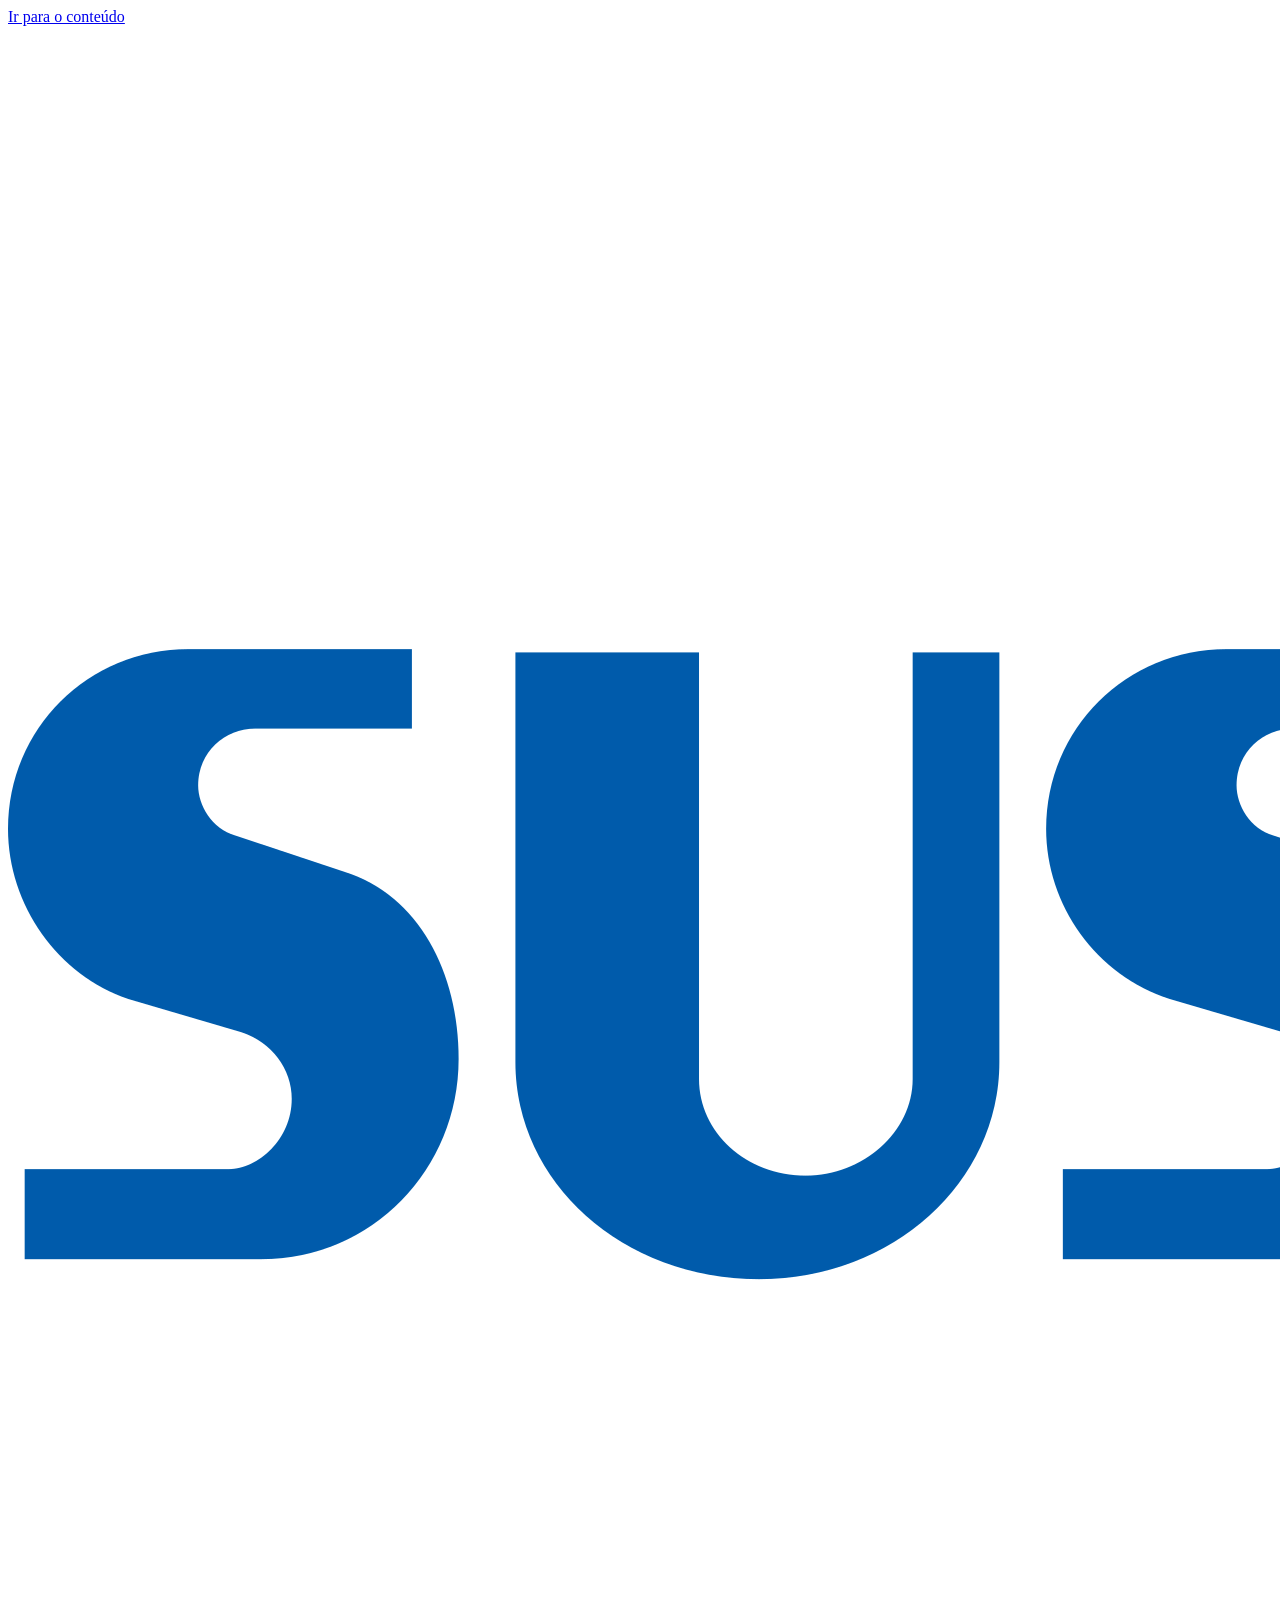
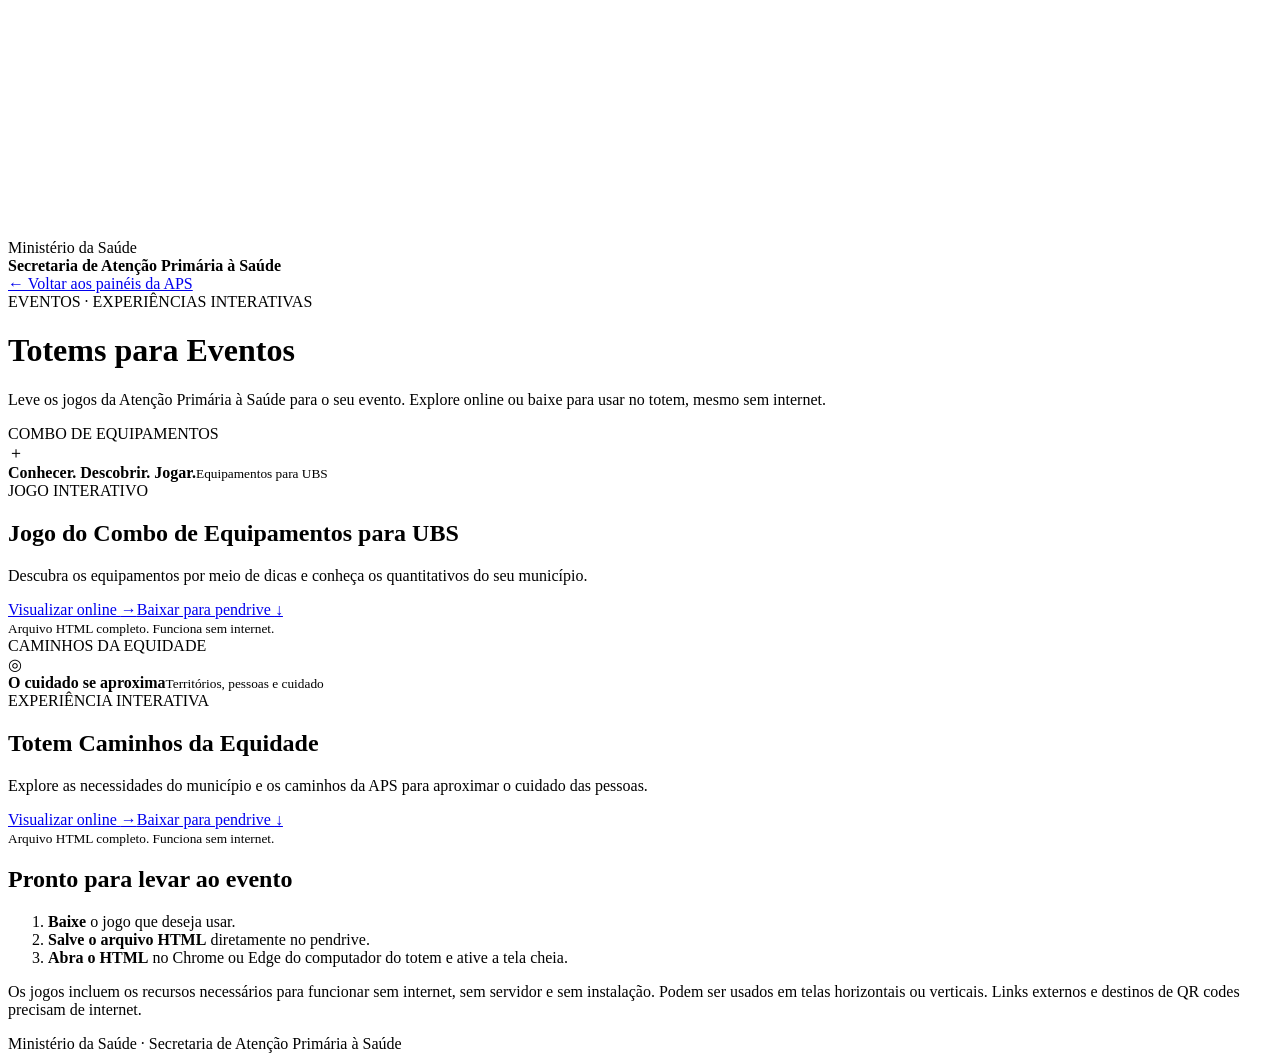
==== eventos/totems/index.html @ f865d9a5 "Atualiza recurso visual SAPS: eventos/totems/index.html" ====
<!doctype html>
<html lang="pt-BR">
<head>
  <meta charset="utf-8">
  <meta name="viewport" content="width=device-width, initial-scale=1">
  <title>Totems para Eventos | SAPS</title>
  <meta name="description" content="Visualize os jogos dos totens da APS ou baixe os arquivos para usar sem internet nos eventos.">
  <link rel="icon" href="../../imagens/icon.png">
  <link rel="stylesheet" href="totems.css">
</head>
<body>
  <a class="skip" href="#conteudo">Ir para o conteúdo</a>
  <header><div class="institution"><img src="../../imagens/logo_sus.png" alt="SUS"><span>Ministério da Saúde<br><strong>Secretaria de Atenção Primária à Saúde</strong></span></div></header>
  <main id="conteudo">
    <a class="back" href="../../index.html">← Voltar aos painéis da APS</a>
    <div class="intro"><span class="eyebrow">EVENTOS · EXPERIÊNCIAS INTERATIVAS</span><h1>Totems para Eventos</h1><p>Leve os jogos da Atenção Primária à Saúde para o seu evento. Explore online ou baixe para usar no totem, mesmo sem internet.</p></div>
    <div class="games">
      <article aria-labelledby="combo-title">
        <div class="cover combo" aria-hidden="true"><span>COMBO DE EQUIPAMENTOS</span><div class="symbol">＋</div><strong>Conhecer. Descobrir. Jogar.</strong><small>Equipamentos para UBS</small></div>
        <div class="content"><span class="tag">JOGO INTERATIVO</span><h2 id="combo-title">Jogo do Combo de Equipamentos para UBS</h2><p>Descubra os equipamentos por meio de dicas e conheça os quantitativos do seu município.</p><div class="actions"><a class="button primary" href="combo.html">Visualizar online <span aria-hidden="true">→</span></a><a class="button" href="combo.html" download="totem-combo-ubs.html">Baixar para pendrive <span aria-hidden="true">↓</span></a></div><small>Arquivo HTML completo. Funciona sem internet.</small></div>
      </article>
      <article aria-labelledby="equidade-title">
        <div class="cover equidade" aria-hidden="true"><span>CAMINHOS DA EQUIDADE</span><div class="symbol">◎</div><strong>O cuidado se aproxima</strong><small>Territórios, pessoas e cuidado</small></div>
        <div class="content"><span class="tag">EXPERIÊNCIA INTERATIVA</span><h2 id="equidade-title">Totem Caminhos da Equidade</h2><p>Explore as necessidades do município e os caminhos da APS para aproximar o cuidado das pessoas.</p><div class="actions"><a class="button primary" href="equidade.html">Visualizar online <span aria-hidden="true">→</span></a><a class="button" href="equidade.html" download="totem-caminhos-equidade.html">Baixar para pendrive <span aria-hidden="true">↓</span></a></div><small>Arquivo HTML completo. Funciona sem internet.</small></div>
      </article>
    </div>
    <section class="instructions" aria-labelledby="como-usar"><h2 id="como-usar">Pronto para levar ao evento</h2><ol><li><strong>Baixe</strong> o jogo que deseja usar.</li><li><strong>Salve o arquivo HTML</strong> diretamente no pendrive.</li><li><strong>Abra o HTML</strong> no Chrome ou Edge do computador do totem e ative a tela cheia.</li></ol><p>Os jogos incluem os recursos necessários para funcionar sem internet, sem servidor e sem instalação. Podem ser usados em telas horizontais ou verticais. Links externos e destinos de QR codes precisam de internet.</p></section>
  </main>
  <footer>Ministério da Saúde · Secretaria de Atenção Primária à Saúde</footer>
</body>
</html>
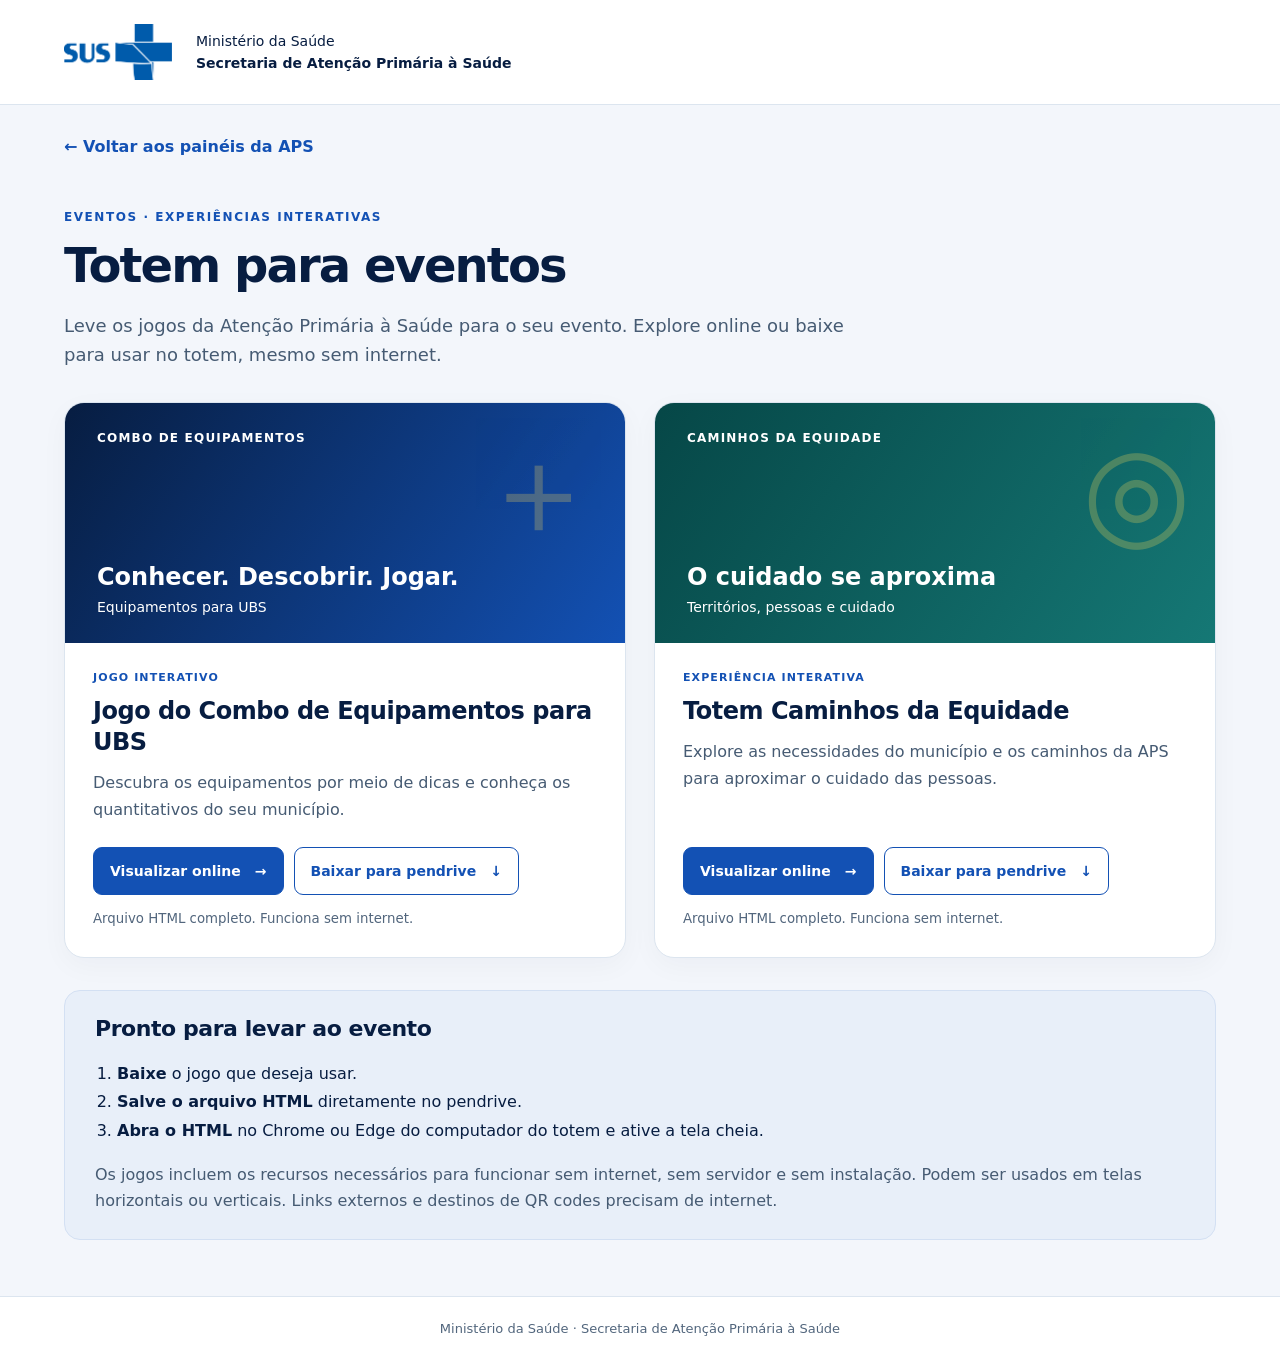
==== commit 887e54e0: "Rodapé no padrão SIAPS e texto 'Totem para eventos'" ====
--- a/eventos/totems/index.html
+++ b/eventos/totems/index.html
@@ -3,7 +3,7 @@
 <head>
   <meta charset="utf-8">
   <meta name="viewport" content="width=device-width, initial-scale=1">
-  <title>Totems para Eventos | SAPS</title>
+  <title>Totem para eventos | SAPS</title>
   <meta name="description" content="Visualize os jogos dos totens da APS ou baixe os arquivos para usar sem internet nos eventos.">
   <link rel="icon" href="../../imagens/icon.png">
   <link rel="stylesheet" href="totems.css">
@@ -13,7 +13,7 @@
   <header><div class="institution"><img src="../../imagens/logo_sus.png" alt="SUS"><span>Ministério da Saúde<br><strong>Secretaria de Atenção Primária à Saúde</strong></span></div></header>
   <main id="conteudo">
     <a class="back" href="../../index.html">← Voltar aos painéis da APS</a>
-    <div class="intro"><span class="eyebrow">EVENTOS · EXPERIÊNCIAS INTERATIVAS</span><h1>Totems para Eventos</h1><p>Leve os jogos da Atenção Primária à Saúde para o seu evento. Explore online ou baixe para usar no totem, mesmo sem internet.</p></div>
+    <div class="intro"><span class="eyebrow">EVENTOS · EXPERIÊNCIAS INTERATIVAS</span><h1>Totem para eventos</h1><p>Leve os jogos da Atenção Primária à Saúde para o seu evento. Explore online ou baixe para usar no totem, mesmo sem internet.</p></div>
     <div class="games">
       <article aria-labelledby="combo-title">
         <div class="cover combo" aria-hidden="true"><span>COMBO DE EQUIPAMENTOS</span><div class="symbol">＋</div><strong>Conhecer. Descobrir. Jogar.</strong><small>Equipamentos para UBS</small></div>
--- a/eventos/totems/totems.css
+++ b/eventos/totems/totems.css
@@ -0,0 +1 @@
+:root{font-family:system-ui,-apple-system,"Segoe UI",sans-serif;color:#071d41;background:#f3f6fb;font-synthesis:none}*{box-sizing:border-box}body{margin:0}a{color:#1351b4}a:focus-visible{outline:3px solid #d7a500;outline-offset:4px}.skip{position:absolute;left:12px;top:-80px;background:white;padding:12px;z-index:2}.skip:focus{top:12px}header{background:white;border-bottom:1px solid #dce5ef}.institution{max-width:1200px;margin:auto;padding:24px;display:flex;align-items:center;gap:24px;font-size:14px;line-height:1.6}.institution img{width:108px;height:auto}main{max-width:1200px;margin:auto;padding:32px 24px 56px}.back{font-weight:600;text-decoration:none;display:inline-block;min-height:44px}.intro{max-width:800px;margin:25px 0 32px}.eyebrow{font-size:12px;letter-spacing:.13em;font-weight:750;color:#1351b4}h1{font-size:clamp(32px,5vw,48px);letter-spacing:-.04em;line-height:1.12;margin:14px 0 18px}.intro p{font-size:18px;line-height:1.65;color:#465b73}.games{display:grid;grid-template-columns:repeat(2,minmax(0,1fr));gap:28px}article{background:white;border:1px solid #dce5ef;border-radius:20px;overflow:hidden;box-shadow:0 8px 28px #071d4109;display:flex;flex-direction:column}.cover{padding:28px 32px;min-height:240px;display:flex;flex-direction:column;align-items:flex-start;position:relative;overflow:hidden;color:white;background:linear-gradient(125deg,#071d41,#1351b4)}.cover>span{font-size:12px;letter-spacing:.1em;font-weight:750}.cover strong{font-size:24px;margin-top:auto;z-index:1}.cover small{margin-top:8px;font-size:14px}.symbol{position:absolute;right:24px;top:25px;font-size:125px;line-height:1;opacity:.25;color:#ffdc58}.equidade{background:linear-gradient(125deg,#064747,#157875)}.content{padding:28px;display:flex;flex:1;flex-direction:column}.tag{font-size:11px;letter-spacing:.1em;font-weight:750;color:#1351b4}h2{font-size:24px;line-height:1.3;letter-spacing:-.02em;margin:12px 0}.content p{color:#465b73;line-height:1.65;margin:0 0 24px}.actions{display:flex;gap:10px;flex-wrap:wrap;margin-top:auto}.button{display:flex;gap:14px;align-items:center;justify-content:space-between;padding:13px 16px;min-height:48px;border:1px solid #1351b4;border-radius:9px;font-weight:650;text-decoration:none;font-size:14px}.primary{color:white;background:#1351b4}.button:hover{background:#e7f0ff}.primary:hover{background:#0c3680}.content>small{margin-top:14px;color:#52667d;line-height:1.5}.instructions{margin-top:32px;padding:24px 30px;background:#e8eff9;border:1px solid #d3e0f3;border-radius:16px}.instructions h2{margin-top:0;font-size:22px}.instructions ol{padding-left:22px;line-height:1.8}.instructions p{line-height:1.65;color:#465b73;margin-bottom:0}footer{text-align:center;padding:24px;border-top:1px solid #dce5ef;background:white;font-size:13px;color:#52667d}@media(max-width:700px){.games{grid-template-columns:1fr}main{padding:24px 16px 40px}.institution{padding:18px 16px;gap:16px}.institution img{width:82px}.institution span{font-size:12px}.content{padding:24px}.cover{min-height:210px}.actions{flex-direction:column}.instructions{padding:24px}.button{width:100%}}
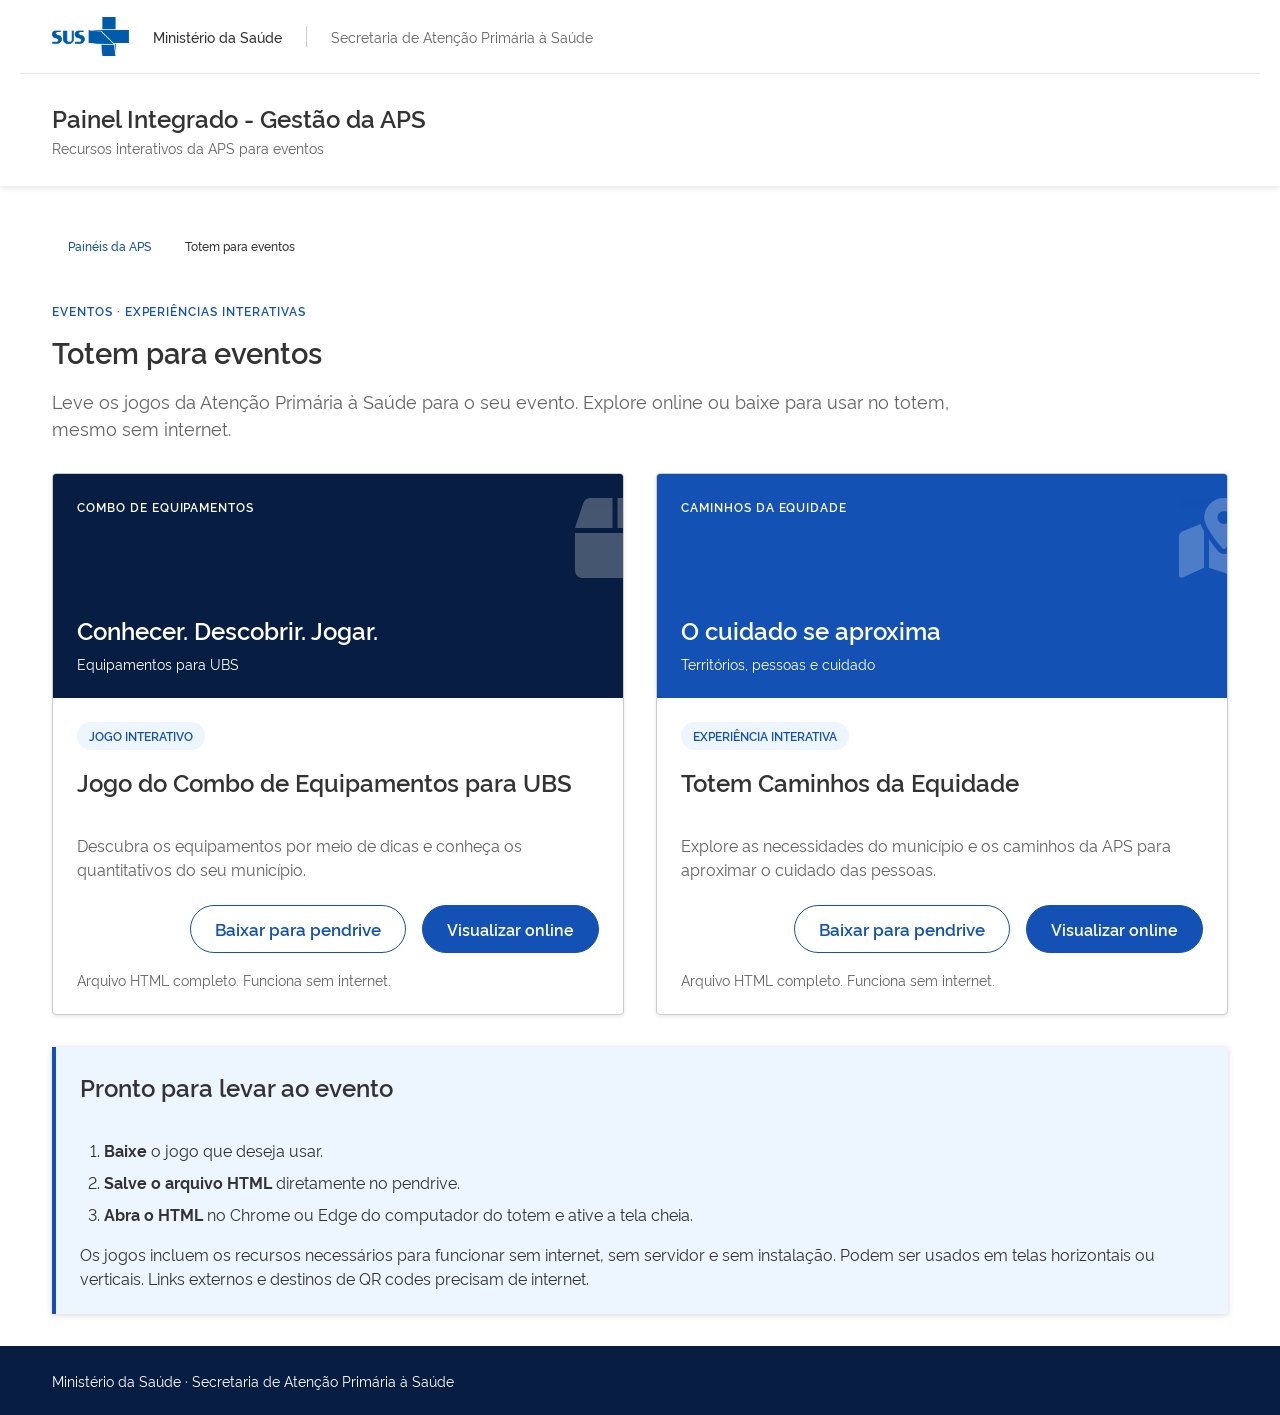
==== commit f493d5f0: "Unifica estrutura dos portais e padroniza catálogo de Eventos" ====
--- a/eventos/totems/index.html
+++ b/eventos/totems/index.html
@@ -1,31 +1,32 @@
 <!doctype html>
-<html lang="pt-BR">
-<head>
-  <meta charset="utf-8">
-  <meta name="viewport" content="width=device-width, initial-scale=1">
-  <title>Totem para eventos | SAPS</title>
-  <meta name="description" content="Visualize os jogos dos totens da APS ou baixe os arquivos para usar sem internet nos eventos.">
-  <link rel="icon" href="../../imagens/icon.png">
-  <link rel="stylesheet" href="totems.css">
-</head>
-<body>
-  <a class="skip" href="#conteudo">Ir para o conteúdo</a>
-  <header><div class="institution"><img src="../../imagens/logo_sus.png" alt="SUS"><span>Ministério da Saúde<br><strong>Secretaria de Atenção Primária à Saúde</strong></span></div></header>
-  <main id="conteudo">
-    <a class="back" href="../../index.html">← Voltar aos painéis da APS</a>
-    <div class="intro"><span class="eyebrow">EVENTOS · EXPERIÊNCIAS INTERATIVAS</span><h1>Totem para eventos</h1><p>Leve os jogos da Atenção Primária à Saúde para o seu evento. Explore online ou baixe para usar no totem, mesmo sem internet.</p></div>
-    <div class="games">
-      <article aria-labelledby="combo-title">
-        <div class="cover combo" aria-hidden="true"><span>COMBO DE EQUIPAMENTOS</span><div class="symbol">＋</div><strong>Conhecer. Descobrir. Jogar.</strong><small>Equipamentos para UBS</small></div>
-        <div class="content"><span class="tag">JOGO INTERATIVO</span><h2 id="combo-title">Jogo do Combo de Equipamentos para UBS</h2><p>Descubra os equipamentos por meio de dicas e conheça os quantitativos do seu município.</p><div class="actions"><a class="button primary" href="combo.html">Visualizar online <span aria-hidden="true">→</span></a><a class="button" href="combo.html" download="totem-combo-ubs.html">Baixar para pendrive <span aria-hidden="true">↓</span></a></div><small>Arquivo HTML completo. Funciona sem internet.</small></div>
-      </article>
-      <article aria-labelledby="equidade-title">
-        <div class="cover equidade" aria-hidden="true"><span>CAMINHOS DA EQUIDADE</span><div class="symbol">◎</div><strong>O cuidado se aproxima</strong><small>Territórios, pessoas e cuidado</small></div>
-        <div class="content"><span class="tag">EXPERIÊNCIA INTERATIVA</span><h2 id="equidade-title">Totem Caminhos da Equidade</h2><p>Explore as necessidades do município e os caminhos da APS para aproximar o cuidado das pessoas.</p><div class="actions"><a class="button primary" href="equidade.html">Visualizar online <span aria-hidden="true">→</span></a><a class="button" href="equidade.html" download="totem-caminhos-equidade.html">Baixar para pendrive <span aria-hidden="true">↓</span></a></div><small>Arquivo HTML completo. Funciona sem internet.</small></div>
-      </article>
-    </div>
-    <section class="instructions" aria-labelledby="como-usar"><h2 id="como-usar">Pronto para levar ao evento</h2><ol><li><strong>Baixe</strong> o jogo que deseja usar.</li><li><strong>Salve o arquivo HTML</strong> diretamente no pendrive.</li><li><strong>Abra o HTML</strong> no Chrome ou Edge do computador do totem e ative a tela cheia.</li></ol><p>Os jogos incluem os recursos necessários para funcionar sem internet, sem servidor e sem instalação. Podem ser usados em telas horizontais ou verticais. Links externos e destinos de QR codes precisam de internet.</p></section>
-  </main>
-  <footer>Ministério da Saúde · Secretaria de Atenção Primária à Saúde</footer>
-</body>
-</html>
+<html lang="pt-BR"><head>
+<meta charset="utf-8"><meta name="viewport" content="width=device-width, initial-scale=1">
+<title>Totem para eventos | SAPS</title>
+<meta name="description" content="Visualize os jogos dos totens da APS ou baixe os arquivos para usar sem internet nos eventos.">
+<link rel="icon" href="../../imagens/icon.png">
+<link rel="stylesheet" href="../../govbr_base.css?v=c34212163a44"><link rel="stylesheet" href="totems.css?v=f8c1a4bc4936">
+</head><body class="template-base" data-aps-layout="portal">
+<nav class="br-skiplink"><a class="skip" href="#conteudo" accesskey="1">Ir para o conteúdo</a></nav>
+<header class="saps-header br-header"><div class="container-lg">
+ <div class="header-top"><div class="header-logo"><img src="../../imagens/logo_sus.png" alt="SUS"><strong>Ministério da Saúde</strong></div><span>Secretaria de Atenção Primária à Saúde</span></div>
+ <div class="header-bottom"><div class="header-menu"><div class="header-info"><div class="header-title">Painel Integrado - Gestão da APS</div><p class="header-subtitle">Recursos interativos da APS para eventos</p></div></div></div>
+</div></header>
+<main id="conteudo" class="container-lg eventos-conteudo" tabindex="-1">
+ <nav class="br-breadcrumb" aria-label="Você está aqui"><ol class="crumb-list" role="list"><li class="crumb"><a href="../../index.html">Painéis da APS</a></li><li class="crumb" data-active="active"><i class="icon fas fa-chevron-right" aria-hidden="true"></i><span aria-current="page">Totem para eventos</span></li></ol></nav>
+ <div class="intro"><span class="eyebrow">EVENTOS · EXPERIÊNCIAS INTERATIVAS</span><h1>Totem para eventos</h1><p>Leve os jogos da Atenção Primária à Saúde para o seu evento. Explore online ou baixe para usar no totem, mesmo sem internet.</p></div>
+ <div class="games">
+  <article class="br-card" aria-labelledby="combo-title">
+   <div class="card-header cover combo" aria-hidden="true"><span>COMBO DE EQUIPAMENTOS</span><i class="fas fa-box symbol"></i><strong>Conhecer. Descobrir. Jogar.</strong><small>Equipamentos para UBS</small></div>
+   <div class="card-content"><span class="br-tag tag">JOGO INTERATIVO</span><h2 id="combo-title">Jogo do Combo de Equipamentos para UBS</h2><p>Descubra os equipamentos por meio de dicas e conheça os quantitativos do seu município.</p></div>
+   <div class="card-footer"><div class="actions"><a class="br-button secondary" href="combo.html" download="totem-combo-ubs.html">Baixar para pendrive</a><a class="br-button primary" href="combo.html">Visualizar online</a></div><small>Arquivo HTML completo. Funciona sem internet.</small></div>
+  </article>
+  <article class="br-card" aria-labelledby="equidade-title">
+   <div class="card-header cover equidade" aria-hidden="true"><span>CAMINHOS DA EQUIDADE</span><i class="fas fa-map-marked-alt symbol"></i><strong>O cuidado se aproxima</strong><small>Territórios, pessoas e cuidado</small></div>
+   <div class="card-content"><span class="br-tag tag">EXPERIÊNCIA INTERATIVA</span><h2 id="equidade-title">Totem Caminhos da Equidade</h2><p>Explore as necessidades do município e os caminhos da APS para aproximar o cuidado das pessoas.</p></div>
+   <div class="card-footer"><div class="actions"><a class="br-button secondary" href="equidade.html" download="totem-caminhos-equidade.html">Baixar para pendrive</a><a class="br-button primary" href="equidade.html">Visualizar online</a></div><small>Arquivo HTML completo. Funciona sem internet.</small></div>
+  </article>
+ </div>
+ <section class="br-card instructions" aria-labelledby="como-usar"><div class="card-content"><h2 id="como-usar">Pronto para levar ao evento</h2><ol><li><strong>Baixe</strong> o jogo que deseja usar.</li><li><strong>Salve o arquivo HTML</strong> diretamente no pendrive.</li><li><strong>Abra o HTML</strong> no Chrome ou Edge do computador do totem e ative a tela cheia.</li></ol><p>Os jogos incluem os recursos necessários para funcionar sem internet, sem servidor e sem instalação. Podem ser usados em telas horizontais ou verticais. Links externos e destinos de QR codes precisam de internet.</p></div></section>
+</main>
+<footer class="br-footer"><div class="container-lg portal-footer-inner"><span>Ministério da Saúde · Secretaria de Atenção Primária à Saúde</span></div></footer>
+</body></html>
--- a/govbr_base.css
+++ b/govbr_base.css
@@ -0,0 +1,202 @@
+@charset "UTF-8";.flatpickr-calendar{-webkit-animation:none;animation:none;background:transparent;background:#fff;border:0;border-radius:5px;-webkit-box-shadow:1px 0 0 #e6e6e6,-1px 0 0 #e6e6e6,0 1px 0 #e6e6e6,0 -1px 0 #e6e6e6,0 3px 13px rgba(0,0,0,.08);box-shadow:1px 0 0 #e6e6e6,-1px 0 0 #e6e6e6,0 1px 0 #e6e6e6,0 -1px 0 #e6e6e6,0 3px 13px rgba(0,0,0,.08);-webkit-box-sizing:border-box;box-sizing:border-box;direction:ltr;display:none;font-size:14px;line-height:24px;opacity:0;padding:0;position:absolute;text-align:center;-ms-touch-action:manipulation;touch-action:manipulation;visibility:hidden;width:307.875px}.flatpickr-calendar.inline,.flatpickr-calendar.open{max-height:640px;opacity:1;visibility:visible}.flatpickr-calendar.open{display:inline-block;z-index:99999}.flatpickr-calendar.animate.open{-webkit-animation:fpFadeInDown .3s cubic-bezier(.23,1,.32,1);animation:fpFadeInDown .3s cubic-bezier(.23,1,.32,1)}.flatpickr-calendar.inline{display:block;position:relative;top:2px}.flatpickr-calendar.static{position:absolute;top:calc(100% + 2px)}.flatpickr-calendar.static.open{display:block;z-index:999}.flatpickr-calendar.multiMonth .flatpickr-days .dayContainer:nth-child(n+1) .flatpickr-day.inRange:nth-child(7n+7){-webkit-box-shadow:none!important;box-shadow:none!important}.flatpickr-calendar.multiMonth .flatpickr-days .dayContainer:nth-child(n+2) .flatpickr-day.inRange:nth-child(7n+1){-webkit-box-shadow:-2px 0 0 #e6e6e6,5px 0 0 #e6e6e6;box-shadow:-2px 0 0 #e6e6e6,5px 0 0 #e6e6e6}.flatpickr-calendar .hasTime .dayContainer,.flatpickr-calendar .hasWeeks .dayContainer{border-bottom:0;border-bottom-left-radius:0;border-bottom-right-radius:0}.flatpickr-calendar .hasWeeks .dayContainer{border-left:0}.flatpickr-calendar.hasTime .flatpickr-time{border-top:1px solid #e6e6e6;height:40px}.flatpickr-calendar.noCalendar.hasTime .flatpickr-time{height:auto}.flatpickr-calendar:after,.flatpickr-calendar:before{border:solid transparent;content:"";display:block;height:0;left:22px;pointer-events:none;position:absolute;width:0}.flatpickr-calendar.arrowRight:after,.flatpickr-calendar.arrowRight:before,.flatpickr-calendar.rightMost:after,.flatpickr-calendar.rightMost:before{left:auto;right:22px}.flatpickr-calendar.arrowCenter:after,.flatpickr-calendar.arrowCenter:before{left:50%;right:50%}.flatpickr-calendar:before{border-width:5px;margin:0 -5px}.flatpickr-calendar:after{border-width:4px;margin:0 -4px}.flatpickr-calendar.arrowTop:after,.flatpickr-calendar.arrowTop:before{bottom:100%}.flatpickr-calendar.arrowTop:before{border-bottom-color:#e6e6e6}.flatpickr-calendar.arrowTop:after{border-bottom-color:#fff}.flatpickr-calendar.arrowBottom:after,.flatpickr-calendar.arrowBottom:before{top:100%}.flatpickr-calendar.arrowBottom:before{border-top-color:#e6e6e6}.flatpickr-calendar.arrowBottom:after{border-top-color:#fff}.flatpickr-calendar:focus{outline:0}.flatpickr-wrapper{display:inline-block;position:relative}.flatpickr-months{display:-webkit-box;display:-webkit-flex;display:-ms-flexbox;display:flex}.flatpickr-months .flatpickr-month{-webkit-box-flex:1;background:transparent;-webkit-flex:1;-ms-flex:1;flex:1;line-height:1;overflow:hidden;position:relative;text-align:center}.flatpickr-months .flatpickr-month,.flatpickr-months .flatpickr-next-month,.flatpickr-months .flatpickr-prev-month{fill:rgba(0,0,0,.9);color:rgba(0,0,0,.9);height:34px;-webkit-user-select:none;-moz-user-select:none;-ms-user-select:none;user-select:none}.flatpickr-months .flatpickr-next-month,.flatpickr-months .flatpickr-prev-month{cursor:pointer;padding:10px;position:absolute;text-decoration:none;top:0;z-index:3}.flatpickr-months .flatpickr-next-month.flatpickr-disabled,.flatpickr-months .flatpickr-prev-month.flatpickr-disabled{display:none}.flatpickr-months .flatpickr-next-month i,.flatpickr-months .flatpickr-prev-month i{position:relative}.flatpickr-months .flatpickr-next-month.flatpickr-prev-month,.flatpickr-months .flatpickr-prev-month.flatpickr-prev-month{left:0}.flatpickr-months .flatpickr-next-month.flatpickr-next-month,.flatpickr-months .flatpickr-prev-month.flatpickr-next-month{right:0}.flatpickr-months .flatpickr-next-month:hover,.flatpickr-months .flatpickr-prev-month:hover{color:#959ea9}.flatpickr-months .flatpickr-next-month:hover svg,.flatpickr-months .flatpickr-prev-month:hover svg{fill:#f64747}.flatpickr-months .flatpickr-next-month svg,.flatpickr-months .flatpickr-prev-month svg{height:14px;width:14px}.flatpickr-months .flatpickr-next-month svg path,.flatpickr-months .flatpickr-prev-month svg path{fill:inherit;-webkit-transition:fill .1s;transition:fill .1s}.numInputWrapper{height:auto;position:relative}.numInputWrapper input,.numInputWrapper span{display:inline-block}.numInputWrapper input{width:100%}.numInputWrapper input::-ms-clear{display:none}.numInputWrapper input::-webkit-inner-spin-button,.numInputWrapper input::-webkit-outer-spin-button{-webkit-appearance:none;margin:0}.numInputWrapper span{border:1px solid rgba(57,57,57,.15);-webkit-box-sizing:border-box;box-sizing:border-box;cursor:pointer;height:50%;line-height:50%;opacity:0;padding:0 4px 0 2px;position:absolute;right:0;width:14px}.numInputWrapper span:hover{background:rgba(0,0,0,.1)}.numInputWrapper span:active{background:rgba(0,0,0,.2)}.numInputWrapper span:after{content:"";display:block;position:absolute}.numInputWrapper span.arrowUp{border-bottom:0;top:0}.numInputWrapper span.arrowUp:after{border-bottom:4px solid rgba(57,57,57,.6);border-left:4px solid transparent;border-right:4px solid transparent;top:26%}.numInputWrapper span.arrowDown{top:50%}.numInputWrapper span.arrowDown:after{border-left:4px solid transparent;border-right:4px solid transparent;border-top:4px solid rgba(57,57,57,.6);top:40%}.numInputWrapper span svg{height:auto;width:inherit}.numInputWrapper span svg path{fill:rgba(0,0,0,.5)}.numInputWrapper:hover{background:rgba(0,0,0,.05)}.numInputWrapper:hover span{opacity:1}.flatpickr-current-month{color:inherit;display:inline-block;font-size:135%;font-weight:300;height:34px;left:12.5%;line-height:inherit;line-height:1;padding:7.48px 0 0;position:absolute;text-align:center;-webkit-transform:translateZ(0);transform:translateZ(0);width:75%}.flatpickr-current-month span.cur-month{color:inherit;display:inline-block;font-family:inherit;font-weight:700;margin-left:.5ch;padding:0}.flatpickr-current-month span.cur-month:hover{background:rgba(0,0,0,.05)}.flatpickr-current-month .numInputWrapper{display:inline-block;width:6ch;width:7ch\0}.flatpickr-current-month .numInputWrapper span.arrowUp:after{border-bottom-color:rgba(0,0,0,.9)}.flatpickr-current-month .numInputWrapper span.arrowDown:after{border-top-color:rgba(0,0,0,.9)}.flatpickr-current-month input.cur-year{-webkit-appearance:textfield;-moz-appearance:textfield;appearance:textfield;background:transparent;border:0;border-radius:0;-webkit-box-sizing:border-box;box-sizing:border-box;color:inherit;cursor:text;display:inline-block;font-family:inherit;font-size:inherit;font-weight:300;height:auto;line-height:inherit;margin:0;padding:0 0 0 .5ch;vertical-align:initial}.flatpickr-current-month input.cur-year:focus{outline:0}.flatpickr-current-month input.cur-year[disabled],.flatpickr-current-month input.cur-year[disabled]:hover{background:transparent;color:rgba(0,0,0,.5);font-size:100%;pointer-events:none}.flatpickr-current-month .flatpickr-monthDropdown-months{appearance:menulist;-webkit-appearance:menulist;-moz-appearance:menulist;background:transparent;border:none;border-radius:0;box-sizing:border-box;-webkit-box-sizing:border-box;color:inherit;cursor:pointer;font-family:inherit;font-size:inherit;font-weight:300;height:auto;line-height:inherit;margin:-1px 0 0;outline:none;padding:0 0 0 .5ch;position:relative;vertical-align:initial;width:auto}.flatpickr-current-month .flatpickr-monthDropdown-months:active,.flatpickr-current-month .flatpickr-monthDropdown-months:focus{outline:none}.flatpickr-current-month .flatpickr-monthDropdown-months:hover{background:rgba(0,0,0,.05)}.flatpickr-current-month .flatpickr-monthDropdown-months .flatpickr-monthDropdown-month{background-color:transparent;outline:none;padding:0}.flatpickr-weekdays{-webkit-box-align:center;-ms-flex-align:center;-webkit-align-items:center;align-items:center;background:transparent;height:28px;overflow:hidden;text-align:center;width:100%}.flatpickr-weekdays,.flatpickr-weekdays .flatpickr-weekdaycontainer{display:-webkit-box;display:-webkit-flex;display:-ms-flexbox;display:flex}.flatpickr-weekdays .flatpickr-weekdaycontainer,span.flatpickr-weekday{-webkit-box-flex:1;-webkit-flex:1;-ms-flex:1;flex:1}span.flatpickr-weekday{background:transparent;color:rgba(0,0,0,.54);cursor:default;display:block;font-size:90%;font-weight:bolder;line-height:1;margin:0;text-align:center}.dayContainer,.flatpickr-weeks{padding:1px 0 0}.flatpickr-days{-webkit-box-align:start;-ms-flex-align:start;-webkit-align-items:flex-start;align-items:flex-start;display:-webkit-box;display:-webkit-flex;display:-ms-flexbox;display:flex;overflow:hidden;position:relative;width:307.875px}.flatpickr-days:focus{outline:0}.dayContainer{-ms-flex-pack:justify;-webkit-box-sizing:border-box;box-sizing:border-box;display:inline-block;display:-ms-flexbox;display:-webkit-box;display:-webkit-flex;display:flex;-webkit-flex-wrap:wrap;flex-wrap:wrap;-ms-flex-wrap:wrap;-webkit-justify-content:space-around;justify-content:space-around;max-width:307.875px;min-width:307.875px;opacity:1;outline:0;padding:0;text-align:left;-webkit-transform:translateZ(0);transform:translateZ(0);width:307.875px}.dayContainer+.dayContainer{-webkit-box-shadow:-1px 0 0 #e6e6e6;box-shadow:-1px 0 0 #e6e6e6}.flatpickr-day{-ms-flex-preferred-size:14.2857143%;-webkit-box-pack:center;-ms-flex-pack:center;background:none;border:1px solid transparent;border-radius:150px;-webkit-box-sizing:border-box;box-sizing:border-box;color:#393939;cursor:pointer;display:inline-block;-webkit-flex-basis:14.2857143%;flex-basis:14.2857143%;font-weight:400;height:39px;-webkit-justify-content:center;justify-content:center;line-height:39px;margin:0;max-width:39px;position:relative;text-align:center;width:14.2857143%}.flatpickr-day.inRange,.flatpickr-day.nextMonthDay.inRange,.flatpickr-day.nextMonthDay.today.inRange,.flatpickr-day.nextMonthDay:focus,.flatpickr-day.nextMonthDay:hover,.flatpickr-day.prevMonthDay.inRange,.flatpickr-day.prevMonthDay.today.inRange,.flatpickr-day.prevMonthDay:focus,.flatpickr-day.prevMonthDay:hover,.flatpickr-day.today.inRange,.flatpickr-day:focus,.flatpickr-day:hover{background:#e6e6e6;border-color:#e6e6e6;cursor:pointer;outline:0}.flatpickr-day.today{border-color:#959ea9}.flatpickr-day.today:focus,.flatpickr-day.today:hover{background:#959ea9;border-color:#959ea9;color:#fff}.flatpickr-day.endRange,.flatpickr-day.endRange.inRange,.flatpickr-day.endRange.nextMonthDay,.flatpickr-day.endRange.prevMonthDay,.flatpickr-day.endRange:focus,.flatpickr-day.endRange:hover,.flatpickr-day.selected,.flatpickr-day.selected.inRange,.flatpickr-day.selected.nextMonthDay,.flatpickr-day.selected.prevMonthDay,.flatpickr-day.selected:focus,.flatpickr-day.selected:hover,.flatpickr-day.startRange,.flatpickr-day.startRange.inRange,.flatpickr-day.startRange.nextMonthDay,.flatpickr-day.startRange.prevMonthDay,.flatpickr-day.startRange:focus,.flatpickr-day.startRange:hover{background:#569ff7;border-color:#569ff7;-webkit-box-shadow:none;box-shadow:none;color:#fff}.flatpickr-day.endRange.startRange,.flatpickr-day.selected.startRange,.flatpickr-day.startRange.startRange{border-radius:50px 0 0 50px}.flatpickr-day.endRange.endRange,.flatpickr-day.selected.endRange,.flatpickr-day.startRange.endRange{border-radius:0 50px 50px 0}.flatpickr-day.endRange.startRange+.endRange:not(:nth-child(7n+1)),.flatpickr-day.selected.startRange+.endRange:not(:nth-child(7n+1)),.flatpickr-day.startRange.startRange+.endRange:not(:nth-child(7n+1)){-webkit-box-shadow:-10px 0 0 #569ff7;box-shadow:-10px 0 0 #569ff7}.flatpickr-day.endRange.startRange.endRange,.flatpickr-day.selected.startRange.endRange,.flatpickr-day.startRange.startRange.endRange{border-radius:50px}.flatpickr-day.inRange{border-radius:0;-webkit-box-shadow:-5px 0 0 #e6e6e6,5px 0 0 #e6e6e6;box-shadow:-5px 0 0 #e6e6e6,5px 0 0 #e6e6e6}.flatpickr-day.flatpickr-disabled,.flatpickr-day.flatpickr-disabled:hover,.flatpickr-day.nextMonthDay,.flatpickr-day.notAllowed,.flatpickr-day.notAllowed.nextMonthDay,.flatpickr-day.notAllowed.prevMonthDay,.flatpickr-day.prevMonthDay{background:transparent;border-color:transparent;color:rgba(57,57,57,.3);cursor:default}.flatpickr-day.flatpickr-disabled,.flatpickr-day.flatpickr-disabled:hover{color:rgba(57,57,57,.1);cursor:not-allowed}.flatpickr-day.week.selected{border-radius:0;-webkit-box-shadow:-5px 0 0 #569ff7,5px 0 0 #569ff7;box-shadow:-5px 0 0 #569ff7,5px 0 0 #569ff7}.flatpickr-day.hidden{visibility:hidden}.rangeMode .flatpickr-day{margin-top:1px}.flatpickr-weekwrapper{float:left}.flatpickr-weekwrapper .flatpickr-weeks{-webkit-box-shadow:1px 0 0 #e6e6e6;box-shadow:1px 0 0 #e6e6e6;padding:0 12px}.flatpickr-weekwrapper .flatpickr-weekday{float:none;line-height:28px;width:100%}.flatpickr-weekwrapper span.flatpickr-day,.flatpickr-weekwrapper span.flatpickr-day:hover{background:transparent;border:none;color:rgba(57,57,57,.3);cursor:default;display:block;max-width:none;width:100%}.flatpickr-innerContainer{display:block;display:-webkit-box;display:-webkit-flex;display:-ms-flexbox;display:flex;overflow:hidden}.flatpickr-innerContainer,.flatpickr-rContainer{-webkit-box-sizing:border-box;box-sizing:border-box}.flatpickr-rContainer{display:inline-block;padding:0}.flatpickr-time{-webkit-box-sizing:border-box;box-sizing:border-box;display:block;display:-webkit-box;display:-webkit-flex;display:-ms-flexbox;display:flex;height:0;line-height:40px;max-height:40px;outline:0;overflow:hidden;text-align:center}.flatpickr-time:after{clear:both;content:"";display:table}.flatpickr-time .numInputWrapper{-webkit-box-flex:1;-webkit-flex:1;-ms-flex:1;flex:1;float:left;height:40px;width:40%}.flatpickr-time .numInputWrapper span.arrowUp:after{border-bottom-color:#393939}.flatpickr-time .numInputWrapper span.arrowDown:after{border-top-color:#393939}.flatpickr-time.hasSeconds .numInputWrapper{width:26%}.flatpickr-time.time24hr .numInputWrapper{width:49%}.flatpickr-time input{-webkit-appearance:textfield;-moz-appearance:textfield;appearance:textfield;background:transparent;border:0;border-radius:0;-webkit-box-shadow:none;box-shadow:none;-webkit-box-sizing:border-box;box-sizing:border-box;color:#393939;font-size:14px;height:inherit;line-height:inherit;margin:0;padding:0;position:relative;text-align:center}.flatpickr-time input.flatpickr-hour{font-weight:700}.flatpickr-time input.flatpickr-minute,.flatpickr-time input.flatpickr-second{font-weight:400}.flatpickr-time input:focus{border:0;outline:0}.flatpickr-time .flatpickr-am-pm,.flatpickr-time .flatpickr-time-separator{-ms-flex-item-align:center;-webkit-align-self:center;align-self:center;color:#393939;float:left;font-weight:700;height:inherit;line-height:inherit;-webkit-user-select:none;-moz-user-select:none;-ms-user-select:none;user-select:none;width:2%}.flatpickr-time .flatpickr-am-pm{cursor:pointer;font-weight:400;outline:0;text-align:center;width:18%}.flatpickr-time .flatpickr-am-pm:focus,.flatpickr-time .flatpickr-am-pm:hover,.flatpickr-time input:focus,.flatpickr-time input:hover{background:#eee}.flatpickr-input[readonly]{cursor:pointer}@-webkit-keyframes fpFadeInDown{0%{opacity:0;-webkit-transform:translate3d(0,-20px,0);transform:translate3d(0,-20px,0)}to{opacity:1;-webkit-transform:translateZ(0);transform:translateZ(0)}}@keyframes fpFadeInDown{0%{opacity:0;-webkit-transform:translate3d(0,-20px,0);transform:translate3d(0,-20px,0)}to{opacity:1;-webkit-transform:translateZ(0);transform:translateZ(0)}}:root{--blue-90:#11181d;--blue-80:#1f303e;--blue-70:#274863;--blue-60:#2c608a;--blue-50:#2378c3;--blue-40:#4f97d1;--blue-30:#73b3e7;--blue-20:#aacdec;--blue-10:#dbe8fb;--blue-5:#eff6fb;--blue-cool-90:#0f191c;--blue-cool-80:#14333d;--blue-cool-70:#224a58;--blue-cool-60:#2e6276;--blue-cool-50:#3a7d95;--blue-cool-40:#6499af;--blue-cool-30:#82b4c9;--blue-cool-20:#adcfdc;--blue-cool-10:#dae9ee;--blue-cool-5:#e7f2f5;--blue-warm-90:#13171f;--blue-warm-80:#252f3e;--blue-warm-70:#2f4668;--blue-warm-60:#345d96;--blue-warm-50:#4a77b4;--blue-warm-40:#7292c7;--blue-warm-30:#98afd2;--blue-warm-20:#c5d4eb;--blue-warm-10:#e1e7f1;--blue-warm-5:#ecf1f7;--blue-vivid-80:#112f4e;--blue-vivid-70:#0b4778;--blue-vivid-60:#005ea2;--blue-vivid-50:#0076d6;--blue-vivid-40:#2491ff;--blue-vivid-30:#58b4ff;--blue-vivid-20:#a1d3ff;--blue-vivid-10:#cfe8ff;--blue-vivid-5:#e8f5ff;--blue-cool-vivid-80:#002d3f;--blue-cool-vivid-70:#074b69;--blue-cool-vivid-60:#07648d;--blue-cool-vivid-50:#0d7ea2;--blue-cool-vivid-40:#28a0cb;--blue-cool-vivid-30:#59b9de;--blue-cool-vivid-20:#97d4ea;--blue-cool-vivid-10:#c3ebfa;--blue-cool-vivid-5:#e1f3f8;--blue-warm-vivid-90:#071d41;--blue-warm-vivid-80:#0c326f;--blue-warm-vivid-70:#1351b4;--blue-warm-vivid-60:#155bcb;--blue-warm-vivid-50:#2670e8;--blue-warm-vivid-40:#5992ed;--blue-warm-vivid-30:#81aefc;--blue-warm-vivid-20:#adcdff;--blue-warm-vivid-10:#d4e5ff;--blue-warm-vivid-5:#edf5ff;--blue-90-rgb:17,24,29;--blue-80-rgb:31,48,62;--blue-70-rgb:39,72,99;--blue-60-rgb:44,96,138;--blue-50-rgb:35,120,195;--blue-40-rgb:79,151,209;--blue-30-rgb:115,179,231;--blue-20-rgb:170,205,236;--blue-10-rgb:219,232,251;--blue-5-rgb:239,246,251;--blue-cool-90-rgb:15,25,28;--blue-cool-80-rgb:20,51,61;--blue-cool-70-rgb:34,74,88;--blue-cool-60-rgb:46,98,118;--blue-cool-50-rgb:58,125,149;--blue-cool-40-rgb:100,153,175;--blue-cool-30-rgb:130,180,201;--blue-cool-20-rgb:173,207,220;--blue-cool-10-rgb:218,233,238;--blue-cool-5-rgb:231,242,245;--blue-warm-90-rgb:19,23,31;--blue-warm-80-rgb:37,47,62;--blue-warm-70-rgb:47,70,104;--blue-warm-60-rgb:52,93,150;--blue-warm-50-rgb:74,119,180;--blue-warm-40-rgb:114,146,199;--blue-warm-30-rgb:152,175,210;--blue-warm-20-rgb:197,212,235;--blue-warm-10-rgb:225,231,241;--blue-warm-5-rgb:236,241,247;--blue-vivid-80-rgb:17,47,78;--blue-vivid-70-rgb:11,71,120;--blue-vivid-60-rgb:0,94,162;--blue-vivid-50-rgb:0,118,214;--blue-vivid-40-rgb:36,145,255;--blue-vivid-30-rgb:88,180,255;--blue-vivid-20-rgb:161,211,255;--blue-vivid-10-rgb:207,232,255;--blue-vivid-5-rgb:232,245,255;--blue-cool-vivid-80-rgb:0,45,63;--blue-cool-vivid-70-rgb:7,75,105;--blue-cool-vivid-60-rgb:7,100,141;--blue-cool-vivid-50-rgb:13,126,162;--blue-cool-vivid-40-rgb:40,160,203;--blue-cool-vivid-30-rgb:89,185,222;--blue-cool-vivid-20-rgb:151,212,234;--blue-cool-vivid-10-rgb:195,235,250;--blue-cool-vivid-5-rgb:225,243,248;--blue-warm-vivid-90-rgb:7,29,65;--blue-warm-vivid-80-rgb:12,50,111;--blue-warm-vivid-70-rgb:19,81,180;--blue-warm-vivid-60-rgb:21,91,203;--blue-warm-vivid-50-rgb:38,112,232;--blue-warm-vivid-40-rgb:89,146,237;--blue-warm-vivid-30-rgb:129,174,252;--blue-warm-vivid-20-rgb:173,205,255;--blue-warm-vivid-10-rgb:212,229,255;--blue-warm-vivid-5-rgb:237,245,255;--cyan-90:#111819;--cyan-80:#203133;--cyan-70:#2c4a4e;--cyan-60:#2a646d;--cyan-50:#168092;--cyan-40:#449dac;--cyan-30:#5dc0d1;--cyan-20:#99deea;--cyan-10:#ccecf2;--cyan-5:#e7f6f8;--cyan-vivid-80:#093b44;--cyan-vivid-70:#0e4f5c;--cyan-vivid-60:#00687d;--cyan-vivid-50:#0081a1;--cyan-vivid-40:#009ec1;--cyan-vivid-30:#00bde3;--cyan-vivid-20:#52daf2;--cyan-vivid-10:#a8f2ff;--cyan-vivid-5:#e5faff;--cyan-90-rgb:17,24,25;--cyan-80-rgb:32,49,51;--cyan-70-rgb:44,74,78;--cyan-60-rgb:42,100,109;--cyan-50-rgb:22,128,146;--cyan-40-rgb:68,157,172;--cyan-30-rgb:93,192,209;--cyan-20-rgb:153,222,234;--cyan-10-rgb:204,236,242;--cyan-5-rgb:231,246,248;--cyan-vivid-80-rgb:9,59,68;--cyan-vivid-70-rgb:14,79,92;--cyan-vivid-60-rgb:0,104,125;--cyan-vivid-50-rgb:0,129,161;--cyan-vivid-40-rgb:0,158,193;--cyan-vivid-30-rgb:0,189,227;--cyan-vivid-20-rgb:82,218,242;--cyan-vivid-10-rgb:168,242,255;--cyan-vivid-5-rgb:229,250,255;--gold-90:#191714;--gold-80:#322d26;--gold-70:#4d4438;--gold-60:#6b5947;--gold-50:#8e704f;--gold-40:#ad8b65;--gold-30:#c7a97b;--gold-20:#dec69a;--gold-10:#f1e5cd;--gold-5:#f5f0e6;--gold-vivid-80:#3b2b15;--gold-vivid-70:#5c410a;--gold-vivid-60:#7a591a;--gold-vivid-50:#936f38;--gold-vivid-40:#c2850c;--gold-vivid-30:#e5a000;--gold-vivid-20:#ffbe2e;--gold-vivid-10:#ffe396;--gold-vivid-5:#fef0c8;--gold-90-rgb:25,23,20;--gold-80-rgb:50,45,38;--gold-70-rgb:77,68,56;--gold-60-rgb:107,89,71;--gold-50-rgb:142,112,79;--gold-40-rgb:173,139,101;--gold-30-rgb:199,169,123;--gold-20-rgb:222,198,154;--gold-10-rgb:241,229,205;--gold-5-rgb:245,240,230;--gold-vivid-80-rgb:59,43,21;--gold-vivid-70-rgb:92,65,10;--gold-vivid-60-rgb:122,89,26;--gold-vivid-50-rgb:147,111,56;--gold-vivid-40-rgb:194,133,12;--gold-vivid-30-rgb:229,160,0;--gold-vivid-20-rgb:255,190,46;--gold-vivid-10-rgb:255,227,150;--gold-vivid-5-rgb:254,240,200;--gray-90:#1b1b1b;--gray-80:#333;--gray-70:#555;--gray-60:#636363;--gray-50:#757575;--gray-40:#888;--gray-30:#adadad;--gray-20:#ccc;--gray-10:#e6e6e6;--gray-5:#f0f0f0;--gray-4:#f3f3f3;--gray-3:#f6f6f6;--gray-2:#f8f8f8;--gray-1:#fcfcfc;--gray-cool-90:#1c1d1f;--gray-cool-80:#2d2e2f;--gray-cool-70:#3d4551;--gray-cool-60:#565c65;--gray-cool-50:#71767a;--gray-cool-40:#8d9297;--gray-cool-30:#a9aeb1;--gray-cool-20:#c6cace;--gray-cool-10:#dfe1e2;--gray-cool-5:#edeff0;--gray-cool-4:#f1f3f6;--gray-cool-3:#f5f6f7;--gray-cool-2:#f7f9fa;--gray-cool-1:#fbfcfd;--gray-warm-90:#171716;--gray-warm-80:#2e2e2a;--gray-warm-70:#454540;--gray-warm-60:#5d5d52;--gray-warm-50:#76766a;--gray-warm-40:#929285;--gray-warm-30:#afaea2;--gray-warm-20:#cac9c0;--gray-warm-10:#e6e6e2;--gray-warm-5:#f0f0ec;--gray-warm-4:#f5f5f0;--gray-warm-3:#f6f6f2;--gray-warm-2:#f9f9f7;--gray-warm-1:#fcfcfb;--gray-90-rgb:27,27,27;--gray-80-rgb:51,51,51;--gray-70-rgb:85,85,85;--gray-60-rgb:99,99,99;--gray-50-rgb:117,117,117;--gray-40-rgb:136,136,136;--gray-30-rgb:173,173,173;--gray-20-rgb:204,204,204;--gray-10-rgb:230,230,230;--gray-5-rgb:240,240,240;--gray-4-rgb:243,243,243;--gray-3-rgb:246,246,246;--gray-2-rgb:248,248,248;--gray-1-rgb:252,252,252;--gray-cool-90-rgb:28,29,31;--gray-cool-80-rgb:45,46,47;--gray-cool-70-rgb:61,69,81;--gray-cool-60-rgb:86,92,101;--gray-cool-50-rgb:113,118,122;--gray-cool-40-rgb:141,146,151;--gray-cool-30-rgb:169,174,177;--gray-cool-20-rgb:198,202,206;--gray-cool-10-rgb:223,225,226;--gray-cool-5-rgb:237,239,240;--gray-cool-4-rgb:241,243,246;--gray-cool-3-rgb:245,246,247;--gray-cool-2-rgb:247,249,250;--gray-cool-1-rgb:251,252,253;--gray-warm-90-rgb:23,23,22;--gray-warm-80-rgb:46,46,42;--gray-warm-70-rgb:69,69,64;--gray-warm-60-rgb:93,93,82;--gray-warm-50-rgb:118,118,106;--gray-warm-40-rgb:146,146,133;--gray-warm-30-rgb:175,174,162;--gray-warm-20-rgb:202,201,192;--gray-warm-10-rgb:230,230,226;--gray-warm-5-rgb:240,240,236;--gray-warm-4-rgb:245,245,240;--gray-warm-3-rgb:246,246,242;--gray-warm-2-rgb:249,249,247;--gray-warm-1-rgb:252,252,251;--green-90:#161814;--green-80:#293021;--green-70:#3c4a29;--green-60:#4c6424;--green-50:#607f35;--green-40:#7d9b4e;--green-30:#9bb672;--green-20:#b8d293;--green-10:#dfeacd;--green-5:#eaf4dd;--green-cool-90:#1a1f1a;--green-cool-80:#28312a;--green-cool-70:#37493b;--green-cool-60:#446443;--green-cool-50:#4d8055;--green-cool-40:#5e9f69;--green-cool-30:#86b98e;--green-cool-20:#b4d0b9;--green-cool-10:#dbebde;--green-cool-5:#ecf3ec;--green-warm-90:#171712;--green-warm-80:#2d2f21;--green-warm-70:#45472f;--green-warm-60:#5a5f38;--green-warm-50:#6f7a41;--green-warm-40:#8a984b;--green-warm-30:#a6b557;--green-warm-20:#cbd17a;--green-warm-10:#e7eab7;--green-warm-5:#f1f4d7;--green-vivid-80:#243413;--green-vivid-70:#2f4a0b;--green-vivid-60:#466c04;--green-vivid-50:#538200;--green-vivid-40:#719f2a;--green-vivid-30:#7fb135;--green-vivid-20:#98d035;--green-vivid-10:#c5ee93;--green-vivid-5:#ddf9c7;--green-cool-vivid-80:#19311e;--green-cool-vivid-70:#154c21;--green-cool-vivid-60:#216e1f;--green-cool-vivid-50:#168821;--green-cool-vivid-40:#00a91c;--green-cool-vivid-30:#21c834;--green-cool-vivid-20:#70e17b;--green-cool-vivid-10:#b7f5bd;--green-cool-vivid-5:#e3f5e1;--green-warm-vivid-80:#38380b;--green-warm-vivid-70:#4b4e10;--green-warm-vivid-60:#5a6613;--green-warm-vivid-50:#6a7d00;--green-warm-vivid-40:#7e9c1d;--green-warm-vivid-30:#a3b72c;--green-warm-vivid-20:#c5d30a;--green-warm-vivid-10:#e7f434;--green-warm-vivid-5:#f5fbc1;--green-90-rgb:22,24,20;--green-80-rgb:41,48,33;--green-70-rgb:60,74,41;--green-60-rgb:76,100,36;--green-50-rgb:96,127,53;--green-40-rgb:125,155,78;--green-30-rgb:155,182,114;--green-20-rgb:184,210,147;--green-10-rgb:223,234,205;--green-5-rgb:234,244,221;--green-cool-90-rgb:26,31,26;--green-cool-80-rgb:40,49,42;--green-cool-70-rgb:55,73,59;--green-cool-60-rgb:68,100,67;--green-cool-50-rgb:77,128,85;--green-cool-40-rgb:94,159,105;--green-cool-30-rgb:134,185,142;--green-cool-20-rgb:180,208,185;--green-cool-10-rgb:219,235,222;--green-cool-5-rgb:236,243,236;--green-warm-90-rgb:23,23,18;--green-warm-80-rgb:45,47,33;--green-warm-70-rgb:69,71,47;--green-warm-60-rgb:90,95,56;--green-warm-50-rgb:111,122,65;--green-warm-40-rgb:138,152,75;--green-warm-30-rgb:166,181,87;--green-warm-20-rgb:203,209,122;--green-warm-10-rgb:231,234,183;--green-warm-5-rgb:241,244,215;--green-vivid-80-rgb:36,52,19;--green-vivid-70-rgb:47,74,11;--green-vivid-60-rgb:70,108,4;--green-vivid-50-rgb:83,130,0;--green-vivid-40-rgb:113,159,42;--green-vivid-30-rgb:127,177,53;--green-vivid-20-rgb:152,208,53;--green-vivid-10-rgb:197,238,147;--green-vivid-5-rgb:221,249,199;--green-cool-vivid-80-rgb:25,49,30;--green-cool-vivid-70-rgb:21,76,33;--green-cool-vivid-60-rgb:33,110,31;--green-cool-vivid-50-rgb:22,136,33;--green-cool-vivid-40-rgb:0,169,28;--green-cool-vivid-30-rgb:33,200,52;--green-cool-vivid-20-rgb:112,225,123;--green-cool-vivid-10-rgb:183,245,189;--green-cool-vivid-5-rgb:227,245,225;--green-warm-vivid-80-rgb:56,56,11;--green-warm-vivid-70-rgb:75,78,16;--green-warm-vivid-60-rgb:90,102,19;--green-warm-vivid-50-rgb:106,125,0;--green-warm-vivid-40-rgb:126,156,29;--green-warm-vivid-30-rgb:163,183,44;--green-warm-vivid-20-rgb:197,211,10;--green-warm-vivid-10-rgb:231,244,52;--green-warm-vivid-5-rgb:245,251,193;--indigo-90:#16171f;--indigo-80:#2b2c40;--indigo-70:#3d4076;--indigo-60:#4d52af;--indigo-50:#676cc8;--indigo-40:#8889db;--indigo-30:#a5a8eb;--indigo-20:#c5c5f3;--indigo-10:#e5e4fa;--indigo-5:#efeff8;--indigo-cool-90:#151622;--indigo-cool-80:#292d42;--indigo-cool-70:#374274;--indigo-cool-60:#3f57a6;--indigo-cool-50:#496fd8;--indigo-cool-40:#6b8ee8;--indigo-cool-30:#96abee;--indigo-cool-20:#bbc8f5;--indigo-cool-10:#e1e6f9;--indigo-cool-5:#eef0f9;--indigo-warm-90:#18161d;--indigo-warm-80:#2e2c40;--indigo-warm-70:#453c7b;--indigo-warm-60:#5e519e;--indigo-warm-50:#7665d1;--indigo-warm-40:#9287d8;--indigo-warm-30:#afa5e8;--indigo-warm-20:#cbc4f2;--indigo-warm-10:#e7e3fa;--indigo-warm-5:#f1eff7;--indigo-vivid-80:#212463;--indigo-vivid-70:#3333a3;--indigo-vivid-60:#4a50c4;--indigo-vivid-50:#656bd7;--indigo-vivid-40:#8289ff;--indigo-vivid-30:#a3a7fa;--indigo-vivid-20:#ccceff;--indigo-vivid-10:#e0e0ff;--indigo-vivid-5:#f0f0ff;--indigo-cool-vivid-80:#1b2b85;--indigo-cool-vivid-70:#222fbf;--indigo-cool-vivid-60:#3e4ded;--indigo-cool-vivid-50:#4866ff;--indigo-cool-vivid-40:#628ef4;--indigo-cool-vivid-30:#94adff;--indigo-cool-vivid-20:#b8c8ff;--indigo-cool-vivid-10:#dee5ff;--indigo-cool-vivid-5:#edf0ff;--indigo-warm-vivid-80:#261f5b;--indigo-warm-vivid-70:#3d2c9d;--indigo-warm-vivid-60:#5942d2;--indigo-warm-vivid-50:#745fe9;--indigo-warm-vivid-40:#967efb;--indigo-warm-vivid-30:#b69fff;--indigo-warm-vivid-20:#cfc4fd;--indigo-warm-vivid-10:#e4deff;--indigo-warm-vivid-5:#f5f2ff;--indigo-90-rgb:22,23,31;--indigo-80-rgb:43,44,64;--indigo-70-rgb:61,64,118;--indigo-60-rgb:77,82,175;--indigo-50-rgb:103,108,200;--indigo-40-rgb:136,137,219;--indigo-30-rgb:165,168,235;--indigo-20-rgb:197,197,243;--indigo-10-rgb:229,228,250;--indigo-5-rgb:239,239,248;--indigo-cool-90-rgb:21,22,34;--indigo-cool-80-rgb:41,45,66;--indigo-cool-70-rgb:55,66,116;--indigo-cool-60-rgb:63,87,166;--indigo-cool-50-rgb:73,111,216;--indigo-cool-40-rgb:107,142,232;--indigo-cool-30-rgb:150,171,238;--indigo-cool-20-rgb:187,200,245;--indigo-cool-10-rgb:225,230,249;--indigo-cool-5-rgb:238,240,249;--indigo-warm-90-rgb:24,22,29;--indigo-warm-80-rgb:46,44,64;--indigo-warm-70-rgb:69,60,123;--indigo-warm-60-rgb:94,81,158;--indigo-warm-50-rgb:118,101,209;--indigo-warm-40-rgb:146,135,216;--indigo-warm-30-rgb:175,165,232;--indigo-warm-20-rgb:203,196,242;--indigo-warm-10-rgb:231,227,250;--indigo-warm-5-rgb:241,239,247;--indigo-vivid-80-rgb:33,36,99;--indigo-vivid-70-rgb:51,51,163;--indigo-vivid-60-rgb:74,80,196;--indigo-vivid-50-rgb:101,107,215;--indigo-vivid-40-rgb:130,137,255;--indigo-vivid-30-rgb:163,167,250;--indigo-vivid-20-rgb:204,206,255;--indigo-vivid-10-rgb:224,224,255;--indigo-vivid-5-rgb:240,240,255;--indigo-cool-vivid-80-rgb:27,43,133;--indigo-cool-vivid-70-rgb:34,47,191;--indigo-cool-vivid-60-rgb:62,77,237;--indigo-cool-vivid-50-rgb:72,102,255;--indigo-cool-vivid-40-rgb:98,142,244;--indigo-cool-vivid-30-rgb:148,173,255;--indigo-cool-vivid-20-rgb:184,200,255;--indigo-cool-vivid-10-rgb:222,229,255;--indigo-cool-vivid-5-rgb:237,240,255;--indigo-warm-vivid-80-rgb:38,31,91;--indigo-warm-vivid-70-rgb:61,44,157;--indigo-warm-vivid-60-rgb:89,66,210;--indigo-warm-vivid-50-rgb:116,95,233;--indigo-warm-vivid-40-rgb:150,126,251;--indigo-warm-vivid-30-rgb:182,159,255;--indigo-warm-vivid-20-rgb:207,196,253;--indigo-warm-vivid-10-rgb:228,222,255;--indigo-warm-vivid-5-rgb:245,242,255;--magenta-90:#1b1617;--magenta-80:#402731;--magenta-70:#66364b;--magenta-60:#8b4566;--magenta-50:#c84281;--magenta-40:#e0699f;--magenta-30:#e895b3;--magenta-20:#f0bbcc;--magenta-10:#f6e1e8;--magenta-5:#f9f0f2;--magenta-vivid-80:#4f172e;--magenta-vivid-70:#731f44;--magenta-vivid-60:#ab2165;--magenta-vivid-50:#d72d79;--magenta-vivid-40:#fd4496;--magenta-vivid-30:#ff87b2;--magenta-vivid-20:#ffb4cf;--magenta-vivid-10:#ffddea;--magenta-vivid-5:#fff2f5;--magenta-90-rgb:27,22,23;--magenta-80-rgb:64,39,49;--magenta-70-rgb:102,54,75;--magenta-60-rgb:139,69,102;--magenta-50-rgb:200,66,129;--magenta-40-rgb:224,105,159;--magenta-30-rgb:232,149,179;--magenta-20-rgb:240,187,204;--magenta-10-rgb:246,225,232;--magenta-5-rgb:249,240,242;--magenta-vivid-80-rgb:79,23,46;--magenta-vivid-70-rgb:115,31,68;--magenta-vivid-60-rgb:171,33,101;--magenta-vivid-50-rgb:215,45,121;--magenta-vivid-40-rgb:253,68,150;--magenta-vivid-30-rgb:255,135,178;--magenta-vivid-20-rgb:255,180,207;--magenta-vivid-10-rgb:255,221,234;--magenta-vivid-5-rgb:255,242,245;--mint-90:#0d1a12;--mint-80:#193324;--mint-70:#204e34;--mint-60:#286846;--mint-50:#2e8367;--mint-40:#34a37e;--mint-30:#5abf95;--mint-20:#92d9bb;--mint-10:#c7efe2;--mint-5:#dbf6ed;--mint-cool-90:#111818;--mint-cool-80:#203131;--mint-cool-70:#2a4b45;--mint-cool-60:#376462;--mint-cool-50:#40807e;--mint-cool-40:#4f9e99;--mint-cool-30:#6fbab3;--mint-cool-20:#9bd4cf;--mint-cool-10:#c4eeeb;--mint-cool-5:#e0f7f6;--mint-vivid-80:#0d351e;--mint-vivid-70:#0c4e29;--mint-vivid-60:#146947;--mint-vivid-50:#008659;--mint-vivid-40:#00a871;--mint-vivid-30:#04c585;--mint-vivid-20:#0ceda6;--mint-vivid-10:#83fcd4;--mint-vivid-5:#c9fbeb;--mint-cool-vivid-80:#123131;--mint-cool-vivid-70:#0b4b3f;--mint-cool-vivid-60:#0f6460;--mint-cool-vivid-50:#008480;--mint-cool-vivid-40:#36a191;--mint-cool-vivid-30:#1dc2ae;--mint-cool-vivid-20:#40e0d0;--mint-cool-vivid-10:#7efbe1;--mint-cool-vivid-5:#d5fbf3;--mint-90-rgb:13,26,18;--mint-80-rgb:25,51,36;--mint-70-rgb:32,78,52;--mint-60-rgb:40,104,70;--mint-50-rgb:46,131,103;--mint-40-rgb:52,163,126;--mint-30-rgb:90,191,149;--mint-20-rgb:146,217,187;--mint-10-rgb:199,239,226;--mint-5-rgb:219,246,237;--mint-cool-90-rgb:17,24,24;--mint-cool-80-rgb:32,49,49;--mint-cool-70-rgb:42,75,69;--mint-cool-60-rgb:55,100,98;--mint-cool-50-rgb:64,128,126;--mint-cool-40-rgb:79,158,153;--mint-cool-30-rgb:111,186,179;--mint-cool-20-rgb:155,212,207;--mint-cool-10-rgb:196,238,235;--mint-cool-5-rgb:224,247,246;--mint-vivid-80-rgb:13,53,30;--mint-vivid-70-rgb:12,78,41;--mint-vivid-60-rgb:20,105,71;--mint-vivid-50-rgb:0,134,89;--mint-vivid-40-rgb:0,168,113;--mint-vivid-30-rgb:4,197,133;--mint-vivid-20-rgb:12,237,166;--mint-vivid-10-rgb:131,252,212;--mint-vivid-5-rgb:201,251,235;--mint-cool-vivid-80-rgb:18,49,49;--mint-cool-vivid-70-rgb:11,75,63;--mint-cool-vivid-60-rgb:15,100,96;--mint-cool-vivid-50-rgb:0,132,128;--mint-cool-vivid-40-rgb:54,161,145;--mint-cool-vivid-30-rgb:29,194,174;--mint-cool-vivid-20-rgb:64,224,208;--mint-cool-vivid-10-rgb:126,251,225;--mint-cool-vivid-5-rgb:213,251,243;--orange-90:#1b1614;--orange-80:#332d27;--orange-70:#524236;--orange-60:#775540;--orange-50:#a26739;--orange-40:#dd7533;--orange-30:#f09860;--orange-20:#f3bf90;--orange-10:#f2e4d4;--orange-5:#f6efe9;--orange-warm-90:#1c1615;--orange-warm-80:#3d2925;--orange-warm-70:#633a32;--orange-warm-60:#914734;--orange-warm-50:#bd5727;--orange-warm-40:#e17141;--orange-warm-30:#f3966d;--orange-warm-20:#f7bca2;--orange-warm-10:#fbe0d0;--orange-warm-5:#faeee5;--orange-vivid-80:#352313;--orange-vivid-70:#5f3617;--orange-vivid-60:#8c471c;--orange-vivid-50:#c05600;--orange-vivid-40:#e66f0e;--orange-vivid-30:#ff8c00;--orange-vivid-20:#ffbc78;--orange-vivid-10:#fce2c5;--orange-vivid-5:#fdf5e6;--orange-warm-vivid-80:#3d231d;--orange-warm-vivid-70:#782312;--orange-warm-vivid-60:#a72f10;--orange-warm-vivid-50:#cf4900;--orange-warm-vivid-40:#ff580a;--orange-warm-vivid-30:#fc906d;--orange-warm-vivid-20:#fbbaa7;--orange-warm-vivid-10:#ffe2d1;--orange-warm-vivid-5:#fff3ea;--orange-90-rgb:27,22,20;--orange-80-rgb:51,45,39;--orange-70-rgb:82,66,54;--orange-60-rgb:119,85,64;--orange-50-rgb:162,103,57;--orange-40-rgb:221,117,51;--orange-30-rgb:240,152,96;--orange-20-rgb:243,191,144;--orange-10-rgb:242,228,212;--orange-5-rgb:246,239,233;--orange-warm-90-rgb:28,22,21;--orange-warm-80-rgb:61,41,37;--orange-warm-70-rgb:99,58,50;--orange-warm-60-rgb:145,71,52;--orange-warm-50-rgb:189,87,39;--orange-warm-40-rgb:225,113,65;--orange-warm-30-rgb:243,150,109;--orange-warm-20-rgb:247,188,162;--orange-warm-10-rgb:251,224,208;--orange-warm-5-rgb:250,238,229;--orange-vivid-80-rgb:53,35,19;--orange-vivid-70-rgb:95,54,23;--orange-vivid-60-rgb:140,71,28;--orange-vivid-50-rgb:192,86,0;--orange-vivid-40-rgb:230,111,14;--orange-vivid-30-rgb:255,140,0;--orange-vivid-20-rgb:255,188,120;--orange-vivid-10-rgb:252,226,197;--orange-vivid-5-rgb:253,245,230;--orange-warm-vivid-80-rgb:61,35,29;--orange-warm-vivid-70-rgb:120,35,18;--orange-warm-vivid-60-rgb:167,47,16;--orange-warm-vivid-50-rgb:207,73,0;--orange-warm-vivid-40-rgb:255,88,10;--orange-warm-vivid-30-rgb:252,144,109;--orange-warm-vivid-20-rgb:251,186,167;--orange-warm-vivid-10-rgb:255,226,209;--orange-warm-vivid-5-rgb:255,243,234;--pure-100:#000;--pure-0:#fff;--pure-100-rgb:0,0,0;--pure-0-rgb:255,255,255;--red-90:#1b1616;--red-80:#3e2927;--red-70:#6f3331;--red-60:#a23737;--red-50:#d83933;--red-40:#e9695f;--red-30:#f2938c;--red-20:#f7bbb1;--red-10:#f8e1de;--red-5:#f9eeee;--red-cool-90:#1e1517;--red-cool-80:#40282c;--red-cool-70:#68363f;--red-cool-60:#9e394b;--red-cool-50:#cd425b;--red-cool-40:#e16b80;--red-cool-30:#e09aa6;--red-cool-20:#ecbec6;--red-cool-10:#f3e1e4;--red-cool-5:#f8eff1;--red-warm-90:#1f1c18;--red-warm-80:#332d29;--red-warm-70:#524236;--red-warm-60:#805039;--red-warm-50:#c3512c;--red-warm-40:#d27a56;--red-warm-30:#dca081;--red-warm-20:#ecc0a7;--red-warm-10:#f4e3db;--red-warm-5:#f6efea;--red-vivid-80:#5c1111;--red-vivid-70:#8b0a03;--red-vivid-60:#b50909;--red-vivid-50:#e52207;--red-vivid-40:#fb5a47;--red-vivid-30:#ff8d7b;--red-vivid-20:#fdb8ae;--red-vivid-10:#fde0db;--red-vivid-5:#fff3f2;--red-cool-vivid-80:#4f1c24;--red-cool-vivid-70:#822133;--red-cool-vivid-60:#b21d38;--red-cool-vivid-50:#e41d3d;--red-cool-vivid-40:#f45d79;--red-cool-vivid-30:#fd8ba0;--red-cool-vivid-20:#f8b9c5;--red-cool-vivid-10:#f8dfe2;--red-cool-vivid-5:#fff2f5;--red-warm-vivid-80:#3e2a1e;--red-warm-vivid-70:#63340f;--red-warm-vivid-60:#9c3d10;--red-warm-vivid-50:#d54309;--red-warm-vivid-40:#ef5e25;--red-warm-vivid-30:#f39268;--red-warm-vivid-20:#f6bd9c;--red-warm-vivid-10:#fce1d4;--red-warm-vivid-5:#fff5ee;--red-90-rgb:27,22,22;--red-80-rgb:62,41,39;--red-70-rgb:111,51,49;--red-60-rgb:162,55,55;--red-50-rgb:216,57,51;--red-40-rgb:233,105,95;--red-30-rgb:242,147,140;--red-20-rgb:247,187,177;--red-10-rgb:248,225,222;--red-5-rgb:249,238,238;--red-cool-90-rgb:30,21,23;--red-cool-80-rgb:64,40,44;--red-cool-70-rgb:104,54,63;--red-cool-60-rgb:158,57,75;--red-cool-50-rgb:205,66,91;--red-cool-40-rgb:225,107,128;--red-cool-30-rgb:224,154,166;--red-cool-20-rgb:236,190,198;--red-cool-10-rgb:243,225,228;--red-cool-5-rgb:248,239,241;--red-warm-90-rgb:31,28,24;--red-warm-80-rgb:51,45,41;--red-warm-70-rgb:82,66,54;--red-warm-60-rgb:128,80,57;--red-warm-50-rgb:195,81,44;--red-warm-40-rgb:210,122,86;--red-warm-30-rgb:220,160,129;--red-warm-20-rgb:236,192,167;--red-warm-10-rgb:244,227,219;--red-warm-5-rgb:246,239,234;--red-vivid-80-rgb:92,17,17;--red-vivid-70-rgb:139,10,3;--red-vivid-60-rgb:181,9,9;--red-vivid-50-rgb:229,34,7;--red-vivid-40-rgb:251,90,71;--red-vivid-30-rgb:255,141,123;--red-vivid-20-rgb:253,184,174;--red-vivid-10-rgb:253,224,219;--red-vivid-5-rgb:255,243,242;--red-cool-vivid-80-rgb:79,28,36;--red-cool-vivid-70-rgb:130,33,51;--red-cool-vivid-60-rgb:178,29,56;--red-cool-vivid-50-rgb:228,29,61;--red-cool-vivid-40-rgb:244,93,121;--red-cool-vivid-30-rgb:253,139,160;--red-cool-vivid-20-rgb:248,185,197;--red-cool-vivid-10-rgb:248,223,226;--red-cool-vivid-5-rgb:255,242,245;--red-warm-vivid-80-rgb:62,42,30;--red-warm-vivid-70-rgb:99,52,15;--red-warm-vivid-60-rgb:156,61,16;--red-warm-vivid-50-rgb:213,67,9;--red-warm-vivid-40-rgb:239,94,37;--red-warm-vivid-30-rgb:243,146,104;--red-warm-vivid-20-rgb:246,189,156;--red-warm-vivid-10-rgb:252,225,212;--red-warm-vivid-5-rgb:255,245,238;--violet-90:#18161d;--violet-80:#312b3f;--violet-70:#4c3d69;--violet-60:#665190;--violet-50:#8168b3;--violet-40:#9d84d2;--violet-30:#b8a2e3;--violet-20:#d0c3e9;--violet-10:#ebe3f9;--violet-5:#f4f1f9;--violet-warm-90:#1b151b;--violet-warm-80:#382936;--violet-warm-70:#5c395a;--violet-warm-60:#864381;--violet-warm-50:#b04abd;--violet-warm-40:#bf77c8;--violet-warm-30:#d29ad8;--violet-warm-20:#e2bee4;--violet-warm-10:#f6dff8;--violet-warm-5:#f8f0f9;--violet-vivid-80:#39215e;--violet-vivid-70:#54278f;--violet-vivid-60:#783cb9;--violet-vivid-50:#9355dc;--violet-vivid-40:#ad79e9;--violet-vivid-30:#c39deb;--violet-vivid-20:#d5bfff;--violet-vivid-10:#ede3ff;--violet-vivid-5:#f7f2ff;--violet-warm-vivid-80:#481441;--violet-warm-vivid-70:#711e6c;--violet-warm-vivid-60:#93348c;--violet-warm-vivid-50:#be32d0;--violet-warm-vivid-40:#d85bef;--violet-warm-vivid-30:#ee83ff;--violet-warm-vivid-20:#f4b2ff;--violet-warm-vivid-10:#fbdcff;--violet-warm-vivid-5:#fef2ff;--violet-90-rgb:24,22,29;--violet-80-rgb:49,43,63;--violet-70-rgb:76,61,105;--violet-60-rgb:102,81,144;--violet-50-rgb:129,104,179;--violet-40-rgb:157,132,210;--violet-30-rgb:184,162,227;--violet-20-rgb:208,195,233;--violet-10-rgb:235,227,249;--violet-5-rgb:244,241,249;--violet-warm-90-rgb:27,21,27;--violet-warm-80-rgb:56,41,54;--violet-warm-70-rgb:92,57,90;--violet-warm-60-rgb:134,67,129;--violet-warm-50-rgb:176,74,189;--violet-warm-40-rgb:191,119,200;--violet-warm-30-rgb:210,154,216;--violet-warm-20-rgb:226,190,228;--violet-warm-10-rgb:246,223,248;--violet-warm-5-rgb:248,240,249;--violet-vivid-80-rgb:57,33,94;--violet-vivid-70-rgb:84,39,143;--violet-vivid-60-rgb:120,60,185;--violet-vivid-50-rgb:147,85,220;--violet-vivid-40-rgb:173,121,233;--violet-vivid-30-rgb:195,157,235;--violet-vivid-20-rgb:213,191,255;--violet-vivid-10-rgb:237,227,255;--violet-vivid-5-rgb:247,242,255;--violet-warm-vivid-80-rgb:72,20,65;--violet-warm-vivid-70-rgb:113,30,108;--violet-warm-vivid-60-rgb:147,52,140;--violet-warm-vivid-50-rgb:190,50,208;--violet-warm-vivid-40-rgb:216,91,239;--violet-warm-vivid-30-rgb:238,131,255;--violet-warm-vivid-20-rgb:244,178,255;--violet-warm-vivid-10-rgb:251,220,255;--violet-warm-vivid-5-rgb:254,242,255;--yellow-90:#1a1614;--yellow-80:#332d27;--yellow-70:#504332;--yellow-60:#6b5a39;--yellow-50:#8a7237;--yellow-40:#a88f48;--yellow-30:#c9ab48;--yellow-20:#e6c74c;--yellow-10:#f5e6af;--yellow-5:#faf3d1;--yellow-vivid-80:#422d19;--yellow-vivid-70:#5c4809;--yellow-vivid-60:#776017;--yellow-vivid-50:#947100;--yellow-vivid-40:#b38c00;--yellow-vivid-30:#ddaa01;--yellow-vivid-20:#ffcd07;--yellow-vivid-10:#fee685;--yellow-vivid-5:#fff5c2;--yellow-90-rgb:26,22,20;--yellow-80-rgb:51,45,39;--yellow-70-rgb:80,67,50;--yellow-60-rgb:107,90,57;--yellow-50-rgb:138,114,55;--yellow-40-rgb:168,143,72;--yellow-30-rgb:201,171,72;--yellow-20-rgb:230,199,76;--yellow-10-rgb:245,230,175;--yellow-5-rgb:250,243,209;--yellow-vivid-80-rgb:66,45,25;--yellow-vivid-70-rgb:92,72,9;--yellow-vivid-60-rgb:119,96,23;--yellow-vivid-50-rgb:148,113,0;--yellow-vivid-40-rgb:179,140,0;--yellow-vivid-30-rgb:221,170,1;--yellow-vivid-20-rgb:255,205,7;--yellow-vivid-10-rgb:254,230,133;--yellow-vivid-5-rgb:255,245,194;--background:var(--background-light);--background-rgb:var(--background-light-rgb);--background-light:var(--pure-0);--background-light-rgb:var(--pure-0-rgb);--background-alternative:var(--gray-5);--background-alternative-rgb:var(--gray-5-rgb);--background-dark:var(--blue-warm-vivid-90);--background-dark-rgb:var(--blue-warm-vivid-90-rgb);--border-color:var(--gray-20);--border-color-alternative:var(--gray-40);--border-style:solid;--border-width:var(--surface-width-sm);--color:var(--color-light);--color-rgb:var(--color-light-rgb);--color-light:var(--gray-80);--color-light-rgb:var(--gray-80-rgb);--color-dark:var(--pure-0);--color-dark-rgb:var(--pure-0-rgb);--interactive:var(--interactive-light);--interactive-rgb:var(--interactive-light-rgb);--interactive-light:var(--blue-warm-vivid-70);--interactive-light-rgb:var(--blue-warm-vivid-70-rgb);--interactive-dark:var(--blue-warm-20);--interactive-dark-rgb:var(--blue-warm-20-rgb);--interactive-alternative:var(--green-cool-vivid-50);--interactive-alternative-rgb:var(--green-cool-vivid-50-rgb);--info:var(--blue-warm-vivid-60);--info-alternative:var(--blue-warm-vivid-10);--info-rgb:var(--blue-warm-vivid-60-rgb);--info-alternative-rgb:var(--blue-warm-vivid-10-rgb);--success:var(--green-cool-vivid-50);--success-alternative:var(--green-cool-vivid-5);--success-rgb:var(--green-cool-vivid-50-rgb);--success-alternative-rgb:var(--green-cool-vivid-5-rgb);--warning:var(--yellow-vivid-20);--warning-alternative:var(--yellow-vivid-5);--warning-rgb:var(--yellow-vivid-20-rgb);--warning-alternative-rgb:var(--yellow-vivid-5-rgb);--danger:var(--red-vivid-50);--danger-alternative:var(--red-vivid-10);--danger-rgb:var(--red-vivid-50-rgb);--danger-alternative-rgb:var(--red-vivid-20-rgb);--font-family-base:Rawline,Raleway,sans-serif;--surface-overlay-scrim:rgba(var(--rgb-secondary-09),var(--surface-opacity-md));--surface-overlay-text:linear-gradient(rgba(var(--rgb-secondary-01),var(--surface-opacity-none)),rgba(var(--rgb-secondary-09),var(--surface-opacity-default)));--visited:var(--visited-light);--visited-light:var(--blue-warm-vivid-80);--visited-dark:var(--gray-20);--disabled:var(--surface-opacity-md);--hover:var(--hover-light);--hover-light:var(--surface-opacity-xs);--hover-dark:var(--surface-opacity-sm);--hover-effect:linear-gradient(rgba(var(--interactive-rgb),var(--hover)),rgba(var(--interactive-rgb),var(--hover)));--pressed:var(--pressed-light);--pressed-light:var(--surface-opacity-md);--pressed-dark:var(--surface-opacity-lg);--pressed-effect:linear-gradient(rgba(var(--interactive-rgb),var(--pressed)),rgba(var(--interactive-rgb),var(--pressed)));--focus-style:dashed;--focus-color:var(--focus-color-light);--focus-color-light:var(--gold-vivid-40);--focus-color-dark:var(--gold-vivid-20);--focus:var(--focus-color);--focus-offset:var(--spacing-scale-half);--focus-width:var(--surface-width-lg);--active:var(--blue-warm-vivid-80);--active-rgb:var(--blue-warm-vivid-80-rgb);--selected:var(--blue-warm-vivid-50);--on:var(--blue-warm-vivid-40);--on-rgb:var(--blue-warm-vivid-40-rgb);--off:var(--gray-20);--off-rgb:var(--gray-20-rgb);--ondrag-border-color:var(--interactive);--ondrag-border-width:var(--surface-width-md);--ondrag-border-style:solid;--ondrag-shadow-offset-x:var(--surface-offset-none);--ondrag-shadow-offset-y:var(--surface-offset-md);--ondrag-shadow-blur:var(--surface-blur-lg);--ondrag-shadow-color:var(--interactive-rgb);--ondrag-shadow-opacity:var(--surface-opacity-sm);--ondrag-opacity:var(--surface-opacity-xl);--ondrag-rotate:-5deg;--ondrag-cursor:grabbing;--draggable-icon:grip-vertical;--draggable-cursor:grab;--dropzone-border-color:var(--interactive);--dropzone-border-width:var(--surface-width-sm);--dropzone-border-style:dashed;--ondrop-background:var(--interactive-rgb);--ondrop-opacity:var(--surface-opacity-sm);--ondrop-cursor:copy;--z-index-layer-0:0;--z-index-layer-1:1000;--z-index-layer-2:2000;--z-index-layer-3:3000;--z-index-layer-4:4000;--color-primary-pastel-01:#c5d4eb;--color-primary-pastel-02:#dbe8fb;--color-primary-lighten-01:#2670e8;--color-primary-lighten-02:#5992ed;--color-primary-default:#1351b4;--color-primary-darken-01:#0c326f;--color-primary-darken-02:#071d41;--color-secondary-01:#fff;--color-secondary-02:#f8f8f8;--color-secondary-03:#ededed;--color-secondary-04:#ccc;--color-secondary-05:#9e9d9d;--color-secondary-06:#888;--color-secondary-07:#555;--color-secondary-08:#333;--color-secondary-09:#000;--color-highlight:#268744;--color-support-01:#36a191;--color-support-02:#f2e317;--color-support-03:#db4800;--color-support-04:#a26739;--color-support-05:#40e0d0;--color-support-06:#48cbeb;--color-support-07:#c72487;--color-support-08:#63007f;--color-support-09:#f08080;--color-support-10:#ff8c00;--color-support-11:#fdf5e6;--icon-size-base:16px;--icon-size-xs:8px;--icon-size-sm:12px;--icon-size-lg:20px;--icon-size-2x:32px;--icon-size-3x:48px;--icon-size-4x:64px;--icon-size-5x:80px;--icon-size-6x:96px;--icon-size-7x:112px;--icon-size-8x:128px;--icon-size-9x:144px;--icon-size-10x:160px;--surface-width-none:0;--surface-width-sm:1px;--surface-width-md:2px;--surface-width-lg:4px;--surface-rounder-none:0;--surface-rounder-sm:4px;--surface-rounder-md:8px;--surface-rounder-lg:16px;--surface-rounder-pill:999em;--surface-opacity-none:0;--surface-opacity-default:1;--surface-opacity-xs:0.16;--surface-opacity-sm:0.3;--surface-opacity-md:0.45;--surface-opacity-lg:0.65;--surface-opacity-xl:0.85;--surface-border-solid-none:var(--surface-width-none) solid var(--color-secondary-06);--surface-border-solid-sm:var(--surface-width-sm) solid var(--color-secondary-06);--surface-border-solid-md:var(--surface-width-md) solid var(--color-secondary-06);--surface-border-solid-lg:var(--surface-width-lg) solid var(--color-secondary-06);--surface-border-dashed-none:var(--surface-width-none) dashed var(--color-secondary-06);--surface-border-dashed-sm:var(--surface-width-sm) dashed var(--color-secondary-06);--surface-border-dashed-md:var(--surface-width-md) dashed var(--color-secondary-06);--surface-border-dashed-lg:var(--surface-width-lg) dashed var(--color-secondary-06);--surface-blur-none:0;--surface-blur-sm:1px;--surface-blur-md:3px;--surface-blur-lg:6px;--surface-blur-xl:9px;--surface-offset-none:0;--surface-offset-sm:1px;--surface-offset-md:3px;--surface-offset-lg:6px;--surface-offset-xl:9px;--surface-offset-sm-n:-1px;--surface-offset-md-n:-3px;--surface-offset-lg-n:-6px;--surface-offset-xl-n:-9px;--surface-shadow-color:var(--rgb-secondary-09);--surface-shadow-none:none;--surface-shadow-sm:var(--surface-offset-none) var(--surface-offset-sm) var(--surface-blur-lg) rgba(var(--surface-shadow-color),var(--surface-opacity-xs));--surface-shadow-md:var(--surface-offset-none) var(--surface-offset-md) var(--surface-blur-lg) rgba(var(--surface-shadow-color),var(--surface-opacity-xs));--surface-shadow-lg:var(--surface-offset-none) var(--surface-offset-lg) var(--surface-blur-lg) rgba(var(--surface-shadow-color),var(--surface-opacity-xs));--surface-shadow-xl:var(--surface-offset-none) var(--surface-offset-xl) var(--surface-blur-lg) rgba(var(--surface-shadow-color),var(--surface-opacity-xs));--surface-shadow-sm-inset:var(--surface-offset-none) var(--surface-offset-sm-n) var(--surface-blur-lg) inset rgba(var(--surface-shadow-color),var(--surface-opacity-xs));--surface-shadow-md-inset:var(--surface-offset-none) var(--surface-offset-md-n) var(--surface-blur-lg) inset rgba(var(--surface-shadow-color),var(--surface-opacity-xs));--surface-shadow-lg-inset:var(--surface-offset-none) var(--surface-offset-lg-n) var(--surface-blur-lg) inset rgba(var(--surface-shadow-color),var(--surface-opacity-xs));--surface-shadow-xl-inset:var(--surface-offset-none) var(--surface-offset-xl-n) var(--surface-blur-lg) inset rgba(var(--surface-shadow-color),var(--surface-opacity-xs));--surface-shadow-sm-up:var(--surface-offset-none) var(--surface-offset-sm-n) var(--surface-blur-lg) rgba(var(--surface-shadow-color),var(--surface-opacity-xs));--surface-shadow-md-up:var(--surface-offset-none) var(--surface-offset-md-n) var(--surface-blur-lg) rgba(var(--surface-shadow-color),var(--surface-opacity-xs));--surface-shadow-lg-up:var(--surface-offset-none) var(--surface-offset-lg-n) var(--surface-blur-lg) rgba(var(--surface-shadow-color),var(--surface-opacity-xs));--surface-shadow-xl-up:var(--surface-offset-none) var(--surface-offset-xl-n) var(--surface-blur-lg) rgba(var(--surface-shadow-color),var(--surface-opacity-xs));--surface-shadow-sm-inset-up:var(--surface-offset-none) var(--surface-offset-sm) var(--surface-blur-lg) inset rgba(var(--surface-shadow-color),var(--surface-opacity-xs));--surface-shadow-md-inset-up:var(--surface-offset-none) var(--surface-offset-md) var(--surface-blur-lg) inset rgba(var(--surface-shadow-color),var(--surface-opacity-xs));--surface-shadow-lg-inset-up:var(--surface-offset-none) var(--surface-offset-lg) var(--surface-blur-lg) inset rgba(var(--surface-shadow-color),var(--surface-opacity-xs));--surface-shadow-xl-inset-up:var(--surface-offset-none) var(--surface-offset-xl) var(--surface-blur-lg) inset rgba(var(--surface-shadow-color),var(--surface-opacity-xs));--surface-shadow-sm-right:var(--surface-offset-sm) var(--surface-offset-none) var(--surface-blur-lg) rgba(var(--surface-shadow-color),var(--surface-opacity-xs));--surface-shadow-md-right:var(--surface-offset-md) var(--surface-offset-none) var(--surface-blur-lg) rgba(var(--surface-shadow-color),var(--surface-opacity-xs));--surface-shadow-lg-right:var(--surface-offset-lg) var(--surface-offset-none) var(--surface-blur-lg) rgba(var(--surface-shadow-color),var(--surface-opacity-xs));--surface-shadow-xl-right:var(--surface-offset-xl) var(--surface-offset-none) var(--surface-blur-lg) rgba(var(--surface-shadow-color),var(--surface-opacity-xs));--surface-shadow-sm-inset-right:var(--surface-offset-sm-n) var(--surface-offset-none) var(--surface-blur-lg) inset rgba(var(--surface-shadow-color),var(--surface-opacity-xs));--surface-shadow-md-inset-right:var(--surface-offset-md-n) var(--surface-offset-none) var(--surface-blur-lg) inset rgba(var(--surface-shadow-color),var(--surface-opacity-xs));--surface-shadow-lg-inset-right:var(--surface-offset-lg-n) var(--surface-offset-none) var(--surface-blur-lg) inset rgba(var(--surface-shadow-color),var(--surface-opacity-xs));--surface-shadow-xl-inset-right:var(--surface-offset-xl-n) var(--surface-offset-none) var(--surface-blur-lg) inset rgba(var(--surface-shadow-color),var(--surface-opacity-xs));--surface-shadow-sm-left:var(--surface-offset-sm-n) var(--surface-offset-none) var(--surface-blur-lg) rgba(var(--surface-shadow-color),var(--surface-opacity-xs));--surface-shadow-md-left:var(--surface-offset-md-n) var(--surface-offset-none) var(--surface-blur-lg) rgba(var(--surface-shadow-color),var(--surface-opacity-xs));--surface-shadow-lg-left:var(--surface-offset-lg-n) var(--surface-offset-none) var(--surface-blur-lg) rgba(var(--surface-shadow-color),var(--surface-opacity-xs));--surface-shadow-xl-left:var(--surface-offset-xl-n) var(--surface-offset-none) var(--surface-blur-lg) rgba(var(--surface-shadow-color),var(--surface-opacity-xs));--surface-shadow-sm-inset-left:var(--surface-offset-sm) var(--surface-offset-none) var(--surface-blur-lg) inset rgba(var(--surface-shadow-color),var(--surface-opacity-xs));--surface-shadow-md-inset-left:var(--surface-offset-md) var(--surface-offset-none) var(--surface-blur-lg) inset rgba(var(--surface-shadow-color),var(--surface-opacity-xs));--surface-shadow-lg-inset-left:var(--surface-offset-lg) var(--surface-offset-none) var(--surface-blur-lg) inset rgba(var(--surface-shadow-color),var(--surface-opacity-xs));--surface-shadow-xl-inset-left:var(--surface-offset-xl) var(--surface-offset-none) var(--surface-blur-lg) inset rgba(var(--surface-shadow-color),var(--surface-opacity-xs));--animation-ease:cubic-bezier(0.25,0.1,0.25,1);--animation-ease-in:cubic-bezier(0.42,0,1,1);--animation-ease-out:cubic-bezier(0,0,0.58,1);--animation-ease-in-out:cubic-bezier(0.42,0,0.58,1);--animation-ease-linear:cubic-bezier(0,0,1,1);--duration-very-fast:0.1s;--duration-fast:0.3s;--duration-moderate:0.5s;--duration-slow:0.8s;--duration-very-slow:1s;--font-weight-thin:100;--font-weight-extra-light:200;--font-weight-light:300;--font-weight-regular:400;--font-weight-medium:500;--font-weight-semi-bold:600;--font-weight-bold:700;--font-weight-extra-bold:800;--font-weight-black:900;--font-size-scale-base:14px;--font-size-scale-down-01:11.662px;--font-size-scale-down-02:9.716px;--font-size-scale-down-03:8.106px;--font-size-scale-up-01:16.8px;--font-size-scale-up-02:20.16px;--font-size-scale-up-03:24.192px;--font-size-scale-up-04:29.036px;--font-size-scale-up-05:34.832px;--font-size-scale-up-06:41.804px;--font-size-scale-up-07:50.162px;--font-size-scale-up-08:60.2px;--font-size-scale-up-09:72.24px;--font-size-scale-up-10:86.688px;--font-size-scale-up-11:104.02px;--font-line-height-low:1.15;--font-line-height-medium:1.45;--font-line-height-high:1.85;--grid-breakpoint-xs:0;--grid-breakpoint-xs-max-width:100%;--grid-breakpoint-sm:576px;--grid-breakpoint-sm-max-width:536px;--grid-breakpoint-md:992px;--grid-breakpoint-md-max-width:952px;--grid-breakpoint-lg:1280px;--grid-breakpoint-lg-max-width:1200px;--grid-breakpoint-xl:1600px;--grid-breakpoint-xl-max-width:1560px;--grid-portrait-maxwidth:100%;--grid-portrait-gutter:16px;--grid-portrait-columns:4;--grid-portrait-margin:8px;--grid-tablet-maxwidth:100%;--grid-tablet-gutter:24px;--grid-tablet-columns:8;--grid-tablet-margin:40px;--grid-desktop-maxwidth:1200px;--grid-desktop-gutter:24px;--grid-desktop-columns:12;--grid-desktop-margin:40px;--grid-tv-maxwidth:1520px;--grid-tv-gutter:40px;--grid-tv-columns:12;--grid-tv-margin:40px;--spacing-vertical-top:top;--spacing-vertical-center:center;--spacing-vertical-bottom:bottom;--spacing-horizontal-left:left;--spacing-horizontal-center:center;--spacing-horizontal-right:right;--spacing-scale-default:0;--spacing-scale-half:4px;--spacing-scale-base:8px;--spacing-scale-baseh:12px;--spacing-scale-2x:16px;--spacing-scale-2xh:20px;--spacing-scale-3x:24px;--spacing-scale-3xh:28px;--spacing-scale-4x:32px;--spacing-scale-4xh:36px;--spacing-scale-5x:40px;--spacing-scale-5xh:44px;--spacing-scale-6x:48px;--spacing-scale-6xh:52px;--spacing-scale-7x:56px;--spacing-scale-7xh:60px;--spacing-scale-8x:64px;--spacing-scale-8xh:68px;--spacing-scale-9x:72px;--spacing-scale-9xh:76px;--spacing-scale-10x:80px;--spacing-scale-10xh:84px;--rgb-primary-pastel-01:197,212,235;--rgb-primary-pastel-02:219,232,251;--rgb-primary-lighten-01:38,112,232;--rgb-primary-lighten-02:89,146,237;--rgb-primary-default:19,81,180;--rgb-primary-darken-01:12,50,111;--rgb-primary-darken-02:7,29,65;--rgb-secondary-01:255,255,255;--rgb-secondary-02:248,248,248;--rgb-secondary-03:237,237,237;--rgb-secondary-04:204,204,204;--rgb-secondary-05:158,157,157;--rgb-secondary-06:136,136,136;--rgb-secondary-07:85,85,85;--rgb-secondary-08:51,51,51;--rgb-secondary-09:0,0,0;--rgb-highlight:38,135,68;--rgb-support-01:54,161,145;--rgb-support-02:242,227,23;--rgb-support-03:219,72,0;--rgb-support-04:162,103,57;--rgb-support-05:64,224,208;--rgb-support-06:72,203,235;--rgb-support-07:199,36,135;--rgb-support-08:99,0,127;--rgb-support-09:240,128,128;--rgb-support-10:255,140,0;--rgb-support-11:253,245,230}*,:after,:before{box-sizing:border-box}html{text-size-adjust:100%;line-height:var(--font-line-height-medium)}body{margin:0}main{display:block}hr{box-sizing:content-box;height:0;overflow:visible}pre{font-family:monospace;font-size:1em}a{background-color:transparent}abbr[title]{border-bottom:0;text-decoration:underline;text-decoration:underline dotted}b,strong{font-weight:bolder}code,kbd,samp{font-family:monospace;font-size:1em}small{font-size:80%}sub,sup{font-size:75%;line-height:0;position:relative;vertical-align:baseline}sub{bottom:-.25em}sup{top:-.5em}img{border-style:none}button,input,optgroup,select,textarea{font-family:inherit;font-size:100%;line-height:var(--font-line-height-medium);margin:0}button,input{overflow:visible}button,select{text-transform:none}[type=button],[type=reset],[type=submit],button{appearance:button}[type=button]::-moz-focus-inner,[type=reset]::-moz-focus-inner,[type=submit]::-moz-focus-inner,button::-moz-focus-inner{border-style:none;padding:0}[type=button]:-moz-focusring,[type=reset]:-moz-focusring,[type=submit]:-moz-focusring,button:-moz-focusring{outline:1px dotted ButtonText}fieldset{padding:.35em .75em .625em}legend{box-sizing:border-box;color:inherit;display:table;max-width:100%;padding:0;white-space:normal}progress{vertical-align:baseline}textarea{overflow:auto}[type=checkbox],[type=radio]{box-sizing:border-box;padding:0}[type=number]::-webkit-inner-spin-button,[type=number]::-webkit-outer-spin-button{height:auto}[type=search]{appearance:textfield;outline-offset:-2px}[type=search]::-webkit-search-decoration{appearance:none}::-webkit-file-upload-button{appearance:button;font:inherit}details{display:block}summary{display:list-item}[hidden],template{display:none}.d-none{display:none!important}.d-block{display:block!important}.d-flex{display:flex!important}.d-inline{display:inline!important}.d-inline-block{display:inline-block!important}.d-inline-flex{display:inline-flex!important}@media (min-width:576px){.d-sm-none{display:none!important}.d-sm-block{display:block!important}.d-sm-flex{display:flex!important}.d-sm-inline{display:inline!important}.d-sm-inline-block{display:inline-block!important}.d-sm-inline-flex{display:inline-flex!important}}@media (min-width:992px){.d-md-none{display:none!important}.d-md-block{display:block!important}.d-md-flex{display:flex!important}.d-md-inline{display:inline!important}.d-md-inline-block{display:inline-block!important}.d-md-inline-flex{display:inline-flex!important}}@media (min-width:1280px){.d-lg-none{display:none!important}.d-lg-block{display:block!important}.d-lg-flex{display:flex!important}.d-lg-inline{display:inline!important}.d-lg-inline-block{display:inline-block!important}.d-lg-inline-flex{display:inline-flex!important}}@media (min-width:1600px){.d-xl-none{display:none!important}.d-xl-block{display:block!important}.d-xl-flex{display:flex!important}.d-xl-inline{display:inline!important}.d-xl-inline-block{display:inline-block!important}.d-xl-inline-flex{display:inline-flex!important}}.flex-row{flex-direction:row!important}.flex-row-reverse{flex-direction:row-reverse!important}.flex-column{flex-direction:column!important}.flex-column-reverse{flex-direction:column-reverse!important}.justify-content-start{justify-content:flex-start!important}.justify-content-end{justify-content:flex-end!important}.justify-content-center{justify-content:center!important}.justify-content-between{justify-content:space-between!important}.justify-content-around{justify-content:space-around!important}.justify-content-evenly{justify-content:space-evenly!important}.align-items-start{align-items:flex-start!important}.align-items-end{align-items:flex-end!important}.align-items-center{align-items:center!important}.align-items-baseline{align-items:baseline!important}.align-items-stretch{align-items:stretch!important}.align-self-start{align-self:flex-start!important}.align-self-end{align-self:flex-end!important}.align-self-center{align-self:center!important}.align-self-baseline{align-self:baseline!important}.align-self-stretch{align-self:stretch!important}.flex-fill{flex:1 1 auto!important}.flex-grow-1{flex-grow:1!important}.flex-grow-0{flex-grow:0!important}.flex-shrink-1{flex-shrink:1!important}.flex-shrink-0{flex-shrink:0!important}.flex-wrap{flex-wrap:wrap!important}.flex-nowrap{flex-wrap:nowrap!important}.flex-wrap-reverse{flex-wrap:wrap-reverse!important}.order-0{order:0!important}.order-1{order:1!important}.order-2{order:2!important}.order-3{order:3!important}.order-4{order:4!important}.order-5{order:5!important}.order-6{order:6!important}.order-7{order:7!important}.order-8{order:8!important}.order-9{order:9!important}.order-10{order:10!important}.order-11{order:11!important}.order-12{order:12!important}.align-content-start{align-content:flex-start!important}.align-content-end{align-content:flex-end!important}.align-content-center{align-content:center!important}.align-content-between{align-content:space-between!important}.align-content-around{align-content:space-around!important}.align-content-evenly{align-content:space-evenly!important}.align-content-stretch{align-content:stretch!important}@media (min-width:576px){.flex-sm-row{flex-direction:row!important}.flex-sm-row-reverse{flex-direction:row-reverse!important}.flex-sm-column{flex-direction:column!important}.flex-sm-column-reverse{flex-direction:column-reverse!important}.justify-content-sm-start{justify-content:flex-start!important}.justify-content-sm-end{justify-content:flex-end!important}.justify-content-sm-center{justify-content:center!important}.justify-content-sm-between{justify-content:space-between!important}.justify-content-sm-around{justify-content:space-around!important}.justify-content-sm-evenly{justify-content:space-evenly!important}.align-items-sm-start{align-items:flex-start!important}.align-items-sm-end{align-items:flex-end!important}.align-items-sm-center{align-items:center!important}.align-items-sm-baseline{align-items:baseline!important}.align-items-sm-stretch{align-items:stretch!important}.align-self-sm-start{align-self:flex-start!important}.align-self-sm-end{align-self:flex-end!important}.align-self-sm-center{align-self:center!important}.align-self-sm-baseline{align-self:baseline!important}.align-self-sm-stretch{align-self:stretch!important}.flex-sm-fill{flex:1 1 auto!important}.flex-grow-sm-1{flex-grow:1!important}.flex-grow-sm-0{flex-grow:0!important}.flex-shrink-sm-1{flex-shrink:1!important}.flex-shrink-sm-0{flex-shrink:0!important}.flex-sm-wrap{flex-wrap:wrap!important}.flex-sm-nowrap{flex-wrap:nowrap!important}.flex-sm-wrap-reverse{flex-wrap:wrap-reverse!important}.order-sm-0{order:0!important}.order-sm-1{order:1!important}.order-sm-2{order:2!important}.order-sm-3{order:3!important}.order-sm-4{order:4!important}.order-sm-5{order:5!important}.order-sm-6{order:6!important}.order-sm-7{order:7!important}.order-sm-8{order:8!important}.order-sm-9{order:9!important}.order-sm-10{order:10!important}.order-sm-11{order:11!important}.order-sm-12{order:12!important}.align-content-sm-start{align-content:flex-start!important}.align-content-sm-end{align-content:flex-end!important}.align-content-sm-center{align-content:center!important}.align-content-sm-between{align-content:space-between!important}.align-content-sm-around{align-content:space-around!important}.align-content-sm-evenly{align-content:space-evenly!important}.align-content-sm-stretch{align-content:stretch!important}}@media (min-width:992px){.flex-md-row{flex-direction:row!important}.flex-md-row-reverse{flex-direction:row-reverse!important}.flex-md-column{flex-direction:column!important}.flex-md-column-reverse{flex-direction:column-reverse!important}.justify-content-md-start{justify-content:flex-start!important}.justify-content-md-end{justify-content:flex-end!important}.justify-content-md-center{justify-content:center!important}.justify-content-md-between{justify-content:space-between!important}.justify-content-md-around{justify-content:space-around!important}.justify-content-md-evenly{justify-content:space-evenly!important}.align-items-md-start{align-items:flex-start!important}.align-items-md-end{align-items:flex-end!important}.align-items-md-center{align-items:center!important}.align-items-md-baseline{align-items:baseline!important}.align-items-md-stretch{align-items:stretch!important}.align-self-md-start{align-self:flex-start!important}.align-self-md-end{align-self:flex-end!important}.align-self-md-center{align-self:center!important}.align-self-md-baseline{align-self:baseline!important}.align-self-md-stretch{align-self:stretch!important}.flex-md-fill{flex:1 1 auto!important}.flex-grow-md-1{flex-grow:1!important}.flex-grow-md-0{flex-grow:0!important}.flex-shrink-md-1{flex-shrink:1!important}.flex-shrink-md-0{flex-shrink:0!important}.flex-md-wrap{flex-wrap:wrap!important}.flex-md-nowrap{flex-wrap:nowrap!important}.flex-md-wrap-reverse{flex-wrap:wrap-reverse!important}.order-md-0{order:0!important}.order-md-1{order:1!important}.order-md-2{order:2!important}.order-md-3{order:3!important}.order-md-4{order:4!important}.order-md-5{order:5!important}.order-md-6{order:6!important}.order-md-7{order:7!important}.order-md-8{order:8!important}.order-md-9{order:9!important}.order-md-10{order:10!important}.order-md-11{order:11!important}.order-md-12{order:12!important}.align-content-md-start{align-content:flex-start!important}.align-content-md-end{align-content:flex-end!important}.align-content-md-center{align-content:center!important}.align-content-md-between{align-content:space-between!important}.align-content-md-around{align-content:space-around!important}.align-content-md-evenly{align-content:space-evenly!important}.align-content-md-stretch{align-content:stretch!important}}@media (min-width:1280px){.flex-lg-row{flex-direction:row!important}.flex-lg-row-reverse{flex-direction:row-reverse!important}.flex-lg-column{flex-direction:column!important}.flex-lg-column-reverse{flex-direction:column-reverse!important}.justify-content-lg-start{justify-content:flex-start!important}.justify-content-lg-end{justify-content:flex-end!important}.justify-content-lg-center{justify-content:center!important}.justify-content-lg-between{justify-content:space-between!important}.justify-content-lg-around{justify-content:space-around!important}.justify-content-lg-evenly{justify-content:space-evenly!important}.align-items-lg-start{align-items:flex-start!important}.align-items-lg-end{align-items:flex-end!important}.align-items-lg-center{align-items:center!important}.align-items-lg-baseline{align-items:baseline!important}.align-items-lg-stretch{align-items:stretch!important}.align-self-lg-start{align-self:flex-start!important}.align-self-lg-end{align-self:flex-end!important}.align-self-lg-center{align-self:center!important}.align-self-lg-baseline{align-self:baseline!important}.align-self-lg-stretch{align-self:stretch!important}.flex-lg-fill{flex:1 1 auto!important}.flex-grow-lg-1{flex-grow:1!important}.flex-grow-lg-0{flex-grow:0!important}.flex-shrink-lg-1{flex-shrink:1!important}.flex-shrink-lg-0{flex-shrink:0!important}.flex-lg-wrap{flex-wrap:wrap!important}.flex-lg-nowrap{flex-wrap:nowrap!important}.flex-lg-wrap-reverse{flex-wrap:wrap-reverse!important}.order-lg-0{order:0!important}.order-lg-1{order:1!important}.order-lg-2{order:2!important}.order-lg-3{order:3!important}.order-lg-4{order:4!important}.order-lg-5{order:5!important}.order-lg-6{order:6!important}.order-lg-7{order:7!important}.order-lg-8{order:8!important}.order-lg-9{order:9!important}.order-lg-10{order:10!important}.order-lg-11{order:11!important}.order-lg-12{order:12!important}.align-content-lg-start{align-content:flex-start!important}.align-content-lg-end{align-content:flex-end!important}.align-content-lg-center{align-content:center!important}.align-content-lg-between{align-content:space-between!important}.align-content-lg-around{align-content:space-around!important}.align-content-lg-evenly{align-content:space-evenly!important}.align-content-lg-stretch{align-content:stretch!important}}@media (min-width:1600px){.flex-xl-row{flex-direction:row!important}.flex-xl-row-reverse{flex-direction:row-reverse!important}.flex-xl-column{flex-direction:column!important}.flex-xl-column-reverse{flex-direction:column-reverse!important}.justify-content-xl-start{justify-content:flex-start!important}.justify-content-xl-end{justify-content:flex-end!important}.justify-content-xl-center{justify-content:center!important}.justify-content-xl-between{justify-content:space-between!important}.justify-content-xl-around{justify-content:space-around!important}.justify-content-xl-evenly{justify-content:space-evenly!important}.align-items-xl-start{align-items:flex-start!important}.align-items-xl-end{align-items:flex-end!important}.align-items-xl-center{align-items:center!important}.align-items-xl-baseline{align-items:baseline!important}.align-items-xl-stretch{align-items:stretch!important}.align-self-xl-start{align-self:flex-start!important}.align-self-xl-end{align-self:flex-end!important}.align-self-xl-center{align-self:center!important}.align-self-xl-baseline{align-self:baseline!important}.align-self-xl-stretch{align-self:stretch!important}.flex-xl-fill{flex:1 1 auto!important}.flex-grow-xl-1{flex-grow:1!important}.flex-grow-xl-0{flex-grow:0!important}.flex-shrink-xl-1{flex-shrink:1!important}.flex-shrink-xl-0{flex-shrink:0!important}.flex-xl-wrap{flex-wrap:wrap!important}.flex-xl-nowrap{flex-wrap:nowrap!important}.flex-xl-wrap-reverse{flex-wrap:wrap-reverse!important}.order-xl-0{order:0!important}.order-xl-1{order:1!important}.order-xl-2{order:2!important}.order-xl-3{order:3!important}.order-xl-4{order:4!important}.order-xl-5{order:5!important}.order-xl-6{order:6!important}.order-xl-7{order:7!important}.order-xl-8{order:8!important}.order-xl-9{order:9!important}.order-xl-10{order:10!important}.order-xl-11{order:11!important}.order-xl-12{order:12!important}.align-content-xl-start{align-content:flex-start!important}.align-content-xl-end{align-content:flex-end!important}.align-content-xl-center{align-content:center!important}.align-content-xl-between{align-content:space-between!important}.align-content-xl-around{align-content:space-around!important}.align-content-xl-evenly{align-content:space-evenly!important}.align-content-xl-stretch{align-content:stretch!important}}.col,[class*=col-]{padding-left:calc(var(--grid-gutter)*.5);padding-right:calc(var(--grid-gutter)*.5);width:100%}.col{flex:1 0 0%;min-width:8.3333333333%}.col-auto{flex:0 0 auto;width:auto}.col-1{flex-basis:8.3333333333%;max-width:8.3333333333%}.col-2{flex-basis:16.6666666667%;max-width:16.6666666667%}.col-3{flex-basis:25%;max-width:25%}.col-4{flex-basis:33.3333333333%;max-width:33.3333333333%}.col-5{flex-basis:41.6666666667%;max-width:41.6666666667%}.col-6{flex-basis:50%;max-width:50%}.col-7{flex-basis:58.3333333333%;max-width:58.3333333333%}.col-8{flex-basis:66.6666666667%;max-width:66.6666666667%}.col-9{flex-basis:75%;max-width:75%}.col-10{flex-basis:83.3333333333%;max-width:83.3333333333%}.col-11{flex-basis:91.6666666667%;max-width:91.6666666667%}.col-12{flex-basis:100%;max-width:100%}.container,.container-fluid,.container-lg,.container-md,.container-sm,.container-xl{--grid-margin:var(--grid-portrait-margin);--grid-maxwidth:var(--grid-portrait-maxwidth);margin-left:auto;margin-right:auto;max-width:var(--grid-maxwidth);padding-left:var(--grid-margin);padding-right:var(--grid-margin);width:100%}.row{--grid-gutter:var(--grid-portrait-gutter);display:flex;flex-wrap:wrap;margin-left:calc(var(--grid-gutter)*-.5);margin-right:calc(var(--grid-gutter)*-.5)}@media (min-width:576px){.container,.container-fluid,.container-lg,.container-md,.container-sm,.container-xl{--grid-margin:var(--grid-tablet-margin)}.row{--grid-gutter:var(--grid-tablet-gutter)}.container,.container-sm{--grid-maxwidth:calc(var(--grid-breakpoint-sm) - var(--grid-tablet-margin))}.col-sm{flex:1 0 0%;min-width:8.3333333333%}.col-sm-auto{flex:0 0 auto;width:auto}.col-sm-1{flex-basis:8.3333333333%;max-width:8.3333333333%}.col-sm-2{flex-basis:16.6666666667%;max-width:16.6666666667%}.col-sm-3{flex-basis:25%;max-width:25%}.col-sm-4{flex-basis:33.3333333333%;max-width:33.3333333333%}.col-sm-5{flex-basis:41.6666666667%;max-width:41.6666666667%}.col-sm-6{flex-basis:50%;max-width:50%}.col-sm-7{flex-basis:58.3333333333%;max-width:58.3333333333%}.col-sm-8{flex-basis:66.6666666667%;max-width:66.6666666667%}.col-sm-9{flex-basis:75%;max-width:75%}.col-sm-10{flex-basis:83.3333333333%;max-width:83.3333333333%}.col-sm-11{flex-basis:91.6666666667%;max-width:91.6666666667%}.col-sm-12{flex-basis:100%;max-width:100%}}@media (min-width:992px){.container,.container-fluid,.container-lg,.container-md,.container-sm,.container-xl{--grid-margin:var(--grid-tablet-margin)}.row{--grid-gutter:var(--grid-tablet-gutter)}.container,.container-md,.container-sm{--grid-maxwidth:calc(var(--grid-breakpoint-md) - var(--grid-tablet-margin))}.col-md{flex:1 0 0%;min-width:8.3333333333%}.col-md-auto{flex:0 0 auto;width:auto}.col-md-1{flex-basis:8.3333333333%;max-width:8.3333333333%}.col-md-2{flex-basis:16.6666666667%;max-width:16.6666666667%}.col-md-3{flex-basis:25%;max-width:25%}.col-md-4{flex-basis:33.3333333333%;max-width:33.3333333333%}.col-md-5{flex-basis:41.6666666667%;max-width:41.6666666667%}.col-md-6{flex-basis:50%;max-width:50%}.col-md-7{flex-basis:58.3333333333%;max-width:58.3333333333%}.col-md-8{flex-basis:66.6666666667%;max-width:66.6666666667%}.col-md-9{flex-basis:75%;max-width:75%}.col-md-10{flex-basis:83.3333333333%;max-width:83.3333333333%}.col-md-11{flex-basis:91.6666666667%;max-width:91.6666666667%}.col-md-12{flex-basis:100%;max-width:100%}}@media (min-width:1280px){.container,.container-fluid,.container-lg,.container-md,.container-sm,.container-xl{--grid-margin:var(--grid-desktop-margin)}.row{--grid-gutter:var(--grid-desktop-gutter)}.container,.container-lg,.container-md,.container-sm{--grid-maxwidth:calc(var(--grid-breakpoint-lg) - var(--grid-desktop-margin))}.col-lg{flex:1 0 0%;min-width:8.3333333333%}.col-lg-auto{flex:0 0 auto;width:auto}.col-lg-1{flex-basis:8.3333333333%;max-width:8.3333333333%}.col-lg-2{flex-basis:16.6666666667%;max-width:16.6666666667%}.col-lg-3{flex-basis:25%;max-width:25%}.col-lg-4{flex-basis:33.3333333333%;max-width:33.3333333333%}.col-lg-5{flex-basis:41.6666666667%;max-width:41.6666666667%}.col-lg-6{flex-basis:50%;max-width:50%}.col-lg-7{flex-basis:58.3333333333%;max-width:58.3333333333%}.col-lg-8{flex-basis:66.6666666667%;max-width:66.6666666667%}.col-lg-9{flex-basis:75%;max-width:75%}.col-lg-10{flex-basis:83.3333333333%;max-width:83.3333333333%}.col-lg-11{flex-basis:91.6666666667%;max-width:91.6666666667%}.col-lg-12{flex-basis:100%;max-width:100%}}@media (min-width:1600px){.container,.container-fluid,.container-lg,.container-md,.container-sm,.container-xl{--grid-margin:var(--grid-tv-margin)}.row{--grid-gutter:var(--grid-tv-gutter)}.container,.container-lg,.container-md,.container-sm,.container-xl{--grid-maxwidth:calc(var(--grid-breakpoint-xl) - var(--grid-tv-margin))}.col-xl{flex:1 0 0%;min-width:8.3333333333%}.col-xl-auto{flex:0 0 auto;width:auto}.col-xl-1{flex-basis:8.3333333333%;max-width:8.3333333333%}.col-xl-2{flex-basis:16.6666666667%;max-width:16.6666666667%}.col-xl-3{flex-basis:25%;max-width:25%}.col-xl-4{flex-basis:33.3333333333%;max-width:33.3333333333%}.col-xl-5{flex-basis:41.6666666667%;max-width:41.6666666667%}.col-xl-6{flex-basis:50%;max-width:50%}.col-xl-7{flex-basis:58.3333333333%;max-width:58.3333333333%}.col-xl-8{flex-basis:66.6666666667%;max-width:66.6666666667%}.col-xl-9{flex-basis:75%;max-width:75%}.col-xl-10{flex-basis:83.3333333333%;max-width:83.3333333333%}.col-xl-11{flex-basis:91.6666666667%;max-width:91.6666666667%}.col-xl-12{flex-basis:100%;max-width:100%}}.m-0{margin:var(--spacing-scale-default)!important}.mx-0{margin-left:var(--spacing-scale-default)!important;margin-right:var(--spacing-scale-default)!important}.my-0{margin-bottom:var(--spacing-scale-default)!important}.mt-0,.my-0{margin-top:var(--spacing-scale-default)!important}.mr-0{margin-right:var(--spacing-scale-default)!important}.mb-0{margin-bottom:var(--spacing-scale-default)!important}.ml-0{margin-left:var(--spacing-scale-default)!important}.m-half{margin:var(--spacing-scale-half)!important}.mx-half{margin-left:var(--spacing-scale-half)!important;margin-right:var(--spacing-scale-half)!important}.my-half{margin-bottom:var(--spacing-scale-half)!important}.mt-half,.my-half{margin-top:var(--spacing-scale-half)!important}.mt-nhalf{margin-top:calc(var(--spacing-scale-half)*-1)!important}.mr-half{margin-right:var(--spacing-scale-half)!important}.mr-nhalf{margin-right:calc(var(--spacing-scale-half)*-1)!important}.mb-half{margin-bottom:var(--spacing-scale-half)!important}.mb-nhalf{margin-bottom:calc(var(--spacing-scale-half)*-1)!important}.ml-half{margin-left:var(--spacing-scale-half)!important}.ml-nhalf{margin-left:calc(var(--spacing-scale-half)*-1)!important}.m-nhalf{margin:calc(var(--spacing-scale-half)*-1)!important}.mx-nhalf{margin-left:calc(var(--spacing-scale-half)*-1)!important;margin-right:calc(var(--spacing-scale-half)*-1)!important}.my-nhalf{margin-bottom:calc(var(--spacing-scale-half)*-1)!important;margin-top:calc(var(--spacing-scale-half)*-1)!important}.m-base{margin:var(--spacing-scale-base)!important}.mx-base{margin-left:var(--spacing-scale-base)!important;margin-right:var(--spacing-scale-base)!important}.my-base{margin-bottom:var(--spacing-scale-base)!important}.mt-base,.my-base{margin-top:var(--spacing-scale-base)!important}.mt-nbase{margin-top:calc(var(--spacing-scale-base)*-1)!important}.mr-base{margin-right:var(--spacing-scale-base)!important}.mr-nbase{margin-right:calc(var(--spacing-scale-base)*-1)!important}.mb-base{margin-bottom:var(--spacing-scale-base)!important}.mb-nbase{margin-bottom:calc(var(--spacing-scale-base)*-1)!important}.ml-base{margin-left:var(--spacing-scale-base)!important}.ml-nbase{margin-left:calc(var(--spacing-scale-base)*-1)!important}.m-nbase{margin:calc(var(--spacing-scale-base)*-1)!important}.mx-nbase{margin-left:calc(var(--spacing-scale-base)*-1)!important;margin-right:calc(var(--spacing-scale-base)*-1)!important}.my-nbase{margin-bottom:calc(var(--spacing-scale-base)*-1)!important;margin-top:calc(var(--spacing-scale-base)*-1)!important}.m-baseh{margin:var(--spacing-scale-baseh)!important}.mx-baseh{margin-left:var(--spacing-scale-baseh)!important;margin-right:var(--spacing-scale-baseh)!important}.my-baseh{margin-bottom:var(--spacing-scale-baseh)!important}.mt-baseh,.my-baseh{margin-top:var(--spacing-scale-baseh)!important}.mt-nbaseh{margin-top:calc(var(--spacing-scale-baseh)*-1)!important}.mr-baseh{margin-right:var(--spacing-scale-baseh)!important}.mr-nbaseh{margin-right:calc(var(--spacing-scale-baseh)*-1)!important}.mb-baseh{margin-bottom:var(--spacing-scale-baseh)!important}.mb-nbaseh{margin-bottom:calc(var(--spacing-scale-baseh)*-1)!important}.ml-baseh{margin-left:var(--spacing-scale-baseh)!important}.ml-nbaseh{margin-left:calc(var(--spacing-scale-baseh)*-1)!important}.m-nbaseh{margin:calc(var(--spacing-scale-baseh)*-1)!important}.mx-nbaseh{margin-left:calc(var(--spacing-scale-baseh)*-1)!important;margin-right:calc(var(--spacing-scale-baseh)*-1)!important}.my-nbaseh{margin-bottom:calc(var(--spacing-scale-baseh)*-1)!important;margin-top:calc(var(--spacing-scale-baseh)*-1)!important}.m-1{margin:var(--spacing-scale-half)!important}.mx-1{margin-left:var(--spacing-scale-half)!important;margin-right:var(--spacing-scale-half)!important}.my-1{margin-bottom:var(--spacing-scale-half)!important}.mt-1,.my-1{margin-top:var(--spacing-scale-half)!important}.mt-n1{margin-top:calc(var(--spacing-scale-half)*-1)!important}.mr-1{margin-right:var(--spacing-scale-half)!important}.mr-n1{margin-right:calc(var(--spacing-scale-half)*-1)!important}.mb-1{margin-bottom:var(--spacing-scale-half)!important}.mb-n1{margin-bottom:calc(var(--spacing-scale-half)*-1)!important}.ml-1{margin-left:var(--spacing-scale-half)!important}.ml-n1{margin-left:calc(var(--spacing-scale-half)*-1)!important}.m-n1{margin:calc(var(--spacing-scale-half)*-1)!important}.mx-n1{margin-left:calc(var(--spacing-scale-half)*-1)!important;margin-right:calc(var(--spacing-scale-half)*-1)!important}.my-n1{margin-bottom:calc(var(--spacing-scale-half)*-1)!important;margin-top:calc(var(--spacing-scale-half)*-1)!important}.m-2{margin:var(--spacing-scale-base)!important}.mx-2{margin-left:var(--spacing-scale-base)!important;margin-right:var(--spacing-scale-base)!important}.my-2{margin-bottom:var(--spacing-scale-base)!important}.mt-2,.my-2{margin-top:var(--spacing-scale-base)!important}.mt-n2{margin-top:calc(var(--spacing-scale-base)*-1)!important}.mr-2{margin-right:var(--spacing-scale-base)!important}.mr-n2{margin-right:calc(var(--spacing-scale-base)*-1)!important}.mb-2{margin-bottom:var(--spacing-scale-base)!important}.mb-n2{margin-bottom:calc(var(--spacing-scale-base)*-1)!important}.ml-2{margin-left:var(--spacing-scale-base)!important}.ml-n2{margin-left:calc(var(--spacing-scale-base)*-1)!important}.m-n2{margin:calc(var(--spacing-scale-base)*-1)!important}.mx-n2{margin-left:calc(var(--spacing-scale-base)*-1)!important;margin-right:calc(var(--spacing-scale-base)*-1)!important}.my-n2{margin-bottom:calc(var(--spacing-scale-base)*-1)!important;margin-top:calc(var(--spacing-scale-base)*-1)!important}.m-3{margin:var(--spacing-scale-2x)!important}.mx-3{margin-left:var(--spacing-scale-2x)!important;margin-right:var(--spacing-scale-2x)!important}.my-3{margin-bottom:var(--spacing-scale-2x)!important}.mt-3,.my-3{margin-top:var(--spacing-scale-2x)!important}.mt-n3{margin-top:calc(var(--spacing-scale-2x)*-1)!important}.mr-3{margin-right:var(--spacing-scale-2x)!important}.mr-n3{margin-right:calc(var(--spacing-scale-2x)*-1)!important}.mb-3{margin-bottom:var(--spacing-scale-2x)!important}.mb-n3{margin-bottom:calc(var(--spacing-scale-2x)*-1)!important}.ml-3{margin-left:var(--spacing-scale-2x)!important}.ml-n3{margin-left:calc(var(--spacing-scale-2x)*-1)!important}.m-n3{margin:calc(var(--spacing-scale-2x)*-1)!important}.mx-n3{margin-left:calc(var(--spacing-scale-2x)*-1)!important;margin-right:calc(var(--spacing-scale-2x)*-1)!important}.my-n3{margin-bottom:calc(var(--spacing-scale-2x)*-1)!important;margin-top:calc(var(--spacing-scale-2x)*-1)!important}.m-4{margin:var(--spacing-scale-3x)!important}.mx-4{margin-left:var(--spacing-scale-3x)!important;margin-right:var(--spacing-scale-3x)!important}.my-4{margin-bottom:var(--spacing-scale-3x)!important}.mt-4,.my-4{margin-top:var(--spacing-scale-3x)!important}.mt-n4{margin-top:calc(var(--spacing-scale-3x)*-1)!important}.mr-4{margin-right:var(--spacing-scale-3x)!important}.mr-n4{margin-right:calc(var(--spacing-scale-3x)*-1)!important}.mb-4{margin-bottom:var(--spacing-scale-3x)!important}.mb-n4{margin-bottom:calc(var(--spacing-scale-3x)*-1)!important}.ml-4{margin-left:var(--spacing-scale-3x)!important}.ml-n4{margin-left:calc(var(--spacing-scale-3x)*-1)!important}.m-n4{margin:calc(var(--spacing-scale-3x)*-1)!important}.mx-n4{margin-left:calc(var(--spacing-scale-3x)*-1)!important;margin-right:calc(var(--spacing-scale-3x)*-1)!important}.my-n4{margin-bottom:calc(var(--spacing-scale-3x)*-1)!important;margin-top:calc(var(--spacing-scale-3x)*-1)!important}.m-5{margin:var(--spacing-scale-4x)!important}.mx-5{margin-left:var(--spacing-scale-4x)!important;margin-right:var(--spacing-scale-4x)!important}.my-5{margin-bottom:var(--spacing-scale-4x)!important}.mt-5,.my-5{margin-top:var(--spacing-scale-4x)!important}.mt-n5{margin-top:calc(var(--spacing-scale-4x)*-1)!important}.mr-5{margin-right:var(--spacing-scale-4x)!important}.mr-n5{margin-right:calc(var(--spacing-scale-4x)*-1)!important}.mb-5{margin-bottom:var(--spacing-scale-4x)!important}.mb-n5{margin-bottom:calc(var(--spacing-scale-4x)*-1)!important}.ml-5{margin-left:var(--spacing-scale-4x)!important}.ml-n5{margin-left:calc(var(--spacing-scale-4x)*-1)!important}.m-n5{margin:calc(var(--spacing-scale-4x)*-1)!important}.mx-n5{margin-left:calc(var(--spacing-scale-4x)*-1)!important;margin-right:calc(var(--spacing-scale-4x)*-1)!important}.my-n5{margin-bottom:calc(var(--spacing-scale-4x)*-1)!important;margin-top:calc(var(--spacing-scale-4x)*-1)!important}.m-6{margin:var(--spacing-scale-5x)!important}.mx-6{margin-left:var(--spacing-scale-5x)!important;margin-right:var(--spacing-scale-5x)!important}.my-6{margin-bottom:var(--spacing-scale-5x)!important}.mt-6,.my-6{margin-top:var(--spacing-scale-5x)!important}.mt-n6{margin-top:calc(var(--spacing-scale-5x)*-1)!important}.mr-6{margin-right:var(--spacing-scale-5x)!important}.mr-n6{margin-right:calc(var(--spacing-scale-5x)*-1)!important}.mb-6{margin-bottom:var(--spacing-scale-5x)!important}.mb-n6{margin-bottom:calc(var(--spacing-scale-5x)*-1)!important}.ml-6{margin-left:var(--spacing-scale-5x)!important}.ml-n6{margin-left:calc(var(--spacing-scale-5x)*-1)!important}.m-n6{margin:calc(var(--spacing-scale-5x)*-1)!important}.mx-n6{margin-left:calc(var(--spacing-scale-5x)*-1)!important;margin-right:calc(var(--spacing-scale-5x)*-1)!important}.my-n6{margin-bottom:calc(var(--spacing-scale-5x)*-1)!important;margin-top:calc(var(--spacing-scale-5x)*-1)!important}.m-2x{margin:var(--spacing-scale-2x)!important}.mx-2x{margin-left:var(--spacing-scale-2x)!important;margin-right:var(--spacing-scale-2x)!important}.my-2x{margin-bottom:var(--spacing-scale-2x)!important}.mt-2x,.my-2x{margin-top:var(--spacing-scale-2x)!important}.mt-n2x{margin-top:calc(var(--spacing-scale-2x)*-1)!important}.mr-2x{margin-right:var(--spacing-scale-2x)!important}.mr-n2x{margin-right:calc(var(--spacing-scale-2x)*-1)!important}.mb-2x{margin-bottom:var(--spacing-scale-2x)!important}.mb-n2x{margin-bottom:calc(var(--spacing-scale-2x)*-1)!important}.ml-2x{margin-left:var(--spacing-scale-2x)!important}.ml-n2x{margin-left:calc(var(--spacing-scale-2x)*-1)!important}.m-n2x{margin:calc(var(--spacing-scale-2x)*-1)!important}.mx-n2x{margin-left:calc(var(--spacing-scale-2x)*-1)!important;margin-right:calc(var(--spacing-scale-2x)*-1)!important}.my-n2x{margin-bottom:calc(var(--spacing-scale-2x)*-1)!important;margin-top:calc(var(--spacing-scale-2x)*-1)!important}.m-2xh{margin:var(--spacing-scale-2xh)!important}.mx-2xh{margin-left:var(--spacing-scale-2xh)!important;margin-right:var(--spacing-scale-2xh)!important}.my-2xh{margin-bottom:var(--spacing-scale-2xh)!important}.mt-2xh,.my-2xh{margin-top:var(--spacing-scale-2xh)!important}.mt-n2xh{margin-top:calc(var(--spacing-scale-2xh)*-1)!important}.mr-2xh{margin-right:var(--spacing-scale-2xh)!important}.mr-n2xh{margin-right:calc(var(--spacing-scale-2xh)*-1)!important}.mb-2xh{margin-bottom:var(--spacing-scale-2xh)!important}.mb-n2xh{margin-bottom:calc(var(--spacing-scale-2xh)*-1)!important}.ml-2xh{margin-left:var(--spacing-scale-2xh)!important}.ml-n2xh{margin-left:calc(var(--spacing-scale-2xh)*-1)!important}.m-n2xh{margin:calc(var(--spacing-scale-2xh)*-1)!important}.mx-n2xh{margin-left:calc(var(--spacing-scale-2xh)*-1)!important;margin-right:calc(var(--spacing-scale-2xh)*-1)!important}.my-n2xh{margin-bottom:calc(var(--spacing-scale-2xh)*-1)!important;margin-top:calc(var(--spacing-scale-2xh)*-1)!important}.m-3x{margin:var(--spacing-scale-3x)!important}.mx-3x{margin-left:var(--spacing-scale-3x)!important;margin-right:var(--spacing-scale-3x)!important}.my-3x{margin-bottom:var(--spacing-scale-3x)!important}.mt-3x,.my-3x{margin-top:var(--spacing-scale-3x)!important}.mt-n3x{margin-top:calc(var(--spacing-scale-3x)*-1)!important}.mr-3x{margin-right:var(--spacing-scale-3x)!important}.mr-n3x{margin-right:calc(var(--spacing-scale-3x)*-1)!important}.mb-3x{margin-bottom:var(--spacing-scale-3x)!important}.mb-n3x{margin-bottom:calc(var(--spacing-scale-3x)*-1)!important}.ml-3x{margin-left:var(--spacing-scale-3x)!important}.ml-n3x{margin-left:calc(var(--spacing-scale-3x)*-1)!important}.m-n3x{margin:calc(var(--spacing-scale-3x)*-1)!important}.mx-n3x{margin-left:calc(var(--spacing-scale-3x)*-1)!important;margin-right:calc(var(--spacing-scale-3x)*-1)!important}.my-n3x{margin-bottom:calc(var(--spacing-scale-3x)*-1)!important;margin-top:calc(var(--spacing-scale-3x)*-1)!important}.m-3xh{margin:var(--spacing-scale-3xh)!important}.mx-3xh{margin-left:var(--spacing-scale-3xh)!important;margin-right:var(--spacing-scale-3xh)!important}.my-3xh{margin-bottom:var(--spacing-scale-3xh)!important}.mt-3xh,.my-3xh{margin-top:var(--spacing-scale-3xh)!important}.mt-n3xh{margin-top:calc(var(--spacing-scale-3xh)*-1)!important}.mr-3xh{margin-right:var(--spacing-scale-3xh)!important}.mr-n3xh{margin-right:calc(var(--spacing-scale-3xh)*-1)!important}.mb-3xh{margin-bottom:var(--spacing-scale-3xh)!important}.mb-n3xh{margin-bottom:calc(var(--spacing-scale-3xh)*-1)!important}.ml-3xh{margin-left:var(--spacing-scale-3xh)!important}.ml-n3xh{margin-left:calc(var(--spacing-scale-3xh)*-1)!important}.m-n3xh{margin:calc(var(--spacing-scale-3xh)*-1)!important}.mx-n3xh{margin-left:calc(var(--spacing-scale-3xh)*-1)!important;margin-right:calc(var(--spacing-scale-3xh)*-1)!important}.my-n3xh{margin-bottom:calc(var(--spacing-scale-3xh)*-1)!important;margin-top:calc(var(--spacing-scale-3xh)*-1)!important}.m-4x{margin:var(--spacing-scale-4x)!important}.mx-4x{margin-left:var(--spacing-scale-4x)!important;margin-right:var(--spacing-scale-4x)!important}.my-4x{margin-bottom:var(--spacing-scale-4x)!important}.mt-4x,.my-4x{margin-top:var(--spacing-scale-4x)!important}.mt-n4x{margin-top:calc(var(--spacing-scale-4x)*-1)!important}.mr-4x{margin-right:var(--spacing-scale-4x)!important}.mr-n4x{margin-right:calc(var(--spacing-scale-4x)*-1)!important}.mb-4x{margin-bottom:var(--spacing-scale-4x)!important}.mb-n4x{margin-bottom:calc(var(--spacing-scale-4x)*-1)!important}.ml-4x{margin-left:var(--spacing-scale-4x)!important}.ml-n4x{margin-left:calc(var(--spacing-scale-4x)*-1)!important}.m-n4x{margin:calc(var(--spacing-scale-4x)*-1)!important}.mx-n4x{margin-left:calc(var(--spacing-scale-4x)*-1)!important;margin-right:calc(var(--spacing-scale-4x)*-1)!important}.my-n4x{margin-bottom:calc(var(--spacing-scale-4x)*-1)!important;margin-top:calc(var(--spacing-scale-4x)*-1)!important}.m-4xh{margin:var(--spacing-scale-4xh)!important}.mx-4xh{margin-left:var(--spacing-scale-4xh)!important;margin-right:var(--spacing-scale-4xh)!important}.my-4xh{margin-bottom:var(--spacing-scale-4xh)!important}.mt-4xh,.my-4xh{margin-top:var(--spacing-scale-4xh)!important}.mt-n4xh{margin-top:calc(var(--spacing-scale-4xh)*-1)!important}.mr-4xh{margin-right:var(--spacing-scale-4xh)!important}.mr-n4xh{margin-right:calc(var(--spacing-scale-4xh)*-1)!important}.mb-4xh{margin-bottom:var(--spacing-scale-4xh)!important}.mb-n4xh{margin-bottom:calc(var(--spacing-scale-4xh)*-1)!important}.ml-4xh{margin-left:var(--spacing-scale-4xh)!important}.ml-n4xh{margin-left:calc(var(--spacing-scale-4xh)*-1)!important}.m-n4xh{margin:calc(var(--spacing-scale-4xh)*-1)!important}.mx-n4xh{margin-left:calc(var(--spacing-scale-4xh)*-1)!important;margin-right:calc(var(--spacing-scale-4xh)*-1)!important}.my-n4xh{margin-bottom:calc(var(--spacing-scale-4xh)*-1)!important;margin-top:calc(var(--spacing-scale-4xh)*-1)!important}.m-5x{margin:var(--spacing-scale-5x)!important}.mx-5x{margin-left:var(--spacing-scale-5x)!important;margin-right:var(--spacing-scale-5x)!important}.my-5x{margin-bottom:var(--spacing-scale-5x)!important}.mt-5x,.my-5x{margin-top:var(--spacing-scale-5x)!important}.mt-n5x{margin-top:calc(var(--spacing-scale-5x)*-1)!important}.mr-5x{margin-right:var(--spacing-scale-5x)!important}.mr-n5x{margin-right:calc(var(--spacing-scale-5x)*-1)!important}.mb-5x{margin-bottom:var(--spacing-scale-5x)!important}.mb-n5x{margin-bottom:calc(var(--spacing-scale-5x)*-1)!important}.ml-5x{margin-left:var(--spacing-scale-5x)!important}.ml-n5x{margin-left:calc(var(--spacing-scale-5x)*-1)!important}.m-n5x{margin:calc(var(--spacing-scale-5x)*-1)!important}.mx-n5x{margin-left:calc(var(--spacing-scale-5x)*-1)!important;margin-right:calc(var(--spacing-scale-5x)*-1)!important}.my-n5x{margin-bottom:calc(var(--spacing-scale-5x)*-1)!important;margin-top:calc(var(--spacing-scale-5x)*-1)!important}.m-5xh{margin:var(--spacing-scale-5xh)!important}.mx-5xh{margin-left:var(--spacing-scale-5xh)!important;margin-right:var(--spacing-scale-5xh)!important}.my-5xh{margin-bottom:var(--spacing-scale-5xh)!important}.mt-5xh,.my-5xh{margin-top:var(--spacing-scale-5xh)!important}.mt-n5xh{margin-top:calc(var(--spacing-scale-5xh)*-1)!important}.mr-5xh{margin-right:var(--spacing-scale-5xh)!important}.mr-n5xh{margin-right:calc(var(--spacing-scale-5xh)*-1)!important}.mb-5xh{margin-bottom:var(--spacing-scale-5xh)!important}.mb-n5xh{margin-bottom:calc(var(--spacing-scale-5xh)*-1)!important}.ml-5xh{margin-left:var(--spacing-scale-5xh)!important}.ml-n5xh{margin-left:calc(var(--spacing-scale-5xh)*-1)!important}.m-n5xh{margin:calc(var(--spacing-scale-5xh)*-1)!important}.mx-n5xh{margin-left:calc(var(--spacing-scale-5xh)*-1)!important;margin-right:calc(var(--spacing-scale-5xh)*-1)!important}.my-n5xh{margin-bottom:calc(var(--spacing-scale-5xh)*-1)!important;margin-top:calc(var(--spacing-scale-5xh)*-1)!important}.m-6x{margin:var(--spacing-scale-6x)!important}.mx-6x{margin-left:var(--spacing-scale-6x)!important;margin-right:var(--spacing-scale-6x)!important}.my-6x{margin-bottom:var(--spacing-scale-6x)!important}.mt-6x,.my-6x{margin-top:var(--spacing-scale-6x)!important}.mt-n6x{margin-top:calc(var(--spacing-scale-6x)*-1)!important}.mr-6x{margin-right:var(--spacing-scale-6x)!important}.mr-n6x{margin-right:calc(var(--spacing-scale-6x)*-1)!important}.mb-6x{margin-bottom:var(--spacing-scale-6x)!important}.mb-n6x{margin-bottom:calc(var(--spacing-scale-6x)*-1)!important}.ml-6x{margin-left:var(--spacing-scale-6x)!important}.ml-n6x{margin-left:calc(var(--spacing-scale-6x)*-1)!important}.m-n6x{margin:calc(var(--spacing-scale-6x)*-1)!important}.mx-n6x{margin-left:calc(var(--spacing-scale-6x)*-1)!important;margin-right:calc(var(--spacing-scale-6x)*-1)!important}.my-n6x{margin-bottom:calc(var(--spacing-scale-6x)*-1)!important;margin-top:calc(var(--spacing-scale-6x)*-1)!important}.m-6xh{margin:var(--spacing-scale-6xh)!important}.mx-6xh{margin-left:var(--spacing-scale-6xh)!important;margin-right:var(--spacing-scale-6xh)!important}.my-6xh{margin-bottom:var(--spacing-scale-6xh)!important}.mt-6xh,.my-6xh{margin-top:var(--spacing-scale-6xh)!important}.mt-n6xh{margin-top:calc(var(--spacing-scale-6xh)*-1)!important}.mr-6xh{margin-right:var(--spacing-scale-6xh)!important}.mr-n6xh{margin-right:calc(var(--spacing-scale-6xh)*-1)!important}.mb-6xh{margin-bottom:var(--spacing-scale-6xh)!important}.mb-n6xh{margin-bottom:calc(var(--spacing-scale-6xh)*-1)!important}.ml-6xh{margin-left:var(--spacing-scale-6xh)!important}.ml-n6xh{margin-left:calc(var(--spacing-scale-6xh)*-1)!important}.m-n6xh{margin:calc(var(--spacing-scale-6xh)*-1)!important}.mx-n6xh{margin-left:calc(var(--spacing-scale-6xh)*-1)!important;margin-right:calc(var(--spacing-scale-6xh)*-1)!important}.my-n6xh{margin-bottom:calc(var(--spacing-scale-6xh)*-1)!important;margin-top:calc(var(--spacing-scale-6xh)*-1)!important}.m-7x{margin:var(--spacing-scale-7x)!important}.mx-7x{margin-left:var(--spacing-scale-7x)!important;margin-right:var(--spacing-scale-7x)!important}.my-7x{margin-bottom:var(--spacing-scale-7x)!important}.mt-7x,.my-7x{margin-top:var(--spacing-scale-7x)!important}.mt-n7x{margin-top:calc(var(--spacing-scale-7x)*-1)!important}.mr-7x{margin-right:var(--spacing-scale-7x)!important}.mr-n7x{margin-right:calc(var(--spacing-scale-7x)*-1)!important}.mb-7x{margin-bottom:var(--spacing-scale-7x)!important}.mb-n7x{margin-bottom:calc(var(--spacing-scale-7x)*-1)!important}.ml-7x{margin-left:var(--spacing-scale-7x)!important}.ml-n7x{margin-left:calc(var(--spacing-scale-7x)*-1)!important}.m-n7x{margin:calc(var(--spacing-scale-7x)*-1)!important}.mx-n7x{margin-left:calc(var(--spacing-scale-7x)*-1)!important;margin-right:calc(var(--spacing-scale-7x)*-1)!important}.my-n7x{margin-bottom:calc(var(--spacing-scale-7x)*-1)!important;margin-top:calc(var(--spacing-scale-7x)*-1)!important}.m-7xh{margin:var(--spacing-scale-7xh)!important}.mx-7xh{margin-left:var(--spacing-scale-7xh)!important;margin-right:var(--spacing-scale-7xh)!important}.my-7xh{margin-bottom:var(--spacing-scale-7xh)!important}.mt-7xh,.my-7xh{margin-top:var(--spacing-scale-7xh)!important}.mt-n7xh{margin-top:calc(var(--spacing-scale-7xh)*-1)!important}.mr-7xh{margin-right:var(--spacing-scale-7xh)!important}.mr-n7xh{margin-right:calc(var(--spacing-scale-7xh)*-1)!important}.mb-7xh{margin-bottom:var(--spacing-scale-7xh)!important}.mb-n7xh{margin-bottom:calc(var(--spacing-scale-7xh)*-1)!important}.ml-7xh{margin-left:var(--spacing-scale-7xh)!important}.ml-n7xh{margin-left:calc(var(--spacing-scale-7xh)*-1)!important}.m-n7xh{margin:calc(var(--spacing-scale-7xh)*-1)!important}.mx-n7xh{margin-left:calc(var(--spacing-scale-7xh)*-1)!important;margin-right:calc(var(--spacing-scale-7xh)*-1)!important}.my-n7xh{margin-bottom:calc(var(--spacing-scale-7xh)*-1)!important;margin-top:calc(var(--spacing-scale-7xh)*-1)!important}.m-8x{margin:var(--spacing-scale-8x)!important}.mx-8x{margin-left:var(--spacing-scale-8x)!important;margin-right:var(--spacing-scale-8x)!important}.my-8x{margin-bottom:var(--spacing-scale-8x)!important}.mt-8x,.my-8x{margin-top:var(--spacing-scale-8x)!important}.mt-n8x{margin-top:calc(var(--spacing-scale-8x)*-1)!important}.mr-8x{margin-right:var(--spacing-scale-8x)!important}.mr-n8x{margin-right:calc(var(--spacing-scale-8x)*-1)!important}.mb-8x{margin-bottom:var(--spacing-scale-8x)!important}.mb-n8x{margin-bottom:calc(var(--spacing-scale-8x)*-1)!important}.ml-8x{margin-left:var(--spacing-scale-8x)!important}.ml-n8x{margin-left:calc(var(--spacing-scale-8x)*-1)!important}.m-n8x{margin:calc(var(--spacing-scale-8x)*-1)!important}.mx-n8x{margin-left:calc(var(--spacing-scale-8x)*-1)!important;margin-right:calc(var(--spacing-scale-8x)*-1)!important}.my-n8x{margin-bottom:calc(var(--spacing-scale-8x)*-1)!important;margin-top:calc(var(--spacing-scale-8x)*-1)!important}.m-8xh{margin:var(--spacing-scale-8xh)!important}.mx-8xh{margin-left:var(--spacing-scale-8xh)!important;margin-right:var(--spacing-scale-8xh)!important}.my-8xh{margin-bottom:var(--spacing-scale-8xh)!important}.mt-8xh,.my-8xh{margin-top:var(--spacing-scale-8xh)!important}.mt-n8xh{margin-top:calc(var(--spacing-scale-8xh)*-1)!important}.mr-8xh{margin-right:var(--spacing-scale-8xh)!important}.mr-n8xh{margin-right:calc(var(--spacing-scale-8xh)*-1)!important}.mb-8xh{margin-bottom:var(--spacing-scale-8xh)!important}.mb-n8xh{margin-bottom:calc(var(--spacing-scale-8xh)*-1)!important}.ml-8xh{margin-left:var(--spacing-scale-8xh)!important}.ml-n8xh{margin-left:calc(var(--spacing-scale-8xh)*-1)!important}.m-n8xh{margin:calc(var(--spacing-scale-8xh)*-1)!important}.mx-n8xh{margin-left:calc(var(--spacing-scale-8xh)*-1)!important;margin-right:calc(var(--spacing-scale-8xh)*-1)!important}.my-n8xh{margin-bottom:calc(var(--spacing-scale-8xh)*-1)!important;margin-top:calc(var(--spacing-scale-8xh)*-1)!important}.m-9x{margin:var(--spacing-scale-9x)!important}.mx-9x{margin-left:var(--spacing-scale-9x)!important;margin-right:var(--spacing-scale-9x)!important}.my-9x{margin-bottom:var(--spacing-scale-9x)!important}.mt-9x,.my-9x{margin-top:var(--spacing-scale-9x)!important}.mt-n9x{margin-top:calc(var(--spacing-scale-9x)*-1)!important}.mr-9x{margin-right:var(--spacing-scale-9x)!important}.mr-n9x{margin-right:calc(var(--spacing-scale-9x)*-1)!important}.mb-9x{margin-bottom:var(--spacing-scale-9x)!important}.mb-n9x{margin-bottom:calc(var(--spacing-scale-9x)*-1)!important}.ml-9x{margin-left:var(--spacing-scale-9x)!important}.ml-n9x{margin-left:calc(var(--spacing-scale-9x)*-1)!important}.m-n9x{margin:calc(var(--spacing-scale-9x)*-1)!important}.mx-n9x{margin-left:calc(var(--spacing-scale-9x)*-1)!important;margin-right:calc(var(--spacing-scale-9x)*-1)!important}.my-n9x{margin-bottom:calc(var(--spacing-scale-9x)*-1)!important;margin-top:calc(var(--spacing-scale-9x)*-1)!important}.m-9xh{margin:var(--spacing-scale-9xh)!important}.mx-9xh{margin-left:var(--spacing-scale-9xh)!important;margin-right:var(--spacing-scale-9xh)!important}.my-9xh{margin-bottom:var(--spacing-scale-9xh)!important}.mt-9xh,.my-9xh{margin-top:var(--spacing-scale-9xh)!important}.mt-n9xh{margin-top:calc(var(--spacing-scale-9xh)*-1)!important}.mr-9xh{margin-right:var(--spacing-scale-9xh)!important}.mr-n9xh{margin-right:calc(var(--spacing-scale-9xh)*-1)!important}.mb-9xh{margin-bottom:var(--spacing-scale-9xh)!important}.mb-n9xh{margin-bottom:calc(var(--spacing-scale-9xh)*-1)!important}.ml-9xh{margin-left:var(--spacing-scale-9xh)!important}.ml-n9xh{margin-left:calc(var(--spacing-scale-9xh)*-1)!important}.m-n9xh{margin:calc(var(--spacing-scale-9xh)*-1)!important}.mx-n9xh{margin-left:calc(var(--spacing-scale-9xh)*-1)!important;margin-right:calc(var(--spacing-scale-9xh)*-1)!important}.my-n9xh{margin-bottom:calc(var(--spacing-scale-9xh)*-1)!important;margin-top:calc(var(--spacing-scale-9xh)*-1)!important}.m-10x{margin:var(--spacing-scale-10x)!important}.mx-10x{margin-left:var(--spacing-scale-10x)!important;margin-right:var(--spacing-scale-10x)!important}.my-10x{margin-bottom:var(--spacing-scale-10x)!important}.mt-10x,.my-10x{margin-top:var(--spacing-scale-10x)!important}.mt-n10x{margin-top:calc(var(--spacing-scale-10x)*-1)!important}.mr-10x{margin-right:var(--spacing-scale-10x)!important}.mr-n10x{margin-right:calc(var(--spacing-scale-10x)*-1)!important}.mb-10x{margin-bottom:var(--spacing-scale-10x)!important}.mb-n10x{margin-bottom:calc(var(--spacing-scale-10x)*-1)!important}.ml-10x{margin-left:var(--spacing-scale-10x)!important}.ml-n10x{margin-left:calc(var(--spacing-scale-10x)*-1)!important}.m-n10x{margin:calc(var(--spacing-scale-10x)*-1)!important}.mx-n10x{margin-left:calc(var(--spacing-scale-10x)*-1)!important;margin-right:calc(var(--spacing-scale-10x)*-1)!important}.my-n10x{margin-bottom:calc(var(--spacing-scale-10x)*-1)!important;margin-top:calc(var(--spacing-scale-10x)*-1)!important}.m-10xh{margin:var(--spacing-scale-10xh)!important}.mx-10xh{margin-left:var(--spacing-scale-10xh)!important;margin-right:var(--spacing-scale-10xh)!important}.my-10xh{margin-bottom:var(--spacing-scale-10xh)!important}.mt-10xh,.my-10xh{margin-top:var(--spacing-scale-10xh)!important}.mt-n10xh{margin-top:calc(var(--spacing-scale-10xh)*-1)!important}.mr-10xh{margin-right:var(--spacing-scale-10xh)!important}.mr-n10xh{margin-right:calc(var(--spacing-scale-10xh)*-1)!important}.mb-10xh{margin-bottom:var(--spacing-scale-10xh)!important}.mb-n10xh{margin-bottom:calc(var(--spacing-scale-10xh)*-1)!important}.ml-10xh{margin-left:var(--spacing-scale-10xh)!important}.ml-n10xh{margin-left:calc(var(--spacing-scale-10xh)*-1)!important}.m-n10xh{margin:calc(var(--spacing-scale-10xh)*-1)!important}.mx-n10xh{margin-left:calc(var(--spacing-scale-10xh)*-1)!important;margin-right:calc(var(--spacing-scale-10xh)*-1)!important}.my-n10xh{margin-bottom:calc(var(--spacing-scale-10xh)*-1)!important;margin-top:calc(var(--spacing-scale-10xh)*-1)!important}.m-auto{margin:auto!important}.mx-auto{margin-left:auto!important;margin-right:auto!important}.my-auto{margin-bottom:auto!important}.mt-auto,.my-auto{margin-top:auto!important}.mr-auto{margin-right:auto!important}.mb-auto{margin-bottom:auto!important}.ml-auto{margin-left:auto!important}.p-0{padding:var(--spacing-scale-default)!important}.px-0{padding-left:var(--spacing-scale-default)!important;padding-right:var(--spacing-scale-default)!important}.py-0{padding-bottom:var(--spacing-scale-default)!important}.pt-0,.py-0{padding-top:var(--spacing-scale-default)!important}.pr-0{padding-right:var(--spacing-scale-default)!important}.pb-0{padding-bottom:var(--spacing-scale-default)!important}.pl-0{padding-left:var(--spacing-scale-default)!important}.p-half{padding:var(--spacing-scale-half)!important}.px-half{padding-left:var(--spacing-scale-half)!important;padding-right:var(--spacing-scale-half)!important}.py-half{padding-bottom:var(--spacing-scale-half)!important}.pt-half,.py-half{padding-top:var(--spacing-scale-half)!important}.pt-nhalf{padding-top:calc(var(--spacing-scale-half)*-1)!important}.pr-half{padding-right:var(--spacing-scale-half)!important}.pr-nhalf{padding-right:calc(var(--spacing-scale-half)*-1)!important}.pb-half{padding-bottom:var(--spacing-scale-half)!important}.pb-nhalf{padding-bottom:calc(var(--spacing-scale-half)*-1)!important}.pl-half{padding-left:var(--spacing-scale-half)!important}.pl-nhalf{padding-left:calc(var(--spacing-scale-half)*-1)!important}.p-nhalf{padding:calc(var(--spacing-scale-half)*-1)!important}.px-nhalf{padding-left:calc(var(--spacing-scale-half)*-1)!important;padding-right:calc(var(--spacing-scale-half)*-1)!important}.py-nhalf{padding-bottom:calc(var(--spacing-scale-half)*-1)!important;padding-top:calc(var(--spacing-scale-half)*-1)!important}.p-base{padding:var(--spacing-scale-base)!important}.px-base{padding-left:var(--spacing-scale-base)!important;padding-right:var(--spacing-scale-base)!important}.py-base{padding-bottom:var(--spacing-scale-base)!important}.pt-base,.py-base{padding-top:var(--spacing-scale-base)!important}.pt-nbase{padding-top:calc(var(--spacing-scale-base)*-1)!important}.pr-base{padding-right:var(--spacing-scale-base)!important}.pr-nbase{padding-right:calc(var(--spacing-scale-base)*-1)!important}.pb-base{padding-bottom:var(--spacing-scale-base)!important}.pb-nbase{padding-bottom:calc(var(--spacing-scale-base)*-1)!important}.pl-base{padding-left:var(--spacing-scale-base)!important}.pl-nbase{padding-left:calc(var(--spacing-scale-base)*-1)!important}.p-nbase{padding:calc(var(--spacing-scale-base)*-1)!important}.px-nbase{padding-left:calc(var(--spacing-scale-base)*-1)!important;padding-right:calc(var(--spacing-scale-base)*-1)!important}.py-nbase{padding-bottom:calc(var(--spacing-scale-base)*-1)!important;padding-top:calc(var(--spacing-scale-base)*-1)!important}.p-baseh{padding:var(--spacing-scale-baseh)!important}.px-baseh{padding-left:var(--spacing-scale-baseh)!important;padding-right:var(--spacing-scale-baseh)!important}.py-baseh{padding-bottom:var(--spacing-scale-baseh)!important}.pt-baseh,.py-baseh{padding-top:var(--spacing-scale-baseh)!important}.pt-nbaseh{padding-top:calc(var(--spacing-scale-baseh)*-1)!important}.pr-baseh{padding-right:var(--spacing-scale-baseh)!important}.pr-nbaseh{padding-right:calc(var(--spacing-scale-baseh)*-1)!important}.pb-baseh{padding-bottom:var(--spacing-scale-baseh)!important}.pb-nbaseh{padding-bottom:calc(var(--spacing-scale-baseh)*-1)!important}.pl-baseh{padding-left:var(--spacing-scale-baseh)!important}.pl-nbaseh{padding-left:calc(var(--spacing-scale-baseh)*-1)!important}.p-nbaseh{padding:calc(var(--spacing-scale-baseh)*-1)!important}.px-nbaseh{padding-left:calc(var(--spacing-scale-baseh)*-1)!important;padding-right:calc(var(--spacing-scale-baseh)*-1)!important}.py-nbaseh{padding-bottom:calc(var(--spacing-scale-baseh)*-1)!important;padding-top:calc(var(--spacing-scale-baseh)*-1)!important}.p-1{padding:var(--spacing-scale-half)!important}.px-1{padding-left:var(--spacing-scale-half)!important;padding-right:var(--spacing-scale-half)!important}.py-1{padding-bottom:var(--spacing-scale-half)!important}.pt-1,.py-1{padding-top:var(--spacing-scale-half)!important}.pt-n1{padding-top:calc(var(--spacing-scale-half)*-1)!important}.pr-1{padding-right:var(--spacing-scale-half)!important}.pr-n1{padding-right:calc(var(--spacing-scale-half)*-1)!important}.pb-1{padding-bottom:var(--spacing-scale-half)!important}.pb-n1{padding-bottom:calc(var(--spacing-scale-half)*-1)!important}.pl-1{padding-left:var(--spacing-scale-half)!important}.pl-n1{padding-left:calc(var(--spacing-scale-half)*-1)!important}.p-n1{padding:calc(var(--spacing-scale-half)*-1)!important}.px-n1{padding-left:calc(var(--spacing-scale-half)*-1)!important;padding-right:calc(var(--spacing-scale-half)*-1)!important}.py-n1{padding-bottom:calc(var(--spacing-scale-half)*-1)!important;padding-top:calc(var(--spacing-scale-half)*-1)!important}.p-2{padding:var(--spacing-scale-base)!important}.px-2{padding-left:var(--spacing-scale-base)!important;padding-right:var(--spacing-scale-base)!important}.py-2{padding-bottom:var(--spacing-scale-base)!important}.pt-2,.py-2{padding-top:var(--spacing-scale-base)!important}.pt-n2{padding-top:calc(var(--spacing-scale-base)*-1)!important}.pr-2{padding-right:var(--spacing-scale-base)!important}.pr-n2{padding-right:calc(var(--spacing-scale-base)*-1)!important}.pb-2{padding-bottom:var(--spacing-scale-base)!important}.pb-n2{padding-bottom:calc(var(--spacing-scale-base)*-1)!important}.pl-2{padding-left:var(--spacing-scale-base)!important}.pl-n2{padding-left:calc(var(--spacing-scale-base)*-1)!important}.p-n2{padding:calc(var(--spacing-scale-base)*-1)!important}.px-n2{padding-left:calc(var(--spacing-scale-base)*-1)!important;padding-right:calc(var(--spacing-scale-base)*-1)!important}.py-n2{padding-bottom:calc(var(--spacing-scale-base)*-1)!important;padding-top:calc(var(--spacing-scale-base)*-1)!important}.p-3{padding:var(--spacing-scale-2x)!important}.px-3{padding-left:var(--spacing-scale-2x)!important;padding-right:var(--spacing-scale-2x)!important}.py-3{padding-bottom:var(--spacing-scale-2x)!important}.pt-3,.py-3{padding-top:var(--spacing-scale-2x)!important}.pt-n3{padding-top:calc(var(--spacing-scale-2x)*-1)!important}.pr-3{padding-right:var(--spacing-scale-2x)!important}.pr-n3{padding-right:calc(var(--spacing-scale-2x)*-1)!important}.pb-3{padding-bottom:var(--spacing-scale-2x)!important}.pb-n3{padding-bottom:calc(var(--spacing-scale-2x)*-1)!important}.pl-3{padding-left:var(--spacing-scale-2x)!important}.pl-n3{padding-left:calc(var(--spacing-scale-2x)*-1)!important}.p-n3{padding:calc(var(--spacing-scale-2x)*-1)!important}.px-n3{padding-left:calc(var(--spacing-scale-2x)*-1)!important;padding-right:calc(var(--spacing-scale-2x)*-1)!important}.py-n3{padding-bottom:calc(var(--spacing-scale-2x)*-1)!important;padding-top:calc(var(--spacing-scale-2x)*-1)!important}.p-4{padding:var(--spacing-scale-3x)!important}.px-4{padding-left:var(--spacing-scale-3x)!important;padding-right:var(--spacing-scale-3x)!important}.py-4{padding-bottom:var(--spacing-scale-3x)!important}.pt-4,.py-4{padding-top:var(--spacing-scale-3x)!important}.pt-n4{padding-top:calc(var(--spacing-scale-3x)*-1)!important}.pr-4{padding-right:var(--spacing-scale-3x)!important}.pr-n4{padding-right:calc(var(--spacing-scale-3x)*-1)!important}.pb-4{padding-bottom:var(--spacing-scale-3x)!important}.pb-n4{padding-bottom:calc(var(--spacing-scale-3x)*-1)!important}.pl-4{padding-left:var(--spacing-scale-3x)!important}.pl-n4{padding-left:calc(var(--spacing-scale-3x)*-1)!important}.p-n4{padding:calc(var(--spacing-scale-3x)*-1)!important}.px-n4{padding-left:calc(var(--spacing-scale-3x)*-1)!important;padding-right:calc(var(--spacing-scale-3x)*-1)!important}.py-n4{padding-bottom:calc(var(--spacing-scale-3x)*-1)!important;padding-top:calc(var(--spacing-scale-3x)*-1)!important}.p-5{padding:var(--spacing-scale-4x)!important}.px-5{padding-left:var(--spacing-scale-4x)!important;padding-right:var(--spacing-scale-4x)!important}.py-5{padding-bottom:var(--spacing-scale-4x)!important}.pt-5,.py-5{padding-top:var(--spacing-scale-4x)!important}.pt-n5{padding-top:calc(var(--spacing-scale-4x)*-1)!important}.pr-5{padding-right:var(--spacing-scale-4x)!important}.pr-n5{padding-right:calc(var(--spacing-scale-4x)*-1)!important}.pb-5{padding-bottom:var(--spacing-scale-4x)!important}.pb-n5{padding-bottom:calc(var(--spacing-scale-4x)*-1)!important}.pl-5{padding-left:var(--spacing-scale-4x)!important}.pl-n5{padding-left:calc(var(--spacing-scale-4x)*-1)!important}.p-n5{padding:calc(var(--spacing-scale-4x)*-1)!important}.px-n5{padding-left:calc(var(--spacing-scale-4x)*-1)!important;padding-right:calc(var(--spacing-scale-4x)*-1)!important}.py-n5{padding-bottom:calc(var(--spacing-scale-4x)*-1)!important;padding-top:calc(var(--spacing-scale-4x)*-1)!important}.p-6{padding:var(--spacing-scale-5x)!important}.px-6{padding-left:var(--spacing-scale-5x)!important;padding-right:var(--spacing-scale-5x)!important}.py-6{padding-bottom:var(--spacing-scale-5x)!important}.pt-6,.py-6{padding-top:var(--spacing-scale-5x)!important}.pt-n6{padding-top:calc(var(--spacing-scale-5x)*-1)!important}.pr-6{padding-right:var(--spacing-scale-5x)!important}.pr-n6{padding-right:calc(var(--spacing-scale-5x)*-1)!important}.pb-6{padding-bottom:var(--spacing-scale-5x)!important}.pb-n6{padding-bottom:calc(var(--spacing-scale-5x)*-1)!important}.pl-6{padding-left:var(--spacing-scale-5x)!important}.pl-n6{padding-left:calc(var(--spacing-scale-5x)*-1)!important}.p-n6{padding:calc(var(--spacing-scale-5x)*-1)!important}.px-n6{padding-left:calc(var(--spacing-scale-5x)*-1)!important;padding-right:calc(var(--spacing-scale-5x)*-1)!important}.py-n6{padding-bottom:calc(var(--spacing-scale-5x)*-1)!important;padding-top:calc(var(--spacing-scale-5x)*-1)!important}.p-2x{padding:var(--spacing-scale-2x)!important}.px-2x{padding-left:var(--spacing-scale-2x)!important;padding-right:var(--spacing-scale-2x)!important}.py-2x{padding-bottom:var(--spacing-scale-2x)!important}.pt-2x,.py-2x{padding-top:var(--spacing-scale-2x)!important}.pt-n2x{padding-top:calc(var(--spacing-scale-2x)*-1)!important}.pr-2x{padding-right:var(--spacing-scale-2x)!important}.pr-n2x{padding-right:calc(var(--spacing-scale-2x)*-1)!important}.pb-2x{padding-bottom:var(--spacing-scale-2x)!important}.pb-n2x{padding-bottom:calc(var(--spacing-scale-2x)*-1)!important}.pl-2x{padding-left:var(--spacing-scale-2x)!important}.pl-n2x{padding-left:calc(var(--spacing-scale-2x)*-1)!important}.p-n2x{padding:calc(var(--spacing-scale-2x)*-1)!important}.px-n2x{padding-left:calc(var(--spacing-scale-2x)*-1)!important;padding-right:calc(var(--spacing-scale-2x)*-1)!important}.py-n2x{padding-bottom:calc(var(--spacing-scale-2x)*-1)!important;padding-top:calc(var(--spacing-scale-2x)*-1)!important}.p-2xh{padding:var(--spacing-scale-2xh)!important}.px-2xh{padding-left:var(--spacing-scale-2xh)!important;padding-right:var(--spacing-scale-2xh)!important}.py-2xh{padding-bottom:var(--spacing-scale-2xh)!important}.pt-2xh,.py-2xh{padding-top:var(--spacing-scale-2xh)!important}.pt-n2xh{padding-top:calc(var(--spacing-scale-2xh)*-1)!important}.pr-2xh{padding-right:var(--spacing-scale-2xh)!important}.pr-n2xh{padding-right:calc(var(--spacing-scale-2xh)*-1)!important}.pb-2xh{padding-bottom:var(--spacing-scale-2xh)!important}.pb-n2xh{padding-bottom:calc(var(--spacing-scale-2xh)*-1)!important}.pl-2xh{padding-left:var(--spacing-scale-2xh)!important}.pl-n2xh{padding-left:calc(var(--spacing-scale-2xh)*-1)!important}.p-n2xh{padding:calc(var(--spacing-scale-2xh)*-1)!important}.px-n2xh{padding-left:calc(var(--spacing-scale-2xh)*-1)!important;padding-right:calc(var(--spacing-scale-2xh)*-1)!important}.py-n2xh{padding-bottom:calc(var(--spacing-scale-2xh)*-1)!important;padding-top:calc(var(--spacing-scale-2xh)*-1)!important}.p-3x{padding:var(--spacing-scale-3x)!important}.px-3x{padding-left:var(--spacing-scale-3x)!important;padding-right:var(--spacing-scale-3x)!important}.py-3x{padding-bottom:var(--spacing-scale-3x)!important}.pt-3x,.py-3x{padding-top:var(--spacing-scale-3x)!important}.pt-n3x{padding-top:calc(var(--spacing-scale-3x)*-1)!important}.pr-3x{padding-right:var(--spacing-scale-3x)!important}.pr-n3x{padding-right:calc(var(--spacing-scale-3x)*-1)!important}.pb-3x{padding-bottom:var(--spacing-scale-3x)!important}.pb-n3x{padding-bottom:calc(var(--spacing-scale-3x)*-1)!important}.pl-3x{padding-left:var(--spacing-scale-3x)!important}.pl-n3x{padding-left:calc(var(--spacing-scale-3x)*-1)!important}.p-n3x{padding:calc(var(--spacing-scale-3x)*-1)!important}.px-n3x{padding-left:calc(var(--spacing-scale-3x)*-1)!important;padding-right:calc(var(--spacing-scale-3x)*-1)!important}.py-n3x{padding-bottom:calc(var(--spacing-scale-3x)*-1)!important;padding-top:calc(var(--spacing-scale-3x)*-1)!important}.p-3xh{padding:var(--spacing-scale-3xh)!important}.px-3xh{padding-left:var(--spacing-scale-3xh)!important;padding-right:var(--spacing-scale-3xh)!important}.py-3xh{padding-bottom:var(--spacing-scale-3xh)!important}.pt-3xh,.py-3xh{padding-top:var(--spacing-scale-3xh)!important}.pt-n3xh{padding-top:calc(var(--spacing-scale-3xh)*-1)!important}.pr-3xh{padding-right:var(--spacing-scale-3xh)!important}.pr-n3xh{padding-right:calc(var(--spacing-scale-3xh)*-1)!important}.pb-3xh{padding-bottom:var(--spacing-scale-3xh)!important}.pb-n3xh{padding-bottom:calc(var(--spacing-scale-3xh)*-1)!important}.pl-3xh{padding-left:var(--spacing-scale-3xh)!important}.pl-n3xh{padding-left:calc(var(--spacing-scale-3xh)*-1)!important}.p-n3xh{padding:calc(var(--spacing-scale-3xh)*-1)!important}.px-n3xh{padding-left:calc(var(--spacing-scale-3xh)*-1)!important;padding-right:calc(var(--spacing-scale-3xh)*-1)!important}.py-n3xh{padding-bottom:calc(var(--spacing-scale-3xh)*-1)!important;padding-top:calc(var(--spacing-scale-3xh)*-1)!important}.p-4x{padding:var(--spacing-scale-4x)!important}.px-4x{padding-left:var(--spacing-scale-4x)!important;padding-right:var(--spacing-scale-4x)!important}.py-4x{padding-bottom:var(--spacing-scale-4x)!important}.pt-4x,.py-4x{padding-top:var(--spacing-scale-4x)!important}.pt-n4x{padding-top:calc(var(--spacing-scale-4x)*-1)!important}.pr-4x{padding-right:var(--spacing-scale-4x)!important}.pr-n4x{padding-right:calc(var(--spacing-scale-4x)*-1)!important}.pb-4x{padding-bottom:var(--spacing-scale-4x)!important}.pb-n4x{padding-bottom:calc(var(--spacing-scale-4x)*-1)!important}.pl-4x{padding-left:var(--spacing-scale-4x)!important}.pl-n4x{padding-left:calc(var(--spacing-scale-4x)*-1)!important}.p-n4x{padding:calc(var(--spacing-scale-4x)*-1)!important}.px-n4x{padding-left:calc(var(--spacing-scale-4x)*-1)!important;padding-right:calc(var(--spacing-scale-4x)*-1)!important}.py-n4x{padding-bottom:calc(var(--spacing-scale-4x)*-1)!important;padding-top:calc(var(--spacing-scale-4x)*-1)!important}.p-4xh{padding:var(--spacing-scale-4xh)!important}.px-4xh{padding-left:var(--spacing-scale-4xh)!important;padding-right:var(--spacing-scale-4xh)!important}.py-4xh{padding-bottom:var(--spacing-scale-4xh)!important}.pt-4xh,.py-4xh{padding-top:var(--spacing-scale-4xh)!important}.pt-n4xh{padding-top:calc(var(--spacing-scale-4xh)*-1)!important}.pr-4xh{padding-right:var(--spacing-scale-4xh)!important}.pr-n4xh{padding-right:calc(var(--spacing-scale-4xh)*-1)!important}.pb-4xh{padding-bottom:var(--spacing-scale-4xh)!important}.pb-n4xh{padding-bottom:calc(var(--spacing-scale-4xh)*-1)!important}.pl-4xh{padding-left:var(--spacing-scale-4xh)!important}.pl-n4xh{padding-left:calc(var(--spacing-scale-4xh)*-1)!important}.p-n4xh{padding:calc(var(--spacing-scale-4xh)*-1)!important}.px-n4xh{padding-left:calc(var(--spacing-scale-4xh)*-1)!important;padding-right:calc(var(--spacing-scale-4xh)*-1)!important}.py-n4xh{padding-bottom:calc(var(--spacing-scale-4xh)*-1)!important;padding-top:calc(var(--spacing-scale-4xh)*-1)!important}.p-5x{padding:var(--spacing-scale-5x)!important}.px-5x{padding-left:var(--spacing-scale-5x)!important;padding-right:var(--spacing-scale-5x)!important}.py-5x{padding-bottom:var(--spacing-scale-5x)!important}.pt-5x,.py-5x{padding-top:var(--spacing-scale-5x)!important}.pt-n5x{padding-top:calc(var(--spacing-scale-5x)*-1)!important}.pr-5x{padding-right:var(--spacing-scale-5x)!important}.pr-n5x{padding-right:calc(var(--spacing-scale-5x)*-1)!important}.pb-5x{padding-bottom:var(--spacing-scale-5x)!important}.pb-n5x{padding-bottom:calc(var(--spacing-scale-5x)*-1)!important}.pl-5x{padding-left:var(--spacing-scale-5x)!important}.pl-n5x{padding-left:calc(var(--spacing-scale-5x)*-1)!important}.p-n5x{padding:calc(var(--spacing-scale-5x)*-1)!important}.px-n5x{padding-left:calc(var(--spacing-scale-5x)*-1)!important;padding-right:calc(var(--spacing-scale-5x)*-1)!important}.py-n5x{padding-bottom:calc(var(--spacing-scale-5x)*-1)!important;padding-top:calc(var(--spacing-scale-5x)*-1)!important}.p-5xh{padding:var(--spacing-scale-5xh)!important}.px-5xh{padding-left:var(--spacing-scale-5xh)!important;padding-right:var(--spacing-scale-5xh)!important}.py-5xh{padding-bottom:var(--spacing-scale-5xh)!important}.pt-5xh,.py-5xh{padding-top:var(--spacing-scale-5xh)!important}.pt-n5xh{padding-top:calc(var(--spacing-scale-5xh)*-1)!important}.pr-5xh{padding-right:var(--spacing-scale-5xh)!important}.pr-n5xh{padding-right:calc(var(--spacing-scale-5xh)*-1)!important}.pb-5xh{padding-bottom:var(--spacing-scale-5xh)!important}.pb-n5xh{padding-bottom:calc(var(--spacing-scale-5xh)*-1)!important}.pl-5xh{padding-left:var(--spacing-scale-5xh)!important}.pl-n5xh{padding-left:calc(var(--spacing-scale-5xh)*-1)!important}.p-n5xh{padding:calc(var(--spacing-scale-5xh)*-1)!important}.px-n5xh{padding-left:calc(var(--spacing-scale-5xh)*-1)!important;padding-right:calc(var(--spacing-scale-5xh)*-1)!important}.py-n5xh{padding-bottom:calc(var(--spacing-scale-5xh)*-1)!important;padding-top:calc(var(--spacing-scale-5xh)*-1)!important}.p-6x{padding:var(--spacing-scale-6x)!important}.px-6x{padding-left:var(--spacing-scale-6x)!important;padding-right:var(--spacing-scale-6x)!important}.py-6x{padding-bottom:var(--spacing-scale-6x)!important}.pt-6x,.py-6x{padding-top:var(--spacing-scale-6x)!important}.pt-n6x{padding-top:calc(var(--spacing-scale-6x)*-1)!important}.pr-6x{padding-right:var(--spacing-scale-6x)!important}.pr-n6x{padding-right:calc(var(--spacing-scale-6x)*-1)!important}.pb-6x{padding-bottom:var(--spacing-scale-6x)!important}.pb-n6x{padding-bottom:calc(var(--spacing-scale-6x)*-1)!important}.pl-6x{padding-left:var(--spacing-scale-6x)!important}.pl-n6x{padding-left:calc(var(--spacing-scale-6x)*-1)!important}.p-n6x{padding:calc(var(--spacing-scale-6x)*-1)!important}.px-n6x{padding-left:calc(var(--spacing-scale-6x)*-1)!important;padding-right:calc(var(--spacing-scale-6x)*-1)!important}.py-n6x{padding-bottom:calc(var(--spacing-scale-6x)*-1)!important;padding-top:calc(var(--spacing-scale-6x)*-1)!important}.p-6xh{padding:var(--spacing-scale-6xh)!important}.px-6xh{padding-left:var(--spacing-scale-6xh)!important;padding-right:var(--spacing-scale-6xh)!important}.py-6xh{padding-bottom:var(--spacing-scale-6xh)!important}.pt-6xh,.py-6xh{padding-top:var(--spacing-scale-6xh)!important}.pt-n6xh{padding-top:calc(var(--spacing-scale-6xh)*-1)!important}.pr-6xh{padding-right:var(--spacing-scale-6xh)!important}.pr-n6xh{padding-right:calc(var(--spacing-scale-6xh)*-1)!important}.pb-6xh{padding-bottom:var(--spacing-scale-6xh)!important}.pb-n6xh{padding-bottom:calc(var(--spacing-scale-6xh)*-1)!important}.pl-6xh{padding-left:var(--spacing-scale-6xh)!important}.pl-n6xh{padding-left:calc(var(--spacing-scale-6xh)*-1)!important}.p-n6xh{padding:calc(var(--spacing-scale-6xh)*-1)!important}.px-n6xh{padding-left:calc(var(--spacing-scale-6xh)*-1)!important;padding-right:calc(var(--spacing-scale-6xh)*-1)!important}.py-n6xh{padding-bottom:calc(var(--spacing-scale-6xh)*-1)!important;padding-top:calc(var(--spacing-scale-6xh)*-1)!important}.p-7x{padding:var(--spacing-scale-7x)!important}.px-7x{padding-left:var(--spacing-scale-7x)!important;padding-right:var(--spacing-scale-7x)!important}.py-7x{padding-bottom:var(--spacing-scale-7x)!important}.pt-7x,.py-7x{padding-top:var(--spacing-scale-7x)!important}.pt-n7x{padding-top:calc(var(--spacing-scale-7x)*-1)!important}.pr-7x{padding-right:var(--spacing-scale-7x)!important}.pr-n7x{padding-right:calc(var(--spacing-scale-7x)*-1)!important}.pb-7x{padding-bottom:var(--spacing-scale-7x)!important}.pb-n7x{padding-bottom:calc(var(--spacing-scale-7x)*-1)!important}.pl-7x{padding-left:var(--spacing-scale-7x)!important}.pl-n7x{padding-left:calc(var(--spacing-scale-7x)*-1)!important}.p-n7x{padding:calc(var(--spacing-scale-7x)*-1)!important}.px-n7x{padding-left:calc(var(--spacing-scale-7x)*-1)!important;padding-right:calc(var(--spacing-scale-7x)*-1)!important}.py-n7x{padding-bottom:calc(var(--spacing-scale-7x)*-1)!important;padding-top:calc(var(--spacing-scale-7x)*-1)!important}.p-7xh{padding:var(--spacing-scale-7xh)!important}.px-7xh{padding-left:var(--spacing-scale-7xh)!important;padding-right:var(--spacing-scale-7xh)!important}.py-7xh{padding-bottom:var(--spacing-scale-7xh)!important}.pt-7xh,.py-7xh{padding-top:var(--spacing-scale-7xh)!important}.pt-n7xh{padding-top:calc(var(--spacing-scale-7xh)*-1)!important}.pr-7xh{padding-right:var(--spacing-scale-7xh)!important}.pr-n7xh{padding-right:calc(var(--spacing-scale-7xh)*-1)!important}.pb-7xh{padding-bottom:var(--spacing-scale-7xh)!important}.pb-n7xh{padding-bottom:calc(var(--spacing-scale-7xh)*-1)!important}.pl-7xh{padding-left:var(--spacing-scale-7xh)!important}.pl-n7xh{padding-left:calc(var(--spacing-scale-7xh)*-1)!important}.p-n7xh{padding:calc(var(--spacing-scale-7xh)*-1)!important}.px-n7xh{padding-left:calc(var(--spacing-scale-7xh)*-1)!important;padding-right:calc(var(--spacing-scale-7xh)*-1)!important}.py-n7xh{padding-bottom:calc(var(--spacing-scale-7xh)*-1)!important;padding-top:calc(var(--spacing-scale-7xh)*-1)!important}.p-8x{padding:var(--spacing-scale-8x)!important}.px-8x{padding-left:var(--spacing-scale-8x)!important;padding-right:var(--spacing-scale-8x)!important}.py-8x{padding-bottom:var(--spacing-scale-8x)!important}.pt-8x,.py-8x{padding-top:var(--spacing-scale-8x)!important}.pt-n8x{padding-top:calc(var(--spacing-scale-8x)*-1)!important}.pr-8x{padding-right:var(--spacing-scale-8x)!important}.pr-n8x{padding-right:calc(var(--spacing-scale-8x)*-1)!important}.pb-8x{padding-bottom:var(--spacing-scale-8x)!important}.pb-n8x{padding-bottom:calc(var(--spacing-scale-8x)*-1)!important}.pl-8x{padding-left:var(--spacing-scale-8x)!important}.pl-n8x{padding-left:calc(var(--spacing-scale-8x)*-1)!important}.p-n8x{padding:calc(var(--spacing-scale-8x)*-1)!important}.px-n8x{padding-left:calc(var(--spacing-scale-8x)*-1)!important;padding-right:calc(var(--spacing-scale-8x)*-1)!important}.py-n8x{padding-bottom:calc(var(--spacing-scale-8x)*-1)!important;padding-top:calc(var(--spacing-scale-8x)*-1)!important}.p-8xh{padding:var(--spacing-scale-8xh)!important}.px-8xh{padding-left:var(--spacing-scale-8xh)!important;padding-right:var(--spacing-scale-8xh)!important}.py-8xh{padding-bottom:var(--spacing-scale-8xh)!important}.pt-8xh,.py-8xh{padding-top:var(--spacing-scale-8xh)!important}.pt-n8xh{padding-top:calc(var(--spacing-scale-8xh)*-1)!important}.pr-8xh{padding-right:var(--spacing-scale-8xh)!important}.pr-n8xh{padding-right:calc(var(--spacing-scale-8xh)*-1)!important}.pb-8xh{padding-bottom:var(--spacing-scale-8xh)!important}.pb-n8xh{padding-bottom:calc(var(--spacing-scale-8xh)*-1)!important}.pl-8xh{padding-left:var(--spacing-scale-8xh)!important}.pl-n8xh{padding-left:calc(var(--spacing-scale-8xh)*-1)!important}.p-n8xh{padding:calc(var(--spacing-scale-8xh)*-1)!important}.px-n8xh{padding-left:calc(var(--spacing-scale-8xh)*-1)!important;padding-right:calc(var(--spacing-scale-8xh)*-1)!important}.py-n8xh{padding-bottom:calc(var(--spacing-scale-8xh)*-1)!important;padding-top:calc(var(--spacing-scale-8xh)*-1)!important}.p-9x{padding:var(--spacing-scale-9x)!important}.px-9x{padding-left:var(--spacing-scale-9x)!important;padding-right:var(--spacing-scale-9x)!important}.py-9x{padding-bottom:var(--spacing-scale-9x)!important}.pt-9x,.py-9x{padding-top:var(--spacing-scale-9x)!important}.pt-n9x{padding-top:calc(var(--spacing-scale-9x)*-1)!important}.pr-9x{padding-right:var(--spacing-scale-9x)!important}.pr-n9x{padding-right:calc(var(--spacing-scale-9x)*-1)!important}.pb-9x{padding-bottom:var(--spacing-scale-9x)!important}.pb-n9x{padding-bottom:calc(var(--spacing-scale-9x)*-1)!important}.pl-9x{padding-left:var(--spacing-scale-9x)!important}.pl-n9x{padding-left:calc(var(--spacing-scale-9x)*-1)!important}.p-n9x{padding:calc(var(--spacing-scale-9x)*-1)!important}.px-n9x{padding-left:calc(var(--spacing-scale-9x)*-1)!important;padding-right:calc(var(--spacing-scale-9x)*-1)!important}.py-n9x{padding-bottom:calc(var(--spacing-scale-9x)*-1)!important;padding-top:calc(var(--spacing-scale-9x)*-1)!important}.p-9xh{padding:var(--spacing-scale-9xh)!important}.px-9xh{padding-left:var(--spacing-scale-9xh)!important;padding-right:var(--spacing-scale-9xh)!important}.py-9xh{padding-bottom:var(--spacing-scale-9xh)!important}.pt-9xh,.py-9xh{padding-top:var(--spacing-scale-9xh)!important}.pt-n9xh{padding-top:calc(var(--spacing-scale-9xh)*-1)!important}.pr-9xh{padding-right:var(--spacing-scale-9xh)!important}.pr-n9xh{padding-right:calc(var(--spacing-scale-9xh)*-1)!important}.pb-9xh{padding-bottom:var(--spacing-scale-9xh)!important}.pb-n9xh{padding-bottom:calc(var(--spacing-scale-9xh)*-1)!important}.pl-9xh{padding-left:var(--spacing-scale-9xh)!important}.pl-n9xh{padding-left:calc(var(--spacing-scale-9xh)*-1)!important}.p-n9xh{padding:calc(var(--spacing-scale-9xh)*-1)!important}.px-n9xh{padding-left:calc(var(--spacing-scale-9xh)*-1)!important;padding-right:calc(var(--spacing-scale-9xh)*-1)!important}.py-n9xh{padding-bottom:calc(var(--spacing-scale-9xh)*-1)!important;padding-top:calc(var(--spacing-scale-9xh)*-1)!important}.p-10x{padding:var(--spacing-scale-10x)!important}.px-10x{padding-left:var(--spacing-scale-10x)!important;padding-right:var(--spacing-scale-10x)!important}.py-10x{padding-bottom:var(--spacing-scale-10x)!important}.pt-10x,.py-10x{padding-top:var(--spacing-scale-10x)!important}.pt-n10x{padding-top:calc(var(--spacing-scale-10x)*-1)!important}.pr-10x{padding-right:var(--spacing-scale-10x)!important}.pr-n10x{padding-right:calc(var(--spacing-scale-10x)*-1)!important}.pb-10x{padding-bottom:var(--spacing-scale-10x)!important}.pb-n10x{padding-bottom:calc(var(--spacing-scale-10x)*-1)!important}.pl-10x{padding-left:var(--spacing-scale-10x)!important}.pl-n10x{padding-left:calc(var(--spacing-scale-10x)*-1)!important}.p-n10x{padding:calc(var(--spacing-scale-10x)*-1)!important}.px-n10x{padding-left:calc(var(--spacing-scale-10x)*-1)!important;padding-right:calc(var(--spacing-scale-10x)*-1)!important}.py-n10x{padding-bottom:calc(var(--spacing-scale-10x)*-1)!important;padding-top:calc(var(--spacing-scale-10x)*-1)!important}.p-10xh{padding:var(--spacing-scale-10xh)!important}.px-10xh{padding-left:var(--spacing-scale-10xh)!important;padding-right:var(--spacing-scale-10xh)!important}.py-10xh{padding-bottom:var(--spacing-scale-10xh)!important}.pt-10xh,.py-10xh{padding-top:var(--spacing-scale-10xh)!important}.pt-n10xh{padding-top:calc(var(--spacing-scale-10xh)*-1)!important}.pr-10xh{padding-right:var(--spacing-scale-10xh)!important}.pr-n10xh{padding-right:calc(var(--spacing-scale-10xh)*-1)!important}.pb-10xh{padding-bottom:var(--spacing-scale-10xh)!important}.pb-n10xh{padding-bottom:calc(var(--spacing-scale-10xh)*-1)!important}.pl-10xh{padding-left:var(--spacing-scale-10xh)!important}.pl-n10xh{padding-left:calc(var(--spacing-scale-10xh)*-1)!important}.p-n10xh{padding:calc(var(--spacing-scale-10xh)*-1)!important}.px-n10xh{padding-left:calc(var(--spacing-scale-10xh)*-1)!important;padding-right:calc(var(--spacing-scale-10xh)*-1)!important}.py-n10xh{padding-bottom:calc(var(--spacing-scale-10xh)*-1)!important;padding-top:calc(var(--spacing-scale-10xh)*-1)!important}@media (min-width:576px){.m-sm-0{margin:var(--spacing-scale-default)!important}.mx-sm-0{margin-left:var(--spacing-scale-default)!important;margin-right:var(--spacing-scale-default)!important}.my-sm-0{margin-bottom:var(--spacing-scale-default)!important}.mt-sm-0,.my-sm-0{margin-top:var(--spacing-scale-default)!important}.mr-sm-0{margin-right:var(--spacing-scale-default)!important}.mb-sm-0{margin-bottom:var(--spacing-scale-default)!important}.ml-sm-0{margin-left:var(--spacing-scale-default)!important}.m-sm-half{margin:var(--spacing-scale-half)!important}.mx-sm-half{margin-left:var(--spacing-scale-half)!important;margin-right:var(--spacing-scale-half)!important}.my-sm-half{margin-bottom:var(--spacing-scale-half)!important}.mt-sm-half,.my-sm-half{margin-top:var(--spacing-scale-half)!important}.mt-sm-nhalf{margin-top:calc(var(--spacing-scale-half)*-1)!important}.mr-sm-half{margin-right:var(--spacing-scale-half)!important}.mr-sm-nhalf{margin-right:calc(var(--spacing-scale-half)*-1)!important}.mb-sm-half{margin-bottom:var(--spacing-scale-half)!important}.mb-sm-nhalf{margin-bottom:calc(var(--spacing-scale-half)*-1)!important}.ml-sm-half{margin-left:var(--spacing-scale-half)!important}.ml-sm-nhalf{margin-left:calc(var(--spacing-scale-half)*-1)!important}.m-sm-nhalf{margin:calc(var(--spacing-scale-half)*-1)!important}.mx-sm-nhalf{margin-left:calc(var(--spacing-scale-half)*-1)!important;margin-right:calc(var(--spacing-scale-half)*-1)!important}.my-sm-nhalf{margin-bottom:calc(var(--spacing-scale-half)*-1)!important;margin-top:calc(var(--spacing-scale-half)*-1)!important}.m-sm-base{margin:var(--spacing-scale-base)!important}.mx-sm-base{margin-left:var(--spacing-scale-base)!important;margin-right:var(--spacing-scale-base)!important}.my-sm-base{margin-bottom:var(--spacing-scale-base)!important}.mt-sm-base,.my-sm-base{margin-top:var(--spacing-scale-base)!important}.mt-sm-nbase{margin-top:calc(var(--spacing-scale-base)*-1)!important}.mr-sm-base{margin-right:var(--spacing-scale-base)!important}.mr-sm-nbase{margin-right:calc(var(--spacing-scale-base)*-1)!important}.mb-sm-base{margin-bottom:var(--spacing-scale-base)!important}.mb-sm-nbase{margin-bottom:calc(var(--spacing-scale-base)*-1)!important}.ml-sm-base{margin-left:var(--spacing-scale-base)!important}.ml-sm-nbase{margin-left:calc(var(--spacing-scale-base)*-1)!important}.m-sm-nbase{margin:calc(var(--spacing-scale-base)*-1)!important}.mx-sm-nbase{margin-left:calc(var(--spacing-scale-base)*-1)!important;margin-right:calc(var(--spacing-scale-base)*-1)!important}.my-sm-nbase{margin-bottom:calc(var(--spacing-scale-base)*-1)!important;margin-top:calc(var(--spacing-scale-base)*-1)!important}.m-sm-baseh{margin:var(--spacing-scale-baseh)!important}.mx-sm-baseh{margin-left:var(--spacing-scale-baseh)!important;margin-right:var(--spacing-scale-baseh)!important}.my-sm-baseh{margin-bottom:var(--spacing-scale-baseh)!important}.mt-sm-baseh,.my-sm-baseh{margin-top:var(--spacing-scale-baseh)!important}.mt-sm-nbaseh{margin-top:calc(var(--spacing-scale-baseh)*-1)!important}.mr-sm-baseh{margin-right:var(--spacing-scale-baseh)!important}.mr-sm-nbaseh{margin-right:calc(var(--spacing-scale-baseh)*-1)!important}.mb-sm-baseh{margin-bottom:var(--spacing-scale-baseh)!important}.mb-sm-nbaseh{margin-bottom:calc(var(--spacing-scale-baseh)*-1)!important}.ml-sm-baseh{margin-left:var(--spacing-scale-baseh)!important}.ml-sm-nbaseh{margin-left:calc(var(--spacing-scale-baseh)*-1)!important}.m-sm-nbaseh{margin:calc(var(--spacing-scale-baseh)*-1)!important}.mx-sm-nbaseh{margin-left:calc(var(--spacing-scale-baseh)*-1)!important;margin-right:calc(var(--spacing-scale-baseh)*-1)!important}.my-sm-nbaseh{margin-bottom:calc(var(--spacing-scale-baseh)*-1)!important;margin-top:calc(var(--spacing-scale-baseh)*-1)!important}.m-sm-1{margin:var(--spacing-scale-half)!important}.mx-sm-1{margin-left:var(--spacing-scale-half)!important;margin-right:var(--spacing-scale-half)!important}.my-sm-1{margin-bottom:var(--spacing-scale-half)!important}.mt-sm-1,.my-sm-1{margin-top:var(--spacing-scale-half)!important}.mt-sm-n1{margin-top:calc(var(--spacing-scale-half)*-1)!important}.mr-sm-1{margin-right:var(--spacing-scale-half)!important}.mr-sm-n1{margin-right:calc(var(--spacing-scale-half)*-1)!important}.mb-sm-1{margin-bottom:var(--spacing-scale-half)!important}.mb-sm-n1{margin-bottom:calc(var(--spacing-scale-half)*-1)!important}.ml-sm-1{margin-left:var(--spacing-scale-half)!important}.ml-sm-n1{margin-left:calc(var(--spacing-scale-half)*-1)!important}.m-sm-n1{margin:calc(var(--spacing-scale-half)*-1)!important}.mx-sm-n1{margin-left:calc(var(--spacing-scale-half)*-1)!important;margin-right:calc(var(--spacing-scale-half)*-1)!important}.my-sm-n1{margin-bottom:calc(var(--spacing-scale-half)*-1)!important;margin-top:calc(var(--spacing-scale-half)*-1)!important}.m-sm-2{margin:var(--spacing-scale-base)!important}.mx-sm-2{margin-left:var(--spacing-scale-base)!important;margin-right:var(--spacing-scale-base)!important}.my-sm-2{margin-bottom:var(--spacing-scale-base)!important}.mt-sm-2,.my-sm-2{margin-top:var(--spacing-scale-base)!important}.mt-sm-n2{margin-top:calc(var(--spacing-scale-base)*-1)!important}.mr-sm-2{margin-right:var(--spacing-scale-base)!important}.mr-sm-n2{margin-right:calc(var(--spacing-scale-base)*-1)!important}.mb-sm-2{margin-bottom:var(--spacing-scale-base)!important}.mb-sm-n2{margin-bottom:calc(var(--spacing-scale-base)*-1)!important}.ml-sm-2{margin-left:var(--spacing-scale-base)!important}.ml-sm-n2{margin-left:calc(var(--spacing-scale-base)*-1)!important}.m-sm-n2{margin:calc(var(--spacing-scale-base)*-1)!important}.mx-sm-n2{margin-left:calc(var(--spacing-scale-base)*-1)!important;margin-right:calc(var(--spacing-scale-base)*-1)!important}.my-sm-n2{margin-bottom:calc(var(--spacing-scale-base)*-1)!important;margin-top:calc(var(--spacing-scale-base)*-1)!important}.m-sm-3{margin:var(--spacing-scale-2x)!important}.mx-sm-3{margin-left:var(--spacing-scale-2x)!important;margin-right:var(--spacing-scale-2x)!important}.my-sm-3{margin-bottom:var(--spacing-scale-2x)!important}.mt-sm-3,.my-sm-3{margin-top:var(--spacing-scale-2x)!important}.mt-sm-n3{margin-top:calc(var(--spacing-scale-2x)*-1)!important}.mr-sm-3{margin-right:var(--spacing-scale-2x)!important}.mr-sm-n3{margin-right:calc(var(--spacing-scale-2x)*-1)!important}.mb-sm-3{margin-bottom:var(--spacing-scale-2x)!important}.mb-sm-n3{margin-bottom:calc(var(--spacing-scale-2x)*-1)!important}.ml-sm-3{margin-left:var(--spacing-scale-2x)!important}.ml-sm-n3{margin-left:calc(var(--spacing-scale-2x)*-1)!important}.m-sm-n3{margin:calc(var(--spacing-scale-2x)*-1)!important}.mx-sm-n3{margin-left:calc(var(--spacing-scale-2x)*-1)!important;margin-right:calc(var(--spacing-scale-2x)*-1)!important}.my-sm-n3{margin-bottom:calc(var(--spacing-scale-2x)*-1)!important;margin-top:calc(var(--spacing-scale-2x)*-1)!important}.m-sm-4{margin:var(--spacing-scale-3x)!important}.mx-sm-4{margin-left:var(--spacing-scale-3x)!important;margin-right:var(--spacing-scale-3x)!important}.my-sm-4{margin-bottom:var(--spacing-scale-3x)!important}.mt-sm-4,.my-sm-4{margin-top:var(--spacing-scale-3x)!important}.mt-sm-n4{margin-top:calc(var(--spacing-scale-3x)*-1)!important}.mr-sm-4{margin-right:var(--spacing-scale-3x)!important}.mr-sm-n4{margin-right:calc(var(--spacing-scale-3x)*-1)!important}.mb-sm-4{margin-bottom:var(--spacing-scale-3x)!important}.mb-sm-n4{margin-bottom:calc(var(--spacing-scale-3x)*-1)!important}.ml-sm-4{margin-left:var(--spacing-scale-3x)!important}.ml-sm-n4{margin-left:calc(var(--spacing-scale-3x)*-1)!important}.m-sm-n4{margin:calc(var(--spacing-scale-3x)*-1)!important}.mx-sm-n4{margin-left:calc(var(--spacing-scale-3x)*-1)!important;margin-right:calc(var(--spacing-scale-3x)*-1)!important}.my-sm-n4{margin-bottom:calc(var(--spacing-scale-3x)*-1)!important;margin-top:calc(var(--spacing-scale-3x)*-1)!important}.m-sm-5{margin:var(--spacing-scale-4x)!important}.mx-sm-5{margin-left:var(--spacing-scale-4x)!important;margin-right:var(--spacing-scale-4x)!important}.my-sm-5{margin-bottom:var(--spacing-scale-4x)!important}.mt-sm-5,.my-sm-5{margin-top:var(--spacing-scale-4x)!important}.mt-sm-n5{margin-top:calc(var(--spacing-scale-4x)*-1)!important}.mr-sm-5{margin-right:var(--spacing-scale-4x)!important}.mr-sm-n5{margin-right:calc(var(--spacing-scale-4x)*-1)!important}.mb-sm-5{margin-bottom:var(--spacing-scale-4x)!important}.mb-sm-n5{margin-bottom:calc(var(--spacing-scale-4x)*-1)!important}.ml-sm-5{margin-left:var(--spacing-scale-4x)!important}.ml-sm-n5{margin-left:calc(var(--spacing-scale-4x)*-1)!important}.m-sm-n5{margin:calc(var(--spacing-scale-4x)*-1)!important}.mx-sm-n5{margin-left:calc(var(--spacing-scale-4x)*-1)!important;margin-right:calc(var(--spacing-scale-4x)*-1)!important}.my-sm-n5{margin-bottom:calc(var(--spacing-scale-4x)*-1)!important;margin-top:calc(var(--spacing-scale-4x)*-1)!important}.m-sm-6{margin:var(--spacing-scale-5x)!important}.mx-sm-6{margin-left:var(--spacing-scale-5x)!important;margin-right:var(--spacing-scale-5x)!important}.my-sm-6{margin-bottom:var(--spacing-scale-5x)!important}.mt-sm-6,.my-sm-6{margin-top:var(--spacing-scale-5x)!important}.mt-sm-n6{margin-top:calc(var(--spacing-scale-5x)*-1)!important}.mr-sm-6{margin-right:var(--spacing-scale-5x)!important}.mr-sm-n6{margin-right:calc(var(--spacing-scale-5x)*-1)!important}.mb-sm-6{margin-bottom:var(--spacing-scale-5x)!important}.mb-sm-n6{margin-bottom:calc(var(--spacing-scale-5x)*-1)!important}.ml-sm-6{margin-left:var(--spacing-scale-5x)!important}.ml-sm-n6{margin-left:calc(var(--spacing-scale-5x)*-1)!important}.m-sm-n6{margin:calc(var(--spacing-scale-5x)*-1)!important}.mx-sm-n6{margin-left:calc(var(--spacing-scale-5x)*-1)!important;margin-right:calc(var(--spacing-scale-5x)*-1)!important}.my-sm-n6{margin-bottom:calc(var(--spacing-scale-5x)*-1)!important;margin-top:calc(var(--spacing-scale-5x)*-1)!important}.m-sm-2x{margin:var(--spacing-scale-2x)!important}.mx-sm-2x{margin-left:var(--spacing-scale-2x)!important;margin-right:var(--spacing-scale-2x)!important}.my-sm-2x{margin-bottom:var(--spacing-scale-2x)!important}.mt-sm-2x,.my-sm-2x{margin-top:var(--spacing-scale-2x)!important}.mt-sm-n2x{margin-top:calc(var(--spacing-scale-2x)*-1)!important}.mr-sm-2x{margin-right:var(--spacing-scale-2x)!important}.mr-sm-n2x{margin-right:calc(var(--spacing-scale-2x)*-1)!important}.mb-sm-2x{margin-bottom:var(--spacing-scale-2x)!important}.mb-sm-n2x{margin-bottom:calc(var(--spacing-scale-2x)*-1)!important}.ml-sm-2x{margin-left:var(--spacing-scale-2x)!important}.ml-sm-n2x{margin-left:calc(var(--spacing-scale-2x)*-1)!important}.m-sm-n2x{margin:calc(var(--spacing-scale-2x)*-1)!important}.mx-sm-n2x{margin-left:calc(var(--spacing-scale-2x)*-1)!important;margin-right:calc(var(--spacing-scale-2x)*-1)!important}.my-sm-n2x{margin-bottom:calc(var(--spacing-scale-2x)*-1)!important;margin-top:calc(var(--spacing-scale-2x)*-1)!important}.m-sm-2xh{margin:var(--spacing-scale-2xh)!important}.mx-sm-2xh{margin-left:var(--spacing-scale-2xh)!important;margin-right:var(--spacing-scale-2xh)!important}.my-sm-2xh{margin-bottom:var(--spacing-scale-2xh)!important}.mt-sm-2xh,.my-sm-2xh{margin-top:var(--spacing-scale-2xh)!important}.mt-sm-n2xh{margin-top:calc(var(--spacing-scale-2xh)*-1)!important}.mr-sm-2xh{margin-right:var(--spacing-scale-2xh)!important}.mr-sm-n2xh{margin-right:calc(var(--spacing-scale-2xh)*-1)!important}.mb-sm-2xh{margin-bottom:var(--spacing-scale-2xh)!important}.mb-sm-n2xh{margin-bottom:calc(var(--spacing-scale-2xh)*-1)!important}.ml-sm-2xh{margin-left:var(--spacing-scale-2xh)!important}.ml-sm-n2xh{margin-left:calc(var(--spacing-scale-2xh)*-1)!important}.m-sm-n2xh{margin:calc(var(--spacing-scale-2xh)*-1)!important}.mx-sm-n2xh{margin-left:calc(var(--spacing-scale-2xh)*-1)!important;margin-right:calc(var(--spacing-scale-2xh)*-1)!important}.my-sm-n2xh{margin-bottom:calc(var(--spacing-scale-2xh)*-1)!important;margin-top:calc(var(--spacing-scale-2xh)*-1)!important}.m-sm-3x{margin:var(--spacing-scale-3x)!important}.mx-sm-3x{margin-left:var(--spacing-scale-3x)!important;margin-right:var(--spacing-scale-3x)!important}.my-sm-3x{margin-bottom:var(--spacing-scale-3x)!important}.mt-sm-3x,.my-sm-3x{margin-top:var(--spacing-scale-3x)!important}.mt-sm-n3x{margin-top:calc(var(--spacing-scale-3x)*-1)!important}.mr-sm-3x{margin-right:var(--spacing-scale-3x)!important}.mr-sm-n3x{margin-right:calc(var(--spacing-scale-3x)*-1)!important}.mb-sm-3x{margin-bottom:var(--spacing-scale-3x)!important}.mb-sm-n3x{margin-bottom:calc(var(--spacing-scale-3x)*-1)!important}.ml-sm-3x{margin-left:var(--spacing-scale-3x)!important}.ml-sm-n3x{margin-left:calc(var(--spacing-scale-3x)*-1)!important}.m-sm-n3x{margin:calc(var(--spacing-scale-3x)*-1)!important}.mx-sm-n3x{margin-left:calc(var(--spacing-scale-3x)*-1)!important;margin-right:calc(var(--spacing-scale-3x)*-1)!important}.my-sm-n3x{margin-bottom:calc(var(--spacing-scale-3x)*-1)!important;margin-top:calc(var(--spacing-scale-3x)*-1)!important}.m-sm-3xh{margin:var(--spacing-scale-3xh)!important}.mx-sm-3xh{margin-left:var(--spacing-scale-3xh)!important;margin-right:var(--spacing-scale-3xh)!important}.my-sm-3xh{margin-bottom:var(--spacing-scale-3xh)!important}.mt-sm-3xh,.my-sm-3xh{margin-top:var(--spacing-scale-3xh)!important}.mt-sm-n3xh{margin-top:calc(var(--spacing-scale-3xh)*-1)!important}.mr-sm-3xh{margin-right:var(--spacing-scale-3xh)!important}.mr-sm-n3xh{margin-right:calc(var(--spacing-scale-3xh)*-1)!important}.mb-sm-3xh{margin-bottom:var(--spacing-scale-3xh)!important}.mb-sm-n3xh{margin-bottom:calc(var(--spacing-scale-3xh)*-1)!important}.ml-sm-3xh{margin-left:var(--spacing-scale-3xh)!important}.ml-sm-n3xh{margin-left:calc(var(--spacing-scale-3xh)*-1)!important}.m-sm-n3xh{margin:calc(var(--spacing-scale-3xh)*-1)!important}.mx-sm-n3xh{margin-left:calc(var(--spacing-scale-3xh)*-1)!important;margin-right:calc(var(--spacing-scale-3xh)*-1)!important}.my-sm-n3xh{margin-bottom:calc(var(--spacing-scale-3xh)*-1)!important;margin-top:calc(var(--spacing-scale-3xh)*-1)!important}.m-sm-4x{margin:var(--spacing-scale-4x)!important}.mx-sm-4x{margin-left:var(--spacing-scale-4x)!important;margin-right:var(--spacing-scale-4x)!important}.my-sm-4x{margin-bottom:var(--spacing-scale-4x)!important}.mt-sm-4x,.my-sm-4x{margin-top:var(--spacing-scale-4x)!important}.mt-sm-n4x{margin-top:calc(var(--spacing-scale-4x)*-1)!important}.mr-sm-4x{margin-right:var(--spacing-scale-4x)!important}.mr-sm-n4x{margin-right:calc(var(--spacing-scale-4x)*-1)!important}.mb-sm-4x{margin-bottom:var(--spacing-scale-4x)!important}.mb-sm-n4x{margin-bottom:calc(var(--spacing-scale-4x)*-1)!important}.ml-sm-4x{margin-left:var(--spacing-scale-4x)!important}.ml-sm-n4x{margin-left:calc(var(--spacing-scale-4x)*-1)!important}.m-sm-n4x{margin:calc(var(--spacing-scale-4x)*-1)!important}.mx-sm-n4x{margin-left:calc(var(--spacing-scale-4x)*-1)!important;margin-right:calc(var(--spacing-scale-4x)*-1)!important}.my-sm-n4x{margin-bottom:calc(var(--spacing-scale-4x)*-1)!important;margin-top:calc(var(--spacing-scale-4x)*-1)!important}.m-sm-4xh{margin:var(--spacing-scale-4xh)!important}.mx-sm-4xh{margin-left:var(--spacing-scale-4xh)!important;margin-right:var(--spacing-scale-4xh)!important}.my-sm-4xh{margin-bottom:var(--spacing-scale-4xh)!important}.mt-sm-4xh,.my-sm-4xh{margin-top:var(--spacing-scale-4xh)!important}.mt-sm-n4xh{margin-top:calc(var(--spacing-scale-4xh)*-1)!important}.mr-sm-4xh{margin-right:var(--spacing-scale-4xh)!important}.mr-sm-n4xh{margin-right:calc(var(--spacing-scale-4xh)*-1)!important}.mb-sm-4xh{margin-bottom:var(--spacing-scale-4xh)!important}.mb-sm-n4xh{margin-bottom:calc(var(--spacing-scale-4xh)*-1)!important}.ml-sm-4xh{margin-left:var(--spacing-scale-4xh)!important}.ml-sm-n4xh{margin-left:calc(var(--spacing-scale-4xh)*-1)!important}.m-sm-n4xh{margin:calc(var(--spacing-scale-4xh)*-1)!important}.mx-sm-n4xh{margin-left:calc(var(--spacing-scale-4xh)*-1)!important;margin-right:calc(var(--spacing-scale-4xh)*-1)!important}.my-sm-n4xh{margin-bottom:calc(var(--spacing-scale-4xh)*-1)!important;margin-top:calc(var(--spacing-scale-4xh)*-1)!important}.m-sm-5x{margin:var(--spacing-scale-5x)!important}.mx-sm-5x{margin-left:var(--spacing-scale-5x)!important;margin-right:var(--spacing-scale-5x)!important}.my-sm-5x{margin-bottom:var(--spacing-scale-5x)!important}.mt-sm-5x,.my-sm-5x{margin-top:var(--spacing-scale-5x)!important}.mt-sm-n5x{margin-top:calc(var(--spacing-scale-5x)*-1)!important}.mr-sm-5x{margin-right:var(--spacing-scale-5x)!important}.mr-sm-n5x{margin-right:calc(var(--spacing-scale-5x)*-1)!important}.mb-sm-5x{margin-bottom:var(--spacing-scale-5x)!important}.mb-sm-n5x{margin-bottom:calc(var(--spacing-scale-5x)*-1)!important}.ml-sm-5x{margin-left:var(--spacing-scale-5x)!important}.ml-sm-n5x{margin-left:calc(var(--spacing-scale-5x)*-1)!important}.m-sm-n5x{margin:calc(var(--spacing-scale-5x)*-1)!important}.mx-sm-n5x{margin-left:calc(var(--spacing-scale-5x)*-1)!important;margin-right:calc(var(--spacing-scale-5x)*-1)!important}.my-sm-n5x{margin-bottom:calc(var(--spacing-scale-5x)*-1)!important;margin-top:calc(var(--spacing-scale-5x)*-1)!important}.m-sm-5xh{margin:var(--spacing-scale-5xh)!important}.mx-sm-5xh{margin-left:var(--spacing-scale-5xh)!important;margin-right:var(--spacing-scale-5xh)!important}.my-sm-5xh{margin-bottom:var(--spacing-scale-5xh)!important}.mt-sm-5xh,.my-sm-5xh{margin-top:var(--spacing-scale-5xh)!important}.mt-sm-n5xh{margin-top:calc(var(--spacing-scale-5xh)*-1)!important}.mr-sm-5xh{margin-right:var(--spacing-scale-5xh)!important}.mr-sm-n5xh{margin-right:calc(var(--spacing-scale-5xh)*-1)!important}.mb-sm-5xh{margin-bottom:var(--spacing-scale-5xh)!important}.mb-sm-n5xh{margin-bottom:calc(var(--spacing-scale-5xh)*-1)!important}.ml-sm-5xh{margin-left:var(--spacing-scale-5xh)!important}.ml-sm-n5xh{margin-left:calc(var(--spacing-scale-5xh)*-1)!important}.m-sm-n5xh{margin:calc(var(--spacing-scale-5xh)*-1)!important}.mx-sm-n5xh{margin-left:calc(var(--spacing-scale-5xh)*-1)!important;margin-right:calc(var(--spacing-scale-5xh)*-1)!important}.my-sm-n5xh{margin-bottom:calc(var(--spacing-scale-5xh)*-1)!important;margin-top:calc(var(--spacing-scale-5xh)*-1)!important}.m-sm-6x{margin:var(--spacing-scale-6x)!important}.mx-sm-6x{margin-left:var(--spacing-scale-6x)!important;margin-right:var(--spacing-scale-6x)!important}.my-sm-6x{margin-bottom:var(--spacing-scale-6x)!important}.mt-sm-6x,.my-sm-6x{margin-top:var(--spacing-scale-6x)!important}.mt-sm-n6x{margin-top:calc(var(--spacing-scale-6x)*-1)!important}.mr-sm-6x{margin-right:var(--spacing-scale-6x)!important}.mr-sm-n6x{margin-right:calc(var(--spacing-scale-6x)*-1)!important}.mb-sm-6x{margin-bottom:var(--spacing-scale-6x)!important}.mb-sm-n6x{margin-bottom:calc(var(--spacing-scale-6x)*-1)!important}.ml-sm-6x{margin-left:var(--spacing-scale-6x)!important}.ml-sm-n6x{margin-left:calc(var(--spacing-scale-6x)*-1)!important}.m-sm-n6x{margin:calc(var(--spacing-scale-6x)*-1)!important}.mx-sm-n6x{margin-left:calc(var(--spacing-scale-6x)*-1)!important;margin-right:calc(var(--spacing-scale-6x)*-1)!important}.my-sm-n6x{margin-bottom:calc(var(--spacing-scale-6x)*-1)!important;margin-top:calc(var(--spacing-scale-6x)*-1)!important}.m-sm-6xh{margin:var(--spacing-scale-6xh)!important}.mx-sm-6xh{margin-left:var(--spacing-scale-6xh)!important;margin-right:var(--spacing-scale-6xh)!important}.my-sm-6xh{margin-bottom:var(--spacing-scale-6xh)!important}.mt-sm-6xh,.my-sm-6xh{margin-top:var(--spacing-scale-6xh)!important}.mt-sm-n6xh{margin-top:calc(var(--spacing-scale-6xh)*-1)!important}.mr-sm-6xh{margin-right:var(--spacing-scale-6xh)!important}.mr-sm-n6xh{margin-right:calc(var(--spacing-scale-6xh)*-1)!important}.mb-sm-6xh{margin-bottom:var(--spacing-scale-6xh)!important}.mb-sm-n6xh{margin-bottom:calc(var(--spacing-scale-6xh)*-1)!important}.ml-sm-6xh{margin-left:var(--spacing-scale-6xh)!important}.ml-sm-n6xh{margin-left:calc(var(--spacing-scale-6xh)*-1)!important}.m-sm-n6xh{margin:calc(var(--spacing-scale-6xh)*-1)!important}.mx-sm-n6xh{margin-left:calc(var(--spacing-scale-6xh)*-1)!important;margin-right:calc(var(--spacing-scale-6xh)*-1)!important}.my-sm-n6xh{margin-bottom:calc(var(--spacing-scale-6xh)*-1)!important;margin-top:calc(var(--spacing-scale-6xh)*-1)!important}.m-sm-7x{margin:var(--spacing-scale-7x)!important}.mx-sm-7x{margin-left:var(--spacing-scale-7x)!important;margin-right:var(--spacing-scale-7x)!important}.my-sm-7x{margin-bottom:var(--spacing-scale-7x)!important}.mt-sm-7x,.my-sm-7x{margin-top:var(--spacing-scale-7x)!important}.mt-sm-n7x{margin-top:calc(var(--spacing-scale-7x)*-1)!important}.mr-sm-7x{margin-right:var(--spacing-scale-7x)!important}.mr-sm-n7x{margin-right:calc(var(--spacing-scale-7x)*-1)!important}.mb-sm-7x{margin-bottom:var(--spacing-scale-7x)!important}.mb-sm-n7x{margin-bottom:calc(var(--spacing-scale-7x)*-1)!important}.ml-sm-7x{margin-left:var(--spacing-scale-7x)!important}.ml-sm-n7x{margin-left:calc(var(--spacing-scale-7x)*-1)!important}.m-sm-n7x{margin:calc(var(--spacing-scale-7x)*-1)!important}.mx-sm-n7x{margin-left:calc(var(--spacing-scale-7x)*-1)!important;margin-right:calc(var(--spacing-scale-7x)*-1)!important}.my-sm-n7x{margin-bottom:calc(var(--spacing-scale-7x)*-1)!important;margin-top:calc(var(--spacing-scale-7x)*-1)!important}.m-sm-7xh{margin:var(--spacing-scale-7xh)!important}.mx-sm-7xh{margin-left:var(--spacing-scale-7xh)!important;margin-right:var(--spacing-scale-7xh)!important}.my-sm-7xh{margin-bottom:var(--spacing-scale-7xh)!important}.mt-sm-7xh,.my-sm-7xh{margin-top:var(--spacing-scale-7xh)!important}.mt-sm-n7xh{margin-top:calc(var(--spacing-scale-7xh)*-1)!important}.mr-sm-7xh{margin-right:var(--spacing-scale-7xh)!important}.mr-sm-n7xh{margin-right:calc(var(--spacing-scale-7xh)*-1)!important}.mb-sm-7xh{margin-bottom:var(--spacing-scale-7xh)!important}.mb-sm-n7xh{margin-bottom:calc(var(--spacing-scale-7xh)*-1)!important}.ml-sm-7xh{margin-left:var(--spacing-scale-7xh)!important}.ml-sm-n7xh{margin-left:calc(var(--spacing-scale-7xh)*-1)!important}.m-sm-n7xh{margin:calc(var(--spacing-scale-7xh)*-1)!important}.mx-sm-n7xh{margin-left:calc(var(--spacing-scale-7xh)*-1)!important;margin-right:calc(var(--spacing-scale-7xh)*-1)!important}.my-sm-n7xh{margin-bottom:calc(var(--spacing-scale-7xh)*-1)!important;margin-top:calc(var(--spacing-scale-7xh)*-1)!important}.m-sm-8x{margin:var(--spacing-scale-8x)!important}.mx-sm-8x{margin-left:var(--spacing-scale-8x)!important;margin-right:var(--spacing-scale-8x)!important}.my-sm-8x{margin-bottom:var(--spacing-scale-8x)!important}.mt-sm-8x,.my-sm-8x{margin-top:var(--spacing-scale-8x)!important}.mt-sm-n8x{margin-top:calc(var(--spacing-scale-8x)*-1)!important}.mr-sm-8x{margin-right:var(--spacing-scale-8x)!important}.mr-sm-n8x{margin-right:calc(var(--spacing-scale-8x)*-1)!important}.mb-sm-8x{margin-bottom:var(--spacing-scale-8x)!important}.mb-sm-n8x{margin-bottom:calc(var(--spacing-scale-8x)*-1)!important}.ml-sm-8x{margin-left:var(--spacing-scale-8x)!important}.ml-sm-n8x{margin-left:calc(var(--spacing-scale-8x)*-1)!important}.m-sm-n8x{margin:calc(var(--spacing-scale-8x)*-1)!important}.mx-sm-n8x{margin-left:calc(var(--spacing-scale-8x)*-1)!important;margin-right:calc(var(--spacing-scale-8x)*-1)!important}.my-sm-n8x{margin-bottom:calc(var(--spacing-scale-8x)*-1)!important;margin-top:calc(var(--spacing-scale-8x)*-1)!important}.m-sm-8xh{margin:var(--spacing-scale-8xh)!important}.mx-sm-8xh{margin-left:var(--spacing-scale-8xh)!important;margin-right:var(--spacing-scale-8xh)!important}.my-sm-8xh{margin-bottom:var(--spacing-scale-8xh)!important}.mt-sm-8xh,.my-sm-8xh{margin-top:var(--spacing-scale-8xh)!important}.mt-sm-n8xh{margin-top:calc(var(--spacing-scale-8xh)*-1)!important}.mr-sm-8xh{margin-right:var(--spacing-scale-8xh)!important}.mr-sm-n8xh{margin-right:calc(var(--spacing-scale-8xh)*-1)!important}.mb-sm-8xh{margin-bottom:var(--spacing-scale-8xh)!important}.mb-sm-n8xh{margin-bottom:calc(var(--spacing-scale-8xh)*-1)!important}.ml-sm-8xh{margin-left:var(--spacing-scale-8xh)!important}.ml-sm-n8xh{margin-left:calc(var(--spacing-scale-8xh)*-1)!important}.m-sm-n8xh{margin:calc(var(--spacing-scale-8xh)*-1)!important}.mx-sm-n8xh{margin-left:calc(var(--spacing-scale-8xh)*-1)!important;margin-right:calc(var(--spacing-scale-8xh)*-1)!important}.my-sm-n8xh{margin-bottom:calc(var(--spacing-scale-8xh)*-1)!important;margin-top:calc(var(--spacing-scale-8xh)*-1)!important}.m-sm-9x{margin:var(--spacing-scale-9x)!important}.mx-sm-9x{margin-left:var(--spacing-scale-9x)!important;margin-right:var(--spacing-scale-9x)!important}.my-sm-9x{margin-bottom:var(--spacing-scale-9x)!important}.mt-sm-9x,.my-sm-9x{margin-top:var(--spacing-scale-9x)!important}.mt-sm-n9x{margin-top:calc(var(--spacing-scale-9x)*-1)!important}.mr-sm-9x{margin-right:var(--spacing-scale-9x)!important}.mr-sm-n9x{margin-right:calc(var(--spacing-scale-9x)*-1)!important}.mb-sm-9x{margin-bottom:var(--spacing-scale-9x)!important}.mb-sm-n9x{margin-bottom:calc(var(--spacing-scale-9x)*-1)!important}.ml-sm-9x{margin-left:var(--spacing-scale-9x)!important}.ml-sm-n9x{margin-left:calc(var(--spacing-scale-9x)*-1)!important}.m-sm-n9x{margin:calc(var(--spacing-scale-9x)*-1)!important}.mx-sm-n9x{margin-left:calc(var(--spacing-scale-9x)*-1)!important;margin-right:calc(var(--spacing-scale-9x)*-1)!important}.my-sm-n9x{margin-bottom:calc(var(--spacing-scale-9x)*-1)!important;margin-top:calc(var(--spacing-scale-9x)*-1)!important}.m-sm-9xh{margin:var(--spacing-scale-9xh)!important}.mx-sm-9xh{margin-left:var(--spacing-scale-9xh)!important;margin-right:var(--spacing-scale-9xh)!important}.my-sm-9xh{margin-bottom:var(--spacing-scale-9xh)!important}.mt-sm-9xh,.my-sm-9xh{margin-top:var(--spacing-scale-9xh)!important}.mt-sm-n9xh{margin-top:calc(var(--spacing-scale-9xh)*-1)!important}.mr-sm-9xh{margin-right:var(--spacing-scale-9xh)!important}.mr-sm-n9xh{margin-right:calc(var(--spacing-scale-9xh)*-1)!important}.mb-sm-9xh{margin-bottom:var(--spacing-scale-9xh)!important}.mb-sm-n9xh{margin-bottom:calc(var(--spacing-scale-9xh)*-1)!important}.ml-sm-9xh{margin-left:var(--spacing-scale-9xh)!important}.ml-sm-n9xh{margin-left:calc(var(--spacing-scale-9xh)*-1)!important}.m-sm-n9xh{margin:calc(var(--spacing-scale-9xh)*-1)!important}.mx-sm-n9xh{margin-left:calc(var(--spacing-scale-9xh)*-1)!important;margin-right:calc(var(--spacing-scale-9xh)*-1)!important}.my-sm-n9xh{margin-bottom:calc(var(--spacing-scale-9xh)*-1)!important;margin-top:calc(var(--spacing-scale-9xh)*-1)!important}.m-sm-10x{margin:var(--spacing-scale-10x)!important}.mx-sm-10x{margin-left:var(--spacing-scale-10x)!important;margin-right:var(--spacing-scale-10x)!important}.my-sm-10x{margin-bottom:var(--spacing-scale-10x)!important}.mt-sm-10x,.my-sm-10x{margin-top:var(--spacing-scale-10x)!important}.mt-sm-n10x{margin-top:calc(var(--spacing-scale-10x)*-1)!important}.mr-sm-10x{margin-right:var(--spacing-scale-10x)!important}.mr-sm-n10x{margin-right:calc(var(--spacing-scale-10x)*-1)!important}.mb-sm-10x{margin-bottom:var(--spacing-scale-10x)!important}.mb-sm-n10x{margin-bottom:calc(var(--spacing-scale-10x)*-1)!important}.ml-sm-10x{margin-left:var(--spacing-scale-10x)!important}.ml-sm-n10x{margin-left:calc(var(--spacing-scale-10x)*-1)!important}.m-sm-n10x{margin:calc(var(--spacing-scale-10x)*-1)!important}.mx-sm-n10x{margin-left:calc(var(--spacing-scale-10x)*-1)!important;margin-right:calc(var(--spacing-scale-10x)*-1)!important}.my-sm-n10x{margin-bottom:calc(var(--spacing-scale-10x)*-1)!important;margin-top:calc(var(--spacing-scale-10x)*-1)!important}.m-sm-10xh{margin:var(--spacing-scale-10xh)!important}.mx-sm-10xh{margin-left:var(--spacing-scale-10xh)!important;margin-right:var(--spacing-scale-10xh)!important}.my-sm-10xh{margin-bottom:var(--spacing-scale-10xh)!important}.mt-sm-10xh,.my-sm-10xh{margin-top:var(--spacing-scale-10xh)!important}.mt-sm-n10xh{margin-top:calc(var(--spacing-scale-10xh)*-1)!important}.mr-sm-10xh{margin-right:var(--spacing-scale-10xh)!important}.mr-sm-n10xh{margin-right:calc(var(--spacing-scale-10xh)*-1)!important}.mb-sm-10xh{margin-bottom:var(--spacing-scale-10xh)!important}.mb-sm-n10xh{margin-bottom:calc(var(--spacing-scale-10xh)*-1)!important}.ml-sm-10xh{margin-left:var(--spacing-scale-10xh)!important}.ml-sm-n10xh{margin-left:calc(var(--spacing-scale-10xh)*-1)!important}.m-sm-n10xh{margin:calc(var(--spacing-scale-10xh)*-1)!important}.mx-sm-n10xh{margin-left:calc(var(--spacing-scale-10xh)*-1)!important;margin-right:calc(var(--spacing-scale-10xh)*-1)!important}.my-sm-n10xh{margin-bottom:calc(var(--spacing-scale-10xh)*-1)!important;margin-top:calc(var(--spacing-scale-10xh)*-1)!important}.m-sm-auto{margin:auto!important}.mx-sm-auto{margin-left:auto!important;margin-right:auto!important}.my-sm-auto{margin-bottom:auto!important}.mt-sm-auto,.my-sm-auto{margin-top:auto!important}.mr-sm-auto{margin-right:auto!important}.mb-sm-auto{margin-bottom:auto!important}.ml-sm-auto{margin-left:auto!important}.p-sm-0{padding:var(--spacing-scale-default)!important}.px-sm-0{padding-left:var(--spacing-scale-default)!important;padding-right:var(--spacing-scale-default)!important}.py-sm-0{padding-bottom:var(--spacing-scale-default)!important}.pt-sm-0,.py-sm-0{padding-top:var(--spacing-scale-default)!important}.pr-sm-0{padding-right:var(--spacing-scale-default)!important}.pb-sm-0{padding-bottom:var(--spacing-scale-default)!important}.pl-sm-0{padding-left:var(--spacing-scale-default)!important}.p-sm-half{padding:var(--spacing-scale-half)!important}.px-sm-half{padding-left:var(--spacing-scale-half)!important;padding-right:var(--spacing-scale-half)!important}.py-sm-half{padding-bottom:var(--spacing-scale-half)!important}.pt-sm-half,.py-sm-half{padding-top:var(--spacing-scale-half)!important}.pt-sm-nhalf{padding-top:calc(var(--spacing-scale-half)*-1)!important}.pr-sm-half{padding-right:var(--spacing-scale-half)!important}.pr-sm-nhalf{padding-right:calc(var(--spacing-scale-half)*-1)!important}.pb-sm-half{padding-bottom:var(--spacing-scale-half)!important}.pb-sm-nhalf{padding-bottom:calc(var(--spacing-scale-half)*-1)!important}.pl-sm-half{padding-left:var(--spacing-scale-half)!important}.pl-sm-nhalf{padding-left:calc(var(--spacing-scale-half)*-1)!important}.p-sm-nhalf{padding:calc(var(--spacing-scale-half)*-1)!important}.px-sm-nhalf{padding-left:calc(var(--spacing-scale-half)*-1)!important;padding-right:calc(var(--spacing-scale-half)*-1)!important}.py-sm-nhalf{padding-bottom:calc(var(--spacing-scale-half)*-1)!important;padding-top:calc(var(--spacing-scale-half)*-1)!important}.p-sm-base{padding:var(--spacing-scale-base)!important}.px-sm-base{padding-left:var(--spacing-scale-base)!important;padding-right:var(--spacing-scale-base)!important}.py-sm-base{padding-bottom:var(--spacing-scale-base)!important}.pt-sm-base,.py-sm-base{padding-top:var(--spacing-scale-base)!important}.pt-sm-nbase{padding-top:calc(var(--spacing-scale-base)*-1)!important}.pr-sm-base{padding-right:var(--spacing-scale-base)!important}.pr-sm-nbase{padding-right:calc(var(--spacing-scale-base)*-1)!important}.pb-sm-base{padding-bottom:var(--spacing-scale-base)!important}.pb-sm-nbase{padding-bottom:calc(var(--spacing-scale-base)*-1)!important}.pl-sm-base{padding-left:var(--spacing-scale-base)!important}.pl-sm-nbase{padding-left:calc(var(--spacing-scale-base)*-1)!important}.p-sm-nbase{padding:calc(var(--spacing-scale-base)*-1)!important}.px-sm-nbase{padding-left:calc(var(--spacing-scale-base)*-1)!important;padding-right:calc(var(--spacing-scale-base)*-1)!important}.py-sm-nbase{padding-bottom:calc(var(--spacing-scale-base)*-1)!important;padding-top:calc(var(--spacing-scale-base)*-1)!important}.p-sm-baseh{padding:var(--spacing-scale-baseh)!important}.px-sm-baseh{padding-left:var(--spacing-scale-baseh)!important;padding-right:var(--spacing-scale-baseh)!important}.py-sm-baseh{padding-bottom:var(--spacing-scale-baseh)!important}.pt-sm-baseh,.py-sm-baseh{padding-top:var(--spacing-scale-baseh)!important}.pt-sm-nbaseh{padding-top:calc(var(--spacing-scale-baseh)*-1)!important}.pr-sm-baseh{padding-right:var(--spacing-scale-baseh)!important}.pr-sm-nbaseh{padding-right:calc(var(--spacing-scale-baseh)*-1)!important}.pb-sm-baseh{padding-bottom:var(--spacing-scale-baseh)!important}.pb-sm-nbaseh{padding-bottom:calc(var(--spacing-scale-baseh)*-1)!important}.pl-sm-baseh{padding-left:var(--spacing-scale-baseh)!important}.pl-sm-nbaseh{padding-left:calc(var(--spacing-scale-baseh)*-1)!important}.p-sm-nbaseh{padding:calc(var(--spacing-scale-baseh)*-1)!important}.px-sm-nbaseh{padding-left:calc(var(--spacing-scale-baseh)*-1)!important;padding-right:calc(var(--spacing-scale-baseh)*-1)!important}.py-sm-nbaseh{padding-bottom:calc(var(--spacing-scale-baseh)*-1)!important;padding-top:calc(var(--spacing-scale-baseh)*-1)!important}.p-sm-1{padding:var(--spacing-scale-half)!important}.px-sm-1{padding-left:var(--spacing-scale-half)!important;padding-right:var(--spacing-scale-half)!important}.py-sm-1{padding-bottom:var(--spacing-scale-half)!important}.pt-sm-1,.py-sm-1{padding-top:var(--spacing-scale-half)!important}.pt-sm-n1{padding-top:calc(var(--spacing-scale-half)*-1)!important}.pr-sm-1{padding-right:var(--spacing-scale-half)!important}.pr-sm-n1{padding-right:calc(var(--spacing-scale-half)*-1)!important}.pb-sm-1{padding-bottom:var(--spacing-scale-half)!important}.pb-sm-n1{padding-bottom:calc(var(--spacing-scale-half)*-1)!important}.pl-sm-1{padding-left:var(--spacing-scale-half)!important}.pl-sm-n1{padding-left:calc(var(--spacing-scale-half)*-1)!important}.p-sm-n1{padding:calc(var(--spacing-scale-half)*-1)!important}.px-sm-n1{padding-left:calc(var(--spacing-scale-half)*-1)!important;padding-right:calc(var(--spacing-scale-half)*-1)!important}.py-sm-n1{padding-bottom:calc(var(--spacing-scale-half)*-1)!important;padding-top:calc(var(--spacing-scale-half)*-1)!important}.p-sm-2{padding:var(--spacing-scale-base)!important}.px-sm-2{padding-left:var(--spacing-scale-base)!important;padding-right:var(--spacing-scale-base)!important}.py-sm-2{padding-bottom:var(--spacing-scale-base)!important}.pt-sm-2,.py-sm-2{padding-top:var(--spacing-scale-base)!important}.pt-sm-n2{padding-top:calc(var(--spacing-scale-base)*-1)!important}.pr-sm-2{padding-right:var(--spacing-scale-base)!important}.pr-sm-n2{padding-right:calc(var(--spacing-scale-base)*-1)!important}.pb-sm-2{padding-bottom:var(--spacing-scale-base)!important}.pb-sm-n2{padding-bottom:calc(var(--spacing-scale-base)*-1)!important}.pl-sm-2{padding-left:var(--spacing-scale-base)!important}.pl-sm-n2{padding-left:calc(var(--spacing-scale-base)*-1)!important}.p-sm-n2{padding:calc(var(--spacing-scale-base)*-1)!important}.px-sm-n2{padding-left:calc(var(--spacing-scale-base)*-1)!important;padding-right:calc(var(--spacing-scale-base)*-1)!important}.py-sm-n2{padding-bottom:calc(var(--spacing-scale-base)*-1)!important;padding-top:calc(var(--spacing-scale-base)*-1)!important}.p-sm-3{padding:var(--spacing-scale-2x)!important}.px-sm-3{padding-left:var(--spacing-scale-2x)!important;padding-right:var(--spacing-scale-2x)!important}.py-sm-3{padding-bottom:var(--spacing-scale-2x)!important}.pt-sm-3,.py-sm-3{padding-top:var(--spacing-scale-2x)!important}.pt-sm-n3{padding-top:calc(var(--spacing-scale-2x)*-1)!important}.pr-sm-3{padding-right:var(--spacing-scale-2x)!important}.pr-sm-n3{padding-right:calc(var(--spacing-scale-2x)*-1)!important}.pb-sm-3{padding-bottom:var(--spacing-scale-2x)!important}.pb-sm-n3{padding-bottom:calc(var(--spacing-scale-2x)*-1)!important}.pl-sm-3{padding-left:var(--spacing-scale-2x)!important}.pl-sm-n3{padding-left:calc(var(--spacing-scale-2x)*-1)!important}.p-sm-n3{padding:calc(var(--spacing-scale-2x)*-1)!important}.px-sm-n3{padding-left:calc(var(--spacing-scale-2x)*-1)!important;padding-right:calc(var(--spacing-scale-2x)*-1)!important}.py-sm-n3{padding-bottom:calc(var(--spacing-scale-2x)*-1)!important;padding-top:calc(var(--spacing-scale-2x)*-1)!important}.p-sm-4{padding:var(--spacing-scale-3x)!important}.px-sm-4{padding-left:var(--spacing-scale-3x)!important;padding-right:var(--spacing-scale-3x)!important}.py-sm-4{padding-bottom:var(--spacing-scale-3x)!important}.pt-sm-4,.py-sm-4{padding-top:var(--spacing-scale-3x)!important}.pt-sm-n4{padding-top:calc(var(--spacing-scale-3x)*-1)!important}.pr-sm-4{padding-right:var(--spacing-scale-3x)!important}.pr-sm-n4{padding-right:calc(var(--spacing-scale-3x)*-1)!important}.pb-sm-4{padding-bottom:var(--spacing-scale-3x)!important}.pb-sm-n4{padding-bottom:calc(var(--spacing-scale-3x)*-1)!important}.pl-sm-4{padding-left:var(--spacing-scale-3x)!important}.pl-sm-n4{padding-left:calc(var(--spacing-scale-3x)*-1)!important}.p-sm-n4{padding:calc(var(--spacing-scale-3x)*-1)!important}.px-sm-n4{padding-left:calc(var(--spacing-scale-3x)*-1)!important;padding-right:calc(var(--spacing-scale-3x)*-1)!important}.py-sm-n4{padding-bottom:calc(var(--spacing-scale-3x)*-1)!important;padding-top:calc(var(--spacing-scale-3x)*-1)!important}.p-sm-5{padding:var(--spacing-scale-4x)!important}.px-sm-5{padding-left:var(--spacing-scale-4x)!important;padding-right:var(--spacing-scale-4x)!important}.py-sm-5{padding-bottom:var(--spacing-scale-4x)!important}.pt-sm-5,.py-sm-5{padding-top:var(--spacing-scale-4x)!important}.pt-sm-n5{padding-top:calc(var(--spacing-scale-4x)*-1)!important}.pr-sm-5{padding-right:var(--spacing-scale-4x)!important}.pr-sm-n5{padding-right:calc(var(--spacing-scale-4x)*-1)!important}.pb-sm-5{padding-bottom:var(--spacing-scale-4x)!important}.pb-sm-n5{padding-bottom:calc(var(--spacing-scale-4x)*-1)!important}.pl-sm-5{padding-left:var(--spacing-scale-4x)!important}.pl-sm-n5{padding-left:calc(var(--spacing-scale-4x)*-1)!important}.p-sm-n5{padding:calc(var(--spacing-scale-4x)*-1)!important}.px-sm-n5{padding-left:calc(var(--spacing-scale-4x)*-1)!important;padding-right:calc(var(--spacing-scale-4x)*-1)!important}.py-sm-n5{padding-bottom:calc(var(--spacing-scale-4x)*-1)!important;padding-top:calc(var(--spacing-scale-4x)*-1)!important}.p-sm-6{padding:var(--spacing-scale-5x)!important}.px-sm-6{padding-left:var(--spacing-scale-5x)!important;padding-right:var(--spacing-scale-5x)!important}.py-sm-6{padding-bottom:var(--spacing-scale-5x)!important}.pt-sm-6,.py-sm-6{padding-top:var(--spacing-scale-5x)!important}.pt-sm-n6{padding-top:calc(var(--spacing-scale-5x)*-1)!important}.pr-sm-6{padding-right:var(--spacing-scale-5x)!important}.pr-sm-n6{padding-right:calc(var(--spacing-scale-5x)*-1)!important}.pb-sm-6{padding-bottom:var(--spacing-scale-5x)!important}.pb-sm-n6{padding-bottom:calc(var(--spacing-scale-5x)*-1)!important}.pl-sm-6{padding-left:var(--spacing-scale-5x)!important}.pl-sm-n6{padding-left:calc(var(--spacing-scale-5x)*-1)!important}.p-sm-n6{padding:calc(var(--spacing-scale-5x)*-1)!important}.px-sm-n6{padding-left:calc(var(--spacing-scale-5x)*-1)!important;padding-right:calc(var(--spacing-scale-5x)*-1)!important}.py-sm-n6{padding-bottom:calc(var(--spacing-scale-5x)*-1)!important;padding-top:calc(var(--spacing-scale-5x)*-1)!important}.p-sm-2x{padding:var(--spacing-scale-2x)!important}.px-sm-2x{padding-left:var(--spacing-scale-2x)!important;padding-right:var(--spacing-scale-2x)!important}.py-sm-2x{padding-bottom:var(--spacing-scale-2x)!important}.pt-sm-2x,.py-sm-2x{padding-top:var(--spacing-scale-2x)!important}.pt-sm-n2x{padding-top:calc(var(--spacing-scale-2x)*-1)!important}.pr-sm-2x{padding-right:var(--spacing-scale-2x)!important}.pr-sm-n2x{padding-right:calc(var(--spacing-scale-2x)*-1)!important}.pb-sm-2x{padding-bottom:var(--spacing-scale-2x)!important}.pb-sm-n2x{padding-bottom:calc(var(--spacing-scale-2x)*-1)!important}.pl-sm-2x{padding-left:var(--spacing-scale-2x)!important}.pl-sm-n2x{padding-left:calc(var(--spacing-scale-2x)*-1)!important}.p-sm-n2x{padding:calc(var(--spacing-scale-2x)*-1)!important}.px-sm-n2x{padding-left:calc(var(--spacing-scale-2x)*-1)!important;padding-right:calc(var(--spacing-scale-2x)*-1)!important}.py-sm-n2x{padding-bottom:calc(var(--spacing-scale-2x)*-1)!important;padding-top:calc(var(--spacing-scale-2x)*-1)!important}.p-sm-2xh{padding:var(--spacing-scale-2xh)!important}.px-sm-2xh{padding-left:var(--spacing-scale-2xh)!important;padding-right:var(--spacing-scale-2xh)!important}.py-sm-2xh{padding-bottom:var(--spacing-scale-2xh)!important}.pt-sm-2xh,.py-sm-2xh{padding-top:var(--spacing-scale-2xh)!important}.pt-sm-n2xh{padding-top:calc(var(--spacing-scale-2xh)*-1)!important}.pr-sm-2xh{padding-right:var(--spacing-scale-2xh)!important}.pr-sm-n2xh{padding-right:calc(var(--spacing-scale-2xh)*-1)!important}.pb-sm-2xh{padding-bottom:var(--spacing-scale-2xh)!important}.pb-sm-n2xh{padding-bottom:calc(var(--spacing-scale-2xh)*-1)!important}.pl-sm-2xh{padding-left:var(--spacing-scale-2xh)!important}.pl-sm-n2xh{padding-left:calc(var(--spacing-scale-2xh)*-1)!important}.p-sm-n2xh{padding:calc(var(--spacing-scale-2xh)*-1)!important}.px-sm-n2xh{padding-left:calc(var(--spacing-scale-2xh)*-1)!important;padding-right:calc(var(--spacing-scale-2xh)*-1)!important}.py-sm-n2xh{padding-bottom:calc(var(--spacing-scale-2xh)*-1)!important;padding-top:calc(var(--spacing-scale-2xh)*-1)!important}.p-sm-3x{padding:var(--spacing-scale-3x)!important}.px-sm-3x{padding-left:var(--spacing-scale-3x)!important;padding-right:var(--spacing-scale-3x)!important}.py-sm-3x{padding-bottom:var(--spacing-scale-3x)!important}.pt-sm-3x,.py-sm-3x{padding-top:var(--spacing-scale-3x)!important}.pt-sm-n3x{padding-top:calc(var(--spacing-scale-3x)*-1)!important}.pr-sm-3x{padding-right:var(--spacing-scale-3x)!important}.pr-sm-n3x{padding-right:calc(var(--spacing-scale-3x)*-1)!important}.pb-sm-3x{padding-bottom:var(--spacing-scale-3x)!important}.pb-sm-n3x{padding-bottom:calc(var(--spacing-scale-3x)*-1)!important}.pl-sm-3x{padding-left:var(--spacing-scale-3x)!important}.pl-sm-n3x{padding-left:calc(var(--spacing-scale-3x)*-1)!important}.p-sm-n3x{padding:calc(var(--spacing-scale-3x)*-1)!important}.px-sm-n3x{padding-left:calc(var(--spacing-scale-3x)*-1)!important;padding-right:calc(var(--spacing-scale-3x)*-1)!important}.py-sm-n3x{padding-bottom:calc(var(--spacing-scale-3x)*-1)!important;padding-top:calc(var(--spacing-scale-3x)*-1)!important}.p-sm-3xh{padding:var(--spacing-scale-3xh)!important}.px-sm-3xh{padding-left:var(--spacing-scale-3xh)!important;padding-right:var(--spacing-scale-3xh)!important}.py-sm-3xh{padding-bottom:var(--spacing-scale-3xh)!important}.pt-sm-3xh,.py-sm-3xh{padding-top:var(--spacing-scale-3xh)!important}.pt-sm-n3xh{padding-top:calc(var(--spacing-scale-3xh)*-1)!important}.pr-sm-3xh{padding-right:var(--spacing-scale-3xh)!important}.pr-sm-n3xh{padding-right:calc(var(--spacing-scale-3xh)*-1)!important}.pb-sm-3xh{padding-bottom:var(--spacing-scale-3xh)!important}.pb-sm-n3xh{padding-bottom:calc(var(--spacing-scale-3xh)*-1)!important}.pl-sm-3xh{padding-left:var(--spacing-scale-3xh)!important}.pl-sm-n3xh{padding-left:calc(var(--spacing-scale-3xh)*-1)!important}.p-sm-n3xh{padding:calc(var(--spacing-scale-3xh)*-1)!important}.px-sm-n3xh{padding-left:calc(var(--spacing-scale-3xh)*-1)!important;padding-right:calc(var(--spacing-scale-3xh)*-1)!important}.py-sm-n3xh{padding-bottom:calc(var(--spacing-scale-3xh)*-1)!important;padding-top:calc(var(--spacing-scale-3xh)*-1)!important}.p-sm-4x{padding:var(--spacing-scale-4x)!important}.px-sm-4x{padding-left:var(--spacing-scale-4x)!important;padding-right:var(--spacing-scale-4x)!important}.py-sm-4x{padding-bottom:var(--spacing-scale-4x)!important}.pt-sm-4x,.py-sm-4x{padding-top:var(--spacing-scale-4x)!important}.pt-sm-n4x{padding-top:calc(var(--spacing-scale-4x)*-1)!important}.pr-sm-4x{padding-right:var(--spacing-scale-4x)!important}.pr-sm-n4x{padding-right:calc(var(--spacing-scale-4x)*-1)!important}.pb-sm-4x{padding-bottom:var(--spacing-scale-4x)!important}.pb-sm-n4x{padding-bottom:calc(var(--spacing-scale-4x)*-1)!important}.pl-sm-4x{padding-left:var(--spacing-scale-4x)!important}.pl-sm-n4x{padding-left:calc(var(--spacing-scale-4x)*-1)!important}.p-sm-n4x{padding:calc(var(--spacing-scale-4x)*-1)!important}.px-sm-n4x{padding-left:calc(var(--spacing-scale-4x)*-1)!important;padding-right:calc(var(--spacing-scale-4x)*-1)!important}.py-sm-n4x{padding-bottom:calc(var(--spacing-scale-4x)*-1)!important;padding-top:calc(var(--spacing-scale-4x)*-1)!important}.p-sm-4xh{padding:var(--spacing-scale-4xh)!important}.px-sm-4xh{padding-left:var(--spacing-scale-4xh)!important;padding-right:var(--spacing-scale-4xh)!important}.py-sm-4xh{padding-bottom:var(--spacing-scale-4xh)!important}.pt-sm-4xh,.py-sm-4xh{padding-top:var(--spacing-scale-4xh)!important}.pt-sm-n4xh{padding-top:calc(var(--spacing-scale-4xh)*-1)!important}.pr-sm-4xh{padding-right:var(--spacing-scale-4xh)!important}.pr-sm-n4xh{padding-right:calc(var(--spacing-scale-4xh)*-1)!important}.pb-sm-4xh{padding-bottom:var(--spacing-scale-4xh)!important}.pb-sm-n4xh{padding-bottom:calc(var(--spacing-scale-4xh)*-1)!important}.pl-sm-4xh{padding-left:var(--spacing-scale-4xh)!important}.pl-sm-n4xh{padding-left:calc(var(--spacing-scale-4xh)*-1)!important}.p-sm-n4xh{padding:calc(var(--spacing-scale-4xh)*-1)!important}.px-sm-n4xh{padding-left:calc(var(--spacing-scale-4xh)*-1)!important;padding-right:calc(var(--spacing-scale-4xh)*-1)!important}.py-sm-n4xh{padding-bottom:calc(var(--spacing-scale-4xh)*-1)!important;padding-top:calc(var(--spacing-scale-4xh)*-1)!important}.p-sm-5x{padding:var(--spacing-scale-5x)!important}.px-sm-5x{padding-left:var(--spacing-scale-5x)!important;padding-right:var(--spacing-scale-5x)!important}.py-sm-5x{padding-bottom:var(--spacing-scale-5x)!important}.pt-sm-5x,.py-sm-5x{padding-top:var(--spacing-scale-5x)!important}.pt-sm-n5x{padding-top:calc(var(--spacing-scale-5x)*-1)!important}.pr-sm-5x{padding-right:var(--spacing-scale-5x)!important}.pr-sm-n5x{padding-right:calc(var(--spacing-scale-5x)*-1)!important}.pb-sm-5x{padding-bottom:var(--spacing-scale-5x)!important}.pb-sm-n5x{padding-bottom:calc(var(--spacing-scale-5x)*-1)!important}.pl-sm-5x{padding-left:var(--spacing-scale-5x)!important}.pl-sm-n5x{padding-left:calc(var(--spacing-scale-5x)*-1)!important}.p-sm-n5x{padding:calc(var(--spacing-scale-5x)*-1)!important}.px-sm-n5x{padding-left:calc(var(--spacing-scale-5x)*-1)!important;padding-right:calc(var(--spacing-scale-5x)*-1)!important}.py-sm-n5x{padding-bottom:calc(var(--spacing-scale-5x)*-1)!important;padding-top:calc(var(--spacing-scale-5x)*-1)!important}.p-sm-5xh{padding:var(--spacing-scale-5xh)!important}.px-sm-5xh{padding-left:var(--spacing-scale-5xh)!important;padding-right:var(--spacing-scale-5xh)!important}.py-sm-5xh{padding-bottom:var(--spacing-scale-5xh)!important}.pt-sm-5xh,.py-sm-5xh{padding-top:var(--spacing-scale-5xh)!important}.pt-sm-n5xh{padding-top:calc(var(--spacing-scale-5xh)*-1)!important}.pr-sm-5xh{padding-right:var(--spacing-scale-5xh)!important}.pr-sm-n5xh{padding-right:calc(var(--spacing-scale-5xh)*-1)!important}.pb-sm-5xh{padding-bottom:var(--spacing-scale-5xh)!important}.pb-sm-n5xh{padding-bottom:calc(var(--spacing-scale-5xh)*-1)!important}.pl-sm-5xh{padding-left:var(--spacing-scale-5xh)!important}.pl-sm-n5xh{padding-left:calc(var(--spacing-scale-5xh)*-1)!important}.p-sm-n5xh{padding:calc(var(--spacing-scale-5xh)*-1)!important}.px-sm-n5xh{padding-left:calc(var(--spacing-scale-5xh)*-1)!important;padding-right:calc(var(--spacing-scale-5xh)*-1)!important}.py-sm-n5xh{padding-bottom:calc(var(--spacing-scale-5xh)*-1)!important;padding-top:calc(var(--spacing-scale-5xh)*-1)!important}.p-sm-6x{padding:var(--spacing-scale-6x)!important}.px-sm-6x{padding-left:var(--spacing-scale-6x)!important;padding-right:var(--spacing-scale-6x)!important}.py-sm-6x{padding-bottom:var(--spacing-scale-6x)!important}.pt-sm-6x,.py-sm-6x{padding-top:var(--spacing-scale-6x)!important}.pt-sm-n6x{padding-top:calc(var(--spacing-scale-6x)*-1)!important}.pr-sm-6x{padding-right:var(--spacing-scale-6x)!important}.pr-sm-n6x{padding-right:calc(var(--spacing-scale-6x)*-1)!important}.pb-sm-6x{padding-bottom:var(--spacing-scale-6x)!important}.pb-sm-n6x{padding-bottom:calc(var(--spacing-scale-6x)*-1)!important}.pl-sm-6x{padding-left:var(--spacing-scale-6x)!important}.pl-sm-n6x{padding-left:calc(var(--spacing-scale-6x)*-1)!important}.p-sm-n6x{padding:calc(var(--spacing-scale-6x)*-1)!important}.px-sm-n6x{padding-left:calc(var(--spacing-scale-6x)*-1)!important;padding-right:calc(var(--spacing-scale-6x)*-1)!important}.py-sm-n6x{padding-bottom:calc(var(--spacing-scale-6x)*-1)!important;padding-top:calc(var(--spacing-scale-6x)*-1)!important}.p-sm-6xh{padding:var(--spacing-scale-6xh)!important}.px-sm-6xh{padding-left:var(--spacing-scale-6xh)!important;padding-right:var(--spacing-scale-6xh)!important}.py-sm-6xh{padding-bottom:var(--spacing-scale-6xh)!important}.pt-sm-6xh,.py-sm-6xh{padding-top:var(--spacing-scale-6xh)!important}.pt-sm-n6xh{padding-top:calc(var(--spacing-scale-6xh)*-1)!important}.pr-sm-6xh{padding-right:var(--spacing-scale-6xh)!important}.pr-sm-n6xh{padding-right:calc(var(--spacing-scale-6xh)*-1)!important}.pb-sm-6xh{padding-bottom:var(--spacing-scale-6xh)!important}.pb-sm-n6xh{padding-bottom:calc(var(--spacing-scale-6xh)*-1)!important}.pl-sm-6xh{padding-left:var(--spacing-scale-6xh)!important}.pl-sm-n6xh{padding-left:calc(var(--spacing-scale-6xh)*-1)!important}.p-sm-n6xh{padding:calc(var(--spacing-scale-6xh)*-1)!important}.px-sm-n6xh{padding-left:calc(var(--spacing-scale-6xh)*-1)!important;padding-right:calc(var(--spacing-scale-6xh)*-1)!important}.py-sm-n6xh{padding-bottom:calc(var(--spacing-scale-6xh)*-1)!important;padding-top:calc(var(--spacing-scale-6xh)*-1)!important}.p-sm-7x{padding:var(--spacing-scale-7x)!important}.px-sm-7x{padding-left:var(--spacing-scale-7x)!important;padding-right:var(--spacing-scale-7x)!important}.py-sm-7x{padding-bottom:var(--spacing-scale-7x)!important}.pt-sm-7x,.py-sm-7x{padding-top:var(--spacing-scale-7x)!important}.pt-sm-n7x{padding-top:calc(var(--spacing-scale-7x)*-1)!important}.pr-sm-7x{padding-right:var(--spacing-scale-7x)!important}.pr-sm-n7x{padding-right:calc(var(--spacing-scale-7x)*-1)!important}.pb-sm-7x{padding-bottom:var(--spacing-scale-7x)!important}.pb-sm-n7x{padding-bottom:calc(var(--spacing-scale-7x)*-1)!important}.pl-sm-7x{padding-left:var(--spacing-scale-7x)!important}.pl-sm-n7x{padding-left:calc(var(--spacing-scale-7x)*-1)!important}.p-sm-n7x{padding:calc(var(--spacing-scale-7x)*-1)!important}.px-sm-n7x{padding-left:calc(var(--spacing-scale-7x)*-1)!important;padding-right:calc(var(--spacing-scale-7x)*-1)!important}.py-sm-n7x{padding-bottom:calc(var(--spacing-scale-7x)*-1)!important;padding-top:calc(var(--spacing-scale-7x)*-1)!important}.p-sm-7xh{padding:var(--spacing-scale-7xh)!important}.px-sm-7xh{padding-left:var(--spacing-scale-7xh)!important;padding-right:var(--spacing-scale-7xh)!important}.py-sm-7xh{padding-bottom:var(--spacing-scale-7xh)!important}.pt-sm-7xh,.py-sm-7xh{padding-top:var(--spacing-scale-7xh)!important}.pt-sm-n7xh{padding-top:calc(var(--spacing-scale-7xh)*-1)!important}.pr-sm-7xh{padding-right:var(--spacing-scale-7xh)!important}.pr-sm-n7xh{padding-right:calc(var(--spacing-scale-7xh)*-1)!important}.pb-sm-7xh{padding-bottom:var(--spacing-scale-7xh)!important}.pb-sm-n7xh{padding-bottom:calc(var(--spacing-scale-7xh)*-1)!important}.pl-sm-7xh{padding-left:var(--spacing-scale-7xh)!important}.pl-sm-n7xh{padding-left:calc(var(--spacing-scale-7xh)*-1)!important}.p-sm-n7xh{padding:calc(var(--spacing-scale-7xh)*-1)!important}.px-sm-n7xh{padding-left:calc(var(--spacing-scale-7xh)*-1)!important;padding-right:calc(var(--spacing-scale-7xh)*-1)!important}.py-sm-n7xh{padding-bottom:calc(var(--spacing-scale-7xh)*-1)!important;padding-top:calc(var(--spacing-scale-7xh)*-1)!important}.p-sm-8x{padding:var(--spacing-scale-8x)!important}.px-sm-8x{padding-left:var(--spacing-scale-8x)!important;padding-right:var(--spacing-scale-8x)!important}.py-sm-8x{padding-bottom:var(--spacing-scale-8x)!important}.pt-sm-8x,.py-sm-8x{padding-top:var(--spacing-scale-8x)!important}.pt-sm-n8x{padding-top:calc(var(--spacing-scale-8x)*-1)!important}.pr-sm-8x{padding-right:var(--spacing-scale-8x)!important}.pr-sm-n8x{padding-right:calc(var(--spacing-scale-8x)*-1)!important}.pb-sm-8x{padding-bottom:var(--spacing-scale-8x)!important}.pb-sm-n8x{padding-bottom:calc(var(--spacing-scale-8x)*-1)!important}.pl-sm-8x{padding-left:var(--spacing-scale-8x)!important}.pl-sm-n8x{padding-left:calc(var(--spacing-scale-8x)*-1)!important}.p-sm-n8x{padding:calc(var(--spacing-scale-8x)*-1)!important}.px-sm-n8x{padding-left:calc(var(--spacing-scale-8x)*-1)!important;padding-right:calc(var(--spacing-scale-8x)*-1)!important}.py-sm-n8x{padding-bottom:calc(var(--spacing-scale-8x)*-1)!important;padding-top:calc(var(--spacing-scale-8x)*-1)!important}.p-sm-8xh{padding:var(--spacing-scale-8xh)!important}.px-sm-8xh{padding-left:var(--spacing-scale-8xh)!important;padding-right:var(--spacing-scale-8xh)!important}.py-sm-8xh{padding-bottom:var(--spacing-scale-8xh)!important}.pt-sm-8xh,.py-sm-8xh{padding-top:var(--spacing-scale-8xh)!important}.pt-sm-n8xh{padding-top:calc(var(--spacing-scale-8xh)*-1)!important}.pr-sm-8xh{padding-right:var(--spacing-scale-8xh)!important}.pr-sm-n8xh{padding-right:calc(var(--spacing-scale-8xh)*-1)!important}.pb-sm-8xh{padding-bottom:var(--spacing-scale-8xh)!important}.pb-sm-n8xh{padding-bottom:calc(var(--spacing-scale-8xh)*-1)!important}.pl-sm-8xh{padding-left:var(--spacing-scale-8xh)!important}.pl-sm-n8xh{padding-left:calc(var(--spacing-scale-8xh)*-1)!important}.p-sm-n8xh{padding:calc(var(--spacing-scale-8xh)*-1)!important}.px-sm-n8xh{padding-left:calc(var(--spacing-scale-8xh)*-1)!important;padding-right:calc(var(--spacing-scale-8xh)*-1)!important}.py-sm-n8xh{padding-bottom:calc(var(--spacing-scale-8xh)*-1)!important;padding-top:calc(var(--spacing-scale-8xh)*-1)!important}.p-sm-9x{padding:var(--spacing-scale-9x)!important}.px-sm-9x{padding-left:var(--spacing-scale-9x)!important;padding-right:var(--spacing-scale-9x)!important}.py-sm-9x{padding-bottom:var(--spacing-scale-9x)!important}.pt-sm-9x,.py-sm-9x{padding-top:var(--spacing-scale-9x)!important}.pt-sm-n9x{padding-top:calc(var(--spacing-scale-9x)*-1)!important}.pr-sm-9x{padding-right:var(--spacing-scale-9x)!important}.pr-sm-n9x{padding-right:calc(var(--spacing-scale-9x)*-1)!important}.pb-sm-9x{padding-bottom:var(--spacing-scale-9x)!important}.pb-sm-n9x{padding-bottom:calc(var(--spacing-scale-9x)*-1)!important}.pl-sm-9x{padding-left:var(--spacing-scale-9x)!important}.pl-sm-n9x{padding-left:calc(var(--spacing-scale-9x)*-1)!important}.p-sm-n9x{padding:calc(var(--spacing-scale-9x)*-1)!important}.px-sm-n9x{padding-left:calc(var(--spacing-scale-9x)*-1)!important;padding-right:calc(var(--spacing-scale-9x)*-1)!important}.py-sm-n9x{padding-bottom:calc(var(--spacing-scale-9x)*-1)!important;padding-top:calc(var(--spacing-scale-9x)*-1)!important}.p-sm-9xh{padding:var(--spacing-scale-9xh)!important}.px-sm-9xh{padding-left:var(--spacing-scale-9xh)!important;padding-right:var(--spacing-scale-9xh)!important}.py-sm-9xh{padding-bottom:var(--spacing-scale-9xh)!important}.pt-sm-9xh,.py-sm-9xh{padding-top:var(--spacing-scale-9xh)!important}.pt-sm-n9xh{padding-top:calc(var(--spacing-scale-9xh)*-1)!important}.pr-sm-9xh{padding-right:var(--spacing-scale-9xh)!important}.pr-sm-n9xh{padding-right:calc(var(--spacing-scale-9xh)*-1)!important}.pb-sm-9xh{padding-bottom:var(--spacing-scale-9xh)!important}.pb-sm-n9xh{padding-bottom:calc(var(--spacing-scale-9xh)*-1)!important}.pl-sm-9xh{padding-left:var(--spacing-scale-9xh)!important}.pl-sm-n9xh{padding-left:calc(var(--spacing-scale-9xh)*-1)!important}.p-sm-n9xh{padding:calc(var(--spacing-scale-9xh)*-1)!important}.px-sm-n9xh{padding-left:calc(var(--spacing-scale-9xh)*-1)!important;padding-right:calc(var(--spacing-scale-9xh)*-1)!important}.py-sm-n9xh{padding-bottom:calc(var(--spacing-scale-9xh)*-1)!important;padding-top:calc(var(--spacing-scale-9xh)*-1)!important}.p-sm-10x{padding:var(--spacing-scale-10x)!important}.px-sm-10x{padding-left:var(--spacing-scale-10x)!important;padding-right:var(--spacing-scale-10x)!important}.py-sm-10x{padding-bottom:var(--spacing-scale-10x)!important}.pt-sm-10x,.py-sm-10x{padding-top:var(--spacing-scale-10x)!important}.pt-sm-n10x{padding-top:calc(var(--spacing-scale-10x)*-1)!important}.pr-sm-10x{padding-right:var(--spacing-scale-10x)!important}.pr-sm-n10x{padding-right:calc(var(--spacing-scale-10x)*-1)!important}.pb-sm-10x{padding-bottom:var(--spacing-scale-10x)!important}.pb-sm-n10x{padding-bottom:calc(var(--spacing-scale-10x)*-1)!important}.pl-sm-10x{padding-left:var(--spacing-scale-10x)!important}.pl-sm-n10x{padding-left:calc(var(--spacing-scale-10x)*-1)!important}.p-sm-n10x{padding:calc(var(--spacing-scale-10x)*-1)!important}.px-sm-n10x{padding-left:calc(var(--spacing-scale-10x)*-1)!important;padding-right:calc(var(--spacing-scale-10x)*-1)!important}.py-sm-n10x{padding-bottom:calc(var(--spacing-scale-10x)*-1)!important;padding-top:calc(var(--spacing-scale-10x)*-1)!important}.p-sm-10xh{padding:var(--spacing-scale-10xh)!important}.px-sm-10xh{padding-left:var(--spacing-scale-10xh)!important;padding-right:var(--spacing-scale-10xh)!important}.py-sm-10xh{padding-bottom:var(--spacing-scale-10xh)!important}.pt-sm-10xh,.py-sm-10xh{padding-top:var(--spacing-scale-10xh)!important}.pt-sm-n10xh{padding-top:calc(var(--spacing-scale-10xh)*-1)!important}.pr-sm-10xh{padding-right:var(--spacing-scale-10xh)!important}.pr-sm-n10xh{padding-right:calc(var(--spacing-scale-10xh)*-1)!important}.pb-sm-10xh{padding-bottom:var(--spacing-scale-10xh)!important}.pb-sm-n10xh{padding-bottom:calc(var(--spacing-scale-10xh)*-1)!important}.pl-sm-10xh{padding-left:var(--spacing-scale-10xh)!important}.pl-sm-n10xh{padding-left:calc(var(--spacing-scale-10xh)*-1)!important}.p-sm-n10xh{padding:calc(var(--spacing-scale-10xh)*-1)!important}.px-sm-n10xh{padding-left:calc(var(--spacing-scale-10xh)*-1)!important;padding-right:calc(var(--spacing-scale-10xh)*-1)!important}.py-sm-n10xh{padding-bottom:calc(var(--spacing-scale-10xh)*-1)!important;padding-top:calc(var(--spacing-scale-10xh)*-1)!important}}@media (min-width:992px){.m-md-0{margin:var(--spacing-scale-default)!important}.mx-md-0{margin-left:var(--spacing-scale-default)!important;margin-right:var(--spacing-scale-default)!important}.my-md-0{margin-bottom:var(--spacing-scale-default)!important}.mt-md-0,.my-md-0{margin-top:var(--spacing-scale-default)!important}.mr-md-0{margin-right:var(--spacing-scale-default)!important}.mb-md-0{margin-bottom:var(--spacing-scale-default)!important}.ml-md-0{margin-left:var(--spacing-scale-default)!important}.m-md-half{margin:var(--spacing-scale-half)!important}.mx-md-half{margin-left:var(--spacing-scale-half)!important;margin-right:var(--spacing-scale-half)!important}.my-md-half{margin-bottom:var(--spacing-scale-half)!important}.mt-md-half,.my-md-half{margin-top:var(--spacing-scale-half)!important}.mt-md-nhalf{margin-top:calc(var(--spacing-scale-half)*-1)!important}.mr-md-half{margin-right:var(--spacing-scale-half)!important}.mr-md-nhalf{margin-right:calc(var(--spacing-scale-half)*-1)!important}.mb-md-half{margin-bottom:var(--spacing-scale-half)!important}.mb-md-nhalf{margin-bottom:calc(var(--spacing-scale-half)*-1)!important}.ml-md-half{margin-left:var(--spacing-scale-half)!important}.ml-md-nhalf{margin-left:calc(var(--spacing-scale-half)*-1)!important}.m-md-nhalf{margin:calc(var(--spacing-scale-half)*-1)!important}.mx-md-nhalf{margin-left:calc(var(--spacing-scale-half)*-1)!important;margin-right:calc(var(--spacing-scale-half)*-1)!important}.my-md-nhalf{margin-bottom:calc(var(--spacing-scale-half)*-1)!important;margin-top:calc(var(--spacing-scale-half)*-1)!important}.m-md-base{margin:var(--spacing-scale-base)!important}.mx-md-base{margin-left:var(--spacing-scale-base)!important;margin-right:var(--spacing-scale-base)!important}.my-md-base{margin-bottom:var(--spacing-scale-base)!important}.mt-md-base,.my-md-base{margin-top:var(--spacing-scale-base)!important}.mt-md-nbase{margin-top:calc(var(--spacing-scale-base)*-1)!important}.mr-md-base{margin-right:var(--spacing-scale-base)!important}.mr-md-nbase{margin-right:calc(var(--spacing-scale-base)*-1)!important}.mb-md-base{margin-bottom:var(--spacing-scale-base)!important}.mb-md-nbase{margin-bottom:calc(var(--spacing-scale-base)*-1)!important}.ml-md-base{margin-left:var(--spacing-scale-base)!important}.ml-md-nbase{margin-left:calc(var(--spacing-scale-base)*-1)!important}.m-md-nbase{margin:calc(var(--spacing-scale-base)*-1)!important}.mx-md-nbase{margin-left:calc(var(--spacing-scale-base)*-1)!important;margin-right:calc(var(--spacing-scale-base)*-1)!important}.my-md-nbase{margin-bottom:calc(var(--spacing-scale-base)*-1)!important;margin-top:calc(var(--spacing-scale-base)*-1)!important}.m-md-baseh{margin:var(--spacing-scale-baseh)!important}.mx-md-baseh{margin-left:var(--spacing-scale-baseh)!important;margin-right:var(--spacing-scale-baseh)!important}.my-md-baseh{margin-bottom:var(--spacing-scale-baseh)!important}.mt-md-baseh,.my-md-baseh{margin-top:var(--spacing-scale-baseh)!important}.mt-md-nbaseh{margin-top:calc(var(--spacing-scale-baseh)*-1)!important}.mr-md-baseh{margin-right:var(--spacing-scale-baseh)!important}.mr-md-nbaseh{margin-right:calc(var(--spacing-scale-baseh)*-1)!important}.mb-md-baseh{margin-bottom:var(--spacing-scale-baseh)!important}.mb-md-nbaseh{margin-bottom:calc(var(--spacing-scale-baseh)*-1)!important}.ml-md-baseh{margin-left:var(--spacing-scale-baseh)!important}.ml-md-nbaseh{margin-left:calc(var(--spacing-scale-baseh)*-1)!important}.m-md-nbaseh{margin:calc(var(--spacing-scale-baseh)*-1)!important}.mx-md-nbaseh{margin-left:calc(var(--spacing-scale-baseh)*-1)!important;margin-right:calc(var(--spacing-scale-baseh)*-1)!important}.my-md-nbaseh{margin-bottom:calc(var(--spacing-scale-baseh)*-1)!important;margin-top:calc(var(--spacing-scale-baseh)*-1)!important}.m-md-1{margin:var(--spacing-scale-half)!important}.mx-md-1{margin-left:var(--spacing-scale-half)!important;margin-right:var(--spacing-scale-half)!important}.my-md-1{margin-bottom:var(--spacing-scale-half)!important}.mt-md-1,.my-md-1{margin-top:var(--spacing-scale-half)!important}.mt-md-n1{margin-top:calc(var(--spacing-scale-half)*-1)!important}.mr-md-1{margin-right:var(--spacing-scale-half)!important}.mr-md-n1{margin-right:calc(var(--spacing-scale-half)*-1)!important}.mb-md-1{margin-bottom:var(--spacing-scale-half)!important}.mb-md-n1{margin-bottom:calc(var(--spacing-scale-half)*-1)!important}.ml-md-1{margin-left:var(--spacing-scale-half)!important}.ml-md-n1{margin-left:calc(var(--spacing-scale-half)*-1)!important}.m-md-n1{margin:calc(var(--spacing-scale-half)*-1)!important}.mx-md-n1{margin-left:calc(var(--spacing-scale-half)*-1)!important;margin-right:calc(var(--spacing-scale-half)*-1)!important}.my-md-n1{margin-bottom:calc(var(--spacing-scale-half)*-1)!important;margin-top:calc(var(--spacing-scale-half)*-1)!important}.m-md-2{margin:var(--spacing-scale-base)!important}.mx-md-2{margin-left:var(--spacing-scale-base)!important;margin-right:var(--spacing-scale-base)!important}.my-md-2{margin-bottom:var(--spacing-scale-base)!important}.mt-md-2,.my-md-2{margin-top:var(--spacing-scale-base)!important}.mt-md-n2{margin-top:calc(var(--spacing-scale-base)*-1)!important}.mr-md-2{margin-right:var(--spacing-scale-base)!important}.mr-md-n2{margin-right:calc(var(--spacing-scale-base)*-1)!important}.mb-md-2{margin-bottom:var(--spacing-scale-base)!important}.mb-md-n2{margin-bottom:calc(var(--spacing-scale-base)*-1)!important}.ml-md-2{margin-left:var(--spacing-scale-base)!important}.ml-md-n2{margin-left:calc(var(--spacing-scale-base)*-1)!important}.m-md-n2{margin:calc(var(--spacing-scale-base)*-1)!important}.mx-md-n2{margin-left:calc(var(--spacing-scale-base)*-1)!important;margin-right:calc(var(--spacing-scale-base)*-1)!important}.my-md-n2{margin-bottom:calc(var(--spacing-scale-base)*-1)!important;margin-top:calc(var(--spacing-scale-base)*-1)!important}.m-md-3{margin:var(--spacing-scale-2x)!important}.mx-md-3{margin-left:var(--spacing-scale-2x)!important;margin-right:var(--spacing-scale-2x)!important}.my-md-3{margin-bottom:var(--spacing-scale-2x)!important}.mt-md-3,.my-md-3{margin-top:var(--spacing-scale-2x)!important}.mt-md-n3{margin-top:calc(var(--spacing-scale-2x)*-1)!important}.mr-md-3{margin-right:var(--spacing-scale-2x)!important}.mr-md-n3{margin-right:calc(var(--spacing-scale-2x)*-1)!important}.mb-md-3{margin-bottom:var(--spacing-scale-2x)!important}.mb-md-n3{margin-bottom:calc(var(--spacing-scale-2x)*-1)!important}.ml-md-3{margin-left:var(--spacing-scale-2x)!important}.ml-md-n3{margin-left:calc(var(--spacing-scale-2x)*-1)!important}.m-md-n3{margin:calc(var(--spacing-scale-2x)*-1)!important}.mx-md-n3{margin-left:calc(var(--spacing-scale-2x)*-1)!important;margin-right:calc(var(--spacing-scale-2x)*-1)!important}.my-md-n3{margin-bottom:calc(var(--spacing-scale-2x)*-1)!important;margin-top:calc(var(--spacing-scale-2x)*-1)!important}.m-md-4{margin:var(--spacing-scale-3x)!important}.mx-md-4{margin-left:var(--spacing-scale-3x)!important;margin-right:var(--spacing-scale-3x)!important}.my-md-4{margin-bottom:var(--spacing-scale-3x)!important}.mt-md-4,.my-md-4{margin-top:var(--spacing-scale-3x)!important}.mt-md-n4{margin-top:calc(var(--spacing-scale-3x)*-1)!important}.mr-md-4{margin-right:var(--spacing-scale-3x)!important}.mr-md-n4{margin-right:calc(var(--spacing-scale-3x)*-1)!important}.mb-md-4{margin-bottom:var(--spacing-scale-3x)!important}.mb-md-n4{margin-bottom:calc(var(--spacing-scale-3x)*-1)!important}.ml-md-4{margin-left:var(--spacing-scale-3x)!important}.ml-md-n4{margin-left:calc(var(--spacing-scale-3x)*-1)!important}.m-md-n4{margin:calc(var(--spacing-scale-3x)*-1)!important}.mx-md-n4{margin-left:calc(var(--spacing-scale-3x)*-1)!important;margin-right:calc(var(--spacing-scale-3x)*-1)!important}.my-md-n4{margin-bottom:calc(var(--spacing-scale-3x)*-1)!important;margin-top:calc(var(--spacing-scale-3x)*-1)!important}.m-md-5{margin:var(--spacing-scale-4x)!important}.mx-md-5{margin-left:var(--spacing-scale-4x)!important;margin-right:var(--spacing-scale-4x)!important}.my-md-5{margin-bottom:var(--spacing-scale-4x)!important}.mt-md-5,.my-md-5{margin-top:var(--spacing-scale-4x)!important}.mt-md-n5{margin-top:calc(var(--spacing-scale-4x)*-1)!important}.mr-md-5{margin-right:var(--spacing-scale-4x)!important}.mr-md-n5{margin-right:calc(var(--spacing-scale-4x)*-1)!important}.mb-md-5{margin-bottom:var(--spacing-scale-4x)!important}.mb-md-n5{margin-bottom:calc(var(--spacing-scale-4x)*-1)!important}.ml-md-5{margin-left:var(--spacing-scale-4x)!important}.ml-md-n5{margin-left:calc(var(--spacing-scale-4x)*-1)!important}.m-md-n5{margin:calc(var(--spacing-scale-4x)*-1)!important}.mx-md-n5{margin-left:calc(var(--spacing-scale-4x)*-1)!important;margin-right:calc(var(--spacing-scale-4x)*-1)!important}.my-md-n5{margin-bottom:calc(var(--spacing-scale-4x)*-1)!important;margin-top:calc(var(--spacing-scale-4x)*-1)!important}.m-md-6{margin:var(--spacing-scale-5x)!important}.mx-md-6{margin-left:var(--spacing-scale-5x)!important;margin-right:var(--spacing-scale-5x)!important}.my-md-6{margin-bottom:var(--spacing-scale-5x)!important}.mt-md-6,.my-md-6{margin-top:var(--spacing-scale-5x)!important}.mt-md-n6{margin-top:calc(var(--spacing-scale-5x)*-1)!important}.mr-md-6{margin-right:var(--spacing-scale-5x)!important}.mr-md-n6{margin-right:calc(var(--spacing-scale-5x)*-1)!important}.mb-md-6{margin-bottom:var(--spacing-scale-5x)!important}.mb-md-n6{margin-bottom:calc(var(--spacing-scale-5x)*-1)!important}.ml-md-6{margin-left:var(--spacing-scale-5x)!important}.ml-md-n6{margin-left:calc(var(--spacing-scale-5x)*-1)!important}.m-md-n6{margin:calc(var(--spacing-scale-5x)*-1)!important}.mx-md-n6{margin-left:calc(var(--spacing-scale-5x)*-1)!important;margin-right:calc(var(--spacing-scale-5x)*-1)!important}.my-md-n6{margin-bottom:calc(var(--spacing-scale-5x)*-1)!important;margin-top:calc(var(--spacing-scale-5x)*-1)!important}.m-md-2x{margin:var(--spacing-scale-2x)!important}.mx-md-2x{margin-left:var(--spacing-scale-2x)!important;margin-right:var(--spacing-scale-2x)!important}.my-md-2x{margin-bottom:var(--spacing-scale-2x)!important}.mt-md-2x,.my-md-2x{margin-top:var(--spacing-scale-2x)!important}.mt-md-n2x{margin-top:calc(var(--spacing-scale-2x)*-1)!important}.mr-md-2x{margin-right:var(--spacing-scale-2x)!important}.mr-md-n2x{margin-right:calc(var(--spacing-scale-2x)*-1)!important}.mb-md-2x{margin-bottom:var(--spacing-scale-2x)!important}.mb-md-n2x{margin-bottom:calc(var(--spacing-scale-2x)*-1)!important}.ml-md-2x{margin-left:var(--spacing-scale-2x)!important}.ml-md-n2x{margin-left:calc(var(--spacing-scale-2x)*-1)!important}.m-md-n2x{margin:calc(var(--spacing-scale-2x)*-1)!important}.mx-md-n2x{margin-left:calc(var(--spacing-scale-2x)*-1)!important;margin-right:calc(var(--spacing-scale-2x)*-1)!important}.my-md-n2x{margin-bottom:calc(var(--spacing-scale-2x)*-1)!important;margin-top:calc(var(--spacing-scale-2x)*-1)!important}.m-md-2xh{margin:var(--spacing-scale-2xh)!important}.mx-md-2xh{margin-left:var(--spacing-scale-2xh)!important;margin-right:var(--spacing-scale-2xh)!important}.my-md-2xh{margin-bottom:var(--spacing-scale-2xh)!important}.mt-md-2xh,.my-md-2xh{margin-top:var(--spacing-scale-2xh)!important}.mt-md-n2xh{margin-top:calc(var(--spacing-scale-2xh)*-1)!important}.mr-md-2xh{margin-right:var(--spacing-scale-2xh)!important}.mr-md-n2xh{margin-right:calc(var(--spacing-scale-2xh)*-1)!important}.mb-md-2xh{margin-bottom:var(--spacing-scale-2xh)!important}.mb-md-n2xh{margin-bottom:calc(var(--spacing-scale-2xh)*-1)!important}.ml-md-2xh{margin-left:var(--spacing-scale-2xh)!important}.ml-md-n2xh{margin-left:calc(var(--spacing-scale-2xh)*-1)!important}.m-md-n2xh{margin:calc(var(--spacing-scale-2xh)*-1)!important}.mx-md-n2xh{margin-left:calc(var(--spacing-scale-2xh)*-1)!important;margin-right:calc(var(--spacing-scale-2xh)*-1)!important}.my-md-n2xh{margin-bottom:calc(var(--spacing-scale-2xh)*-1)!important;margin-top:calc(var(--spacing-scale-2xh)*-1)!important}.m-md-3x{margin:var(--spacing-scale-3x)!important}.mx-md-3x{margin-left:var(--spacing-scale-3x)!important;margin-right:var(--spacing-scale-3x)!important}.my-md-3x{margin-bottom:var(--spacing-scale-3x)!important}.mt-md-3x,.my-md-3x{margin-top:var(--spacing-scale-3x)!important}.mt-md-n3x{margin-top:calc(var(--spacing-scale-3x)*-1)!important}.mr-md-3x{margin-right:var(--spacing-scale-3x)!important}.mr-md-n3x{margin-right:calc(var(--spacing-scale-3x)*-1)!important}.mb-md-3x{margin-bottom:var(--spacing-scale-3x)!important}.mb-md-n3x{margin-bottom:calc(var(--spacing-scale-3x)*-1)!important}.ml-md-3x{margin-left:var(--spacing-scale-3x)!important}.ml-md-n3x{margin-left:calc(var(--spacing-scale-3x)*-1)!important}.m-md-n3x{margin:calc(var(--spacing-scale-3x)*-1)!important}.mx-md-n3x{margin-left:calc(var(--spacing-scale-3x)*-1)!important;margin-right:calc(var(--spacing-scale-3x)*-1)!important}.my-md-n3x{margin-bottom:calc(var(--spacing-scale-3x)*-1)!important;margin-top:calc(var(--spacing-scale-3x)*-1)!important}.m-md-3xh{margin:var(--spacing-scale-3xh)!important}.mx-md-3xh{margin-left:var(--spacing-scale-3xh)!important;margin-right:var(--spacing-scale-3xh)!important}.my-md-3xh{margin-bottom:var(--spacing-scale-3xh)!important}.mt-md-3xh,.my-md-3xh{margin-top:var(--spacing-scale-3xh)!important}.mt-md-n3xh{margin-top:calc(var(--spacing-scale-3xh)*-1)!important}.mr-md-3xh{margin-right:var(--spacing-scale-3xh)!important}.mr-md-n3xh{margin-right:calc(var(--spacing-scale-3xh)*-1)!important}.mb-md-3xh{margin-bottom:var(--spacing-scale-3xh)!important}.mb-md-n3xh{margin-bottom:calc(var(--spacing-scale-3xh)*-1)!important}.ml-md-3xh{margin-left:var(--spacing-scale-3xh)!important}.ml-md-n3xh{margin-left:calc(var(--spacing-scale-3xh)*-1)!important}.m-md-n3xh{margin:calc(var(--spacing-scale-3xh)*-1)!important}.mx-md-n3xh{margin-left:calc(var(--spacing-scale-3xh)*-1)!important;margin-right:calc(var(--spacing-scale-3xh)*-1)!important}.my-md-n3xh{margin-bottom:calc(var(--spacing-scale-3xh)*-1)!important;margin-top:calc(var(--spacing-scale-3xh)*-1)!important}.m-md-4x{margin:var(--spacing-scale-4x)!important}.mx-md-4x{margin-left:var(--spacing-scale-4x)!important;margin-right:var(--spacing-scale-4x)!important}.my-md-4x{margin-bottom:var(--spacing-scale-4x)!important}.mt-md-4x,.my-md-4x{margin-top:var(--spacing-scale-4x)!important}.mt-md-n4x{margin-top:calc(var(--spacing-scale-4x)*-1)!important}.mr-md-4x{margin-right:var(--spacing-scale-4x)!important}.mr-md-n4x{margin-right:calc(var(--spacing-scale-4x)*-1)!important}.mb-md-4x{margin-bottom:var(--spacing-scale-4x)!important}.mb-md-n4x{margin-bottom:calc(var(--spacing-scale-4x)*-1)!important}.ml-md-4x{margin-left:var(--spacing-scale-4x)!important}.ml-md-n4x{margin-left:calc(var(--spacing-scale-4x)*-1)!important}.m-md-n4x{margin:calc(var(--spacing-scale-4x)*-1)!important}.mx-md-n4x{margin-left:calc(var(--spacing-scale-4x)*-1)!important;margin-right:calc(var(--spacing-scale-4x)*-1)!important}.my-md-n4x{margin-bottom:calc(var(--spacing-scale-4x)*-1)!important;margin-top:calc(var(--spacing-scale-4x)*-1)!important}.m-md-4xh{margin:var(--spacing-scale-4xh)!important}.mx-md-4xh{margin-left:var(--spacing-scale-4xh)!important;margin-right:var(--spacing-scale-4xh)!important}.my-md-4xh{margin-bottom:var(--spacing-scale-4xh)!important}.mt-md-4xh,.my-md-4xh{margin-top:var(--spacing-scale-4xh)!important}.mt-md-n4xh{margin-top:calc(var(--spacing-scale-4xh)*-1)!important}.mr-md-4xh{margin-right:var(--spacing-scale-4xh)!important}.mr-md-n4xh{margin-right:calc(var(--spacing-scale-4xh)*-1)!important}.mb-md-4xh{margin-bottom:var(--spacing-scale-4xh)!important}.mb-md-n4xh{margin-bottom:calc(var(--spacing-scale-4xh)*-1)!important}.ml-md-4xh{margin-left:var(--spacing-scale-4xh)!important}.ml-md-n4xh{margin-left:calc(var(--spacing-scale-4xh)*-1)!important}.m-md-n4xh{margin:calc(var(--spacing-scale-4xh)*-1)!important}.mx-md-n4xh{margin-left:calc(var(--spacing-scale-4xh)*-1)!important;margin-right:calc(var(--spacing-scale-4xh)*-1)!important}.my-md-n4xh{margin-bottom:calc(var(--spacing-scale-4xh)*-1)!important;margin-top:calc(var(--spacing-scale-4xh)*-1)!important}.m-md-5x{margin:var(--spacing-scale-5x)!important}.mx-md-5x{margin-left:var(--spacing-scale-5x)!important;margin-right:var(--spacing-scale-5x)!important}.my-md-5x{margin-bottom:var(--spacing-scale-5x)!important}.mt-md-5x,.my-md-5x{margin-top:var(--spacing-scale-5x)!important}.mt-md-n5x{margin-top:calc(var(--spacing-scale-5x)*-1)!important}.mr-md-5x{margin-right:var(--spacing-scale-5x)!important}.mr-md-n5x{margin-right:calc(var(--spacing-scale-5x)*-1)!important}.mb-md-5x{margin-bottom:var(--spacing-scale-5x)!important}.mb-md-n5x{margin-bottom:calc(var(--spacing-scale-5x)*-1)!important}.ml-md-5x{margin-left:var(--spacing-scale-5x)!important}.ml-md-n5x{margin-left:calc(var(--spacing-scale-5x)*-1)!important}.m-md-n5x{margin:calc(var(--spacing-scale-5x)*-1)!important}.mx-md-n5x{margin-left:calc(var(--spacing-scale-5x)*-1)!important;margin-right:calc(var(--spacing-scale-5x)*-1)!important}.my-md-n5x{margin-bottom:calc(var(--spacing-scale-5x)*-1)!important;margin-top:calc(var(--spacing-scale-5x)*-1)!important}.m-md-5xh{margin:var(--spacing-scale-5xh)!important}.mx-md-5xh{margin-left:var(--spacing-scale-5xh)!important;margin-right:var(--spacing-scale-5xh)!important}.my-md-5xh{margin-bottom:var(--spacing-scale-5xh)!important}.mt-md-5xh,.my-md-5xh{margin-top:var(--spacing-scale-5xh)!important}.mt-md-n5xh{margin-top:calc(var(--spacing-scale-5xh)*-1)!important}.mr-md-5xh{margin-right:var(--spacing-scale-5xh)!important}.mr-md-n5xh{margin-right:calc(var(--spacing-scale-5xh)*-1)!important}.mb-md-5xh{margin-bottom:var(--spacing-scale-5xh)!important}.mb-md-n5xh{margin-bottom:calc(var(--spacing-scale-5xh)*-1)!important}.ml-md-5xh{margin-left:var(--spacing-scale-5xh)!important}.ml-md-n5xh{margin-left:calc(var(--spacing-scale-5xh)*-1)!important}.m-md-n5xh{margin:calc(var(--spacing-scale-5xh)*-1)!important}.mx-md-n5xh{margin-left:calc(var(--spacing-scale-5xh)*-1)!important;margin-right:calc(var(--spacing-scale-5xh)*-1)!important}.my-md-n5xh{margin-bottom:calc(var(--spacing-scale-5xh)*-1)!important;margin-top:calc(var(--spacing-scale-5xh)*-1)!important}.m-md-6x{margin:var(--spacing-scale-6x)!important}.mx-md-6x{margin-left:var(--spacing-scale-6x)!important;margin-right:var(--spacing-scale-6x)!important}.my-md-6x{margin-bottom:var(--spacing-scale-6x)!important}.mt-md-6x,.my-md-6x{margin-top:var(--spacing-scale-6x)!important}.mt-md-n6x{margin-top:calc(var(--spacing-scale-6x)*-1)!important}.mr-md-6x{margin-right:var(--spacing-scale-6x)!important}.mr-md-n6x{margin-right:calc(var(--spacing-scale-6x)*-1)!important}.mb-md-6x{margin-bottom:var(--spacing-scale-6x)!important}.mb-md-n6x{margin-bottom:calc(var(--spacing-scale-6x)*-1)!important}.ml-md-6x{margin-left:var(--spacing-scale-6x)!important}.ml-md-n6x{margin-left:calc(var(--spacing-scale-6x)*-1)!important}.m-md-n6x{margin:calc(var(--spacing-scale-6x)*-1)!important}.mx-md-n6x{margin-left:calc(var(--spacing-scale-6x)*-1)!important;margin-right:calc(var(--spacing-scale-6x)*-1)!important}.my-md-n6x{margin-bottom:calc(var(--spacing-scale-6x)*-1)!important;margin-top:calc(var(--spacing-scale-6x)*-1)!important}.m-md-6xh{margin:var(--spacing-scale-6xh)!important}.mx-md-6xh{margin-left:var(--spacing-scale-6xh)!important;margin-right:var(--spacing-scale-6xh)!important}.my-md-6xh{margin-bottom:var(--spacing-scale-6xh)!important}.mt-md-6xh,.my-md-6xh{margin-top:var(--spacing-scale-6xh)!important}.mt-md-n6xh{margin-top:calc(var(--spacing-scale-6xh)*-1)!important}.mr-md-6xh{margin-right:var(--spacing-scale-6xh)!important}.mr-md-n6xh{margin-right:calc(var(--spacing-scale-6xh)*-1)!important}.mb-md-6xh{margin-bottom:var(--spacing-scale-6xh)!important}.mb-md-n6xh{margin-bottom:calc(var(--spacing-scale-6xh)*-1)!important}.ml-md-6xh{margin-left:var(--spacing-scale-6xh)!important}.ml-md-n6xh{margin-left:calc(var(--spacing-scale-6xh)*-1)!important}.m-md-n6xh{margin:calc(var(--spacing-scale-6xh)*-1)!important}.mx-md-n6xh{margin-left:calc(var(--spacing-scale-6xh)*-1)!important;margin-right:calc(var(--spacing-scale-6xh)*-1)!important}.my-md-n6xh{margin-bottom:calc(var(--spacing-scale-6xh)*-1)!important;margin-top:calc(var(--spacing-scale-6xh)*-1)!important}.m-md-7x{margin:var(--spacing-scale-7x)!important}.mx-md-7x{margin-left:var(--spacing-scale-7x)!important;margin-right:var(--spacing-scale-7x)!important}.my-md-7x{margin-bottom:var(--spacing-scale-7x)!important}.mt-md-7x,.my-md-7x{margin-top:var(--spacing-scale-7x)!important}.mt-md-n7x{margin-top:calc(var(--spacing-scale-7x)*-1)!important}.mr-md-7x{margin-right:var(--spacing-scale-7x)!important}.mr-md-n7x{margin-right:calc(var(--spacing-scale-7x)*-1)!important}.mb-md-7x{margin-bottom:var(--spacing-scale-7x)!important}.mb-md-n7x{margin-bottom:calc(var(--spacing-scale-7x)*-1)!important}.ml-md-7x{margin-left:var(--spacing-scale-7x)!important}.ml-md-n7x{margin-left:calc(var(--spacing-scale-7x)*-1)!important}.m-md-n7x{margin:calc(var(--spacing-scale-7x)*-1)!important}.mx-md-n7x{margin-left:calc(var(--spacing-scale-7x)*-1)!important;margin-right:calc(var(--spacing-scale-7x)*-1)!important}.my-md-n7x{margin-bottom:calc(var(--spacing-scale-7x)*-1)!important;margin-top:calc(var(--spacing-scale-7x)*-1)!important}.m-md-7xh{margin:var(--spacing-scale-7xh)!important}.mx-md-7xh{margin-left:var(--spacing-scale-7xh)!important;margin-right:var(--spacing-scale-7xh)!important}.my-md-7xh{margin-bottom:var(--spacing-scale-7xh)!important}.mt-md-7xh,.my-md-7xh{margin-top:var(--spacing-scale-7xh)!important}.mt-md-n7xh{margin-top:calc(var(--spacing-scale-7xh)*-1)!important}.mr-md-7xh{margin-right:var(--spacing-scale-7xh)!important}.mr-md-n7xh{margin-right:calc(var(--spacing-scale-7xh)*-1)!important}.mb-md-7xh{margin-bottom:var(--spacing-scale-7xh)!important}.mb-md-n7xh{margin-bottom:calc(var(--spacing-scale-7xh)*-1)!important}.ml-md-7xh{margin-left:var(--spacing-scale-7xh)!important}.ml-md-n7xh{margin-left:calc(var(--spacing-scale-7xh)*-1)!important}.m-md-n7xh{margin:calc(var(--spacing-scale-7xh)*-1)!important}.mx-md-n7xh{margin-left:calc(var(--spacing-scale-7xh)*-1)!important;margin-right:calc(var(--spacing-scale-7xh)*-1)!important}.my-md-n7xh{margin-bottom:calc(var(--spacing-scale-7xh)*-1)!important;margin-top:calc(var(--spacing-scale-7xh)*-1)!important}.m-md-8x{margin:var(--spacing-scale-8x)!important}.mx-md-8x{margin-left:var(--spacing-scale-8x)!important;margin-right:var(--spacing-scale-8x)!important}.my-md-8x{margin-bottom:var(--spacing-scale-8x)!important}.mt-md-8x,.my-md-8x{margin-top:var(--spacing-scale-8x)!important}.mt-md-n8x{margin-top:calc(var(--spacing-scale-8x)*-1)!important}.mr-md-8x{margin-right:var(--spacing-scale-8x)!important}.mr-md-n8x{margin-right:calc(var(--spacing-scale-8x)*-1)!important}.mb-md-8x{margin-bottom:var(--spacing-scale-8x)!important}.mb-md-n8x{margin-bottom:calc(var(--spacing-scale-8x)*-1)!important}.ml-md-8x{margin-left:var(--spacing-scale-8x)!important}.ml-md-n8x{margin-left:calc(var(--spacing-scale-8x)*-1)!important}.m-md-n8x{margin:calc(var(--spacing-scale-8x)*-1)!important}.mx-md-n8x{margin-left:calc(var(--spacing-scale-8x)*-1)!important;margin-right:calc(var(--spacing-scale-8x)*-1)!important}.my-md-n8x{margin-bottom:calc(var(--spacing-scale-8x)*-1)!important;margin-top:calc(var(--spacing-scale-8x)*-1)!important}.m-md-8xh{margin:var(--spacing-scale-8xh)!important}.mx-md-8xh{margin-left:var(--spacing-scale-8xh)!important;margin-right:var(--spacing-scale-8xh)!important}.my-md-8xh{margin-bottom:var(--spacing-scale-8xh)!important}.mt-md-8xh,.my-md-8xh{margin-top:var(--spacing-scale-8xh)!important}.mt-md-n8xh{margin-top:calc(var(--spacing-scale-8xh)*-1)!important}.mr-md-8xh{margin-right:var(--spacing-scale-8xh)!important}.mr-md-n8xh{margin-right:calc(var(--spacing-scale-8xh)*-1)!important}.mb-md-8xh{margin-bottom:var(--spacing-scale-8xh)!important}.mb-md-n8xh{margin-bottom:calc(var(--spacing-scale-8xh)*-1)!important}.ml-md-8xh{margin-left:var(--spacing-scale-8xh)!important}.ml-md-n8xh{margin-left:calc(var(--spacing-scale-8xh)*-1)!important}.m-md-n8xh{margin:calc(var(--spacing-scale-8xh)*-1)!important}.mx-md-n8xh{margin-left:calc(var(--spacing-scale-8xh)*-1)!important;margin-right:calc(var(--spacing-scale-8xh)*-1)!important}.my-md-n8xh{margin-bottom:calc(var(--spacing-scale-8xh)*-1)!important;margin-top:calc(var(--spacing-scale-8xh)*-1)!important}.m-md-9x{margin:var(--spacing-scale-9x)!important}.mx-md-9x{margin-left:var(--spacing-scale-9x)!important;margin-right:var(--spacing-scale-9x)!important}.my-md-9x{margin-bottom:var(--spacing-scale-9x)!important}.mt-md-9x,.my-md-9x{margin-top:var(--spacing-scale-9x)!important}.mt-md-n9x{margin-top:calc(var(--spacing-scale-9x)*-1)!important}.mr-md-9x{margin-right:var(--spacing-scale-9x)!important}.mr-md-n9x{margin-right:calc(var(--spacing-scale-9x)*-1)!important}.mb-md-9x{margin-bottom:var(--spacing-scale-9x)!important}.mb-md-n9x{margin-bottom:calc(var(--spacing-scale-9x)*-1)!important}.ml-md-9x{margin-left:var(--spacing-scale-9x)!important}.ml-md-n9x{margin-left:calc(var(--spacing-scale-9x)*-1)!important}.m-md-n9x{margin:calc(var(--spacing-scale-9x)*-1)!important}.mx-md-n9x{margin-left:calc(var(--spacing-scale-9x)*-1)!important;margin-right:calc(var(--spacing-scale-9x)*-1)!important}.my-md-n9x{margin-bottom:calc(var(--spacing-scale-9x)*-1)!important;margin-top:calc(var(--spacing-scale-9x)*-1)!important}.m-md-9xh{margin:var(--spacing-scale-9xh)!important}.mx-md-9xh{margin-left:var(--spacing-scale-9xh)!important;margin-right:var(--spacing-scale-9xh)!important}.my-md-9xh{margin-bottom:var(--spacing-scale-9xh)!important}.mt-md-9xh,.my-md-9xh{margin-top:var(--spacing-scale-9xh)!important}.mt-md-n9xh{margin-top:calc(var(--spacing-scale-9xh)*-1)!important}.mr-md-9xh{margin-right:var(--spacing-scale-9xh)!important}.mr-md-n9xh{margin-right:calc(var(--spacing-scale-9xh)*-1)!important}.mb-md-9xh{margin-bottom:var(--spacing-scale-9xh)!important}.mb-md-n9xh{margin-bottom:calc(var(--spacing-scale-9xh)*-1)!important}.ml-md-9xh{margin-left:var(--spacing-scale-9xh)!important}.ml-md-n9xh{margin-left:calc(var(--spacing-scale-9xh)*-1)!important}.m-md-n9xh{margin:calc(var(--spacing-scale-9xh)*-1)!important}.mx-md-n9xh{margin-left:calc(var(--spacing-scale-9xh)*-1)!important;margin-right:calc(var(--spacing-scale-9xh)*-1)!important}.my-md-n9xh{margin-bottom:calc(var(--spacing-scale-9xh)*-1)!important;margin-top:calc(var(--spacing-scale-9xh)*-1)!important}.m-md-10x{margin:var(--spacing-scale-10x)!important}.mx-md-10x{margin-left:var(--spacing-scale-10x)!important;margin-right:var(--spacing-scale-10x)!important}.my-md-10x{margin-bottom:var(--spacing-scale-10x)!important}.mt-md-10x,.my-md-10x{margin-top:var(--spacing-scale-10x)!important}.mt-md-n10x{margin-top:calc(var(--spacing-scale-10x)*-1)!important}.mr-md-10x{margin-right:var(--spacing-scale-10x)!important}.mr-md-n10x{margin-right:calc(var(--spacing-scale-10x)*-1)!important}.mb-md-10x{margin-bottom:var(--spacing-scale-10x)!important}.mb-md-n10x{margin-bottom:calc(var(--spacing-scale-10x)*-1)!important}.ml-md-10x{margin-left:var(--spacing-scale-10x)!important}.ml-md-n10x{margin-left:calc(var(--spacing-scale-10x)*-1)!important}.m-md-n10x{margin:calc(var(--spacing-scale-10x)*-1)!important}.mx-md-n10x{margin-left:calc(var(--spacing-scale-10x)*-1)!important;margin-right:calc(var(--spacing-scale-10x)*-1)!important}.my-md-n10x{margin-bottom:calc(var(--spacing-scale-10x)*-1)!important;margin-top:calc(var(--spacing-scale-10x)*-1)!important}.m-md-10xh{margin:var(--spacing-scale-10xh)!important}.mx-md-10xh{margin-left:var(--spacing-scale-10xh)!important;margin-right:var(--spacing-scale-10xh)!important}.my-md-10xh{margin-bottom:var(--spacing-scale-10xh)!important}.mt-md-10xh,.my-md-10xh{margin-top:var(--spacing-scale-10xh)!important}.mt-md-n10xh{margin-top:calc(var(--spacing-scale-10xh)*-1)!important}.mr-md-10xh{margin-right:var(--spacing-scale-10xh)!important}.mr-md-n10xh{margin-right:calc(var(--spacing-scale-10xh)*-1)!important}.mb-md-10xh{margin-bottom:var(--spacing-scale-10xh)!important}.mb-md-n10xh{margin-bottom:calc(var(--spacing-scale-10xh)*-1)!important}.ml-md-10xh{margin-left:var(--spacing-scale-10xh)!important}.ml-md-n10xh{margin-left:calc(var(--spacing-scale-10xh)*-1)!important}.m-md-n10xh{margin:calc(var(--spacing-scale-10xh)*-1)!important}.mx-md-n10xh{margin-left:calc(var(--spacing-scale-10xh)*-1)!important;margin-right:calc(var(--spacing-scale-10xh)*-1)!important}.my-md-n10xh{margin-bottom:calc(var(--spacing-scale-10xh)*-1)!important;margin-top:calc(var(--spacing-scale-10xh)*-1)!important}.m-md-auto{margin:auto!important}.mx-md-auto{margin-left:auto!important;margin-right:auto!important}.my-md-auto{margin-bottom:auto!important}.mt-md-auto,.my-md-auto{margin-top:auto!important}.mr-md-auto{margin-right:auto!important}.mb-md-auto{margin-bottom:auto!important}.ml-md-auto{margin-left:auto!important}.p-md-0{padding:var(--spacing-scale-default)!important}.px-md-0{padding-left:var(--spacing-scale-default)!important;padding-right:var(--spacing-scale-default)!important}.py-md-0{padding-bottom:var(--spacing-scale-default)!important}.pt-md-0,.py-md-0{padding-top:var(--spacing-scale-default)!important}.pr-md-0{padding-right:var(--spacing-scale-default)!important}.pb-md-0{padding-bottom:var(--spacing-scale-default)!important}.pl-md-0{padding-left:var(--spacing-scale-default)!important}.p-md-half{padding:var(--spacing-scale-half)!important}.px-md-half{padding-left:var(--spacing-scale-half)!important;padding-right:var(--spacing-scale-half)!important}.py-md-half{padding-bottom:var(--spacing-scale-half)!important}.pt-md-half,.py-md-half{padding-top:var(--spacing-scale-half)!important}.pt-md-nhalf{padding-top:calc(var(--spacing-scale-half)*-1)!important}.pr-md-half{padding-right:var(--spacing-scale-half)!important}.pr-md-nhalf{padding-right:calc(var(--spacing-scale-half)*-1)!important}.pb-md-half{padding-bottom:var(--spacing-scale-half)!important}.pb-md-nhalf{padding-bottom:calc(var(--spacing-scale-half)*-1)!important}.pl-md-half{padding-left:var(--spacing-scale-half)!important}.pl-md-nhalf{padding-left:calc(var(--spacing-scale-half)*-1)!important}.p-md-nhalf{padding:calc(var(--spacing-scale-half)*-1)!important}.px-md-nhalf{padding-left:calc(var(--spacing-scale-half)*-1)!important;padding-right:calc(var(--spacing-scale-half)*-1)!important}.py-md-nhalf{padding-bottom:calc(var(--spacing-scale-half)*-1)!important;padding-top:calc(var(--spacing-scale-half)*-1)!important}.p-md-base{padding:var(--spacing-scale-base)!important}.px-md-base{padding-left:var(--spacing-scale-base)!important;padding-right:var(--spacing-scale-base)!important}.py-md-base{padding-bottom:var(--spacing-scale-base)!important}.pt-md-base,.py-md-base{padding-top:var(--spacing-scale-base)!important}.pt-md-nbase{padding-top:calc(var(--spacing-scale-base)*-1)!important}.pr-md-base{padding-right:var(--spacing-scale-base)!important}.pr-md-nbase{padding-right:calc(var(--spacing-scale-base)*-1)!important}.pb-md-base{padding-bottom:var(--spacing-scale-base)!important}.pb-md-nbase{padding-bottom:calc(var(--spacing-scale-base)*-1)!important}.pl-md-base{padding-left:var(--spacing-scale-base)!important}.pl-md-nbase{padding-left:calc(var(--spacing-scale-base)*-1)!important}.p-md-nbase{padding:calc(var(--spacing-scale-base)*-1)!important}.px-md-nbase{padding-left:calc(var(--spacing-scale-base)*-1)!important;padding-right:calc(var(--spacing-scale-base)*-1)!important}.py-md-nbase{padding-bottom:calc(var(--spacing-scale-base)*-1)!important;padding-top:calc(var(--spacing-scale-base)*-1)!important}.p-md-baseh{padding:var(--spacing-scale-baseh)!important}.px-md-baseh{padding-left:var(--spacing-scale-baseh)!important;padding-right:var(--spacing-scale-baseh)!important}.py-md-baseh{padding-bottom:var(--spacing-scale-baseh)!important}.pt-md-baseh,.py-md-baseh{padding-top:var(--spacing-scale-baseh)!important}.pt-md-nbaseh{padding-top:calc(var(--spacing-scale-baseh)*-1)!important}.pr-md-baseh{padding-right:var(--spacing-scale-baseh)!important}.pr-md-nbaseh{padding-right:calc(var(--spacing-scale-baseh)*-1)!important}.pb-md-baseh{padding-bottom:var(--spacing-scale-baseh)!important}.pb-md-nbaseh{padding-bottom:calc(var(--spacing-scale-baseh)*-1)!important}.pl-md-baseh{padding-left:var(--spacing-scale-baseh)!important}.pl-md-nbaseh{padding-left:calc(var(--spacing-scale-baseh)*-1)!important}.p-md-nbaseh{padding:calc(var(--spacing-scale-baseh)*-1)!important}.px-md-nbaseh{padding-left:calc(var(--spacing-scale-baseh)*-1)!important;padding-right:calc(var(--spacing-scale-baseh)*-1)!important}.py-md-nbaseh{padding-bottom:calc(var(--spacing-scale-baseh)*-1)!important;padding-top:calc(var(--spacing-scale-baseh)*-1)!important}.p-md-1{padding:var(--spacing-scale-half)!important}.px-md-1{padding-left:var(--spacing-scale-half)!important;padding-right:var(--spacing-scale-half)!important}.py-md-1{padding-bottom:var(--spacing-scale-half)!important}.pt-md-1,.py-md-1{padding-top:var(--spacing-scale-half)!important}.pt-md-n1{padding-top:calc(var(--spacing-scale-half)*-1)!important}.pr-md-1{padding-right:var(--spacing-scale-half)!important}.pr-md-n1{padding-right:calc(var(--spacing-scale-half)*-1)!important}.pb-md-1{padding-bottom:var(--spacing-scale-half)!important}.pb-md-n1{padding-bottom:calc(var(--spacing-scale-half)*-1)!important}.pl-md-1{padding-left:var(--spacing-scale-half)!important}.pl-md-n1{padding-left:calc(var(--spacing-scale-half)*-1)!important}.p-md-n1{padding:calc(var(--spacing-scale-half)*-1)!important}.px-md-n1{padding-left:calc(var(--spacing-scale-half)*-1)!important;padding-right:calc(var(--spacing-scale-half)*-1)!important}.py-md-n1{padding-bottom:calc(var(--spacing-scale-half)*-1)!important;padding-top:calc(var(--spacing-scale-half)*-1)!important}.p-md-2{padding:var(--spacing-scale-base)!important}.px-md-2{padding-left:var(--spacing-scale-base)!important;padding-right:var(--spacing-scale-base)!important}.py-md-2{padding-bottom:var(--spacing-scale-base)!important}.pt-md-2,.py-md-2{padding-top:var(--spacing-scale-base)!important}.pt-md-n2{padding-top:calc(var(--spacing-scale-base)*-1)!important}.pr-md-2{padding-right:var(--spacing-scale-base)!important}.pr-md-n2{padding-right:calc(var(--spacing-scale-base)*-1)!important}.pb-md-2{padding-bottom:var(--spacing-scale-base)!important}.pb-md-n2{padding-bottom:calc(var(--spacing-scale-base)*-1)!important}.pl-md-2{padding-left:var(--spacing-scale-base)!important}.pl-md-n2{padding-left:calc(var(--spacing-scale-base)*-1)!important}.p-md-n2{padding:calc(var(--spacing-scale-base)*-1)!important}.px-md-n2{padding-left:calc(var(--spacing-scale-base)*-1)!important;padding-right:calc(var(--spacing-scale-base)*-1)!important}.py-md-n2{padding-bottom:calc(var(--spacing-scale-base)*-1)!important;padding-top:calc(var(--spacing-scale-base)*-1)!important}.p-md-3{padding:var(--spacing-scale-2x)!important}.px-md-3{padding-left:var(--spacing-scale-2x)!important;padding-right:var(--spacing-scale-2x)!important}.py-md-3{padding-bottom:var(--spacing-scale-2x)!important}.pt-md-3,.py-md-3{padding-top:var(--spacing-scale-2x)!important}.pt-md-n3{padding-top:calc(var(--spacing-scale-2x)*-1)!important}.pr-md-3{padding-right:var(--spacing-scale-2x)!important}.pr-md-n3{padding-right:calc(var(--spacing-scale-2x)*-1)!important}.pb-md-3{padding-bottom:var(--spacing-scale-2x)!important}.pb-md-n3{padding-bottom:calc(var(--spacing-scale-2x)*-1)!important}.pl-md-3{padding-left:var(--spacing-scale-2x)!important}.pl-md-n3{padding-left:calc(var(--spacing-scale-2x)*-1)!important}.p-md-n3{padding:calc(var(--spacing-scale-2x)*-1)!important}.px-md-n3{padding-left:calc(var(--spacing-scale-2x)*-1)!important;padding-right:calc(var(--spacing-scale-2x)*-1)!important}.py-md-n3{padding-bottom:calc(var(--spacing-scale-2x)*-1)!important;padding-top:calc(var(--spacing-scale-2x)*-1)!important}.p-md-4{padding:var(--spacing-scale-3x)!important}.px-md-4{padding-left:var(--spacing-scale-3x)!important;padding-right:var(--spacing-scale-3x)!important}.py-md-4{padding-bottom:var(--spacing-scale-3x)!important}.pt-md-4,.py-md-4{padding-top:var(--spacing-scale-3x)!important}.pt-md-n4{padding-top:calc(var(--spacing-scale-3x)*-1)!important}.pr-md-4{padding-right:var(--spacing-scale-3x)!important}.pr-md-n4{padding-right:calc(var(--spacing-scale-3x)*-1)!important}.pb-md-4{padding-bottom:var(--spacing-scale-3x)!important}.pb-md-n4{padding-bottom:calc(var(--spacing-scale-3x)*-1)!important}.pl-md-4{padding-left:var(--spacing-scale-3x)!important}.pl-md-n4{padding-left:calc(var(--spacing-scale-3x)*-1)!important}.p-md-n4{padding:calc(var(--spacing-scale-3x)*-1)!important}.px-md-n4{padding-left:calc(var(--spacing-scale-3x)*-1)!important;padding-right:calc(var(--spacing-scale-3x)*-1)!important}.py-md-n4{padding-bottom:calc(var(--spacing-scale-3x)*-1)!important;padding-top:calc(var(--spacing-scale-3x)*-1)!important}.p-md-5{padding:var(--spacing-scale-4x)!important}.px-md-5{padding-left:var(--spacing-scale-4x)!important;padding-right:var(--spacing-scale-4x)!important}.py-md-5{padding-bottom:var(--spacing-scale-4x)!important}.pt-md-5,.py-md-5{padding-top:var(--spacing-scale-4x)!important}.pt-md-n5{padding-top:calc(var(--spacing-scale-4x)*-1)!important}.pr-md-5{padding-right:var(--spacing-scale-4x)!important}.pr-md-n5{padding-right:calc(var(--spacing-scale-4x)*-1)!important}.pb-md-5{padding-bottom:var(--spacing-scale-4x)!important}.pb-md-n5{padding-bottom:calc(var(--spacing-scale-4x)*-1)!important}.pl-md-5{padding-left:var(--spacing-scale-4x)!important}.pl-md-n5{padding-left:calc(var(--spacing-scale-4x)*-1)!important}.p-md-n5{padding:calc(var(--spacing-scale-4x)*-1)!important}.px-md-n5{padding-left:calc(var(--spacing-scale-4x)*-1)!important;padding-right:calc(var(--spacing-scale-4x)*-1)!important}.py-md-n5{padding-bottom:calc(var(--spacing-scale-4x)*-1)!important;padding-top:calc(var(--spacing-scale-4x)*-1)!important}.p-md-6{padding:var(--spacing-scale-5x)!important}.px-md-6{padding-left:var(--spacing-scale-5x)!important;padding-right:var(--spacing-scale-5x)!important}.py-md-6{padding-bottom:var(--spacing-scale-5x)!important}.pt-md-6,.py-md-6{padding-top:var(--spacing-scale-5x)!important}.pt-md-n6{padding-top:calc(var(--spacing-scale-5x)*-1)!important}.pr-md-6{padding-right:var(--spacing-scale-5x)!important}.pr-md-n6{padding-right:calc(var(--spacing-scale-5x)*-1)!important}.pb-md-6{padding-bottom:var(--spacing-scale-5x)!important}.pb-md-n6{padding-bottom:calc(var(--spacing-scale-5x)*-1)!important}.pl-md-6{padding-left:var(--spacing-scale-5x)!important}.pl-md-n6{padding-left:calc(var(--spacing-scale-5x)*-1)!important}.p-md-n6{padding:calc(var(--spacing-scale-5x)*-1)!important}.px-md-n6{padding-left:calc(var(--spacing-scale-5x)*-1)!important;padding-right:calc(var(--spacing-scale-5x)*-1)!important}.py-md-n6{padding-bottom:calc(var(--spacing-scale-5x)*-1)!important;padding-top:calc(var(--spacing-scale-5x)*-1)!important}.p-md-2x{padding:var(--spacing-scale-2x)!important}.px-md-2x{padding-left:var(--spacing-scale-2x)!important;padding-right:var(--spacing-scale-2x)!important}.py-md-2x{padding-bottom:var(--spacing-scale-2x)!important}.pt-md-2x,.py-md-2x{padding-top:var(--spacing-scale-2x)!important}.pt-md-n2x{padding-top:calc(var(--spacing-scale-2x)*-1)!important}.pr-md-2x{padding-right:var(--spacing-scale-2x)!important}.pr-md-n2x{padding-right:calc(var(--spacing-scale-2x)*-1)!important}.pb-md-2x{padding-bottom:var(--spacing-scale-2x)!important}.pb-md-n2x{padding-bottom:calc(var(--spacing-scale-2x)*-1)!important}.pl-md-2x{padding-left:var(--spacing-scale-2x)!important}.pl-md-n2x{padding-left:calc(var(--spacing-scale-2x)*-1)!important}.p-md-n2x{padding:calc(var(--spacing-scale-2x)*-1)!important}.px-md-n2x{padding-left:calc(var(--spacing-scale-2x)*-1)!important;padding-right:calc(var(--spacing-scale-2x)*-1)!important}.py-md-n2x{padding-bottom:calc(var(--spacing-scale-2x)*-1)!important;padding-top:calc(var(--spacing-scale-2x)*-1)!important}.p-md-2xh{padding:var(--spacing-scale-2xh)!important}.px-md-2xh{padding-left:var(--spacing-scale-2xh)!important;padding-right:var(--spacing-scale-2xh)!important}.py-md-2xh{padding-bottom:var(--spacing-scale-2xh)!important}.pt-md-2xh,.py-md-2xh{padding-top:var(--spacing-scale-2xh)!important}.pt-md-n2xh{padding-top:calc(var(--spacing-scale-2xh)*-1)!important}.pr-md-2xh{padding-right:var(--spacing-scale-2xh)!important}.pr-md-n2xh{padding-right:calc(var(--spacing-scale-2xh)*-1)!important}.pb-md-2xh{padding-bottom:var(--spacing-scale-2xh)!important}.pb-md-n2xh{padding-bottom:calc(var(--spacing-scale-2xh)*-1)!important}.pl-md-2xh{padding-left:var(--spacing-scale-2xh)!important}.pl-md-n2xh{padding-left:calc(var(--spacing-scale-2xh)*-1)!important}.p-md-n2xh{padding:calc(var(--spacing-scale-2xh)*-1)!important}.px-md-n2xh{padding-left:calc(var(--spacing-scale-2xh)*-1)!important;padding-right:calc(var(--spacing-scale-2xh)*-1)!important}.py-md-n2xh{padding-bottom:calc(var(--spacing-scale-2xh)*-1)!important;padding-top:calc(var(--spacing-scale-2xh)*-1)!important}.p-md-3x{padding:var(--spacing-scale-3x)!important}.px-md-3x{padding-left:var(--spacing-scale-3x)!important;padding-right:var(--spacing-scale-3x)!important}.py-md-3x{padding-bottom:var(--spacing-scale-3x)!important}.pt-md-3x,.py-md-3x{padding-top:var(--spacing-scale-3x)!important}.pt-md-n3x{padding-top:calc(var(--spacing-scale-3x)*-1)!important}.pr-md-3x{padding-right:var(--spacing-scale-3x)!important}.pr-md-n3x{padding-right:calc(var(--spacing-scale-3x)*-1)!important}.pb-md-3x{padding-bottom:var(--spacing-scale-3x)!important}.pb-md-n3x{padding-bottom:calc(var(--spacing-scale-3x)*-1)!important}.pl-md-3x{padding-left:var(--spacing-scale-3x)!important}.pl-md-n3x{padding-left:calc(var(--spacing-scale-3x)*-1)!important}.p-md-n3x{padding:calc(var(--spacing-scale-3x)*-1)!important}.px-md-n3x{padding-left:calc(var(--spacing-scale-3x)*-1)!important;padding-right:calc(var(--spacing-scale-3x)*-1)!important}.py-md-n3x{padding-bottom:calc(var(--spacing-scale-3x)*-1)!important;padding-top:calc(var(--spacing-scale-3x)*-1)!important}.p-md-3xh{padding:var(--spacing-scale-3xh)!important}.px-md-3xh{padding-left:var(--spacing-scale-3xh)!important;padding-right:var(--spacing-scale-3xh)!important}.py-md-3xh{padding-bottom:var(--spacing-scale-3xh)!important}.pt-md-3xh,.py-md-3xh{padding-top:var(--spacing-scale-3xh)!important}.pt-md-n3xh{padding-top:calc(var(--spacing-scale-3xh)*-1)!important}.pr-md-3xh{padding-right:var(--spacing-scale-3xh)!important}.pr-md-n3xh{padding-right:calc(var(--spacing-scale-3xh)*-1)!important}.pb-md-3xh{padding-bottom:var(--spacing-scale-3xh)!important}.pb-md-n3xh{padding-bottom:calc(var(--spacing-scale-3xh)*-1)!important}.pl-md-3xh{padding-left:var(--spacing-scale-3xh)!important}.pl-md-n3xh{padding-left:calc(var(--spacing-scale-3xh)*-1)!important}.p-md-n3xh{padding:calc(var(--spacing-scale-3xh)*-1)!important}.px-md-n3xh{padding-left:calc(var(--spacing-scale-3xh)*-1)!important;padding-right:calc(var(--spacing-scale-3xh)*-1)!important}.py-md-n3xh{padding-bottom:calc(var(--spacing-scale-3xh)*-1)!important;padding-top:calc(var(--spacing-scale-3xh)*-1)!important}.p-md-4x{padding:var(--spacing-scale-4x)!important}.px-md-4x{padding-left:var(--spacing-scale-4x)!important;padding-right:var(--spacing-scale-4x)!important}.py-md-4x{padding-bottom:var(--spacing-scale-4x)!important}.pt-md-4x,.py-md-4x{padding-top:var(--spacing-scale-4x)!important}.pt-md-n4x{padding-top:calc(var(--spacing-scale-4x)*-1)!important}.pr-md-4x{padding-right:var(--spacing-scale-4x)!important}.pr-md-n4x{padding-right:calc(var(--spacing-scale-4x)*-1)!important}.pb-md-4x{padding-bottom:var(--spacing-scale-4x)!important}.pb-md-n4x{padding-bottom:calc(var(--spacing-scale-4x)*-1)!important}.pl-md-4x{padding-left:var(--spacing-scale-4x)!important}.pl-md-n4x{padding-left:calc(var(--spacing-scale-4x)*-1)!important}.p-md-n4x{padding:calc(var(--spacing-scale-4x)*-1)!important}.px-md-n4x{padding-left:calc(var(--spacing-scale-4x)*-1)!important;padding-right:calc(var(--spacing-scale-4x)*-1)!important}.py-md-n4x{padding-bottom:calc(var(--spacing-scale-4x)*-1)!important;padding-top:calc(var(--spacing-scale-4x)*-1)!important}.p-md-4xh{padding:var(--spacing-scale-4xh)!important}.px-md-4xh{padding-left:var(--spacing-scale-4xh)!important;padding-right:var(--spacing-scale-4xh)!important}.py-md-4xh{padding-bottom:var(--spacing-scale-4xh)!important}.pt-md-4xh,.py-md-4xh{padding-top:var(--spacing-scale-4xh)!important}.pt-md-n4xh{padding-top:calc(var(--spacing-scale-4xh)*-1)!important}.pr-md-4xh{padding-right:var(--spacing-scale-4xh)!important}.pr-md-n4xh{padding-right:calc(var(--spacing-scale-4xh)*-1)!important}.pb-md-4xh{padding-bottom:var(--spacing-scale-4xh)!important}.pb-md-n4xh{padding-bottom:calc(var(--spacing-scale-4xh)*-1)!important}.pl-md-4xh{padding-left:var(--spacing-scale-4xh)!important}.pl-md-n4xh{padding-left:calc(var(--spacing-scale-4xh)*-1)!important}.p-md-n4xh{padding:calc(var(--spacing-scale-4xh)*-1)!important}.px-md-n4xh{padding-left:calc(var(--spacing-scale-4xh)*-1)!important;padding-right:calc(var(--spacing-scale-4xh)*-1)!important}.py-md-n4xh{padding-bottom:calc(var(--spacing-scale-4xh)*-1)!important;padding-top:calc(var(--spacing-scale-4xh)*-1)!important}.p-md-5x{padding:var(--spacing-scale-5x)!important}.px-md-5x{padding-left:var(--spacing-scale-5x)!important;padding-right:var(--spacing-scale-5x)!important}.py-md-5x{padding-bottom:var(--spacing-scale-5x)!important}.pt-md-5x,.py-md-5x{padding-top:var(--spacing-scale-5x)!important}.pt-md-n5x{padding-top:calc(var(--spacing-scale-5x)*-1)!important}.pr-md-5x{padding-right:var(--spacing-scale-5x)!important}.pr-md-n5x{padding-right:calc(var(--spacing-scale-5x)*-1)!important}.pb-md-5x{padding-bottom:var(--spacing-scale-5x)!important}.pb-md-n5x{padding-bottom:calc(var(--spacing-scale-5x)*-1)!important}.pl-md-5x{padding-left:var(--spacing-scale-5x)!important}.pl-md-n5x{padding-left:calc(var(--spacing-scale-5x)*-1)!important}.p-md-n5x{padding:calc(var(--spacing-scale-5x)*-1)!important}.px-md-n5x{padding-left:calc(var(--spacing-scale-5x)*-1)!important;padding-right:calc(var(--spacing-scale-5x)*-1)!important}.py-md-n5x{padding-bottom:calc(var(--spacing-scale-5x)*-1)!important;padding-top:calc(var(--spacing-scale-5x)*-1)!important}.p-md-5xh{padding:var(--spacing-scale-5xh)!important}.px-md-5xh{padding-left:var(--spacing-scale-5xh)!important;padding-right:var(--spacing-scale-5xh)!important}.py-md-5xh{padding-bottom:var(--spacing-scale-5xh)!important}.pt-md-5xh,.py-md-5xh{padding-top:var(--spacing-scale-5xh)!important}.pt-md-n5xh{padding-top:calc(var(--spacing-scale-5xh)*-1)!important}.pr-md-5xh{padding-right:var(--spacing-scale-5xh)!important}.pr-md-n5xh{padding-right:calc(var(--spacing-scale-5xh)*-1)!important}.pb-md-5xh{padding-bottom:var(--spacing-scale-5xh)!important}.pb-md-n5xh{padding-bottom:calc(var(--spacing-scale-5xh)*-1)!important}.pl-md-5xh{padding-left:var(--spacing-scale-5xh)!important}.pl-md-n5xh{padding-left:calc(var(--spacing-scale-5xh)*-1)!important}.p-md-n5xh{padding:calc(var(--spacing-scale-5xh)*-1)!important}.px-md-n5xh{padding-left:calc(var(--spacing-scale-5xh)*-1)!important;padding-right:calc(var(--spacing-scale-5xh)*-1)!important}.py-md-n5xh{padding-bottom:calc(var(--spacing-scale-5xh)*-1)!important;padding-top:calc(var(--spacing-scale-5xh)*-1)!important}.p-md-6x{padding:var(--spacing-scale-6x)!important}.px-md-6x{padding-left:var(--spacing-scale-6x)!important;padding-right:var(--spacing-scale-6x)!important}.py-md-6x{padding-bottom:var(--spacing-scale-6x)!important}.pt-md-6x,.py-md-6x{padding-top:var(--spacing-scale-6x)!important}.pt-md-n6x{padding-top:calc(var(--spacing-scale-6x)*-1)!important}.pr-md-6x{padding-right:var(--spacing-scale-6x)!important}.pr-md-n6x{padding-right:calc(var(--spacing-scale-6x)*-1)!important}.pb-md-6x{padding-bottom:var(--spacing-scale-6x)!important}.pb-md-n6x{padding-bottom:calc(var(--spacing-scale-6x)*-1)!important}.pl-md-6x{padding-left:var(--spacing-scale-6x)!important}.pl-md-n6x{padding-left:calc(var(--spacing-scale-6x)*-1)!important}.p-md-n6x{padding:calc(var(--spacing-scale-6x)*-1)!important}.px-md-n6x{padding-left:calc(var(--spacing-scale-6x)*-1)!important;padding-right:calc(var(--spacing-scale-6x)*-1)!important}.py-md-n6x{padding-bottom:calc(var(--spacing-scale-6x)*-1)!important;padding-top:calc(var(--spacing-scale-6x)*-1)!important}.p-md-6xh{padding:var(--spacing-scale-6xh)!important}.px-md-6xh{padding-left:var(--spacing-scale-6xh)!important;padding-right:var(--spacing-scale-6xh)!important}.py-md-6xh{padding-bottom:var(--spacing-scale-6xh)!important}.pt-md-6xh,.py-md-6xh{padding-top:var(--spacing-scale-6xh)!important}.pt-md-n6xh{padding-top:calc(var(--spacing-scale-6xh)*-1)!important}.pr-md-6xh{padding-right:var(--spacing-scale-6xh)!important}.pr-md-n6xh{padding-right:calc(var(--spacing-scale-6xh)*-1)!important}.pb-md-6xh{padding-bottom:var(--spacing-scale-6xh)!important}.pb-md-n6xh{padding-bottom:calc(var(--spacing-scale-6xh)*-1)!important}.pl-md-6xh{padding-left:var(--spacing-scale-6xh)!important}.pl-md-n6xh{padding-left:calc(var(--spacing-scale-6xh)*-1)!important}.p-md-n6xh{padding:calc(var(--spacing-scale-6xh)*-1)!important}.px-md-n6xh{padding-left:calc(var(--spacing-scale-6xh)*-1)!important;padding-right:calc(var(--spacing-scale-6xh)*-1)!important}.py-md-n6xh{padding-bottom:calc(var(--spacing-scale-6xh)*-1)!important;padding-top:calc(var(--spacing-scale-6xh)*-1)!important}.p-md-7x{padding:var(--spacing-scale-7x)!important}.px-md-7x{padding-left:var(--spacing-scale-7x)!important;padding-right:var(--spacing-scale-7x)!important}.py-md-7x{padding-bottom:var(--spacing-scale-7x)!important}.pt-md-7x,.py-md-7x{padding-top:var(--spacing-scale-7x)!important}.pt-md-n7x{padding-top:calc(var(--spacing-scale-7x)*-1)!important}.pr-md-7x{padding-right:var(--spacing-scale-7x)!important}.pr-md-n7x{padding-right:calc(var(--spacing-scale-7x)*-1)!important}.pb-md-7x{padding-bottom:var(--spacing-scale-7x)!important}.pb-md-n7x{padding-bottom:calc(var(--spacing-scale-7x)*-1)!important}.pl-md-7x{padding-left:var(--spacing-scale-7x)!important}.pl-md-n7x{padding-left:calc(var(--spacing-scale-7x)*-1)!important}.p-md-n7x{padding:calc(var(--spacing-scale-7x)*-1)!important}.px-md-n7x{padding-left:calc(var(--spacing-scale-7x)*-1)!important;padding-right:calc(var(--spacing-scale-7x)*-1)!important}.py-md-n7x{padding-bottom:calc(var(--spacing-scale-7x)*-1)!important;padding-top:calc(var(--spacing-scale-7x)*-1)!important}.p-md-7xh{padding:var(--spacing-scale-7xh)!important}.px-md-7xh{padding-left:var(--spacing-scale-7xh)!important;padding-right:var(--spacing-scale-7xh)!important}.py-md-7xh{padding-bottom:var(--spacing-scale-7xh)!important}.pt-md-7xh,.py-md-7xh{padding-top:var(--spacing-scale-7xh)!important}.pt-md-n7xh{padding-top:calc(var(--spacing-scale-7xh)*-1)!important}.pr-md-7xh{padding-right:var(--spacing-scale-7xh)!important}.pr-md-n7xh{padding-right:calc(var(--spacing-scale-7xh)*-1)!important}.pb-md-7xh{padding-bottom:var(--spacing-scale-7xh)!important}.pb-md-n7xh{padding-bottom:calc(var(--spacing-scale-7xh)*-1)!important}.pl-md-7xh{padding-left:var(--spacing-scale-7xh)!important}.pl-md-n7xh{padding-left:calc(var(--spacing-scale-7xh)*-1)!important}.p-md-n7xh{padding:calc(var(--spacing-scale-7xh)*-1)!important}.px-md-n7xh{padding-left:calc(var(--spacing-scale-7xh)*-1)!important;padding-right:calc(var(--spacing-scale-7xh)*-1)!important}.py-md-n7xh{padding-bottom:calc(var(--spacing-scale-7xh)*-1)!important;padding-top:calc(var(--spacing-scale-7xh)*-1)!important}.p-md-8x{padding:var(--spacing-scale-8x)!important}.px-md-8x{padding-left:var(--spacing-scale-8x)!important;padding-right:var(--spacing-scale-8x)!important}.py-md-8x{padding-bottom:var(--spacing-scale-8x)!important}.pt-md-8x,.py-md-8x{padding-top:var(--spacing-scale-8x)!important}.pt-md-n8x{padding-top:calc(var(--spacing-scale-8x)*-1)!important}.pr-md-8x{padding-right:var(--spacing-scale-8x)!important}.pr-md-n8x{padding-right:calc(var(--spacing-scale-8x)*-1)!important}.pb-md-8x{padding-bottom:var(--spacing-scale-8x)!important}.pb-md-n8x{padding-bottom:calc(var(--spacing-scale-8x)*-1)!important}.pl-md-8x{padding-left:var(--spacing-scale-8x)!important}.pl-md-n8x{padding-left:calc(var(--spacing-scale-8x)*-1)!important}.p-md-n8x{padding:calc(var(--spacing-scale-8x)*-1)!important}.px-md-n8x{padding-left:calc(var(--spacing-scale-8x)*-1)!important;padding-right:calc(var(--spacing-scale-8x)*-1)!important}.py-md-n8x{padding-bottom:calc(var(--spacing-scale-8x)*-1)!important;padding-top:calc(var(--spacing-scale-8x)*-1)!important}.p-md-8xh{padding:var(--spacing-scale-8xh)!important}.px-md-8xh{padding-left:var(--spacing-scale-8xh)!important;padding-right:var(--spacing-scale-8xh)!important}.py-md-8xh{padding-bottom:var(--spacing-scale-8xh)!important}.pt-md-8xh,.py-md-8xh{padding-top:var(--spacing-scale-8xh)!important}.pt-md-n8xh{padding-top:calc(var(--spacing-scale-8xh)*-1)!important}.pr-md-8xh{padding-right:var(--spacing-scale-8xh)!important}.pr-md-n8xh{padding-right:calc(var(--spacing-scale-8xh)*-1)!important}.pb-md-8xh{padding-bottom:var(--spacing-scale-8xh)!important}.pb-md-n8xh{padding-bottom:calc(var(--spacing-scale-8xh)*-1)!important}.pl-md-8xh{padding-left:var(--spacing-scale-8xh)!important}.pl-md-n8xh{padding-left:calc(var(--spacing-scale-8xh)*-1)!important}.p-md-n8xh{padding:calc(var(--spacing-scale-8xh)*-1)!important}.px-md-n8xh{padding-left:calc(var(--spacing-scale-8xh)*-1)!important;padding-right:calc(var(--spacing-scale-8xh)*-1)!important}.py-md-n8xh{padding-bottom:calc(var(--spacing-scale-8xh)*-1)!important;padding-top:calc(var(--spacing-scale-8xh)*-1)!important}.p-md-9x{padding:var(--spacing-scale-9x)!important}.px-md-9x{padding-left:var(--spacing-scale-9x)!important;padding-right:var(--spacing-scale-9x)!important}.py-md-9x{padding-bottom:var(--spacing-scale-9x)!important}.pt-md-9x,.py-md-9x{padding-top:var(--spacing-scale-9x)!important}.pt-md-n9x{padding-top:calc(var(--spacing-scale-9x)*-1)!important}.pr-md-9x{padding-right:var(--spacing-scale-9x)!important}.pr-md-n9x{padding-right:calc(var(--spacing-scale-9x)*-1)!important}.pb-md-9x{padding-bottom:var(--spacing-scale-9x)!important}.pb-md-n9x{padding-bottom:calc(var(--spacing-scale-9x)*-1)!important}.pl-md-9x{padding-left:var(--spacing-scale-9x)!important}.pl-md-n9x{padding-left:calc(var(--spacing-scale-9x)*-1)!important}.p-md-n9x{padding:calc(var(--spacing-scale-9x)*-1)!important}.px-md-n9x{padding-left:calc(var(--spacing-scale-9x)*-1)!important;padding-right:calc(var(--spacing-scale-9x)*-1)!important}.py-md-n9x{padding-bottom:calc(var(--spacing-scale-9x)*-1)!important;padding-top:calc(var(--spacing-scale-9x)*-1)!important}.p-md-9xh{padding:var(--spacing-scale-9xh)!important}.px-md-9xh{padding-left:var(--spacing-scale-9xh)!important;padding-right:var(--spacing-scale-9xh)!important}.py-md-9xh{padding-bottom:var(--spacing-scale-9xh)!important}.pt-md-9xh,.py-md-9xh{padding-top:var(--spacing-scale-9xh)!important}.pt-md-n9xh{padding-top:calc(var(--spacing-scale-9xh)*-1)!important}.pr-md-9xh{padding-right:var(--spacing-scale-9xh)!important}.pr-md-n9xh{padding-right:calc(var(--spacing-scale-9xh)*-1)!important}.pb-md-9xh{padding-bottom:var(--spacing-scale-9xh)!important}.pb-md-n9xh{padding-bottom:calc(var(--spacing-scale-9xh)*-1)!important}.pl-md-9xh{padding-left:var(--spacing-scale-9xh)!important}.pl-md-n9xh{padding-left:calc(var(--spacing-scale-9xh)*-1)!important}.p-md-n9xh{padding:calc(var(--spacing-scale-9xh)*-1)!important}.px-md-n9xh{padding-left:calc(var(--spacing-scale-9xh)*-1)!important;padding-right:calc(var(--spacing-scale-9xh)*-1)!important}.py-md-n9xh{padding-bottom:calc(var(--spacing-scale-9xh)*-1)!important;padding-top:calc(var(--spacing-scale-9xh)*-1)!important}.p-md-10x{padding:var(--spacing-scale-10x)!important}.px-md-10x{padding-left:var(--spacing-scale-10x)!important;padding-right:var(--spacing-scale-10x)!important}.py-md-10x{padding-bottom:var(--spacing-scale-10x)!important}.pt-md-10x,.py-md-10x{padding-top:var(--spacing-scale-10x)!important}.pt-md-n10x{padding-top:calc(var(--spacing-scale-10x)*-1)!important}.pr-md-10x{padding-right:var(--spacing-scale-10x)!important}.pr-md-n10x{padding-right:calc(var(--spacing-scale-10x)*-1)!important}.pb-md-10x{padding-bottom:var(--spacing-scale-10x)!important}.pb-md-n10x{padding-bottom:calc(var(--spacing-scale-10x)*-1)!important}.pl-md-10x{padding-left:var(--spacing-scale-10x)!important}.pl-md-n10x{padding-left:calc(var(--spacing-scale-10x)*-1)!important}.p-md-n10x{padding:calc(var(--spacing-scale-10x)*-1)!important}.px-md-n10x{padding-left:calc(var(--spacing-scale-10x)*-1)!important;padding-right:calc(var(--spacing-scale-10x)*-1)!important}.py-md-n10x{padding-bottom:calc(var(--spacing-scale-10x)*-1)!important;padding-top:calc(var(--spacing-scale-10x)*-1)!important}.p-md-10xh{padding:var(--spacing-scale-10xh)!important}.px-md-10xh{padding-left:var(--spacing-scale-10xh)!important;padding-right:var(--spacing-scale-10xh)!important}.py-md-10xh{padding-bottom:var(--spacing-scale-10xh)!important}.pt-md-10xh,.py-md-10xh{padding-top:var(--spacing-scale-10xh)!important}.pt-md-n10xh{padding-top:calc(var(--spacing-scale-10xh)*-1)!important}.pr-md-10xh{padding-right:var(--spacing-scale-10xh)!important}.pr-md-n10xh{padding-right:calc(var(--spacing-scale-10xh)*-1)!important}.pb-md-10xh{padding-bottom:var(--spacing-scale-10xh)!important}.pb-md-n10xh{padding-bottom:calc(var(--spacing-scale-10xh)*-1)!important}.pl-md-10xh{padding-left:var(--spacing-scale-10xh)!important}.pl-md-n10xh{padding-left:calc(var(--spacing-scale-10xh)*-1)!important}.p-md-n10xh{padding:calc(var(--spacing-scale-10xh)*-1)!important}.px-md-n10xh{padding-left:calc(var(--spacing-scale-10xh)*-1)!important;padding-right:calc(var(--spacing-scale-10xh)*-1)!important}.py-md-n10xh{padding-bottom:calc(var(--spacing-scale-10xh)*-1)!important;padding-top:calc(var(--spacing-scale-10xh)*-1)!important}}@media (min-width:1280px){.m-lg-0{margin:var(--spacing-scale-default)!important}.mx-lg-0{margin-left:var(--spacing-scale-default)!important;margin-right:var(--spacing-scale-default)!important}.my-lg-0{margin-bottom:var(--spacing-scale-default)!important}.mt-lg-0,.my-lg-0{margin-top:var(--spacing-scale-default)!important}.mr-lg-0{margin-right:var(--spacing-scale-default)!important}.mb-lg-0{margin-bottom:var(--spacing-scale-default)!important}.ml-lg-0{margin-left:var(--spacing-scale-default)!important}.m-lg-half{margin:var(--spacing-scale-half)!important}.mx-lg-half{margin-left:var(--spacing-scale-half)!important;margin-right:var(--spacing-scale-half)!important}.my-lg-half{margin-bottom:var(--spacing-scale-half)!important}.mt-lg-half,.my-lg-half{margin-top:var(--spacing-scale-half)!important}.mt-lg-nhalf{margin-top:calc(var(--spacing-scale-half)*-1)!important}.mr-lg-half{margin-right:var(--spacing-scale-half)!important}.mr-lg-nhalf{margin-right:calc(var(--spacing-scale-half)*-1)!important}.mb-lg-half{margin-bottom:var(--spacing-scale-half)!important}.mb-lg-nhalf{margin-bottom:calc(var(--spacing-scale-half)*-1)!important}.ml-lg-half{margin-left:var(--spacing-scale-half)!important}.ml-lg-nhalf{margin-left:calc(var(--spacing-scale-half)*-1)!important}.m-lg-nhalf{margin:calc(var(--spacing-scale-half)*-1)!important}.mx-lg-nhalf{margin-left:calc(var(--spacing-scale-half)*-1)!important;margin-right:calc(var(--spacing-scale-half)*-1)!important}.my-lg-nhalf{margin-bottom:calc(var(--spacing-scale-half)*-1)!important;margin-top:calc(var(--spacing-scale-half)*-1)!important}.m-lg-base{margin:var(--spacing-scale-base)!important}.mx-lg-base{margin-left:var(--spacing-scale-base)!important;margin-right:var(--spacing-scale-base)!important}.my-lg-base{margin-bottom:var(--spacing-scale-base)!important}.mt-lg-base,.my-lg-base{margin-top:var(--spacing-scale-base)!important}.mt-lg-nbase{margin-top:calc(var(--spacing-scale-base)*-1)!important}.mr-lg-base{margin-right:var(--spacing-scale-base)!important}.mr-lg-nbase{margin-right:calc(var(--spacing-scale-base)*-1)!important}.mb-lg-base{margin-bottom:var(--spacing-scale-base)!important}.mb-lg-nbase{margin-bottom:calc(var(--spacing-scale-base)*-1)!important}.ml-lg-base{margin-left:var(--spacing-scale-base)!important}.ml-lg-nbase{margin-left:calc(var(--spacing-scale-base)*-1)!important}.m-lg-nbase{margin:calc(var(--spacing-scale-base)*-1)!important}.mx-lg-nbase{margin-left:calc(var(--spacing-scale-base)*-1)!important;margin-right:calc(var(--spacing-scale-base)*-1)!important}.my-lg-nbase{margin-bottom:calc(var(--spacing-scale-base)*-1)!important;margin-top:calc(var(--spacing-scale-base)*-1)!important}.m-lg-baseh{margin:var(--spacing-scale-baseh)!important}.mx-lg-baseh{margin-left:var(--spacing-scale-baseh)!important;margin-right:var(--spacing-scale-baseh)!important}.my-lg-baseh{margin-bottom:var(--spacing-scale-baseh)!important}.mt-lg-baseh,.my-lg-baseh{margin-top:var(--spacing-scale-baseh)!important}.mt-lg-nbaseh{margin-top:calc(var(--spacing-scale-baseh)*-1)!important}.mr-lg-baseh{margin-right:var(--spacing-scale-baseh)!important}.mr-lg-nbaseh{margin-right:calc(var(--spacing-scale-baseh)*-1)!important}.mb-lg-baseh{margin-bottom:var(--spacing-scale-baseh)!important}.mb-lg-nbaseh{margin-bottom:calc(var(--spacing-scale-baseh)*-1)!important}.ml-lg-baseh{margin-left:var(--spacing-scale-baseh)!important}.ml-lg-nbaseh{margin-left:calc(var(--spacing-scale-baseh)*-1)!important}.m-lg-nbaseh{margin:calc(var(--spacing-scale-baseh)*-1)!important}.mx-lg-nbaseh{margin-left:calc(var(--spacing-scale-baseh)*-1)!important;margin-right:calc(var(--spacing-scale-baseh)*-1)!important}.my-lg-nbaseh{margin-bottom:calc(var(--spacing-scale-baseh)*-1)!important;margin-top:calc(var(--spacing-scale-baseh)*-1)!important}.m-lg-1{margin:var(--spacing-scale-half)!important}.mx-lg-1{margin-left:var(--spacing-scale-half)!important;margin-right:var(--spacing-scale-half)!important}.my-lg-1{margin-bottom:var(--spacing-scale-half)!important}.mt-lg-1,.my-lg-1{margin-top:var(--spacing-scale-half)!important}.mt-lg-n1{margin-top:calc(var(--spacing-scale-half)*-1)!important}.mr-lg-1{margin-right:var(--spacing-scale-half)!important}.mr-lg-n1{margin-right:calc(var(--spacing-scale-half)*-1)!important}.mb-lg-1{margin-bottom:var(--spacing-scale-half)!important}.mb-lg-n1{margin-bottom:calc(var(--spacing-scale-half)*-1)!important}.ml-lg-1{margin-left:var(--spacing-scale-half)!important}.ml-lg-n1{margin-left:calc(var(--spacing-scale-half)*-1)!important}.m-lg-n1{margin:calc(var(--spacing-scale-half)*-1)!important}.mx-lg-n1{margin-left:calc(var(--spacing-scale-half)*-1)!important;margin-right:calc(var(--spacing-scale-half)*-1)!important}.my-lg-n1{margin-bottom:calc(var(--spacing-scale-half)*-1)!important;margin-top:calc(var(--spacing-scale-half)*-1)!important}.m-lg-2{margin:var(--spacing-scale-base)!important}.mx-lg-2{margin-left:var(--spacing-scale-base)!important;margin-right:var(--spacing-scale-base)!important}.my-lg-2{margin-bottom:var(--spacing-scale-base)!important}.mt-lg-2,.my-lg-2{margin-top:var(--spacing-scale-base)!important}.mt-lg-n2{margin-top:calc(var(--spacing-scale-base)*-1)!important}.mr-lg-2{margin-right:var(--spacing-scale-base)!important}.mr-lg-n2{margin-right:calc(var(--spacing-scale-base)*-1)!important}.mb-lg-2{margin-bottom:var(--spacing-scale-base)!important}.mb-lg-n2{margin-bottom:calc(var(--spacing-scale-base)*-1)!important}.ml-lg-2{margin-left:var(--spacing-scale-base)!important}.ml-lg-n2{margin-left:calc(var(--spacing-scale-base)*-1)!important}.m-lg-n2{margin:calc(var(--spacing-scale-base)*-1)!important}.mx-lg-n2{margin-left:calc(var(--spacing-scale-base)*-1)!important;margin-right:calc(var(--spacing-scale-base)*-1)!important}.my-lg-n2{margin-bottom:calc(var(--spacing-scale-base)*-1)!important;margin-top:calc(var(--spacing-scale-base)*-1)!important}.m-lg-3{margin:var(--spacing-scale-2x)!important}.mx-lg-3{margin-left:var(--spacing-scale-2x)!important;margin-right:var(--spacing-scale-2x)!important}.my-lg-3{margin-bottom:var(--spacing-scale-2x)!important}.mt-lg-3,.my-lg-3{margin-top:var(--spacing-scale-2x)!important}.mt-lg-n3{margin-top:calc(var(--spacing-scale-2x)*-1)!important}.mr-lg-3{margin-right:var(--spacing-scale-2x)!important}.mr-lg-n3{margin-right:calc(var(--spacing-scale-2x)*-1)!important}.mb-lg-3{margin-bottom:var(--spacing-scale-2x)!important}.mb-lg-n3{margin-bottom:calc(var(--spacing-scale-2x)*-1)!important}.ml-lg-3{margin-left:var(--spacing-scale-2x)!important}.ml-lg-n3{margin-left:calc(var(--spacing-scale-2x)*-1)!important}.m-lg-n3{margin:calc(var(--spacing-scale-2x)*-1)!important}.mx-lg-n3{margin-left:calc(var(--spacing-scale-2x)*-1)!important;margin-right:calc(var(--spacing-scale-2x)*-1)!important}.my-lg-n3{margin-bottom:calc(var(--spacing-scale-2x)*-1)!important;margin-top:calc(var(--spacing-scale-2x)*-1)!important}.m-lg-4{margin:var(--spacing-scale-3x)!important}.mx-lg-4{margin-left:var(--spacing-scale-3x)!important;margin-right:var(--spacing-scale-3x)!important}.my-lg-4{margin-bottom:var(--spacing-scale-3x)!important}.mt-lg-4,.my-lg-4{margin-top:var(--spacing-scale-3x)!important}.mt-lg-n4{margin-top:calc(var(--spacing-scale-3x)*-1)!important}.mr-lg-4{margin-right:var(--spacing-scale-3x)!important}.mr-lg-n4{margin-right:calc(var(--spacing-scale-3x)*-1)!important}.mb-lg-4{margin-bottom:var(--spacing-scale-3x)!important}.mb-lg-n4{margin-bottom:calc(var(--spacing-scale-3x)*-1)!important}.ml-lg-4{margin-left:var(--spacing-scale-3x)!important}.ml-lg-n4{margin-left:calc(var(--spacing-scale-3x)*-1)!important}.m-lg-n4{margin:calc(var(--spacing-scale-3x)*-1)!important}.mx-lg-n4{margin-left:calc(var(--spacing-scale-3x)*-1)!important;margin-right:calc(var(--spacing-scale-3x)*-1)!important}.my-lg-n4{margin-bottom:calc(var(--spacing-scale-3x)*-1)!important;margin-top:calc(var(--spacing-scale-3x)*-1)!important}.m-lg-5{margin:var(--spacing-scale-4x)!important}.mx-lg-5{margin-left:var(--spacing-scale-4x)!important;margin-right:var(--spacing-scale-4x)!important}.my-lg-5{margin-bottom:var(--spacing-scale-4x)!important}.mt-lg-5,.my-lg-5{margin-top:var(--spacing-scale-4x)!important}.mt-lg-n5{margin-top:calc(var(--spacing-scale-4x)*-1)!important}.mr-lg-5{margin-right:var(--spacing-scale-4x)!important}.mr-lg-n5{margin-right:calc(var(--spacing-scale-4x)*-1)!important}.mb-lg-5{margin-bottom:var(--spacing-scale-4x)!important}.mb-lg-n5{margin-bottom:calc(var(--spacing-scale-4x)*-1)!important}.ml-lg-5{margin-left:var(--spacing-scale-4x)!important}.ml-lg-n5{margin-left:calc(var(--spacing-scale-4x)*-1)!important}.m-lg-n5{margin:calc(var(--spacing-scale-4x)*-1)!important}.mx-lg-n5{margin-left:calc(var(--spacing-scale-4x)*-1)!important;margin-right:calc(var(--spacing-scale-4x)*-1)!important}.my-lg-n5{margin-bottom:calc(var(--spacing-scale-4x)*-1)!important;margin-top:calc(var(--spacing-scale-4x)*-1)!important}.m-lg-6{margin:var(--spacing-scale-5x)!important}.mx-lg-6{margin-left:var(--spacing-scale-5x)!important;margin-right:var(--spacing-scale-5x)!important}.my-lg-6{margin-bottom:var(--spacing-scale-5x)!important}.mt-lg-6,.my-lg-6{margin-top:var(--spacing-scale-5x)!important}.mt-lg-n6{margin-top:calc(var(--spacing-scale-5x)*-1)!important}.mr-lg-6{margin-right:var(--spacing-scale-5x)!important}.mr-lg-n6{margin-right:calc(var(--spacing-scale-5x)*-1)!important}.mb-lg-6{margin-bottom:var(--spacing-scale-5x)!important}.mb-lg-n6{margin-bottom:calc(var(--spacing-scale-5x)*-1)!important}.ml-lg-6{margin-left:var(--spacing-scale-5x)!important}.ml-lg-n6{margin-left:calc(var(--spacing-scale-5x)*-1)!important}.m-lg-n6{margin:calc(var(--spacing-scale-5x)*-1)!important}.mx-lg-n6{margin-left:calc(var(--spacing-scale-5x)*-1)!important;margin-right:calc(var(--spacing-scale-5x)*-1)!important}.my-lg-n6{margin-bottom:calc(var(--spacing-scale-5x)*-1)!important;margin-top:calc(var(--spacing-scale-5x)*-1)!important}.m-lg-2x{margin:var(--spacing-scale-2x)!important}.mx-lg-2x{margin-left:var(--spacing-scale-2x)!important;margin-right:var(--spacing-scale-2x)!important}.my-lg-2x{margin-bottom:var(--spacing-scale-2x)!important}.mt-lg-2x,.my-lg-2x{margin-top:var(--spacing-scale-2x)!important}.mt-lg-n2x{margin-top:calc(var(--spacing-scale-2x)*-1)!important}.mr-lg-2x{margin-right:var(--spacing-scale-2x)!important}.mr-lg-n2x{margin-right:calc(var(--spacing-scale-2x)*-1)!important}.mb-lg-2x{margin-bottom:var(--spacing-scale-2x)!important}.mb-lg-n2x{margin-bottom:calc(var(--spacing-scale-2x)*-1)!important}.ml-lg-2x{margin-left:var(--spacing-scale-2x)!important}.ml-lg-n2x{margin-left:calc(var(--spacing-scale-2x)*-1)!important}.m-lg-n2x{margin:calc(var(--spacing-scale-2x)*-1)!important}.mx-lg-n2x{margin-left:calc(var(--spacing-scale-2x)*-1)!important;margin-right:calc(var(--spacing-scale-2x)*-1)!important}.my-lg-n2x{margin-bottom:calc(var(--spacing-scale-2x)*-1)!important;margin-top:calc(var(--spacing-scale-2x)*-1)!important}.m-lg-2xh{margin:var(--spacing-scale-2xh)!important}.mx-lg-2xh{margin-left:var(--spacing-scale-2xh)!important;margin-right:var(--spacing-scale-2xh)!important}.my-lg-2xh{margin-bottom:var(--spacing-scale-2xh)!important}.mt-lg-2xh,.my-lg-2xh{margin-top:var(--spacing-scale-2xh)!important}.mt-lg-n2xh{margin-top:calc(var(--spacing-scale-2xh)*-1)!important}.mr-lg-2xh{margin-right:var(--spacing-scale-2xh)!important}.mr-lg-n2xh{margin-right:calc(var(--spacing-scale-2xh)*-1)!important}.mb-lg-2xh{margin-bottom:var(--spacing-scale-2xh)!important}.mb-lg-n2xh{margin-bottom:calc(var(--spacing-scale-2xh)*-1)!important}.ml-lg-2xh{margin-left:var(--spacing-scale-2xh)!important}.ml-lg-n2xh{margin-left:calc(var(--spacing-scale-2xh)*-1)!important}.m-lg-n2xh{margin:calc(var(--spacing-scale-2xh)*-1)!important}.mx-lg-n2xh{margin-left:calc(var(--spacing-scale-2xh)*-1)!important;margin-right:calc(var(--spacing-scale-2xh)*-1)!important}.my-lg-n2xh{margin-bottom:calc(var(--spacing-scale-2xh)*-1)!important;margin-top:calc(var(--spacing-scale-2xh)*-1)!important}.m-lg-3x{margin:var(--spacing-scale-3x)!important}.mx-lg-3x{margin-left:var(--spacing-scale-3x)!important;margin-right:var(--spacing-scale-3x)!important}.my-lg-3x{margin-bottom:var(--spacing-scale-3x)!important}.mt-lg-3x,.my-lg-3x{margin-top:var(--spacing-scale-3x)!important}.mt-lg-n3x{margin-top:calc(var(--spacing-scale-3x)*-1)!important}.mr-lg-3x{margin-right:var(--spacing-scale-3x)!important}.mr-lg-n3x{margin-right:calc(var(--spacing-scale-3x)*-1)!important}.mb-lg-3x{margin-bottom:var(--spacing-scale-3x)!important}.mb-lg-n3x{margin-bottom:calc(var(--spacing-scale-3x)*-1)!important}.ml-lg-3x{margin-left:var(--spacing-scale-3x)!important}.ml-lg-n3x{margin-left:calc(var(--spacing-scale-3x)*-1)!important}.m-lg-n3x{margin:calc(var(--spacing-scale-3x)*-1)!important}.mx-lg-n3x{margin-left:calc(var(--spacing-scale-3x)*-1)!important;margin-right:calc(var(--spacing-scale-3x)*-1)!important}.my-lg-n3x{margin-bottom:calc(var(--spacing-scale-3x)*-1)!important;margin-top:calc(var(--spacing-scale-3x)*-1)!important}.m-lg-3xh{margin:var(--spacing-scale-3xh)!important}.mx-lg-3xh{margin-left:var(--spacing-scale-3xh)!important;margin-right:var(--spacing-scale-3xh)!important}.my-lg-3xh{margin-bottom:var(--spacing-scale-3xh)!important}.mt-lg-3xh,.my-lg-3xh{margin-top:var(--spacing-scale-3xh)!important}.mt-lg-n3xh{margin-top:calc(var(--spacing-scale-3xh)*-1)!important}.mr-lg-3xh{margin-right:var(--spacing-scale-3xh)!important}.mr-lg-n3xh{margin-right:calc(var(--spacing-scale-3xh)*-1)!important}.mb-lg-3xh{margin-bottom:var(--spacing-scale-3xh)!important}.mb-lg-n3xh{margin-bottom:calc(var(--spacing-scale-3xh)*-1)!important}.ml-lg-3xh{margin-left:var(--spacing-scale-3xh)!important}.ml-lg-n3xh{margin-left:calc(var(--spacing-scale-3xh)*-1)!important}.m-lg-n3xh{margin:calc(var(--spacing-scale-3xh)*-1)!important}.mx-lg-n3xh{margin-left:calc(var(--spacing-scale-3xh)*-1)!important;margin-right:calc(var(--spacing-scale-3xh)*-1)!important}.my-lg-n3xh{margin-bottom:calc(var(--spacing-scale-3xh)*-1)!important;margin-top:calc(var(--spacing-scale-3xh)*-1)!important}.m-lg-4x{margin:var(--spacing-scale-4x)!important}.mx-lg-4x{margin-left:var(--spacing-scale-4x)!important;margin-right:var(--spacing-scale-4x)!important}.my-lg-4x{margin-bottom:var(--spacing-scale-4x)!important}.mt-lg-4x,.my-lg-4x{margin-top:var(--spacing-scale-4x)!important}.mt-lg-n4x{margin-top:calc(var(--spacing-scale-4x)*-1)!important}.mr-lg-4x{margin-right:var(--spacing-scale-4x)!important}.mr-lg-n4x{margin-right:calc(var(--spacing-scale-4x)*-1)!important}.mb-lg-4x{margin-bottom:var(--spacing-scale-4x)!important}.mb-lg-n4x{margin-bottom:calc(var(--spacing-scale-4x)*-1)!important}.ml-lg-4x{margin-left:var(--spacing-scale-4x)!important}.ml-lg-n4x{margin-left:calc(var(--spacing-scale-4x)*-1)!important}.m-lg-n4x{margin:calc(var(--spacing-scale-4x)*-1)!important}.mx-lg-n4x{margin-left:calc(var(--spacing-scale-4x)*-1)!important;margin-right:calc(var(--spacing-scale-4x)*-1)!important}.my-lg-n4x{margin-bottom:calc(var(--spacing-scale-4x)*-1)!important;margin-top:calc(var(--spacing-scale-4x)*-1)!important}.m-lg-4xh{margin:var(--spacing-scale-4xh)!important}.mx-lg-4xh{margin-left:var(--spacing-scale-4xh)!important;margin-right:var(--spacing-scale-4xh)!important}.my-lg-4xh{margin-bottom:var(--spacing-scale-4xh)!important}.mt-lg-4xh,.my-lg-4xh{margin-top:var(--spacing-scale-4xh)!important}.mt-lg-n4xh{margin-top:calc(var(--spacing-scale-4xh)*-1)!important}.mr-lg-4xh{margin-right:var(--spacing-scale-4xh)!important}.mr-lg-n4xh{margin-right:calc(var(--spacing-scale-4xh)*-1)!important}.mb-lg-4xh{margin-bottom:var(--spacing-scale-4xh)!important}.mb-lg-n4xh{margin-bottom:calc(var(--spacing-scale-4xh)*-1)!important}.ml-lg-4xh{margin-left:var(--spacing-scale-4xh)!important}.ml-lg-n4xh{margin-left:calc(var(--spacing-scale-4xh)*-1)!important}.m-lg-n4xh{margin:calc(var(--spacing-scale-4xh)*-1)!important}.mx-lg-n4xh{margin-left:calc(var(--spacing-scale-4xh)*-1)!important;margin-right:calc(var(--spacing-scale-4xh)*-1)!important}.my-lg-n4xh{margin-bottom:calc(var(--spacing-scale-4xh)*-1)!important;margin-top:calc(var(--spacing-scale-4xh)*-1)!important}.m-lg-5x{margin:var(--spacing-scale-5x)!important}.mx-lg-5x{margin-left:var(--spacing-scale-5x)!important;margin-right:var(--spacing-scale-5x)!important}.my-lg-5x{margin-bottom:var(--spacing-scale-5x)!important}.mt-lg-5x,.my-lg-5x{margin-top:var(--spacing-scale-5x)!important}.mt-lg-n5x{margin-top:calc(var(--spacing-scale-5x)*-1)!important}.mr-lg-5x{margin-right:var(--spacing-scale-5x)!important}.mr-lg-n5x{margin-right:calc(var(--spacing-scale-5x)*-1)!important}.mb-lg-5x{margin-bottom:var(--spacing-scale-5x)!important}.mb-lg-n5x{margin-bottom:calc(var(--spacing-scale-5x)*-1)!important}.ml-lg-5x{margin-left:var(--spacing-scale-5x)!important}.ml-lg-n5x{margin-left:calc(var(--spacing-scale-5x)*-1)!important}.m-lg-n5x{margin:calc(var(--spacing-scale-5x)*-1)!important}.mx-lg-n5x{margin-left:calc(var(--spacing-scale-5x)*-1)!important;margin-right:calc(var(--spacing-scale-5x)*-1)!important}.my-lg-n5x{margin-bottom:calc(var(--spacing-scale-5x)*-1)!important;margin-top:calc(var(--spacing-scale-5x)*-1)!important}.m-lg-5xh{margin:var(--spacing-scale-5xh)!important}.mx-lg-5xh{margin-left:var(--spacing-scale-5xh)!important;margin-right:var(--spacing-scale-5xh)!important}.my-lg-5xh{margin-bottom:var(--spacing-scale-5xh)!important}.mt-lg-5xh,.my-lg-5xh{margin-top:var(--spacing-scale-5xh)!important}.mt-lg-n5xh{margin-top:calc(var(--spacing-scale-5xh)*-1)!important}.mr-lg-5xh{margin-right:var(--spacing-scale-5xh)!important}.mr-lg-n5xh{margin-right:calc(var(--spacing-scale-5xh)*-1)!important}.mb-lg-5xh{margin-bottom:var(--spacing-scale-5xh)!important}.mb-lg-n5xh{margin-bottom:calc(var(--spacing-scale-5xh)*-1)!important}.ml-lg-5xh{margin-left:var(--spacing-scale-5xh)!important}.ml-lg-n5xh{margin-left:calc(var(--spacing-scale-5xh)*-1)!important}.m-lg-n5xh{margin:calc(var(--spacing-scale-5xh)*-1)!important}.mx-lg-n5xh{margin-left:calc(var(--spacing-scale-5xh)*-1)!important;margin-right:calc(var(--spacing-scale-5xh)*-1)!important}.my-lg-n5xh{margin-bottom:calc(var(--spacing-scale-5xh)*-1)!important;margin-top:calc(var(--spacing-scale-5xh)*-1)!important}.m-lg-6x{margin:var(--spacing-scale-6x)!important}.mx-lg-6x{margin-left:var(--spacing-scale-6x)!important;margin-right:var(--spacing-scale-6x)!important}.my-lg-6x{margin-bottom:var(--spacing-scale-6x)!important}.mt-lg-6x,.my-lg-6x{margin-top:var(--spacing-scale-6x)!important}.mt-lg-n6x{margin-top:calc(var(--spacing-scale-6x)*-1)!important}.mr-lg-6x{margin-right:var(--spacing-scale-6x)!important}.mr-lg-n6x{margin-right:calc(var(--spacing-scale-6x)*-1)!important}.mb-lg-6x{margin-bottom:var(--spacing-scale-6x)!important}.mb-lg-n6x{margin-bottom:calc(var(--spacing-scale-6x)*-1)!important}.ml-lg-6x{margin-left:var(--spacing-scale-6x)!important}.ml-lg-n6x{margin-left:calc(var(--spacing-scale-6x)*-1)!important}.m-lg-n6x{margin:calc(var(--spacing-scale-6x)*-1)!important}.mx-lg-n6x{margin-left:calc(var(--spacing-scale-6x)*-1)!important;margin-right:calc(var(--spacing-scale-6x)*-1)!important}.my-lg-n6x{margin-bottom:calc(var(--spacing-scale-6x)*-1)!important;margin-top:calc(var(--spacing-scale-6x)*-1)!important}.m-lg-6xh{margin:var(--spacing-scale-6xh)!important}.mx-lg-6xh{margin-left:var(--spacing-scale-6xh)!important;margin-right:var(--spacing-scale-6xh)!important}.my-lg-6xh{margin-bottom:var(--spacing-scale-6xh)!important}.mt-lg-6xh,.my-lg-6xh{margin-top:var(--spacing-scale-6xh)!important}.mt-lg-n6xh{margin-top:calc(var(--spacing-scale-6xh)*-1)!important}.mr-lg-6xh{margin-right:var(--spacing-scale-6xh)!important}.mr-lg-n6xh{margin-right:calc(var(--spacing-scale-6xh)*-1)!important}.mb-lg-6xh{margin-bottom:var(--spacing-scale-6xh)!important}.mb-lg-n6xh{margin-bottom:calc(var(--spacing-scale-6xh)*-1)!important}.ml-lg-6xh{margin-left:var(--spacing-scale-6xh)!important}.ml-lg-n6xh{margin-left:calc(var(--spacing-scale-6xh)*-1)!important}.m-lg-n6xh{margin:calc(var(--spacing-scale-6xh)*-1)!important}.mx-lg-n6xh{margin-left:calc(var(--spacing-scale-6xh)*-1)!important;margin-right:calc(var(--spacing-scale-6xh)*-1)!important}.my-lg-n6xh{margin-bottom:calc(var(--spacing-scale-6xh)*-1)!important;margin-top:calc(var(--spacing-scale-6xh)*-1)!important}.m-lg-7x{margin:var(--spacing-scale-7x)!important}.mx-lg-7x{margin-left:var(--spacing-scale-7x)!important;margin-right:var(--spacing-scale-7x)!important}.my-lg-7x{margin-bottom:var(--spacing-scale-7x)!important}.mt-lg-7x,.my-lg-7x{margin-top:var(--spacing-scale-7x)!important}.mt-lg-n7x{margin-top:calc(var(--spacing-scale-7x)*-1)!important}.mr-lg-7x{margin-right:var(--spacing-scale-7x)!important}.mr-lg-n7x{margin-right:calc(var(--spacing-scale-7x)*-1)!important}.mb-lg-7x{margin-bottom:var(--spacing-scale-7x)!important}.mb-lg-n7x{margin-bottom:calc(var(--spacing-scale-7x)*-1)!important}.ml-lg-7x{margin-left:var(--spacing-scale-7x)!important}.ml-lg-n7x{margin-left:calc(var(--spacing-scale-7x)*-1)!important}.m-lg-n7x{margin:calc(var(--spacing-scale-7x)*-1)!important}.mx-lg-n7x{margin-left:calc(var(--spacing-scale-7x)*-1)!important;margin-right:calc(var(--spacing-scale-7x)*-1)!important}.my-lg-n7x{margin-bottom:calc(var(--spacing-scale-7x)*-1)!important;margin-top:calc(var(--spacing-scale-7x)*-1)!important}.m-lg-7xh{margin:var(--spacing-scale-7xh)!important}.mx-lg-7xh{margin-left:var(--spacing-scale-7xh)!important;margin-right:var(--spacing-scale-7xh)!important}.my-lg-7xh{margin-bottom:var(--spacing-scale-7xh)!important}.mt-lg-7xh,.my-lg-7xh{margin-top:var(--spacing-scale-7xh)!important}.mt-lg-n7xh{margin-top:calc(var(--spacing-scale-7xh)*-1)!important}.mr-lg-7xh{margin-right:var(--spacing-scale-7xh)!important}.mr-lg-n7xh{margin-right:calc(var(--spacing-scale-7xh)*-1)!important}.mb-lg-7xh{margin-bottom:var(--spacing-scale-7xh)!important}.mb-lg-n7xh{margin-bottom:calc(var(--spacing-scale-7xh)*-1)!important}.ml-lg-7xh{margin-left:var(--spacing-scale-7xh)!important}.ml-lg-n7xh{margin-left:calc(var(--spacing-scale-7xh)*-1)!important}.m-lg-n7xh{margin:calc(var(--spacing-scale-7xh)*-1)!important}.mx-lg-n7xh{margin-left:calc(var(--spacing-scale-7xh)*-1)!important;margin-right:calc(var(--spacing-scale-7xh)*-1)!important}.my-lg-n7xh{margin-bottom:calc(var(--spacing-scale-7xh)*-1)!important;margin-top:calc(var(--spacing-scale-7xh)*-1)!important}.m-lg-8x{margin:var(--spacing-scale-8x)!important}.mx-lg-8x{margin-left:var(--spacing-scale-8x)!important;margin-right:var(--spacing-scale-8x)!important}.my-lg-8x{margin-bottom:var(--spacing-scale-8x)!important}.mt-lg-8x,.my-lg-8x{margin-top:var(--spacing-scale-8x)!important}.mt-lg-n8x{margin-top:calc(var(--spacing-scale-8x)*-1)!important}.mr-lg-8x{margin-right:var(--spacing-scale-8x)!important}.mr-lg-n8x{margin-right:calc(var(--spacing-scale-8x)*-1)!important}.mb-lg-8x{margin-bottom:var(--spacing-scale-8x)!important}.mb-lg-n8x{margin-bottom:calc(var(--spacing-scale-8x)*-1)!important}.ml-lg-8x{margin-left:var(--spacing-scale-8x)!important}.ml-lg-n8x{margin-left:calc(var(--spacing-scale-8x)*-1)!important}.m-lg-n8x{margin:calc(var(--spacing-scale-8x)*-1)!important}.mx-lg-n8x{margin-left:calc(var(--spacing-scale-8x)*-1)!important;margin-right:calc(var(--spacing-scale-8x)*-1)!important}.my-lg-n8x{margin-bottom:calc(var(--spacing-scale-8x)*-1)!important;margin-top:calc(var(--spacing-scale-8x)*-1)!important}.m-lg-8xh{margin:var(--spacing-scale-8xh)!important}.mx-lg-8xh{margin-left:var(--spacing-scale-8xh)!important;margin-right:var(--spacing-scale-8xh)!important}.my-lg-8xh{margin-bottom:var(--spacing-scale-8xh)!important}.mt-lg-8xh,.my-lg-8xh{margin-top:var(--spacing-scale-8xh)!important}.mt-lg-n8xh{margin-top:calc(var(--spacing-scale-8xh)*-1)!important}.mr-lg-8xh{margin-right:var(--spacing-scale-8xh)!important}.mr-lg-n8xh{margin-right:calc(var(--spacing-scale-8xh)*-1)!important}.mb-lg-8xh{margin-bottom:var(--spacing-scale-8xh)!important}.mb-lg-n8xh{margin-bottom:calc(var(--spacing-scale-8xh)*-1)!important}.ml-lg-8xh{margin-left:var(--spacing-scale-8xh)!important}.ml-lg-n8xh{margin-left:calc(var(--spacing-scale-8xh)*-1)!important}.m-lg-n8xh{margin:calc(var(--spacing-scale-8xh)*-1)!important}.mx-lg-n8xh{margin-left:calc(var(--spacing-scale-8xh)*-1)!important;margin-right:calc(var(--spacing-scale-8xh)*-1)!important}.my-lg-n8xh{margin-bottom:calc(var(--spacing-scale-8xh)*-1)!important;margin-top:calc(var(--spacing-scale-8xh)*-1)!important}.m-lg-9x{margin:var(--spacing-scale-9x)!important}.mx-lg-9x{margin-left:var(--spacing-scale-9x)!important;margin-right:var(--spacing-scale-9x)!important}.my-lg-9x{margin-bottom:var(--spacing-scale-9x)!important}.mt-lg-9x,.my-lg-9x{margin-top:var(--spacing-scale-9x)!important}.mt-lg-n9x{margin-top:calc(var(--spacing-scale-9x)*-1)!important}.mr-lg-9x{margin-right:var(--spacing-scale-9x)!important}.mr-lg-n9x{margin-right:calc(var(--spacing-scale-9x)*-1)!important}.mb-lg-9x{margin-bottom:var(--spacing-scale-9x)!important}.mb-lg-n9x{margin-bottom:calc(var(--spacing-scale-9x)*-1)!important}.ml-lg-9x{margin-left:var(--spacing-scale-9x)!important}.ml-lg-n9x{margin-left:calc(var(--spacing-scale-9x)*-1)!important}.m-lg-n9x{margin:calc(var(--spacing-scale-9x)*-1)!important}.mx-lg-n9x{margin-left:calc(var(--spacing-scale-9x)*-1)!important;margin-right:calc(var(--spacing-scale-9x)*-1)!important}.my-lg-n9x{margin-bottom:calc(var(--spacing-scale-9x)*-1)!important;margin-top:calc(var(--spacing-scale-9x)*-1)!important}.m-lg-9xh{margin:var(--spacing-scale-9xh)!important}.mx-lg-9xh{margin-left:var(--spacing-scale-9xh)!important;margin-right:var(--spacing-scale-9xh)!important}.my-lg-9xh{margin-bottom:var(--spacing-scale-9xh)!important}.mt-lg-9xh,.my-lg-9xh{margin-top:var(--spacing-scale-9xh)!important}.mt-lg-n9xh{margin-top:calc(var(--spacing-scale-9xh)*-1)!important}.mr-lg-9xh{margin-right:var(--spacing-scale-9xh)!important}.mr-lg-n9xh{margin-right:calc(var(--spacing-scale-9xh)*-1)!important}.mb-lg-9xh{margin-bottom:var(--spacing-scale-9xh)!important}.mb-lg-n9xh{margin-bottom:calc(var(--spacing-scale-9xh)*-1)!important}.ml-lg-9xh{margin-left:var(--spacing-scale-9xh)!important}.ml-lg-n9xh{margin-left:calc(var(--spacing-scale-9xh)*-1)!important}.m-lg-n9xh{margin:calc(var(--spacing-scale-9xh)*-1)!important}.mx-lg-n9xh{margin-left:calc(var(--spacing-scale-9xh)*-1)!important;margin-right:calc(var(--spacing-scale-9xh)*-1)!important}.my-lg-n9xh{margin-bottom:calc(var(--spacing-scale-9xh)*-1)!important;margin-top:calc(var(--spacing-scale-9xh)*-1)!important}.m-lg-10x{margin:var(--spacing-scale-10x)!important}.mx-lg-10x{margin-left:var(--spacing-scale-10x)!important;margin-right:var(--spacing-scale-10x)!important}.my-lg-10x{margin-bottom:var(--spacing-scale-10x)!important}.mt-lg-10x,.my-lg-10x{margin-top:var(--spacing-scale-10x)!important}.mt-lg-n10x{margin-top:calc(var(--spacing-scale-10x)*-1)!important}.mr-lg-10x{margin-right:var(--spacing-scale-10x)!important}.mr-lg-n10x{margin-right:calc(var(--spacing-scale-10x)*-1)!important}.mb-lg-10x{margin-bottom:var(--spacing-scale-10x)!important}.mb-lg-n10x{margin-bottom:calc(var(--spacing-scale-10x)*-1)!important}.ml-lg-10x{margin-left:var(--spacing-scale-10x)!important}.ml-lg-n10x{margin-left:calc(var(--spacing-scale-10x)*-1)!important}.m-lg-n10x{margin:calc(var(--spacing-scale-10x)*-1)!important}.mx-lg-n10x{margin-left:calc(var(--spacing-scale-10x)*-1)!important;margin-right:calc(var(--spacing-scale-10x)*-1)!important}.my-lg-n10x{margin-bottom:calc(var(--spacing-scale-10x)*-1)!important;margin-top:calc(var(--spacing-scale-10x)*-1)!important}.m-lg-10xh{margin:var(--spacing-scale-10xh)!important}.mx-lg-10xh{margin-left:var(--spacing-scale-10xh)!important;margin-right:var(--spacing-scale-10xh)!important}.my-lg-10xh{margin-bottom:var(--spacing-scale-10xh)!important}.mt-lg-10xh,.my-lg-10xh{margin-top:var(--spacing-scale-10xh)!important}.mt-lg-n10xh{margin-top:calc(var(--spacing-scale-10xh)*-1)!important}.mr-lg-10xh{margin-right:var(--spacing-scale-10xh)!important}.mr-lg-n10xh{margin-right:calc(var(--spacing-scale-10xh)*-1)!important}.mb-lg-10xh{margin-bottom:var(--spacing-scale-10xh)!important}.mb-lg-n10xh{margin-bottom:calc(var(--spacing-scale-10xh)*-1)!important}.ml-lg-10xh{margin-left:var(--spacing-scale-10xh)!important}.ml-lg-n10xh{margin-left:calc(var(--spacing-scale-10xh)*-1)!important}.m-lg-n10xh{margin:calc(var(--spacing-scale-10xh)*-1)!important}.mx-lg-n10xh{margin-left:calc(var(--spacing-scale-10xh)*-1)!important;margin-right:calc(var(--spacing-scale-10xh)*-1)!important}.my-lg-n10xh{margin-bottom:calc(var(--spacing-scale-10xh)*-1)!important;margin-top:calc(var(--spacing-scale-10xh)*-1)!important}.m-lg-auto{margin:auto!important}.mx-lg-auto{margin-left:auto!important;margin-right:auto!important}.my-lg-auto{margin-bottom:auto!important}.mt-lg-auto,.my-lg-auto{margin-top:auto!important}.mr-lg-auto{margin-right:auto!important}.mb-lg-auto{margin-bottom:auto!important}.ml-lg-auto{margin-left:auto!important}.p-lg-0{padding:var(--spacing-scale-default)!important}.px-lg-0{padding-left:var(--spacing-scale-default)!important;padding-right:var(--spacing-scale-default)!important}.py-lg-0{padding-bottom:var(--spacing-scale-default)!important}.pt-lg-0,.py-lg-0{padding-top:var(--spacing-scale-default)!important}.pr-lg-0{padding-right:var(--spacing-scale-default)!important}.pb-lg-0{padding-bottom:var(--spacing-scale-default)!important}.pl-lg-0{padding-left:var(--spacing-scale-default)!important}.p-lg-half{padding:var(--spacing-scale-half)!important}.px-lg-half{padding-left:var(--spacing-scale-half)!important;padding-right:var(--spacing-scale-half)!important}.py-lg-half{padding-bottom:var(--spacing-scale-half)!important}.pt-lg-half,.py-lg-half{padding-top:var(--spacing-scale-half)!important}.pt-lg-nhalf{padding-top:calc(var(--spacing-scale-half)*-1)!important}.pr-lg-half{padding-right:var(--spacing-scale-half)!important}.pr-lg-nhalf{padding-right:calc(var(--spacing-scale-half)*-1)!important}.pb-lg-half{padding-bottom:var(--spacing-scale-half)!important}.pb-lg-nhalf{padding-bottom:calc(var(--spacing-scale-half)*-1)!important}.pl-lg-half{padding-left:var(--spacing-scale-half)!important}.pl-lg-nhalf{padding-left:calc(var(--spacing-scale-half)*-1)!important}.p-lg-nhalf{padding:calc(var(--spacing-scale-half)*-1)!important}.px-lg-nhalf{padding-left:calc(var(--spacing-scale-half)*-1)!important;padding-right:calc(var(--spacing-scale-half)*-1)!important}.py-lg-nhalf{padding-bottom:calc(var(--spacing-scale-half)*-1)!important;padding-top:calc(var(--spacing-scale-half)*-1)!important}.p-lg-base{padding:var(--spacing-scale-base)!important}.px-lg-base{padding-left:var(--spacing-scale-base)!important;padding-right:var(--spacing-scale-base)!important}.py-lg-base{padding-bottom:var(--spacing-scale-base)!important}.pt-lg-base,.py-lg-base{padding-top:var(--spacing-scale-base)!important}.pt-lg-nbase{padding-top:calc(var(--spacing-scale-base)*-1)!important}.pr-lg-base{padding-right:var(--spacing-scale-base)!important}.pr-lg-nbase{padding-right:calc(var(--spacing-scale-base)*-1)!important}.pb-lg-base{padding-bottom:var(--spacing-scale-base)!important}.pb-lg-nbase{padding-bottom:calc(var(--spacing-scale-base)*-1)!important}.pl-lg-base{padding-left:var(--spacing-scale-base)!important}.pl-lg-nbase{padding-left:calc(var(--spacing-scale-base)*-1)!important}.p-lg-nbase{padding:calc(var(--spacing-scale-base)*-1)!important}.px-lg-nbase{padding-left:calc(var(--spacing-scale-base)*-1)!important;padding-right:calc(var(--spacing-scale-base)*-1)!important}.py-lg-nbase{padding-bottom:calc(var(--spacing-scale-base)*-1)!important;padding-top:calc(var(--spacing-scale-base)*-1)!important}.p-lg-baseh{padding:var(--spacing-scale-baseh)!important}.px-lg-baseh{padding-left:var(--spacing-scale-baseh)!important;padding-right:var(--spacing-scale-baseh)!important}.py-lg-baseh{padding-bottom:var(--spacing-scale-baseh)!important}.pt-lg-baseh,.py-lg-baseh{padding-top:var(--spacing-scale-baseh)!important}.pt-lg-nbaseh{padding-top:calc(var(--spacing-scale-baseh)*-1)!important}.pr-lg-baseh{padding-right:var(--spacing-scale-baseh)!important}.pr-lg-nbaseh{padding-right:calc(var(--spacing-scale-baseh)*-1)!important}.pb-lg-baseh{padding-bottom:var(--spacing-scale-baseh)!important}.pb-lg-nbaseh{padding-bottom:calc(var(--spacing-scale-baseh)*-1)!important}.pl-lg-baseh{padding-left:var(--spacing-scale-baseh)!important}.pl-lg-nbaseh{padding-left:calc(var(--spacing-scale-baseh)*-1)!important}.p-lg-nbaseh{padding:calc(var(--spacing-scale-baseh)*-1)!important}.px-lg-nbaseh{padding-left:calc(var(--spacing-scale-baseh)*-1)!important;padding-right:calc(var(--spacing-scale-baseh)*-1)!important}.py-lg-nbaseh{padding-bottom:calc(var(--spacing-scale-baseh)*-1)!important;padding-top:calc(var(--spacing-scale-baseh)*-1)!important}.p-lg-1{padding:var(--spacing-scale-half)!important}.px-lg-1{padding-left:var(--spacing-scale-half)!important;padding-right:var(--spacing-scale-half)!important}.py-lg-1{padding-bottom:var(--spacing-scale-half)!important}.pt-lg-1,.py-lg-1{padding-top:var(--spacing-scale-half)!important}.pt-lg-n1{padding-top:calc(var(--spacing-scale-half)*-1)!important}.pr-lg-1{padding-right:var(--spacing-scale-half)!important}.pr-lg-n1{padding-right:calc(var(--spacing-scale-half)*-1)!important}.pb-lg-1{padding-bottom:var(--spacing-scale-half)!important}.pb-lg-n1{padding-bottom:calc(var(--spacing-scale-half)*-1)!important}.pl-lg-1{padding-left:var(--spacing-scale-half)!important}.pl-lg-n1{padding-left:calc(var(--spacing-scale-half)*-1)!important}.p-lg-n1{padding:calc(var(--spacing-scale-half)*-1)!important}.px-lg-n1{padding-left:calc(var(--spacing-scale-half)*-1)!important;padding-right:calc(var(--spacing-scale-half)*-1)!important}.py-lg-n1{padding-bottom:calc(var(--spacing-scale-half)*-1)!important;padding-top:calc(var(--spacing-scale-half)*-1)!important}.p-lg-2{padding:var(--spacing-scale-base)!important}.px-lg-2{padding-left:var(--spacing-scale-base)!important;padding-right:var(--spacing-scale-base)!important}.py-lg-2{padding-bottom:var(--spacing-scale-base)!important}.pt-lg-2,.py-lg-2{padding-top:var(--spacing-scale-base)!important}.pt-lg-n2{padding-top:calc(var(--spacing-scale-base)*-1)!important}.pr-lg-2{padding-right:var(--spacing-scale-base)!important}.pr-lg-n2{padding-right:calc(var(--spacing-scale-base)*-1)!important}.pb-lg-2{padding-bottom:var(--spacing-scale-base)!important}.pb-lg-n2{padding-bottom:calc(var(--spacing-scale-base)*-1)!important}.pl-lg-2{padding-left:var(--spacing-scale-base)!important}.pl-lg-n2{padding-left:calc(var(--spacing-scale-base)*-1)!important}.p-lg-n2{padding:calc(var(--spacing-scale-base)*-1)!important}.px-lg-n2{padding-left:calc(var(--spacing-scale-base)*-1)!important;padding-right:calc(var(--spacing-scale-base)*-1)!important}.py-lg-n2{padding-bottom:calc(var(--spacing-scale-base)*-1)!important;padding-top:calc(var(--spacing-scale-base)*-1)!important}.p-lg-3{padding:var(--spacing-scale-2x)!important}.px-lg-3{padding-left:var(--spacing-scale-2x)!important;padding-right:var(--spacing-scale-2x)!important}.py-lg-3{padding-bottom:var(--spacing-scale-2x)!important}.pt-lg-3,.py-lg-3{padding-top:var(--spacing-scale-2x)!important}.pt-lg-n3{padding-top:calc(var(--spacing-scale-2x)*-1)!important}.pr-lg-3{padding-right:var(--spacing-scale-2x)!important}.pr-lg-n3{padding-right:calc(var(--spacing-scale-2x)*-1)!important}.pb-lg-3{padding-bottom:var(--spacing-scale-2x)!important}.pb-lg-n3{padding-bottom:calc(var(--spacing-scale-2x)*-1)!important}.pl-lg-3{padding-left:var(--spacing-scale-2x)!important}.pl-lg-n3{padding-left:calc(var(--spacing-scale-2x)*-1)!important}.p-lg-n3{padding:calc(var(--spacing-scale-2x)*-1)!important}.px-lg-n3{padding-left:calc(var(--spacing-scale-2x)*-1)!important;padding-right:calc(var(--spacing-scale-2x)*-1)!important}.py-lg-n3{padding-bottom:calc(var(--spacing-scale-2x)*-1)!important;padding-top:calc(var(--spacing-scale-2x)*-1)!important}.p-lg-4{padding:var(--spacing-scale-3x)!important}.px-lg-4{padding-left:var(--spacing-scale-3x)!important;padding-right:var(--spacing-scale-3x)!important}.py-lg-4{padding-bottom:var(--spacing-scale-3x)!important}.pt-lg-4,.py-lg-4{padding-top:var(--spacing-scale-3x)!important}.pt-lg-n4{padding-top:calc(var(--spacing-scale-3x)*-1)!important}.pr-lg-4{padding-right:var(--spacing-scale-3x)!important}.pr-lg-n4{padding-right:calc(var(--spacing-scale-3x)*-1)!important}.pb-lg-4{padding-bottom:var(--spacing-scale-3x)!important}.pb-lg-n4{padding-bottom:calc(var(--spacing-scale-3x)*-1)!important}.pl-lg-4{padding-left:var(--spacing-scale-3x)!important}.pl-lg-n4{padding-left:calc(var(--spacing-scale-3x)*-1)!important}.p-lg-n4{padding:calc(var(--spacing-scale-3x)*-1)!important}.px-lg-n4{padding-left:calc(var(--spacing-scale-3x)*-1)!important;padding-right:calc(var(--spacing-scale-3x)*-1)!important}.py-lg-n4{padding-bottom:calc(var(--spacing-scale-3x)*-1)!important;padding-top:calc(var(--spacing-scale-3x)*-1)!important}.p-lg-5{padding:var(--spacing-scale-4x)!important}.px-lg-5{padding-left:var(--spacing-scale-4x)!important;padding-right:var(--spacing-scale-4x)!important}.py-lg-5{padding-bottom:var(--spacing-scale-4x)!important}.pt-lg-5,.py-lg-5{padding-top:var(--spacing-scale-4x)!important}.pt-lg-n5{padding-top:calc(var(--spacing-scale-4x)*-1)!important}.pr-lg-5{padding-right:var(--spacing-scale-4x)!important}.pr-lg-n5{padding-right:calc(var(--spacing-scale-4x)*-1)!important}.pb-lg-5{padding-bottom:var(--spacing-scale-4x)!important}.pb-lg-n5{padding-bottom:calc(var(--spacing-scale-4x)*-1)!important}.pl-lg-5{padding-left:var(--spacing-scale-4x)!important}.pl-lg-n5{padding-left:calc(var(--spacing-scale-4x)*-1)!important}.p-lg-n5{padding:calc(var(--spacing-scale-4x)*-1)!important}.px-lg-n5{padding-left:calc(var(--spacing-scale-4x)*-1)!important;padding-right:calc(var(--spacing-scale-4x)*-1)!important}.py-lg-n5{padding-bottom:calc(var(--spacing-scale-4x)*-1)!important;padding-top:calc(var(--spacing-scale-4x)*-1)!important}.p-lg-6{padding:var(--spacing-scale-5x)!important}.px-lg-6{padding-left:var(--spacing-scale-5x)!important;padding-right:var(--spacing-scale-5x)!important}.py-lg-6{padding-bottom:var(--spacing-scale-5x)!important}.pt-lg-6,.py-lg-6{padding-top:var(--spacing-scale-5x)!important}.pt-lg-n6{padding-top:calc(var(--spacing-scale-5x)*-1)!important}.pr-lg-6{padding-right:var(--spacing-scale-5x)!important}.pr-lg-n6{padding-right:calc(var(--spacing-scale-5x)*-1)!important}.pb-lg-6{padding-bottom:var(--spacing-scale-5x)!important}.pb-lg-n6{padding-bottom:calc(var(--spacing-scale-5x)*-1)!important}.pl-lg-6{padding-left:var(--spacing-scale-5x)!important}.pl-lg-n6{padding-left:calc(var(--spacing-scale-5x)*-1)!important}.p-lg-n6{padding:calc(var(--spacing-scale-5x)*-1)!important}.px-lg-n6{padding-left:calc(var(--spacing-scale-5x)*-1)!important;padding-right:calc(var(--spacing-scale-5x)*-1)!important}.py-lg-n6{padding-bottom:calc(var(--spacing-scale-5x)*-1)!important;padding-top:calc(var(--spacing-scale-5x)*-1)!important}.p-lg-2x{padding:var(--spacing-scale-2x)!important}.px-lg-2x{padding-left:var(--spacing-scale-2x)!important;padding-right:var(--spacing-scale-2x)!important}.py-lg-2x{padding-bottom:var(--spacing-scale-2x)!important}.pt-lg-2x,.py-lg-2x{padding-top:var(--spacing-scale-2x)!important}.pt-lg-n2x{padding-top:calc(var(--spacing-scale-2x)*-1)!important}.pr-lg-2x{padding-right:var(--spacing-scale-2x)!important}.pr-lg-n2x{padding-right:calc(var(--spacing-scale-2x)*-1)!important}.pb-lg-2x{padding-bottom:var(--spacing-scale-2x)!important}.pb-lg-n2x{padding-bottom:calc(var(--spacing-scale-2x)*-1)!important}.pl-lg-2x{padding-left:var(--spacing-scale-2x)!important}.pl-lg-n2x{padding-left:calc(var(--spacing-scale-2x)*-1)!important}.p-lg-n2x{padding:calc(var(--spacing-scale-2x)*-1)!important}.px-lg-n2x{padding-left:calc(var(--spacing-scale-2x)*-1)!important;padding-right:calc(var(--spacing-scale-2x)*-1)!important}.py-lg-n2x{padding-bottom:calc(var(--spacing-scale-2x)*-1)!important;padding-top:calc(var(--spacing-scale-2x)*-1)!important}.p-lg-2xh{padding:var(--spacing-scale-2xh)!important}.px-lg-2xh{padding-left:var(--spacing-scale-2xh)!important;padding-right:var(--spacing-scale-2xh)!important}.py-lg-2xh{padding-bottom:var(--spacing-scale-2xh)!important}.pt-lg-2xh,.py-lg-2xh{padding-top:var(--spacing-scale-2xh)!important}.pt-lg-n2xh{padding-top:calc(var(--spacing-scale-2xh)*-1)!important}.pr-lg-2xh{padding-right:var(--spacing-scale-2xh)!important}.pr-lg-n2xh{padding-right:calc(var(--spacing-scale-2xh)*-1)!important}.pb-lg-2xh{padding-bottom:var(--spacing-scale-2xh)!important}.pb-lg-n2xh{padding-bottom:calc(var(--spacing-scale-2xh)*-1)!important}.pl-lg-2xh{padding-left:var(--spacing-scale-2xh)!important}.pl-lg-n2xh{padding-left:calc(var(--spacing-scale-2xh)*-1)!important}.p-lg-n2xh{padding:calc(var(--spacing-scale-2xh)*-1)!important}.px-lg-n2xh{padding-left:calc(var(--spacing-scale-2xh)*-1)!important;padding-right:calc(var(--spacing-scale-2xh)*-1)!important}.py-lg-n2xh{padding-bottom:calc(var(--spacing-scale-2xh)*-1)!important;padding-top:calc(var(--spacing-scale-2xh)*-1)!important}.p-lg-3x{padding:var(--spacing-scale-3x)!important}.px-lg-3x{padding-left:var(--spacing-scale-3x)!important;padding-right:var(--spacing-scale-3x)!important}.py-lg-3x{padding-bottom:var(--spacing-scale-3x)!important}.pt-lg-3x,.py-lg-3x{padding-top:var(--spacing-scale-3x)!important}.pt-lg-n3x{padding-top:calc(var(--spacing-scale-3x)*-1)!important}.pr-lg-3x{padding-right:var(--spacing-scale-3x)!important}.pr-lg-n3x{padding-right:calc(var(--spacing-scale-3x)*-1)!important}.pb-lg-3x{padding-bottom:var(--spacing-scale-3x)!important}.pb-lg-n3x{padding-bottom:calc(var(--spacing-scale-3x)*-1)!important}.pl-lg-3x{padding-left:var(--spacing-scale-3x)!important}.pl-lg-n3x{padding-left:calc(var(--spacing-scale-3x)*-1)!important}.p-lg-n3x{padding:calc(var(--spacing-scale-3x)*-1)!important}.px-lg-n3x{padding-left:calc(var(--spacing-scale-3x)*-1)!important;padding-right:calc(var(--spacing-scale-3x)*-1)!important}.py-lg-n3x{padding-bottom:calc(var(--spacing-scale-3x)*-1)!important;padding-top:calc(var(--spacing-scale-3x)*-1)!important}.p-lg-3xh{padding:var(--spacing-scale-3xh)!important}.px-lg-3xh{padding-left:var(--spacing-scale-3xh)!important;padding-right:var(--spacing-scale-3xh)!important}.py-lg-3xh{padding-bottom:var(--spacing-scale-3xh)!important}.pt-lg-3xh,.py-lg-3xh{padding-top:var(--spacing-scale-3xh)!important}.pt-lg-n3xh{padding-top:calc(var(--spacing-scale-3xh)*-1)!important}.pr-lg-3xh{padding-right:var(--spacing-scale-3xh)!important}.pr-lg-n3xh{padding-right:calc(var(--spacing-scale-3xh)*-1)!important}.pb-lg-3xh{padding-bottom:var(--spacing-scale-3xh)!important}.pb-lg-n3xh{padding-bottom:calc(var(--spacing-scale-3xh)*-1)!important}.pl-lg-3xh{padding-left:var(--spacing-scale-3xh)!important}.pl-lg-n3xh{padding-left:calc(var(--spacing-scale-3xh)*-1)!important}.p-lg-n3xh{padding:calc(var(--spacing-scale-3xh)*-1)!important}.px-lg-n3xh{padding-left:calc(var(--spacing-scale-3xh)*-1)!important;padding-right:calc(var(--spacing-scale-3xh)*-1)!important}.py-lg-n3xh{padding-bottom:calc(var(--spacing-scale-3xh)*-1)!important;padding-top:calc(var(--spacing-scale-3xh)*-1)!important}.p-lg-4x{padding:var(--spacing-scale-4x)!important}.px-lg-4x{padding-left:var(--spacing-scale-4x)!important;padding-right:var(--spacing-scale-4x)!important}.py-lg-4x{padding-bottom:var(--spacing-scale-4x)!important}.pt-lg-4x,.py-lg-4x{padding-top:var(--spacing-scale-4x)!important}.pt-lg-n4x{padding-top:calc(var(--spacing-scale-4x)*-1)!important}.pr-lg-4x{padding-right:var(--spacing-scale-4x)!important}.pr-lg-n4x{padding-right:calc(var(--spacing-scale-4x)*-1)!important}.pb-lg-4x{padding-bottom:var(--spacing-scale-4x)!important}.pb-lg-n4x{padding-bottom:calc(var(--spacing-scale-4x)*-1)!important}.pl-lg-4x{padding-left:var(--spacing-scale-4x)!important}.pl-lg-n4x{padding-left:calc(var(--spacing-scale-4x)*-1)!important}.p-lg-n4x{padding:calc(var(--spacing-scale-4x)*-1)!important}.px-lg-n4x{padding-left:calc(var(--spacing-scale-4x)*-1)!important;padding-right:calc(var(--spacing-scale-4x)*-1)!important}.py-lg-n4x{padding-bottom:calc(var(--spacing-scale-4x)*-1)!important;padding-top:calc(var(--spacing-scale-4x)*-1)!important}.p-lg-4xh{padding:var(--spacing-scale-4xh)!important}.px-lg-4xh{padding-left:var(--spacing-scale-4xh)!important;padding-right:var(--spacing-scale-4xh)!important}.py-lg-4xh{padding-bottom:var(--spacing-scale-4xh)!important}.pt-lg-4xh,.py-lg-4xh{padding-top:var(--spacing-scale-4xh)!important}.pt-lg-n4xh{padding-top:calc(var(--spacing-scale-4xh)*-1)!important}.pr-lg-4xh{padding-right:var(--spacing-scale-4xh)!important}.pr-lg-n4xh{padding-right:calc(var(--spacing-scale-4xh)*-1)!important}.pb-lg-4xh{padding-bottom:var(--spacing-scale-4xh)!important}.pb-lg-n4xh{padding-bottom:calc(var(--spacing-scale-4xh)*-1)!important}.pl-lg-4xh{padding-left:var(--spacing-scale-4xh)!important}.pl-lg-n4xh{padding-left:calc(var(--spacing-scale-4xh)*-1)!important}.p-lg-n4xh{padding:calc(var(--spacing-scale-4xh)*-1)!important}.px-lg-n4xh{padding-left:calc(var(--spacing-scale-4xh)*-1)!important;padding-right:calc(var(--spacing-scale-4xh)*-1)!important}.py-lg-n4xh{padding-bottom:calc(var(--spacing-scale-4xh)*-1)!important;padding-top:calc(var(--spacing-scale-4xh)*-1)!important}.p-lg-5x{padding:var(--spacing-scale-5x)!important}.px-lg-5x{padding-left:var(--spacing-scale-5x)!important;padding-right: